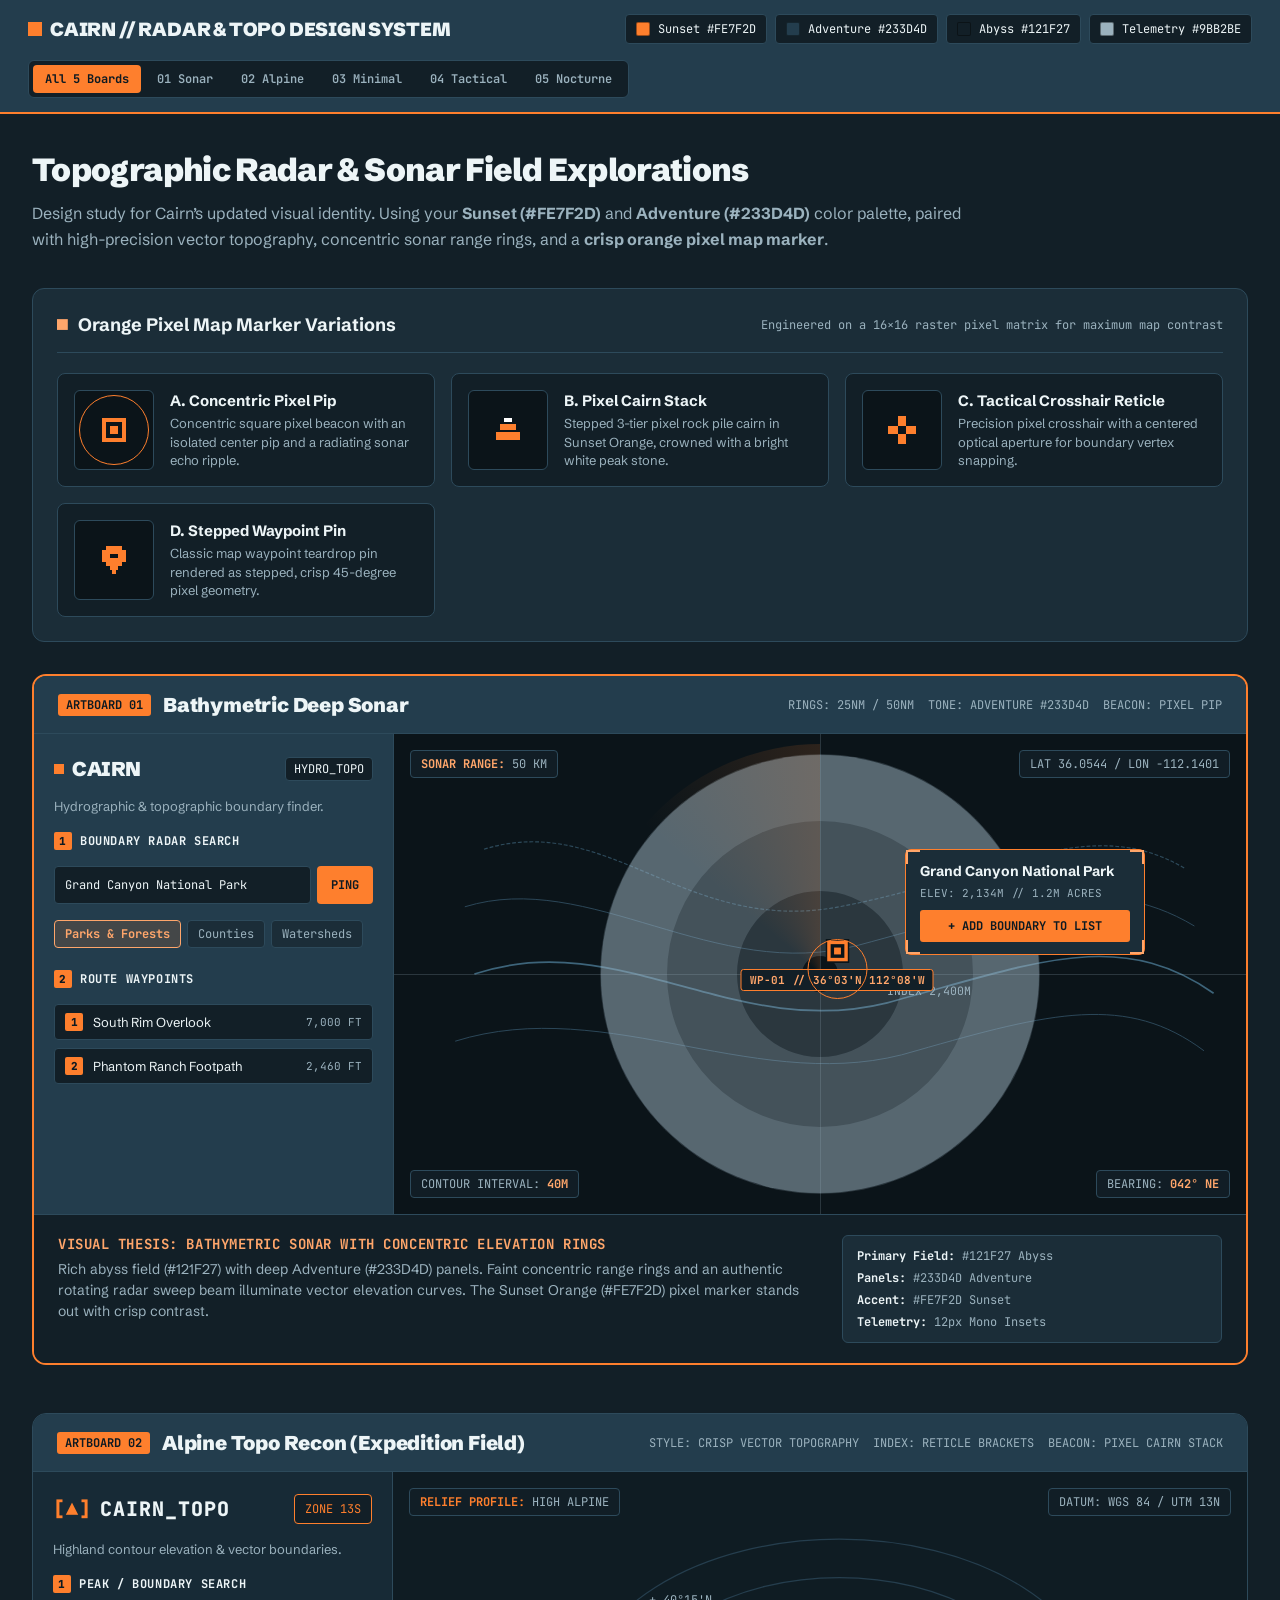
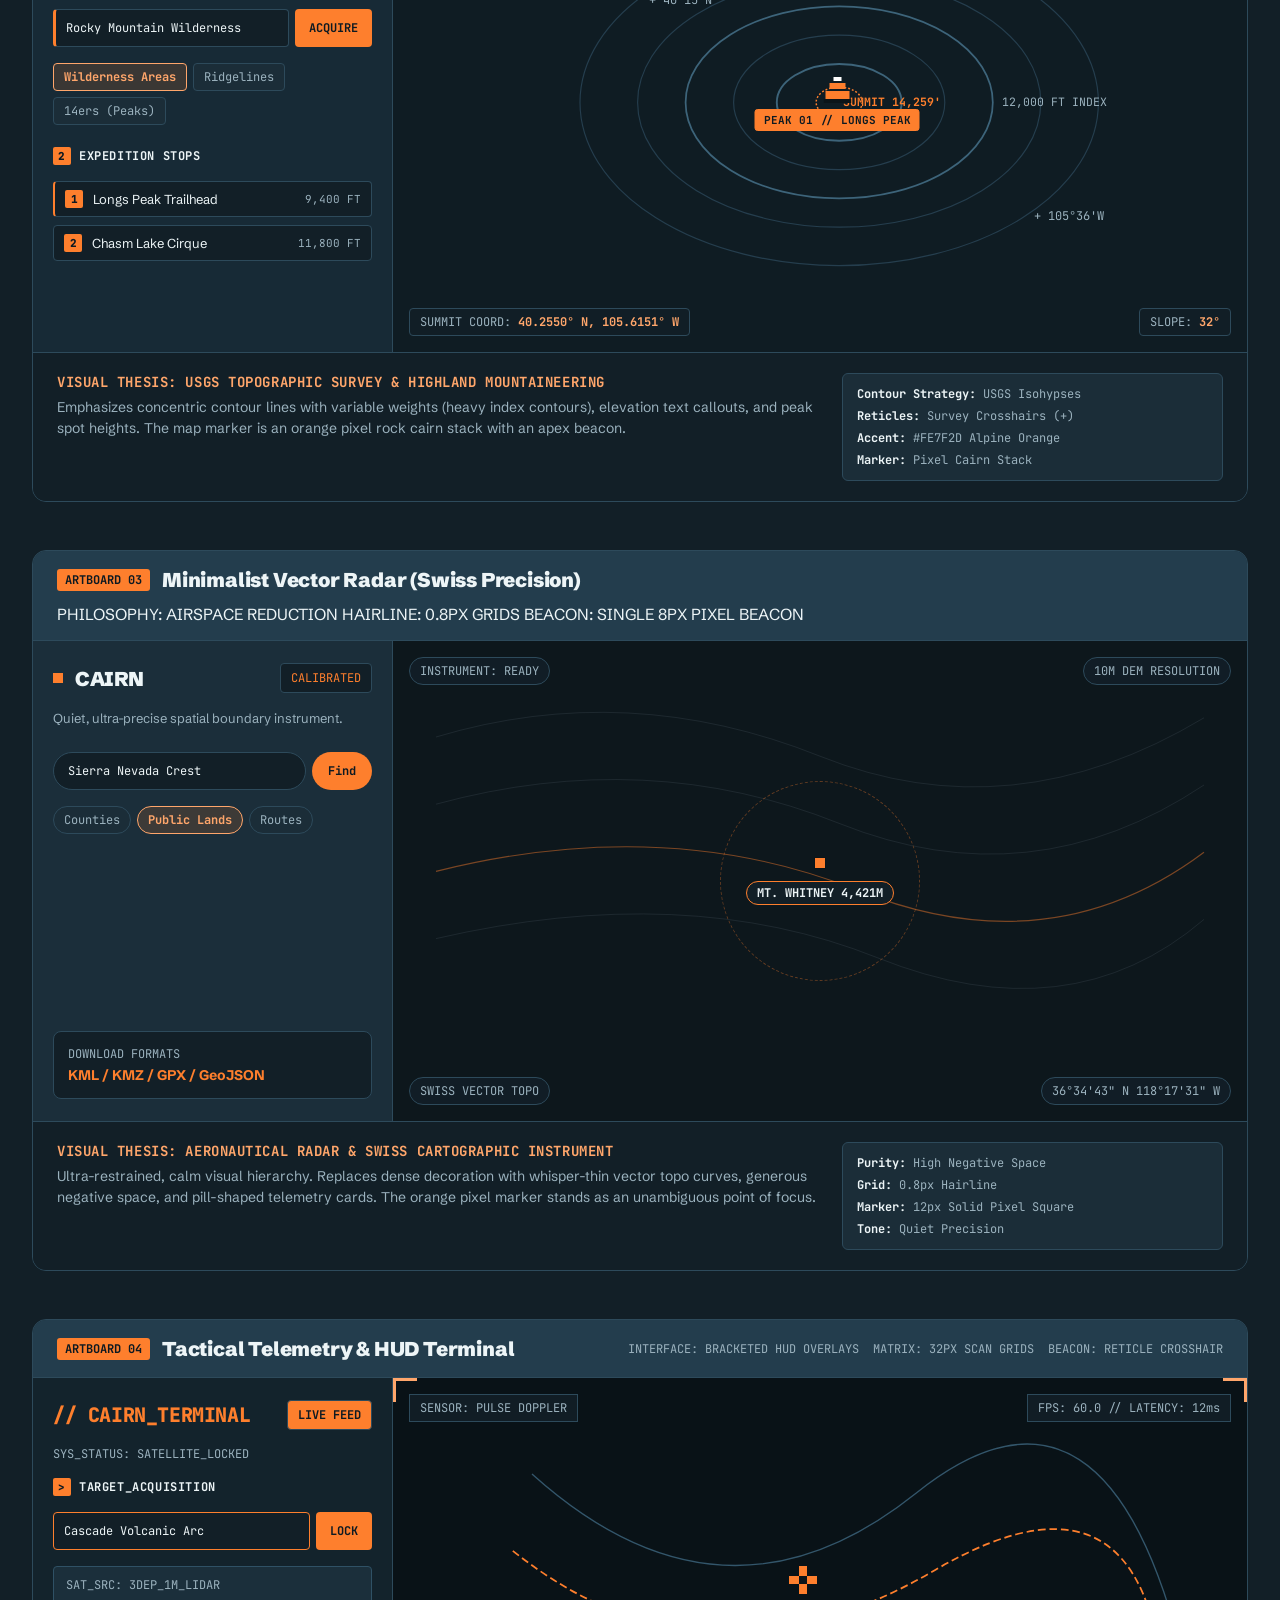
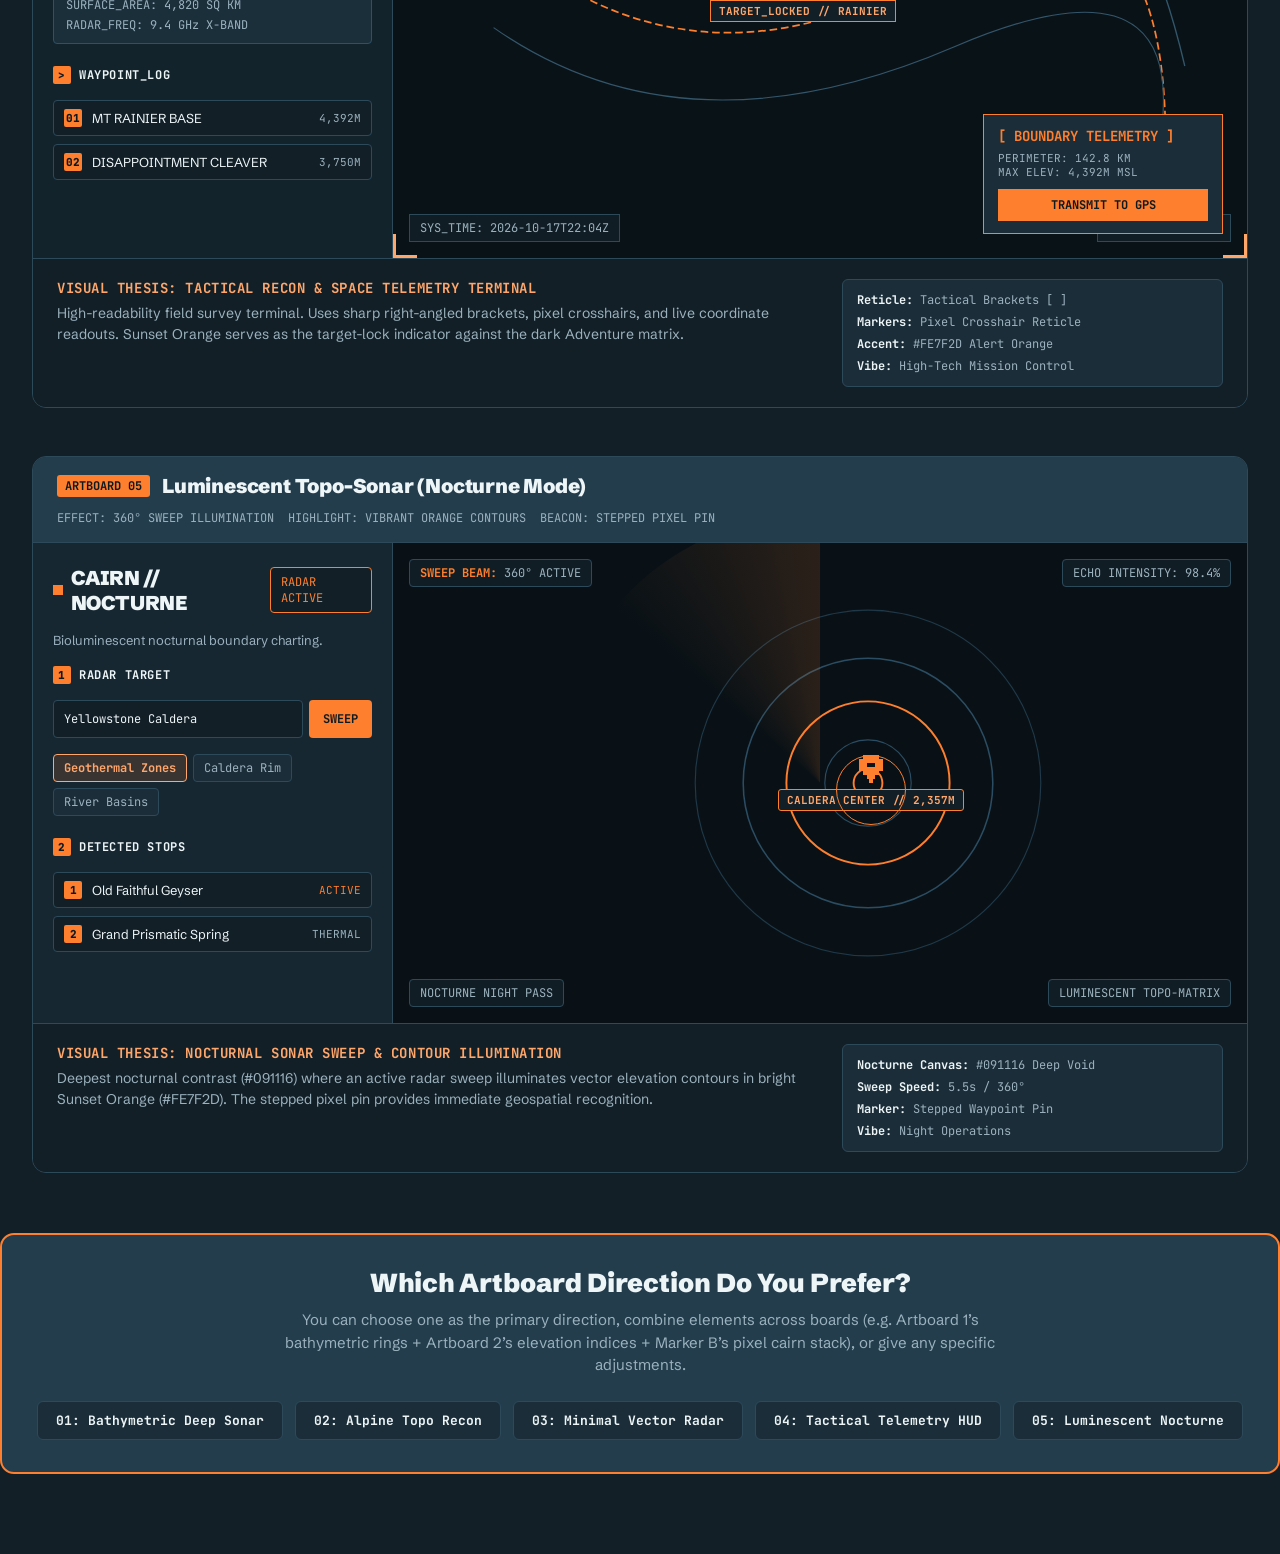
==== artboards.html @ 5d0cbee1 "feat(design): add 5 topographic radar/sonar artboard explorations with orange pixel markers" ====
<!DOCTYPE html>
<html lang="en">
<head>
  <meta charset="utf-8">
  <meta name="viewport" content="width=device-width, initial-scale=1">
  <title>Cairn — Topographic Radar & Sonar Style Exploration (5 Artboards)</title>
  <link rel="preconnect" href="https://fonts.googleapis.com">
  <link rel="preconnect" href="https://fonts.gstatic.com" crossorigin>
  <link href="https://fonts.googleapis.com/css2?family=JetBrains+Mono:wght@400;600;700&family=Schibsted+Grotesk:wght@400;500;700;900&display=swap" rel="stylesheet">
  <style>
    :root {
      --sunset: #FE7F2D;
      --sunset-text: #FFA66B;
      --sunset-ink: #0E1A22;
      --sunset-tint: rgba(254, 127, 45, 0.15);
      --adventure: #233D4D;
      --adventure-deep: #121F27;
      --adventure-surface: #1B2D38;
      --adventure-card: #203542;
      --adventure-border: #2D4A5B;
      --adventure-line-bright: #3D647A;
      --topo-ink: #EDF5F7;
      --topo-ink-soft: #9BB2BE;
      --sonar-ring: rgba(155, 178, 190, 0.22);
      --radar-sweep: rgba(254, 127, 45, 0.14);
      --mono: 'JetBrains Mono', ui-monospace, monospace;
      --sans: 'Schibsted Grotesk', system-ui, sans-serif;
    }

    * { box-sizing: border-box; }
    html, body { margin: 0; padding: 0; background: var(--adventure-deep); color: var(--topo-ink); font-family: var(--sans); }

    /* Sticky Navigation Header */
    .top-banner {
      background: var(--adventure);
      border-bottom: 2px solid var(--sunset);
      padding: 14px 28px;
      display: flex;
      align-items: center;
      justify-content: space-between;
      flex-wrap: wrap;
      gap: 16px;
      position: sticky;
      top: 0;
      z-index: 100;
    }
    .brand-block {
      display: flex;
      align-items: center;
      gap: 12px;
    }
    .brand-title {
      font-size: 19px;
      font-weight: 900;
      letter-spacing: -0.01em;
      display: flex;
      align-items: center;
      gap: 8px;
    }
    .brand-title .logo-sq {
      width: 14px;
      height: 14px;
      background: var(--sunset);
      display: inline-block;
    }
    .palette-tags {
      display: flex;
      align-items: center;
      gap: 8px;
      flex-wrap: wrap;
    }
    .swatch {
      display: inline-flex;
      align-items: center;
      gap: 8px;
      font-family: var(--mono);
      font-size: 12px;
      padding: 6px 10px;
      border-radius: 4px;
      border: 1px solid var(--adventure-border);
      background: var(--adventure-deep);
    }
    .swatch-color {
      width: 14px;
      height: 14px;
      border-radius: 2px;
      border: 1px solid rgba(0,0,0,0.4);
    }

    .view-toggles {
      display: flex;
      align-items: center;
      gap: 4px;
      background: var(--adventure-deep);
      padding: 4px;
      border-radius: 6px;
      border: 1px solid var(--adventure-border);
    }
    .view-btn {
      font-family: var(--mono);
      font-size: 12px;
      font-weight: 600;
      padding: 6px 12px;
      border-radius: 4px;
      border: 0;
      background: transparent;
      color: var(--topo-ink-soft);
      cursor: pointer;
      text-decoration: none;
      transition: all 0.12s;
    }
    .view-btn:hover { color: var(--topo-ink); }
    .view-btn.active { background: var(--sunset); color: var(--sunset-ink); font-weight: 700; }

    /* Overview Section */
    .lead-summary {
      padding: 36px 32px 20px;
      max-width: 1400px;
      margin: 0 auto;
    }
    .lead-summary h1 {
      margin: 0 0 12px;
      font-size: 32px;
      font-weight: 900;
      letter-spacing: -0.02em;
    }
    .lead-summary p {
      margin: 0;
      font-size: 16px;
      color: var(--topo-ink-soft);
      max-width: 960px;
      line-height: 1.6;
    }

    /* Pixel Marker Laboratory Section */
    .marker-lab {
      max-width: 1400px;
      margin: 16px auto 32px;
      padding: 0 32px;
    }
    .lab-card {
      background: var(--adventure-surface);
      border: 1px solid var(--adventure-border);
      border-radius: 12px;
      padding: 24px;
      display: flex;
      flex-direction: column;
      gap: 20px;
    }
    .lab-head {
      display: flex;
      align-items: center;
      justify-content: space-between;
      flex-wrap: wrap;
      gap: 12px;
      border-bottom: 1px solid var(--adventure-border);
      padding-bottom: 16px;
    }
    .lab-head h2 {
      margin: 0;
      font-size: 18px;
      font-weight: 700;
      display: flex;
      align-items: center;
      gap: 10px;
    }
    .lab-head h2 span { color: var(--sunset-text); font-family: var(--mono); }
    .lab-subtitle {
      font-family: var(--mono);
      font-size: 12px;
      color: var(--topo-ink-soft);
    }
    .pixel-grid-row {
      display: grid;
      grid-template-columns: repeat(auto-fit, minmax(280px, 1fr));
      gap: 16px;
    }
    .marker-card {
      background: var(--adventure-deep);
      border: 1px solid var(--adventure-border);
      border-radius: 8px;
      padding: 16px;
      display: grid;
      grid-template-columns: 80px 1fr;
      align-items: center;
      gap: 16px;
      text-align: left;
      transition: border-color 0.15s;
    }
    .marker-card:hover {
      border-color: var(--sunset-text);
    }
    .marker-display-box {
      width: 80px;
      height: 80px;
      background: #0B1419;
      border: 1px solid var(--adventure-border);
      border-radius: 6px;
      display: grid;
      place-items: center;
      position: relative;
    }
    .marker-info {
      display: flex;
      flex-direction: column;
      gap: 4px;
    }
    .marker-card h3 {
      margin: 0;
      font-size: 15px;
      font-weight: 700;
      color: var(--topo-ink);
    }
    .marker-card p {
      margin: 0;
      font-size: 13px;
      color: var(--topo-ink-soft);
      line-height: 1.4;
    }

    /* Orange Pixel SVG Markers */
    .pixel-svg {
      image-rendering: pixelated;
      display: block;
    }
    .pulse-echo {
      position: absolute;
      width: 70px;
      height: 70px;
      border: 1px solid var(--sunset);
      border-radius: 50%;
      pointer-events: none;
      animation: echoRing 2.6s infinite ease-out;
    }
    @keyframes echoRing {
      0% { transform: scale(0.2); opacity: 0.9; }
      80% { transform: scale(1.3); opacity: 0.15; }
      100% { transform: scale(1.5); opacity: 0; }
    }

    /* Artboards Wrap */
    .artboards-wrap {
      max-width: 1400px;
      margin: 20px auto 60px;
      padding: 0 32px;
      display: flex;
      flex-direction: column;
      gap: 48px;
    }
    .artboard-card {
      background: var(--adventure-surface);
      border: 1px solid var(--adventure-border);
      border-radius: 14px;
      overflow: hidden;
    }
    .artboard-card.featured {
      border: 2px solid var(--sunset);
    }

    /* Artboard Top Strip */
    .artboard-meta {
      padding: 16px 24px;
      background: var(--adventure);
      border-bottom: 1px solid var(--adventure-border);
      display: flex;
      align-items: center;
      justify-content: space-between;
      flex-wrap: wrap;
      gap: 12px;
    }
    .artboard-tag {
      font-family: var(--mono);
      font-size: 12px;
      font-weight: 700;
      color: var(--sunset-ink);
      background: var(--sunset);
      padding: 3px 8px;
      border-radius: 3px;
    }
    .artboard-title {
      margin: 0;
      font-size: 20px;
      font-weight: 900;
      letter-spacing: -0.01em;
    }
    .artboard-params {
      font-family: var(--mono);
      font-size: 12px;
      color: var(--topo-ink-soft);
      display: flex;
      gap: 14px;
    }

    /* Simulator Stage */
    .artboard-stage {
      min-height: 480px;
      display: grid;
      grid-template-columns: 360px 1fr;
      background: #0B1419;
    }
    @media (max-width: 860px) {
      .artboard-stage { grid-template-columns: 1fr; }
    }

    /* Left Sidebar Simulation */
    .sim-panel {
      background: var(--adventure);
      border-right: 1px solid var(--adventure-border);
      padding: 22px 20px;
      display: flex;
      flex-direction: column;
      gap: 16px;
    }
    .sim-brand-row {
      display: flex;
      align-items: center;
      justify-content: space-between;
    }
    .sim-logo {
      font-size: 20px;
      font-weight: 900;
      letter-spacing: -0.02em;
      display: flex;
      align-items: center;
      gap: 8px;
    }
    .sim-logo .pip {
      width: 10px;
      height: 10px;
      background: var(--sunset);
    }
    .sim-lead {
      margin: 0;
      font-size: 13px;
      color: var(--topo-ink-soft);
      line-height: 1.45;
    }
    .sim-step-heading {
      font-family: var(--mono);
      font-size: 12px;
      font-weight: 700;
      text-transform: uppercase;
      letter-spacing: 0.05em;
      display: flex;
      align-items: center;
      gap: 8px;
      color: var(--topo-ink);
    }
    .sim-step-num {
      width: 18px;
      height: 18px;
      background: var(--sunset);
      color: var(--sunset-ink);
      font-weight: 900;
      display: grid;
      place-items: center;
      border-radius: 2px;
      font-size: 11px;
    }
    .sim-input-group {
      display: flex;
      gap: 6px;
    }
    .sim-text-field {
      flex: 1;
      height: 38px;
      background: var(--adventure-deep);
      border: 1px solid var(--adventure-border);
      border-radius: 4px;
      padding: 0 10px;
      color: var(--topo-ink);
      font-family: var(--mono);
      font-size: 12px;
    }
    .sim-text-field:focus {
      outline: 2px solid var(--sunset);
      border-color: var(--sunset-text);
    }
    .sim-btn-action {
      height: 38px;
      background: var(--sunset);
      color: var(--sunset-ink);
      border: 0;
      border-radius: 4px;
      font-family: var(--mono);
      font-size: 12px;
      font-weight: 700;
      padding: 0 14px;
      cursor: pointer;
    }
    .sim-chips-list {
      display: flex;
      flex-wrap: wrap;
      gap: 6px;
    }
    .sim-filter-chip {
      font-family: var(--mono);
      font-size: 12px;
      padding: 5px 10px;
      border-radius: 4px;
      background: var(--adventure-surface);
      border: 1px solid var(--adventure-border);
      color: var(--topo-ink-soft);
      cursor: pointer;
    }
    .sim-filter-chip.active {
      border-color: var(--sunset-text);
      color: var(--sunset-text);
      background: var(--sunset-tint);
      font-weight: 700;
    }
    .sim-stops-list {
      list-style: none;
      margin: 0;
      padding: 0;
      display: flex;
      flex-direction: column;
      gap: 8px;
    }
    .sim-stop-item {
      display: flex;
      align-items: center;
      gap: 10px;
      padding: 8px 10px;
      background: var(--adventure-deep);
      border: 1px solid var(--adventure-border);
      border-radius: 4px;
      font-size: 13px;
    }
    .sim-stop-idx {
      width: 18px;
      height: 18px;
      background: var(--sunset);
      color: var(--sunset-ink);
      font-family: var(--mono);
      font-weight: 900;
      font-size: 11px;
      display: grid;
      place-items: center;
      border-radius: 2px;
    }
    .sim-stop-label {
      flex: 1;
      overflow: hidden;
      text-overflow: ellipsis;
      white-space: nowrap;
      color: var(--topo-ink);
    }
    .sim-stop-badge {
      font-family: var(--mono);
      font-size: 11px;
      color: var(--topo-ink-soft);
    }

    /* Map Stage Simulation */
    .sim-map-canvas {
      position: relative;
      background: #0B1419;
      overflow: hidden;
      padding: 20px;
    }
    .topo-vector-layer {
      position: absolute;
      inset: 0;
      width: 100%;
      height: 100%;
      pointer-events: none;
    }

    /* Sonar Range Circles */
    .sonar-rings {
      position: absolute;
      top: 50%;
      left: 50%;
      transform: translate(-50%, -50%);
      width: 440px;
      height: 440px;
      border-radius: 50%;
      border: 1px solid var(--sonar-ring);
      pointer-events: none;
      box-shadow: 
        inset 0 0 0 65px transparent,
        inset 0 0 0 66px var(--sonar-ring),
        inset 0 0 0 135px transparent,
        inset 0 0 0 136px var(--sonar-ring),
        inset 0 0 0 200px transparent,
        inset 0 0 0 201px var(--sonar-ring);
    }
    .sonar-axis-h {
      position: absolute;
      top: 50%;
      left: 0;
      width: 100%;
      height: 1px;
      background: var(--sonar-ring);
      pointer-events: none;
    }
    .sonar-axis-v {
      position: absolute;
      left: 50%;
      top: 0;
      height: 100%;
      width: 1px;
      background: var(--sonar-ring);
      pointer-events: none;
    }
    .radar-beam {
      position: absolute;
      top: 50%;
      left: 50%;
      width: 460px;
      height: 460px;
      margin-top: -230px;
      margin-left: -230px;
      border-radius: 50%;
      background: conic-gradient(from 0deg, transparent 0deg, transparent 310deg, var(--radar-sweep) 360deg);
      animation: sweepRotate 7s linear infinite;
      pointer-events: none;
    }
    @keyframes sweepRotate {
      from { transform: rotate(0deg); }
      to { transform: rotate(360deg); }
    }

    /* Beacon on Map */
    .map-pin-anchor {
      position: absolute;
      transform: translate(-50%, -50%);
      display: flex;
      flex-direction: column;
      align-items: center;
      gap: 6px;
      cursor: pointer;
      z-index: 25;
    }
    .map-pin-pill {
      font-family: var(--mono);
      font-size: 11px;
      font-weight: 700;
      background: var(--adventure-deep);
      border: 1px solid var(--sunset);
      color: var(--sunset-text);
      padding: 3px 8px;
      border-radius: 3px;
      white-space: nowrap;
    }

    /* Inspection Popup */
    .sim-popup-box {
      position: absolute;
      background: var(--adventure-surface);
      border: 1px solid var(--sunset);
      border-radius: 6px;
      padding: 12px 14px;
      width: 240px;
      z-index: 30;
      display: flex;
      flex-direction: column;
      gap: 6px;
    }
    .sim-popup-title {
      font-weight: 700;
      font-size: 14px;
      color: var(--topo-ink);
    }
    .sim-popup-sub {
      font-family: var(--mono);
      font-size: 11px;
      color: var(--topo-ink-soft);
    }
    .sim-popup-btn {
      margin-top: 4px;
      height: 32px;
      background: var(--sunset);
      color: var(--sunset-ink);
      font-family: var(--mono);
      font-size: 12px;
      font-weight: 700;
      border: 0;
      border-radius: 3px;
      cursor: pointer;
    }

    /* HUD Corner Telemetry */
    .hud-layer {
      position: absolute;
      inset: 16px;
      pointer-events: none;
      display: flex;
      flex-direction: column;
      justify-content: space-between;
    }
    .hud-header, .hud-footer {
      display: flex;
      justify-content: space-between;
      align-items: center;
      font-family: var(--mono);
      font-size: 12px;
    }
    .hud-badge {
      background: rgba(18, 31, 39, 0.9);
      border: 1px solid var(--adventure-border);
      padding: 5px 10px;
      border-radius: 4px;
      color: var(--topo-ink-soft);
    }
    .hud-badge strong { color: var(--sunset-text); }

    /* Tactical Corners */
    .corner-bracket {
      position: absolute;
      width: 14px;
      height: 14px;
      border-color: var(--sunset-text);
      border-style: solid;
      pointer-events: none;
    }
    .c-top-left { top: 0; left: 0; border-width: 2px 0 0 2px; }
    .c-top-right { top: 0; right: 0; border-width: 2px 2px 0 0; }
    .c-bot-left { bottom: 0; left: 0; border-width: 0 0 2px 2px; }
    .c-bot-right { bottom: 0; right: 0; border-width: 0 2px 2px 0; }

    /* Explainer Strip */
    .artboard-explainer {
      padding: 20px 24px;
      background: var(--adventure-deep);
      border-top: 1px solid var(--adventure-border);
      display: grid;
      grid-template-columns: 2fr 1fr;
      gap: 24px;
    }
    @media (max-width: 860px) {
      .artboard-explainer { grid-template-columns: 1fr; }
    }
    .explainer-left h3 {
      margin: 0 0 6px;
      font-size: 14px;
      font-family: var(--mono);
      color: var(--sunset-text);
      text-transform: uppercase;
      letter-spacing: 0.04em;
    }
    .explainer-left p {
      margin: 0;
      font-size: 14px;
      color: var(--topo-ink-soft);
      line-height: 1.5;
    }
    .explainer-right {
      background: var(--adventure-surface);
      border: 1px solid var(--adventure-border);
      border-radius: 6px;
      padding: 12px 14px;
      font-family: var(--mono);
      font-size: 12px;
      color: var(--topo-ink-soft);
      display: flex;
      flex-direction: column;
      gap: 6px;
    }
    .explainer-right span strong { color: var(--topo-ink); }

    /* Decision Footer */
    .decision-footer {
      max-width: 1400px;
      margin: 40px auto 80px;
      padding: 32px;
      background: var(--adventure);
      border: 2px solid var(--sunset);
      border-radius: 14px;
      text-align: center;
    }
    .decision-footer h2 {
      margin: 0 0 10px;
      font-size: 26px;
      font-weight: 900;
    }
    .decision-footer p {
      margin: 0 auto 24px;
      max-width: 760px;
      color: var(--topo-ink-soft);
      font-size: 15px;
      line-height: 1.5;
    }
    .choice-pills {
      display: flex;
      justify-content: center;
      flex-wrap: wrap;
      gap: 12px;
    }
    .choice-pill {
      background: var(--adventure-surface);
      border: 1px solid var(--adventure-border);
      color: var(--topo-ink);
      font-family: var(--mono);
      font-size: 13px;
      font-weight: 700;
      padding: 10px 18px;
      border-radius: 6px;
      cursor: pointer;
      transition: all 0.12s;
    }
    .choice-pill:hover {
      border-color: var(--sunset-text);
      color: var(--sunset-text);
      background: var(--sunset-tint);
    }
  </style>
</head>
<body>

  <!-- Sticky Header -->
  <header class="top-banner">
    <div class="brand-block">
      <span class="brand-title">
        <span class="logo-sq"></span>
        CAIRN // RADAR & TOPO DESIGN SYSTEM
      </span>
    </div>
    <div class="palette-tags">
      <div class="swatch"><span class="swatch-color" style="background:#FE7F2D;"></span> Sunset #FE7F2D</div>
      <div class="swatch"><span class="swatch-color" style="background:#233D4D;"></span> Adventure #233D4D</div>
      <div class="swatch"><span class="swatch-color" style="background:#121F27;"></span> Abyss #121F27</div>
      <div class="swatch"><span class="swatch-color" style="background:#9BB2BE;"></span> Telemetry #9BB2BE</div>
    </div>
    <div class="view-toggles">
      <a class="view-btn active" href="#overview">All 5 Boards</a>
      <a class="view-btn" href="#b1">01 Sonar</a>
      <a class="view-btn" href="#b2">02 Alpine</a>
      <a class="view-btn" href="#b3">03 Minimal</a>
      <a class="view-btn" href="#b4">04 Tactical</a>
      <a class="view-btn" href="#b5">05 Nocturne</a>
    </div>
  </header>

  <main id="overview">
    <!-- Overview Header -->
    <section class="lead-summary">
      <h1>Topographic Radar & Sonar Field Explorations</h1>
      <p>
        Design study for Cairn’s updated visual identity. Using your <strong>Sunset (#FE7F2D)</strong> and <strong>Adventure (#233D4D)</strong> color palette, paired with high-precision vector topography, concentric sonar range rings, and a <strong>crisp orange pixel map marker</strong>.
      </p>
    </section>

    <!-- Pixel Marker Laboratory -->
    <section class="marker-lab">
      <div class="lab-card">
        <div class="lab-head">
          <h2><span>■</span> Orange Pixel Map Marker Variations</h2>
          <span class="lab-subtitle">Engineered on a 16×16 raster pixel matrix for maximum map contrast</span>
        </div>
        <div class="pixel-grid-row">

          <!-- Marker A: Concentric Pixel Pip -->
          <div class="marker-card">
            <div class="marker-display-box">
              <div class="pulse-echo"></div>
              <svg class="pixel-svg" width="28" height="28" viewBox="0 0 14 14">
                <rect x="0" y="0" width="14" height="14" fill="#0B1419"/>
                <rect x="1" y="1" width="12" height="12" fill="#FE7F2D"/>
                <rect x="3" y="3" width="8" height="8" fill="#0B1419"/>
                <rect x="5" y="5" width="4" height="4" fill="#FE7F2D"/>
              </svg>
            </div>
            <div class="marker-info">
              <h3>A. Concentric Pixel Pip</h3>
              <p>Concentric square pixel beacon with an isolated center pip and a radiating sonar echo ripple.</p>
            </div>
          </div>

          <!-- Marker B: Pixel Cairn Stack -->
          <div class="marker-card">
            <div class="marker-display-box">
              <svg class="pixel-svg" width="28" height="28" viewBox="0 0 14 14">
                <rect x="5" y="1" width="4" height="2" fill="#FFFFFF"/>
                <rect x="3" y="4" width="8" height="3" fill="#FE7F2D"/>
                <rect x="1" y="8" width="12" height="4" fill="#FE7F2D"/>
                <rect x="0" y="12" width="14" height="2" fill="#0B1419"/>
              </svg>
            </div>
            <div class="marker-info">
              <h3>B. Pixel Cairn Stack</h3>
              <p>Stepped 3-tier pixel rock pile cairn in Sunset Orange, crowned with a bright white peak stone.</p>
            </div>
          </div>

          <!-- Marker C: Tactical Survey Reticle -->
          <div class="marker-card">
            <div class="marker-display-box">
              <svg class="pixel-svg" width="28" height="28" viewBox="0 0 14 14">
                <rect x="5" y="0" width="4" height="14" fill="#FE7F2D"/>
                <rect x="0" y="5" width="14" height="4" fill="#FE7F2D"/>
                <rect x="5" y="5" width="4" height="4" fill="#0B1419"/>
              </svg>
            </div>
            <div class="marker-info">
              <h3>C. Tactical Crosshair Reticle</h3>
              <p>Precision pixel crosshair with a centered optical aperture for boundary vertex snapping.</p>
            </div>
          </div>

          <!-- Marker D: Stepped Pixel Pin -->
          <div class="marker-card">
            <div class="marker-display-box">
              <svg class="pixel-svg" width="28" height="28" viewBox="0 0 14 14">
                <rect x="3" y="0" width="8" height="2" fill="#FE7F2D"/>
                <rect x="1" y="2" width="12" height="6" fill="#FE7F2D"/>
                <rect x="3" y="8" width="8" height="2" fill="#FE7F2D"/>
                <rect x="5" y="10" width="4" height="2" fill="#FE7F2D"/>
                <rect x="6" y="12" width="2" height="2" fill="#FE7F2D"/>
                <rect x="5" y="4" width="4" height="2" fill="#0B1419"/>
              </svg>
            </div>
            <div class="marker-info">
              <h3>D. Stepped Waypoint Pin</h3>
              <p>Classic map waypoint teardrop pin rendered as stepped, crisp 45-degree pixel geometry.</p>
            </div>
          </div>

        </div>
      </div>
    </section>

    <!-- Artboards Section -->
    <section class="artboards-wrap">

      <!-- ================= ARTBOARD 1 ================= -->
      <article class="artboard-card featured" id="b1">
        <div class="artboard-meta">
          <div style="display:flex; align-items:center; gap:12px;">
            <span class="artboard-tag">ARTBOARD 01</span>
            <h2 class="artboard-title">Bathymetric Deep Sonar</h2>
          </div>
          <div class="artboard-params">
            <span>RINGS: 25NM / 50NM</span>
            <span>TONE: ADVENTURE #233D4D</span>
            <span>BEACON: PIXEL PIP</span>
          </div>
        </div>
        <div class="artboard-stage">
          <!-- Sidebar Simulation -->
          <div class="sim-panel">
            <div class="sim-brand-row">
              <div class="sim-logo"><span class="pip"></span> CAIRN</div>
              <span class="swatch" style="padding:3px 8px;">HYDRO_TOPO</span>
            </div>
            <p class="sim-lead">Hydrographic & topographic boundary finder.</p>
            <div class="sim-step-heading"><span class="sim-step-num">1</span> Boundary Radar Search</div>
            <div class="sim-input-group">
              <input type="text" class="sim-text-field" value="Grand Canyon National Park" readonly>
              <button class="sim-btn-action">PING</button>
            </div>
            <div class="sim-chips-list">
              <span class="sim-filter-chip active">Parks & Forests</span>
              <span class="sim-filter-chip">Counties</span>
              <span class="sim-filter-chip">Watersheds</span>
            </div>
            <div class="sim-step-heading" style="margin-top:6px;"><span class="sim-step-num">2</span> Route Waypoints</div>
            <ul class="sim-stops-list">
              <li class="sim-stop-item">
                <span class="sim-stop-idx">1</span>
                <span class="sim-stop-label">South Rim Overlook</span>
                <span class="sim-stop-badge">7,000 FT</span>
              </li>
              <li class="sim-stop-item">
                <span class="sim-stop-idx">2</span>
                <span class="sim-stop-label">Phantom Ranch Footpath</span>
                <span class="sim-stop-badge">2,460 FT</span>
              </li>
            </ul>
          </div>

          <!-- Map Simulation -->
          <div class="sim-map-canvas">
            <svg class="topo-vector-layer" viewBox="0 0 800 500" fill="none">
              <path d="M 50 120 C 180 80, 260 210, 420 180 C 580 150, 680 80, 780 140" stroke="#2D4A5B" stroke-width="1.2" stroke-dasharray="4 2"/>
              <path d="M 30 180 C 160 140, 290 260, 440 220 C 590 180, 690 140, 790 200" stroke="#2D4A5B" stroke-width="1"/>
              <path d="M 40 250 C 190 200, 310 320, 470 280 C 620 240, 710 200, 810 270" stroke="#3D647A" stroke-width="1.8"/>
              <path d="M 20 320 C 180 270, 340 380, 500 330 C 640 290, 720 270, 800 330" stroke="#2D4A5B" stroke-width="1"/>
              <text x="470" y="272" fill="#9BB2BE" font-family="JetBrains Mono" font-size="12">INDEX 2,400M</text>
            </svg>
            <div class="sonar-rings"></div>
            <div class="sonar-axis-h"></div>
            <div class="sonar-axis-v"></div>
            <div class="radar-beam"></div>

            <!-- Pixel Marker on Map -->
            <div class="map-pin-anchor" style="top: 48%; left: 52%;">
              <div class="pulse-echo" style="width:60px; height:60px;"></div>
              <svg class="pixel-svg" width="24" height="24" viewBox="0 0 14 14">
                <rect x="0" y="0" width="14" height="14" fill="#0B1419"/>
                <rect x="1" y="1" width="12" height="12" fill="#FE7F2D"/>
                <rect x="3" y="3" width="8" height="8" fill="#0B1419"/>
                <rect x="5" y="5" width="4" height="4" fill="#FE7F2D"/>
              </svg>
              <div class="map-pin-pill">WP-01 // 36°03'N 112°08'W</div>
            </div>

            <!-- Inspection Popup -->
            <div class="sim-popup-box" style="top: 24%; left: 60%;">
              <div class="corner-bracket c-top-left"></div>
              <div class="corner-bracket c-top-right"></div>
              <div class="corner-bracket c-bot-left"></div>
              <div class="corner-bracket c-bot-right"></div>
              <div class="sim-popup-title">Grand Canyon National Park</div>
              <div class="sim-popup-sub">ELEV: 2,134M // 1.2M ACRES</div>
              <button class="sim-popup-btn">+ ADD BOUNDARY TO LIST</button>
            </div>

            <!-- HUD Telemetry -->
            <div class="hud-layer">
              <div class="hud-header">
                <div class="hud-badge"><strong>SONAR RANGE:</strong> 50 KM</div>
                <div class="hud-badge">LAT 36.0544 / LON -112.1401</div>
              </div>
              <div class="hud-footer">
                <div class="hud-badge">CONTOUR INTERVAL: <strong>40M</strong></div>
                <div class="hud-badge">BEARING: <strong>042° NE</strong></div>
              </div>
            </div>
          </div>
        </div>
        <div class="artboard-explainer">
          <div class="explainer-left">
            <h3>Visual Thesis: Bathymetric Sonar with Concentric Elevation Rings</h3>
            <p>
              Rich abyss field (#121F27) with deep Adventure (#233D4D) panels. Faint concentric range rings and an authentic rotating radar sweep beam illuminate vector elevation curves. The Sunset Orange (#FE7F2D) pixel marker stands out with crisp contrast.
            </p>
          </div>
          <div class="explainer-right">
            <span><strong>Primary Field:</strong> #121F27 Abyss</span>
            <span><strong>Panels:</strong> #233D4D Adventure</span>
            <span><strong>Accent:</strong> #FE7F2D Sunset</span>
            <span><strong>Telemetry:</strong> 12px Mono Insets</span>
          </div>
        </div>
      </article>

      <!-- ================= ARTBOARD 2 ================= -->
      <article class="artboard-card" id="b2">
        <div class="artboard-meta">
          <div style="display:flex; align-items:center; gap:12px;">
            <span class="artboard-tag">ARTBOARD 02</span>
            <h2 class="artboard-title">Alpine Topo Recon (Expedition Field)</h2>
          </div>
          <div class="artboard-params">
            <span>STYLE: CRISP VECTOR TOPOGRAPHY</span>
            <span>INDEX: RETICLE BRACKETS</span>
            <span>BEACON: PIXEL CAIRN STACK</span>
          </div>
        </div>
        <div class="artboard-stage">
          <!-- Sidebar Simulation -->
          <div class="sim-panel" style="background:#172A36;">
            <div class="sim-brand-row">
              <div class="sim-logo" style="font-family:var(--mono); letter-spacing:1px;">
                <span style="color:var(--sunset)">[▲]</span> CAIRN_TOPO
              </div>
              <span class="swatch" style="border-color:var(--sunset); color:var(--sunset);">ZONE 13S</span>
            </div>
            <p class="sim-lead">Highland contour elevation & vector boundaries.</p>
            <div class="sim-step-heading"><span class="sim-step-num">1</span> Peak / Boundary Search</div>
            <div class="sim-input-group">
              <input type="text" class="sim-text-field" value="Rocky Mountain Wilderness" readonly style="border-left:3px solid var(--sunset);">
              <button class="sim-btn-action">ACQUIRE</button>
            </div>
            <div class="sim-chips-list">
              <span class="sim-filter-chip active">Wilderness Areas</span>
              <span class="sim-filter-chip">Ridgelines</span>
              <span class="sim-filter-chip">14ers (Peaks)</span>
            </div>
            <div class="sim-step-heading" style="margin-top:6px;"><span class="sim-step-num">2</span> Expedition Stops</div>
            <ul class="sim-stops-list">
              <li class="sim-stop-item" style="border-left:2px solid var(--sunset);">
                <span class="sim-stop-idx">1</span>
                <span class="sim-stop-label">Longs Peak Trailhead</span>
                <span class="sim-stop-badge">9,400 FT</span>
              </li>
              <li class="sim-stop-item">
                <span class="sim-stop-idx">2</span>
                <span class="sim-stop-label">Chasm Lake Cirque</span>
                <span class="sim-stop-badge">11,800 FT</span>
              </li>
            </ul>
          </div>

          <!-- Map Simulation -->
          <div class="sim-map-canvas" style="background:#0F1C23;">
            <svg class="topo-vector-layer" viewBox="0 0 800 500" fill="none">
              <ellipse cx="420" cy="240" rx="270" ry="170" stroke="#253E4E" stroke-width="1.2"/>
              <ellipse cx="420" cy="240" rx="210" ry="130" stroke="#253E4E" stroke-width="1.2"/>
              <ellipse cx="420" cy="240" rx="160" ry="100" stroke="#3D647A" stroke-width="1.8"/>
              <ellipse cx="420" cy="240" rx="110" ry="70" stroke="#253E4E" stroke-width="1.2"/>
              <ellipse cx="420" cy="240" rx="65" ry="40" stroke="#3D647A" stroke-width="2"/>
              <ellipse cx="420" cy="240" rx="24" ry="16" stroke="#FE7F2D" stroke-width="1.5" stroke-dasharray="2 2"/>
              <text x="424" y="244" fill="#FE7F2D" font-family="JetBrains Mono" font-size="12" font-weight="700">SUMMIT 14,259'</text>
              <text x="590" y="244" fill="#9BB2BE" font-family="JetBrains Mono" font-size="12">12,000 FT INDEX</text>
            </svg>

            <!-- Coordinate Crosshairs -->
            <div style="position:absolute; top:25%; left:30%; font-family:var(--mono); font-size:12px; color:#9BB2BE;">+ 40°15'N</div>
            <div style="position:absolute; top:70%; left:75%; font-family:var(--mono); font-size:12px; color:#9BB2BE;">+ 105°36'W</div>

            <!-- Pixel Cairn Marker on Summit -->
            <div class="map-pin-anchor" style="top: 48%; left: 52%;">
              <svg class="pixel-svg" width="28" height="28" viewBox="0 0 14 14">
                <rect x="5" y="1" width="4" height="2" fill="#FFFFFF"/>
                <rect x="3" y="4" width="8" height="3" fill="#FE7F2D"/>
                <rect x="1" y="8" width="12" height="4" fill="#FE7F2D"/>
                <rect x="0" y="12" width="14" height="2" fill="#0B1419"/>
              </svg>
              <div class="map-pin-pill" style="background:var(--sunset); color:var(--sunset-ink); font-weight:700;">
                PEAK 01 // LONGS PEAK
              </div>
            </div>

            <!-- HUD Overlay -->
            <div class="hud-layer">
              <div class="hud-header">
                <div class="hud-badge"><strong style="color:var(--sunset)">RELIEF PROFILE:</strong> HIGH ALPINE</div>
                <div class="hud-badge">DATUM: WGS 84 / UTM 13N</div>
              </div>
              <div class="hud-footer">
                <div class="hud-badge">SUMMIT COORD: <strong>40.2550° N, 105.6151° W</strong></div>
                <div class="hud-badge">SLOPE: <strong>32°</strong></div>
              </div>
            </div>
          </div>
        </div>
        <div class="artboard-explainer">
          <div class="explainer-left">
            <h3>Visual Thesis: USGS Topographic Survey & Highland Mountaineering</h3>
            <p>
              Emphasizes concentric contour lines with variable weights (heavy index contours), elevation text callouts, and peak spot heights. The map marker is an orange pixel rock cairn stack with an apex beacon.
            </p>
          </div>
          <div class="explainer-right">
            <span><strong>Contour Strategy:</strong> USGS Isohypses</span>
            <span><strong>Reticles:</strong> Survey Crosshairs (+)</span>
            <span><strong>Accent:</strong> #FE7F2D Alpine Orange</span>
            <span><strong>Marker:</strong> Pixel Cairn Stack</span>
          </div>
        </div>
      </article>

      <!-- ================= ARTBOARD 3 ================= -->
      <article class="artboard-card" id="b3">
        <div class="artboard-meta">
          <div style="display:flex; align-items:center; gap:12px;">
            <span class="artboard-tag">ARTBOARD 03</span>
            <h2 class="artboard-title">Minimalist Vector Radar (Swiss Precision)</h2>
          </div>
          <div class="artboard-specs">
            <span>PHILOSOPHY: AIRSPACE REDUCTION</span>
            <span>HAIRLINE: 0.8PX GRIDS</span>
            <span>BEACON: SINGLE 8PX PIXEL BEACON</span>
          </div>
        </div>
        <div class="artboard-stage">
          <!-- Sidebar Simulation -->
          <div class="sim-panel" style="background:#1B2E3A;">
            <div class="sim-brand-row">
              <div class="sim-logo" style="font-weight:900;">
                <span class="pip" style="margin-right:4px;"></span> CAIRN
              </div>
              <span class="swatch" style="color:var(--sunset);">CALIBRATED</span>
            </div>
            <p class="sim-lead">Quiet, ultra-precise spatial boundary instrument.</p>
            <div class="sim-input-group" style="margin-top:8px;">
              <input type="text" class="sim-text-field" value="Sierra Nevada Crest" readonly style="border-radius:20px; padding-left:14px;">
              <button class="sim-btn-action" style="border-radius:20px; padding:0 16px;">Find</button>
            </div>
            <div class="sim-chips-list">
              <span class="sim-filter-chip" style="border-radius:20px;">Counties</span>
              <span class="sim-filter-chip active" style="border-radius:20px;">Public Lands</span>
              <span class="sim-filter-chip" style="border-radius:20px;">Routes</span>
            </div>
            <div style="margin-top:auto; padding:14px; background:var(--adventure-deep); border-radius:8px; border:1px solid var(--adventure-border);">
              <div style="font-size:12px; font-family:var(--mono); color:var(--topo-ink-soft); margin-bottom:4px;">DOWNLOAD FORMATS</div>
              <div style="font-weight:700; font-size:14px; color:var(--sunset);">KML / KMZ / GPX / GeoJSON</div>
            </div>
          </div>

          <!-- Map Simulation -->
          <div class="sim-map-canvas" style="background:#0D171C;">
            <svg class="topo-vector-layer" viewBox="0 0 800 500" fill="none">
              <path d="M 0 100 Q 200 40, 400 120 T 800 80" stroke="rgba(155,178,190,0.15)" stroke-width="0.8"/>
              <path d="M 0 170 Q 220 110, 420 190 T 800 150" stroke="rgba(155,178,190,0.15)" stroke-width="0.8"/>
              <path d="M 0 240 Q 240 180, 440 260 T 800 220" stroke="rgba(254,127,45,0.45)" stroke-width="1.2"/>
              <path d="M 0 310 Q 260 250, 460 330 T 800 290" stroke="rgba(155,178,190,0.15)" stroke-width="0.8"/>
            </svg>

            <!-- Minimal Circular Radar Range -->
            <div style="position:absolute; top:50%; left:50%; width:200px; height:200px; transform:translate(-50%,-50%); border:1px dashed rgba(254,127,45,0.35); border-radius:50%;"></div>

            <!-- Single Orange Pixel Beacon -->
            <div class="map-pin-anchor" style="top: 50%; left: 50%;">
              <div style="width:12px; height:12px; background:var(--sunset); border:1px solid #0B1419;"></div>
              <div style="margin-top:6px; font-family:var(--mono); font-size:12px; font-weight:700; color:var(--topo-ink); background:var(--adventure-deep); padding:3px 10px; border-radius:12px; border:1px solid var(--sunset);">
                MT. WHITNEY 4,421M
              </div>
            </div>

            <!-- HUD Overlay -->
            <div class="hud-layer">
              <div class="hud-header">
                <div class="hud-badge" style="border-radius:20px;">INSTRUMENT: READY</div>
                <div class="hud-badge" style="border-radius:20px;">10M DEM RESOLUTION</div>
              </div>
              <div class="hud-footer">
                <div class="hud-badge" style="border-radius:20px;">SWISS VECTOR TOPO</div>
                <div class="hud-badge" style="border-radius:20px;">36°34'43" N 118°17'31" W</div>
              </div>
            </div>
          </div>
        </div>
        <div class="artboard-explainer">
          <div class="explainer-left">
            <h3>Visual Thesis: Aeronautical Radar & Swiss Cartographic Instrument</h3>
            <p>
              Ultra-restrained, calm visual hierarchy. Replaces dense decoration with whisper-thin vector topo curves, generous negative space, and pill-shaped telemetry cards. The orange pixel marker stands as an unambiguous point of focus.
            </p>
          </div>
          <div class="explainer-right">
            <span><strong>Purity:</strong> High Negative Space</span>
            <span><strong>Grid:</strong> 0.8px Hairline</span>
            <span><strong>Marker:</strong> 12px Solid Pixel Square</span>
            <span><strong>Tone:</strong> Quiet Precision</span>
          </div>
        </div>
      </article>

      <!-- ================= ARTBOARD 4 ================= -->
      <article class="artboard-card" id="b4">
        <div class="artboard-meta">
          <div style="display:flex; align-items:center; gap:12px;">
            <span class="artboard-tag">ARTBOARD 04</span>
            <h2 class="artboard-title">Tactical Telemetry & HUD Terminal</h2>
          </div>
          <div class="artboard-params">
            <span>INTERFACE: BRACKETED HUD OVERLAYS</span>
            <span>MATRIX: 32PX SCAN GRIDS</span>
            <span>BEACON: RETICLE CROSSHAIR</span>
          </div>
        </div>
        <div class="artboard-stage">
          <!-- Sidebar Simulation -->
          <div class="sim-panel" style="background:#13232C;">
            <div class="sim-brand-row">
              <div class="sim-logo" style="font-family:var(--mono); color:var(--sunset);">
                // CAIRN_TERMINAL
              </div>
              <span class="swatch" style="background:var(--sunset); color:var(--sunset-ink); font-weight:700;">LIVE FEED</span>
            </div>
            <div style="font-family:var(--mono); font-size:12px; color:#9BB2BE;">SYS_STATUS: SATELLITE_LOCKED</div>
            <div class="sim-step-heading"><span class="sim-step-num">></span> TARGET_ACQUISITION</div>
            <div class="sim-input-group">
              <input type="text" class="sim-text-field" value="Cascade Volcanic Arc" readonly style="border-color:var(--sunset);">
              <button class="sim-btn-action">LOCK</button>
            </div>
            <div style="background:#1B2F3B; border:1px solid #2F5165; padding:10px 12px; border-radius:4px; font-family:var(--mono); font-size:12px; color:var(--topo-ink-soft); display:flex; flex-direction:column; gap:4px;">
              <div>SAT_SRC: 3DEP_1M_LIDAR</div>
              <div>SURFACE_AREA: 4,820 SQ KM</div>
              <div>RADAR_FREQ: 9.4 GHz X-BAND</div>
            </div>
            <div class="sim-step-heading" style="margin-top:6px;"><span class="sim-step-num">></span> WAYPOINT_LOG</div>
            <ul class="sim-stops-list">
              <li class="sim-stop-item">
                <span class="sim-stop-idx">01</span>
                <span class="sim-stop-label">MT RAINIER BASE</span>
                <span class="sim-stop-badge">4,392M</span>
              </li>
              <li class="sim-stop-item">
                <span class="sim-stop-idx">02</span>
                <span class="sim-stop-label">DISAPPOINTMENT CLEAVER</span>
                <span class="sim-stop-badge">3,750M</span>
              </li>
            </ul>
          </div>

          <!-- Map Simulation -->
          <div class="sim-map-canvas" style="background:#091217;">
            <svg class="topo-vector-layer" viewBox="0 0 800 500" fill="none">
              <path d="M 100 100 Q 300 280, 500 120 T 780 300" stroke="#33566B" stroke-width="1.4"/>
              <path d="M 80 180 Q 280 340, 520 200 T 760 380" stroke="#FE7F2D" stroke-width="1.8" stroke-dasharray="8 4"/>
              <path d="M 60 260 Q 260 400, 540 280 T 740 440" stroke="#33566B" stroke-width="1.2"/>
            </svg>

            <!-- Tactical Corner Reticle Frame -->
            <div class="corner-bracket c-top-left" style="width:24px; height:24px; border-width:3px 0 0 3px;"></div>
            <div class="corner-bracket c-top-right" style="width:24px; height:24px; border-width:3px 3px 0 0;"></div>
            <div class="corner-bracket c-bot-left" style="width:24px; height:24px; border-width:0 0 3px 3px;"></div>
            <div class="corner-bracket c-bot-right" style="width:24px; height:24px; border-width:0 3px 3px 0;"></div>

            <!-- Pixel Crosshair Beacon -->
            <div class="map-pin-anchor" style="top: 45%; left: 48%;">
              <svg class="pixel-svg" width="28" height="28" viewBox="0 0 14 14">
                <rect x="5" y="0" width="4" height="14" fill="#FE7F2D"/>
                <rect x="0" y="5" width="14" height="4" fill="#FE7F2D"/>
                <rect x="5" y="5" width="4" height="4" fill="#0B1419"/>
              </svg>
              <div class="map-pin-pill" style="border-radius:0; border-color:var(--sunset);">
                TARGET_LOCKED // RAINIER
              </div>
            </div>

            <!-- Floating Telemetry Readout -->
            <div class="sim-popup-box" style="bottom: 24px; right: 24px; border-radius:0;">
              <div class="sim-popup-title" style="font-family:var(--mono); color:var(--sunset);">[ BOUNDARY TELEMETRY ]</div>
              <div class="sim-popup-sub">PERIMETER: 142.8 KM<br>MAX ELEV: 4,392M MSL</div>
              <button class="sim-popup-btn" style="border-radius:0;">TRANSMIT TO GPS</button>
            </div>

            <!-- HUD Overlay -->
            <div class="hud-layer">
              <div class="hud-header">
                <div class="hud-badge" style="border-radius:0;">SENSOR: PULSE DOPPLER</div>
                <div class="hud-badge" style="border-radius:0;">FPS: 60.0 // LATENCY: 12ms</div>
              </div>
              <div class="hud-footer">
                <div class="hud-badge" style="border-radius:0;">SYS_TIME: 2026-10-17T22:04Z</div>
                <div class="hud-badge" style="border-radius:0;">REFERENCE: NAD83</div>
              </div>
            </div>
          </div>
        </div>
        <div class="artboard-explainer">
          <div class="explainer-left">
            <h3>Visual Thesis: Tactical Recon & Space Telemetry Terminal</h3>
            <p>
              High-readability field survey terminal. Uses sharp right-angled brackets, pixel crosshairs, and live coordinate readouts. Sunset Orange serves as the target-lock indicator against the dark Adventure matrix.
            </p>
          </div>
          <div class="explainer-right">
            <span><strong>Reticle:</strong> Tactical Brackets [ ]</span>
            <span><strong>Markers:</strong> Pixel Crosshair Reticle</span>
            <span><strong>Accent:</strong> #FE7F2D Alert Orange</span>
            <span><strong>Vibe:</strong> High-Tech Mission Control</span>
          </div>
        </div>
      </article>

      <!-- ================= ARTBOARD 5 ================= -->
      <article class="artboard-card" id="b5">
        <div class="artboard-meta">
          <div style="display:flex; align-items:center; gap:12px;">
            <span class="artboard-tag">ARTBOARD 05</span>
            <h2 class="artboard-title">Luminescent Topo-Sonar (Nocturne Mode)</h2>
          </div>
          <div class="artboard-params">
            <span>EFFECT: 360° SWEEP ILLUMINATION</span>
            <span>HIGHLIGHT: VIBRANT ORANGE CONTOURS</span>
            <span>BEACON: STEPPED PIXEL PIN</span>
          </div>
        </div>
        <div class="artboard-stage">
          <!-- Sidebar Simulation -->
          <div class="sim-panel" style="background:#162732;">
            <div class="sim-brand-row">
              <div class="sim-logo">
                <span class="pip"></span> CAIRN // NOCTURNE
              </div>
              <span class="swatch" style="border-color:var(--sunset); color:var(--sunset);">RADAR ACTIVE</span>
            </div>
            <p class="sim-lead">Bioluminescent nocturnal boundary charting.</p>
            <div class="sim-step-heading"><span class="sim-step-num">1</span> RADAR TARGET</div>
            <div class="sim-input-group">
              <input type="text" class="sim-text-field" value="Yellowstone Caldera" readonly>
              <button class="sim-btn-action">SWEEP</button>
            </div>
            <div class="sim-chips-list">
              <span class="sim-filter-chip active">Geothermal Zones</span>
              <span class="sim-filter-chip">Caldera Rim</span>
              <span class="sim-filter-chip">River Basins</span>
            </div>
            <div class="sim-step-heading" style="margin-top:6px;"><span class="sim-step-num">2</span> DETECTED STOPS</div>
            <ul class="sim-stops-list">
              <li class="sim-stop-item">
                <span class="sim-stop-idx">1</span>
                <span class="sim-stop-label">Old Faithful Geyser</span>
                <span class="sim-stop-badge" style="color:var(--sunset);">ACTIVE</span>
              </li>
              <li class="sim-stop-item">
                <span class="sim-stop-idx">2</span>
                <span class="sim-stop-label">Grand Prismatic Spring</span>
                <span class="sim-stop-badge">THERMAL</span>
              </li>
            </ul>
          </div>

          <!-- Map Simulation -->
          <div class="sim-map-canvas" style="background:#091116;">
            <svg class="topo-vector-layer" viewBox="0 0 800 500" fill="none">
              <circle cx="450" cy="250" r="180" stroke="#1F3949" stroke-width="1.2"/>
              <circle cx="450" cy="250" r="130" stroke="#2B4D63" stroke-width="1.6"/>
              <circle cx="450" cy="250" r="85" stroke="#FE7F2D" stroke-width="2"/>
              <circle cx="450" cy="250" r="45" stroke="#2B4D63" stroke-width="1.2"/>
              <circle cx="450" cy="250" r="15" stroke="#FE7F2D" stroke-width="2"/>
            </svg>

            <!-- Sonar Sweep Layer -->
            <div class="radar-beam" style="width:540px; height:540px; margin-top:-270px; margin-left:-270px; animation-duration:5.5s;"></div>

            <!-- Stepped Pixel Waypoint Pin -->
            <div class="map-pin-anchor" style="top: 50%; left: 56%;">
              <div class="pulse-echo" style="width:70px; height:70px;"></div>
              <svg class="pixel-svg" width="28" height="28" viewBox="0 0 14 14">
                <rect x="3" y="0" width="8" height="2" fill="#FE7F2D"/>
                <rect x="1" y="2" width="12" height="6" fill="#FE7F2D"/>
                <rect x="3" y="8" width="8" height="2" fill="#FE7F2D"/>
                <rect x="5" y="10" width="4" height="2" fill="#FE7F2D"/>
                <rect x="6" y="12" width="2" height="2" fill="#FE7F2D"/>
                <rect x="5" y="4" width="4" height="2" fill="#0B1419"/>
              </svg>
              <div class="map-pin-pill">
                CALDERA CENTER // 2,357M
              </div>
            </div>

            <!-- HUD Overlay -->
            <div class="hud-layer">
              <div class="hud-header">
                <div class="hud-badge"><strong style="color:var(--sunset)">SWEEP BEAM:</strong> 360° ACTIVE</div>
                <div class="hud-badge">ECHO INTENSITY: 98.4%</div>
              </div>
              <div class="hud-footer">
                <div class="hud-badge">NOCTURNE NIGHT PASS</div>
                <div class="hud-badge">LUMINESCENT TOPO-MATRIX</div>
              </div>
            </div>
          </div>
        </div>
        <div class="artboard-explainer">
          <div class="explainer-left">
            <h3>Visual Thesis: Nocturnal Sonar Sweep & Contour Illumination</h3>
            <p>
              Deepest nocturnal contrast (#091116) where an active radar sweep illuminates vector elevation contours in bright Sunset Orange (#FE7F2D). The stepped pixel pin provides immediate geospatial recognition.
            </p>
          </div>
          <div class="explainer-right">
            <span><strong>Nocturne Canvas:</strong> #091116 Deep Void</span>
            <span><strong>Sweep Speed:</strong> 5.5s / 360°</span>
            <span><strong>Marker:</strong> Stepped Waypoint Pin</span>
            <span><strong>Vibe:</strong> Night Operations</span>
          </div>
        </div>
      </article>

    </section>

    <!-- Selection & Feedback -->
    <section class="decision-footer">
      <h2>Which Artboard Direction Do You Prefer?</h2>
      <p>
        You can choose one as the primary direction, combine elements across boards (e.g. Artboard 1’s bathymetric rings + Artboard 2’s elevation indices + Marker B’s pixel cairn stack), or give any specific adjustments.
      </p>
      <div class="choice-pills">
        <button class="choice-pill" onclick="alert('Direction selected: 01 Deep Sonar. Let me know in chat if you would like this applied to the live app!')">01: Bathymetric Deep Sonar</button>
        <button class="choice-pill" onclick="alert('Direction selected: 02 Alpine Topo. Let me know in chat if you would like this applied to the live app!')">02: Alpine Topo Recon</button>
        <button class="choice-pill" onclick="alert('Direction selected: 03 Minimal Vector. Let me know in chat if you would like this applied to the live app!')">03: Minimal Vector Radar</button>
        <button class="choice-pill" onclick="alert('Direction selected: 04 Tactical HUD. Let me know in chat if you would like this applied to the live app!')">04: Tactical Telemetry HUD</button>
        <button class="choice-pill" onclick="alert('Direction selected: 05 Luminescent Nocturne. Let me know in chat if you would like this applied to the live app!')">05: Luminescent Nocturne</button>
      </div>
    </section>
  </main>

</body>
</html>
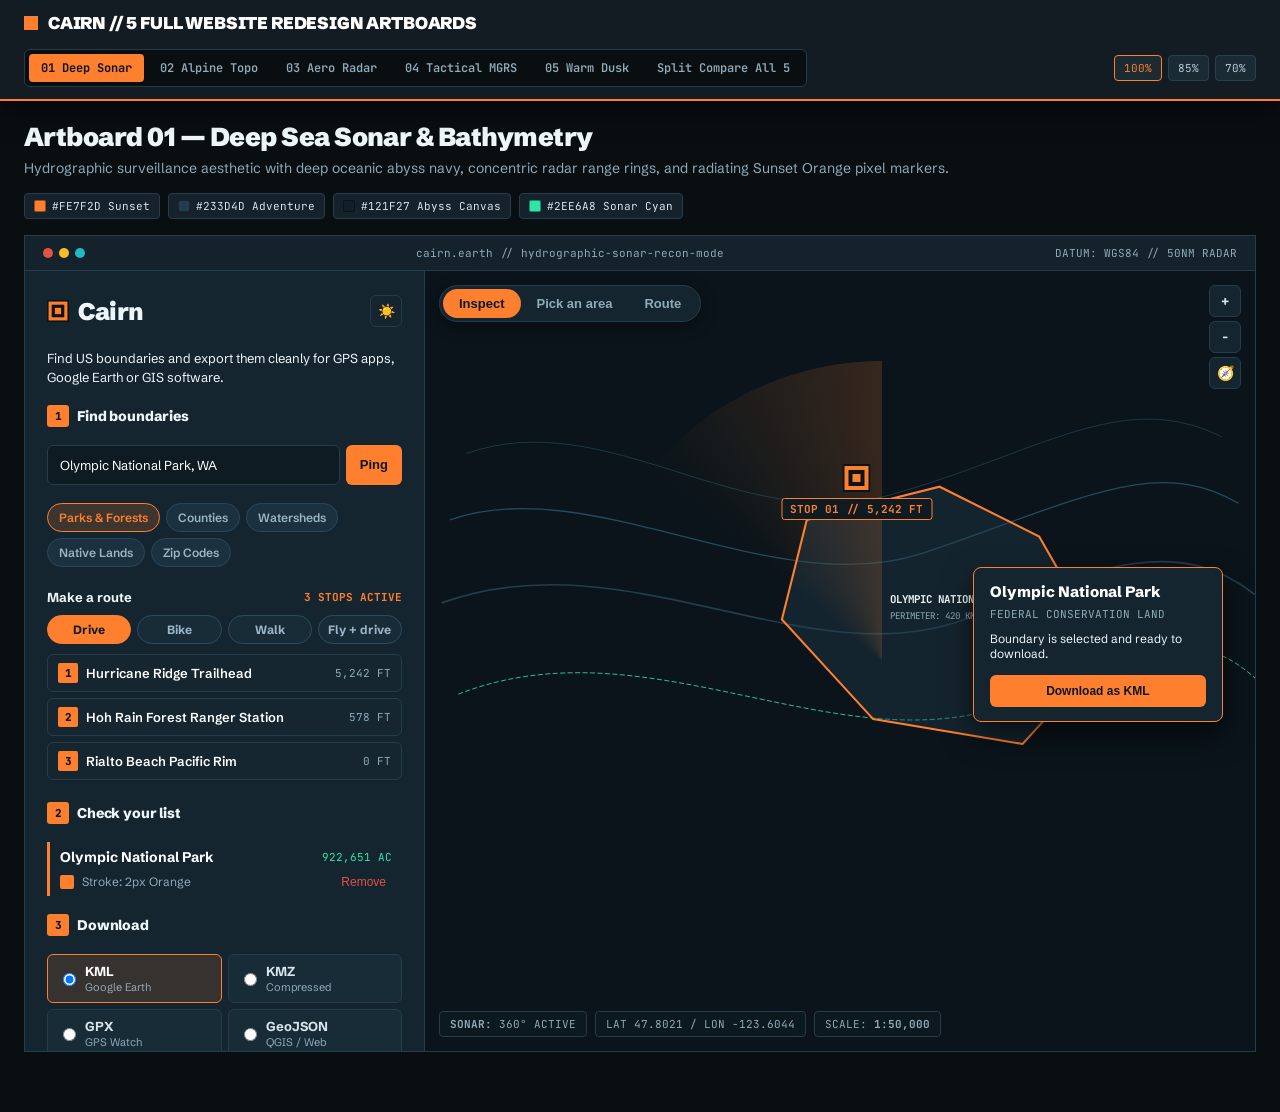
==== commit 0f9e6ea0: "feat(artboards): deliver 5 full website redesign artboards with modern radar/sonar topo style and or" ====
--- a/artboards.html
+++ b/artboards.html
@@ -3,527 +3,462 @@
 <head>
   <meta charset="utf-8">
   <meta name="viewport" content="width=device-width, initial-scale=1">
-  <title>Cairn — Topographic Radar & Sonar Style Exploration (5 Artboards)</title>
+  <title>Cairn — 5 Full Website Redesign Artboards (Topographic Sonar & Radar)</title>
   <link rel="preconnect" href="https://fonts.googleapis.com">
   <link rel="preconnect" href="https://fonts.gstatic.com" crossorigin>
-  <link href="https://fonts.googleapis.com/css2?family=JetBrains+Mono:wght@400;600;700&family=Schibsted+Grotesk:wght@400;500;700;900&display=swap" rel="stylesheet">
+  <link href="https://fonts.googleapis.com/css2?family=JetBrains+Mono:wght@400;500;600;700&family=Schibsted+Grotesk:wght@400;500;600;700;800;900&display=swap" rel="stylesheet">
   <style>
     :root {
+      --sans: 'Schibsted Grotesk', system-ui, -apple-system, sans-serif;
+      --mono: 'JetBrains Mono', ui-monospace, monospace;
       --sunset: #FE7F2D;
-      --sunset-text: #FFA66B;
-      --sunset-ink: #0E1A22;
-      --sunset-tint: rgba(254, 127, 45, 0.15);
       --adventure: #233D4D;
-      --adventure-deep: #121F27;
-      --adventure-surface: #1B2D38;
-      --adventure-card: #203542;
-      --adventure-border: #2D4A5B;
-      --adventure-line-bright: #3D647A;
-      --topo-ink: #EDF5F7;
-      --topo-ink-soft: #9BB2BE;
-      --sonar-ring: rgba(155, 178, 190, 0.22);
-      --radar-sweep: rgba(254, 127, 45, 0.14);
-      --mono: 'JetBrains Mono', ui-monospace, monospace;
-      --sans: 'Schibsted Grotesk', system-ui, sans-serif;
     }
 
     * { box-sizing: border-box; }
-    html, body { margin: 0; padding: 0; background: var(--adventure-deep); color: var(--topo-ink); font-family: var(--sans); }
-
-    /* Sticky Navigation Header */
-    .top-banner {
-      background: var(--adventure);
+    html, body {
+      margin: 0;
+      padding: 0;
+      background: #090E11;
+      color: #EDF6F9;
+      font-family: var(--sans);
+      min-height: 100vh;
+    }
+
+    /* Top Navigation Studio Bar */
+    .studio-bar {
+      position: sticky;
+      top: 0;
+      z-index: 1000;
+      background: #121C22;
       border-bottom: 2px solid var(--sunset);
-      padding: 14px 28px;
+      padding: 12px 24px;
+      display: flex;
+      align-items: center;
+      justify-content: space-between;
+      gap: 16px;
+      flex-wrap: wrap;
+      box-shadow: 0 6px 24px rgba(0,0,0,0.6);
+    }
+    .studio-brand {
+      display: flex;
+      align-items: center;
+      gap: 10px;
+    }
+    .studio-logo-sq {
+      width: 14px;
+      height: 14px;
+      background: var(--sunset);
+    }
+    .studio-title {
+      font-size: 17px;
+      font-weight: 900;
+      letter-spacing: -0.01em;
+      color: #FFF;
+    }
+    .studio-tabs {
+      display: flex;
+      align-items: center;
+      gap: 4px;
+      background: #090E11;
+      padding: 4px;
+      border-radius: 6px;
+      border: 1px solid #233D4D;
+    }
+    .studio-tab-btn {
+      font-family: var(--mono);
+      font-size: 12px;
+      font-weight: 600;
+      padding: 6px 12px;
+      border: 0;
+      border-radius: 4px;
+      background: transparent;
+      color: #8FAAB8;
+      cursor: pointer;
+      transition: all 0.12s;
+    }
+    .studio-tab-btn:hover { color: #FFF; }
+    .studio-tab-btn.active {
+      background: var(--sunset);
+      color: #0E171D;
+      font-weight: 700;
+    }
+
+    .studio-scale-controls {
+      display: flex;
+      align-items: center;
+      gap: 6px;
+    }
+    .scale-btn {
+      font-family: var(--mono);
+      font-size: 11px;
+      background: #1B2B34;
+      border: 1px solid #28414F;
+      color: #B5CBD8;
+      padding: 5px 9px;
+      border-radius: 4px;
+      cursor: pointer;
+    }
+    .scale-btn.active {
+      border-color: var(--sunset);
+      color: var(--sunset);
+    }
+
+    /* Sub-header / Explainer Strip */
+    .studio-info {
+      max-width: 1440px;
+      margin: 20px auto 10px;
+      padding: 0 24px;
       display: flex;
       align-items: center;
       justify-content: space-between;
       flex-wrap: wrap;
       gap: 16px;
-      position: sticky;
-      top: 0;
-      z-index: 100;
-    }
-    .brand-block {
-      display: flex;
-      align-items: center;
-      gap: 12px;
-    }
-    .brand-title {
-      font-size: 19px;
+    }
+    .info-left h1 {
+      margin: 0 0 6px;
+      font-size: 26px;
       font-weight: 900;
-      letter-spacing: -0.01em;
-      display: flex;
-      align-items: center;
-      gap: 8px;
-    }
-    .brand-title .logo-sq {
-      width: 14px;
-      height: 14px;
-      background: var(--sunset);
-      display: inline-block;
-    }
-    .palette-tags {
+      letter-spacing: -0.02em;
+    }
+    .info-left p {
+      margin: 0;
+      font-size: 14px;
+      color: #8FAAB8;
+    }
+    .active-palette-swatches {
       display: flex;
       align-items: center;
       gap: 8px;
       flex-wrap: wrap;
     }
-    .swatch {
+    .swatch-tag {
       display: inline-flex;
       align-items: center;
-      gap: 8px;
+      gap: 6px;
       font-family: var(--mono);
-      font-size: 12px;
-      padding: 6px 10px;
+      font-size: 11px;
+      padding: 5px 9px;
+      background: #15222B;
+      border: 1px solid #233D4D;
       border-radius: 4px;
-      border: 1px solid var(--adventure-border);
-      background: var(--adventure-deep);
-    }
-    .swatch-color {
-      width: 14px;
-      height: 14px;
+      color: #D6E4EB;
+    }
+    .swatch-pip {
+      width: 12px;
+      height: 12px;
       border-radius: 2px;
       border: 1px solid rgba(0,0,0,0.4);
     }
 
-    .view-toggles {
+    /* Artboard Viewport Container */
+    .artboard-stage-wrap {
+      max-width: 1440px;
+      margin: 16px auto 60px;
+      padding: 0 24px;
+    }
+    .board-container {
+      display: none;
+      animation: fadeIn 0.2s ease-in-out;
+    }
+    .board-container.active {
+      display: block;
+    }
+    @keyframes fadeIn {
+      from { opacity: 0; transform: translateY(4px); }
+      to { opacity: 1; transform: translateY(0); }
+    }
+
+    /* Full Website Shell Frame */
+    .web-frame {
+      overflow: hidden;
+      border: 1px solid #233D4D;
+    }
+    .web-titlebar {
+      padding: 10px 18px;
       display: flex;
       align-items: center;
-      gap: 4px;
-      background: var(--adventure-deep);
-      padding: 4px;
+      justify-content: space-between;
+      border-bottom: 1px solid rgba(255,255,255,0.1);
+      font-family: var(--mono);
+      font-size: 11px;
+      color: #8FAAB8;
+    }
+    .browser-dots {
+      display: flex;
+      gap: 6px;
+    }
+    .b-dot {
+      width: 10px;
+      height: 10px;
+      border-radius: 50%;
+      background: #233D4D;
+    }
+
+    /* Website Grid (Sidebar + Map Stage) */
+    .web-app-grid {
+      height: 780px;
+      display: grid;
+      grid-template-columns: 400px 1fr;
+      position: relative;
+    }
+    @media (max-width: 1080px) {
+      .web-app-grid { grid-template-columns: 340px 1fr; height: 720px; }
+    }
+
+    /* Common Sidebar Styles */
+    .web-panel {
+      overflow-y: auto;
+      padding: 24px 22px;
+      display: flex;
+      flex-direction: column;
+      gap: 18px;
+      position: relative;
+      border-right: 1px solid #233D4D;
+      font-size: 14px;
+    }
+    .web-brand {
+      display: flex;
+      align-items: center;
+      justify-content: space-between;
+      gap: 12px;
+    }
+    .web-logo {
+      font-size: 24px;
+      font-weight: 900;
+      letter-spacing: -0.02em;
+      display: flex;
+      align-items: center;
+      gap: 9px;
+    }
+    .web-tagline {
+      margin: 4px 0 0;
+      font-size: 13px;
+      line-height: 1.45;
+    }
+    .web-step-title {
+      font-size: 14px;
+      font-weight: 800;
+      display: flex;
+      align-items: center;
+      gap: 8px;
+      margin: 0;
+      letter-spacing: -0.01em;
+    }
+    .web-step-idx {
+      width: 22px;
+      height: 22px;
+      display: grid;
+      place-items: center;
+      border-radius: 3px;
+      font-family: var(--mono);
+      font-weight: 900;
+      font-size: 11px;
+    }
+
+    /* Controls in Sidebar */
+    .web-search-box {
+      display: flex;
+      gap: 6px;
+    }
+    .web-input {
+      flex: 1;
+      height: 40px;
+      padding: 0 12px;
+      font-size: 13px;
+      font-family: var(--sans);
       border-radius: 6px;
-      border: 1px solid var(--adventure-border);
-    }
-    .view-btn {
-      font-family: var(--mono);
+      border: 1px solid transparent;
+      outline: none;
+    }
+    .web-btn {
+      height: 40px;
+      padding: 0 14px;
+      font-weight: 700;
+      font-size: 13px;
+      border-radius: 6px;
+      border: 0;
+      cursor: pointer;
+      display: inline-flex;
+      align-items: center;
+      justify-content: center;
+      gap: 6px;
+      touch-action: manipulation;
+    }
+
+    /* Chips */
+    .web-chips {
+      display: flex;
+      flex-wrap: wrap;
+      gap: 6px;
+    }
+    .web-chip {
       font-size: 12px;
       font-weight: 600;
-      padding: 6px 12px;
-      border-radius: 4px;
-      border: 0;
-      background: transparent;
-      color: var(--topo-ink-soft);
+      padding: 6px 11px;
+      border-radius: 999px;
+      border: 1px solid transparent;
       cursor: pointer;
-      text-decoration: none;
-      transition: all 0.12s;
-    }
-    .view-btn:hover { color: var(--topo-ink); }
-    .view-btn.active { background: var(--sunset); color: var(--sunset-ink); font-weight: 700; }
-
-    /* Overview Section */
-    .lead-summary {
-      padding: 36px 32px 20px;
-      max-width: 1400px;
-      margin: 0 auto;
-    }
-    .lead-summary h1 {
-      margin: 0 0 12px;
-      font-size: 32px;
-      font-weight: 900;
-      letter-spacing: -0.02em;
-    }
-    .lead-summary p {
-      margin: 0;
-      font-size: 16px;
-      color: var(--topo-ink-soft);
-      max-width: 960px;
-      line-height: 1.6;
-    }
-
-    /* Pixel Marker Laboratory Section */
-    .marker-lab {
-      max-width: 1400px;
-      margin: 16px auto 32px;
-      padding: 0 32px;
-    }
-    .lab-card {
-      background: var(--adventure-surface);
-      border: 1px solid var(--adventure-border);
-      border-radius: 12px;
-      padding: 24px;
+    }
+
+    /* Route Box */
+    .web-route-box {
+      padding: 4px 0;
       display: flex;
       flex-direction: column;
-      gap: 20px;
-    }
-    .lab-head {
-      display: flex;
-      align-items: center;
-      justify-content: space-between;
-      flex-wrap: wrap;
-      gap: 12px;
-      border-bottom: 1px solid var(--adventure-border);
-      padding-bottom: 16px;
-    }
-    .lab-head h2 {
-      margin: 0;
-      font-size: 18px;
-      font-weight: 700;
-      display: flex;
-      align-items: center;
       gap: 10px;
     }
-    .lab-head h2 span { color: var(--sunset-text); font-family: var(--mono); }
-    .lab-subtitle {
-      font-family: var(--mono);
-      font-size: 12px;
-      color: var(--topo-ink-soft);
-    }
-    .pixel-grid-row {
-      display: grid;
-      grid-template-columns: repeat(auto-fit, minmax(280px, 1fr));
-      gap: 16px;
-    }
-    .marker-card {
-      background: var(--adventure-deep);
-      border: 1px solid var(--adventure-border);
-      border-radius: 8px;
-      padding: 16px;
-      display: grid;
-      grid-template-columns: 80px 1fr;
-      align-items: center;
-      gap: 16px;
-      text-align: left;
-      transition: border-color 0.15s;
-    }
-    .marker-card:hover {
-      border-color: var(--sunset-text);
-    }
-    .marker-display-box {
-      width: 80px;
-      height: 80px;
-      background: #0B1419;
-      border: 1px solid var(--adventure-border);
-      border-radius: 6px;
-      display: grid;
-      place-items: center;
-      position: relative;
-    }
-    .marker-info {
-      display: flex;
-      flex-direction: column;
-      gap: 4px;
-    }
-    .marker-card h3 {
-      margin: 0;
-      font-size: 15px;
-      font-weight: 700;
-      color: var(--topo-ink);
-    }
-    .marker-card p {
-      margin: 0;
-      font-size: 13px;
-      color: var(--topo-ink-soft);
-      line-height: 1.4;
-    }
-
-    /* Orange Pixel SVG Markers */
-    .pixel-svg {
-      image-rendering: pixelated;
-      display: block;
-    }
-    .pulse-echo {
-      position: absolute;
-      width: 70px;
-      height: 70px;
-      border: 1px solid var(--sunset);
-      border-radius: 50%;
-      pointer-events: none;
-      animation: echoRing 2.6s infinite ease-out;
-    }
-    @keyframes echoRing {
-      0% { transform: scale(0.2); opacity: 0.9; }
-      80% { transform: scale(1.3); opacity: 0.15; }
-      100% { transform: scale(1.5); opacity: 0; }
-    }
-
-    /* Artboards Wrap */
-    .artboards-wrap {
-      max-width: 1400px;
-      margin: 20px auto 60px;
-      padding: 0 32px;
-      display: flex;
-      flex-direction: column;
-      gap: 48px;
-    }
-    .artboard-card {
-      background: var(--adventure-surface);
-      border: 1px solid var(--adventure-border);
-      border-radius: 14px;
-      overflow: hidden;
-    }
-    .artboard-card.featured {
-      border: 2px solid var(--sunset);
-    }
-
-    /* Artboard Top Strip */
-    .artboard-meta {
-      padding: 16px 24px;
-      background: var(--adventure);
-      border-bottom: 1px solid var(--adventure-border);
-      display: flex;
-      align-items: center;
-      justify-content: space-between;
-      flex-wrap: wrap;
-      gap: 12px;
-    }
-    .artboard-tag {
-      font-family: var(--mono);
+    .web-modes-row {
+      display: flex;
+      gap: 6px;
+    }
+    .web-mode-pill {
+      flex: 1;
+      text-align: center;
+      padding: 6px 8px;
       font-size: 12px;
       font-weight: 700;
-      color: var(--sunset-ink);
-      background: var(--sunset);
-      padding: 3px 8px;
-      border-radius: 3px;
-    }
-    .artboard-title {
+      border-radius: 999px;
+      border: 1px solid transparent;
+      cursor: pointer;
+    }
+    .web-stops {
+      list-style: none;
       margin: 0;
-      font-size: 20px;
-      font-weight: 900;
-      letter-spacing: -0.01em;
-    }
-    .artboard-params {
-      font-family: var(--mono);
-      font-size: 12px;
-      color: var(--topo-ink-soft);
-      display: flex;
-      gap: 14px;
-    }
-
-    /* Simulator Stage */
-    .artboard-stage {
-      min-height: 480px;
-      display: grid;
-      grid-template-columns: 360px 1fr;
-      background: #0B1419;
-    }
-    @media (max-width: 860px) {
-      .artboard-stage { grid-template-columns: 1fr; }
-    }
-
-    /* Left Sidebar Simulation */
-    .sim-panel {
-      background: var(--adventure);
-      border-right: 1px solid var(--adventure-border);
-      padding: 22px 20px;
+      padding: 0;
       display: flex;
       flex-direction: column;
-      gap: 16px;
-    }
-    .sim-brand-row {
-      display: flex;
-      align-items: center;
-      justify-content: space-between;
-    }
-    .sim-logo {
-      font-size: 20px;
-      font-weight: 900;
-      letter-spacing: -0.02em;
+      gap: 6px;
+    }
+    .web-stop {
       display: flex;
       align-items: center;
       gap: 8px;
-    }
-    .sim-logo .pip {
-      width: 10px;
-      height: 10px;
-      background: var(--sunset);
-    }
-    .sim-lead {
-      margin: 0;
+      padding: 8px 10px;
+      border-radius: 6px;
       font-size: 13px;
-      color: var(--topo-ink-soft);
-      line-height: 1.45;
-    }
-    .sim-step-heading {
-      font-family: var(--mono);
-      font-size: 12px;
-      font-weight: 700;
-      text-transform: uppercase;
-      letter-spacing: 0.05em;
-      display: flex;
-      align-items: center;
-      gap: 8px;
-      color: var(--topo-ink);
-    }
-    .sim-step-num {
-      width: 18px;
-      height: 18px;
-      background: var(--sunset);
-      color: var(--sunset-ink);
-      font-weight: 900;
+      border: 1px solid transparent;
+    }
+    .web-stop-num {
+      width: 20px;
+      height: 20px;
       display: grid;
       place-items: center;
       border-radius: 2px;
+      font-family: var(--mono);
       font-size: 11px;
-    }
-    .sim-input-group {
-      display: flex;
-      gap: 6px;
-    }
-    .sim-text-field {
-      flex: 1;
-      height: 38px;
-      background: var(--adventure-deep);
-      border: 1px solid var(--adventure-border);
-      border-radius: 4px;
-      padding: 0 10px;
-      color: var(--topo-ink);
-      font-family: var(--mono);
-      font-size: 12px;
-    }
-    .sim-text-field:focus {
-      outline: 2px solid var(--sunset);
-      border-color: var(--sunset-text);
-    }
-    .sim-btn-action {
-      height: 38px;
-      background: var(--sunset);
-      color: var(--sunset-ink);
-      border: 0;
-      border-radius: 4px;
-      font-family: var(--mono);
-      font-size: 12px;
-      font-weight: 700;
-      padding: 0 14px;
-      cursor: pointer;
-    }
-    .sim-chips-list {
-      display: flex;
-      flex-wrap: wrap;
-      gap: 6px;
-    }
-    .sim-filter-chip {
-      font-family: var(--mono);
-      font-size: 12px;
-      padding: 5px 10px;
-      border-radius: 4px;
-      background: var(--adventure-surface);
-      border: 1px solid var(--adventure-border);
-      color: var(--topo-ink-soft);
-      cursor: pointer;
-    }
-    .sim-filter-chip.active {
-      border-color: var(--sunset-text);
-      color: var(--sunset-text);
-      background: var(--sunset-tint);
-      font-weight: 700;
-    }
-    .sim-stops-list {
-      list-style: none;
-      margin: 0;
-      padding: 0;
-      display: flex;
-      flex-direction: column;
-      gap: 8px;
-    }
-    .sim-stop-item {
-      display: flex;
-      align-items: center;
-      gap: 10px;
-      padding: 8px 10px;
-      background: var(--adventure-deep);
-      border: 1px solid var(--adventure-border);
-      border-radius: 4px;
-      font-size: 13px;
-    }
-    .sim-stop-idx {
-      width: 18px;
-      height: 18px;
-      background: var(--sunset);
-      color: var(--sunset-ink);
-      font-family: var(--mono);
       font-weight: 900;
-      font-size: 11px;
-      display: grid;
-      place-items: center;
-      border-radius: 2px;
-    }
-    .sim-stop-label {
+      flex: none;
+    }
+    .web-stop-name {
       flex: 1;
       overflow: hidden;
       text-overflow: ellipsis;
       white-space: nowrap;
-      color: var(--topo-ink);
-    }
-    .sim-stop-badge {
+      font-weight: 600;
+    }
+    .web-stop-badge {
       font-family: var(--mono);
       font-size: 11px;
-      color: var(--topo-ink-soft);
-    }
-
-    /* Map Stage Simulation */
-    .sim-map-canvas {
+      flex: none;
+    }
+
+    /* Download Box */
+    .web-download-row {
+      display: grid;
+      grid-template-columns: 1fr 1fr;
+      gap: 6px;
+    }
+    .web-fmt-card {
+      padding: 8px 10px;
+      border-radius: 6px;
+      border: 1px solid transparent;
+      cursor: pointer;
+      font-size: 12px;
+      display: flex;
+      align-items: center;
+      gap: 6px;
+    }
+    .web-fmt-card strong { font-size: 13px; }
+
+    /* Map Stage */
+    .web-stage {
       position: relative;
-      background: #0B1419;
       overflow: hidden;
-      padding: 20px;
-    }
-    .topo-vector-layer {
+    }
+    .web-map-svg {
       position: absolute;
       inset: 0;
       width: 100%;
       height: 100%;
-      pointer-events: none;
-    }
-
-    /* Sonar Range Circles */
-    .sonar-rings {
+    }
+
+    /* Floating Mode Bar */
+    .web-modebar {
       position: absolute;
-      top: 50%;
-      left: 50%;
-      transform: translate(-50%, -50%);
-      width: 440px;
-      height: 440px;
-      border-radius: 50%;
-      border: 1px solid var(--sonar-ring);
-      pointer-events: none;
-      box-shadow: 
-        inset 0 0 0 65px transparent,
-        inset 0 0 0 66px var(--sonar-ring),
-        inset 0 0 0 135px transparent,
-        inset 0 0 0 136px var(--sonar-ring),
-        inset 0 0 0 200px transparent,
-        inset 0 0 0 201px var(--sonar-ring);
-    }
-    .sonar-axis-h {
+      top: 14px;
+      left: 14px;
+      z-index: 10;
+      display: flex;
+      padding: 3px;
+      border-radius: 999px;
+      border: 1px solid transparent;
+      box-shadow: 0 4px 16px rgba(0,0,0,0.4);
+    }
+    .web-modebar-btn {
+      padding: 7px 16px;
+      font-size: 13px;
+      font-weight: 700;
+      border-radius: 999px;
+      border: 0;
+      background: transparent;
+      cursor: pointer;
+    }
+
+    /* Floating Navigation Controls */
+    .web-map-ctrls {
       position: absolute;
-      top: 50%;
-      left: 0;
-      width: 100%;
-      height: 1px;
-      background: var(--sonar-ring);
-      pointer-events: none;
-    }
-    .sonar-axis-v {
+      top: 14px;
+      right: 14px;
+      z-index: 10;
+      display: flex;
+      flex-direction: column;
+      gap: 4px;
+    }
+    .web-ctrl-btn {
+      width: 32px;
+      height: 32px;
+      border-radius: 6px;
+      border: 1px solid transparent;
+      display: grid;
+      place-items: center;
+      font-weight: 700;
+      cursor: pointer;
+      font-family: var(--mono);
+      font-size: 14px;
+    }
+
+    /* Floating HUD telemetry badges */
+    .web-hud-top {
       position: absolute;
-      left: 50%;
-      top: 0;
-      height: 100%;
-      width: 1px;
-      background: var(--sonar-ring);
-      pointer-events: none;
-    }
-    .radar-beam {
-      position: absolute;
-      top: 50%;
-      left: 50%;
-      width: 460px;
-      height: 460px;
-      margin-top: -230px;
-      margin-left: -230px;
-      border-radius: 50%;
-      background: conic-gradient(from 0deg, transparent 0deg, transparent 310deg, var(--radar-sweep) 360deg);
-      animation: sweepRotate 7s linear infinite;
-      pointer-events: none;
-    }
-    @keyframes sweepRotate {
-      from { transform: rotate(0deg); }
-      to { transform: rotate(360deg); }
-    }
-
-    /* Beacon on Map */
-    .map-pin-anchor {
+      bottom: 14px;
+      left: 14px;
+      z-index: 10;
+      display: flex;
+      align-items: center;
+      gap: 8px;
+      font-family: var(--mono);
+      font-size: 11px;
+    }
+    .web-hud-pill {
+      padding: 5px 10px;
+      border-radius: 4px;
+      border: 1px solid transparent;
+      backdrop-filter: blur(4px);
+    }
+
+    /* Map Marker */
+    .web-beacon {
       position: absolute;
       transform: translate(-50%, -50%);
       display: flex;
@@ -531,838 +466,1076 @@
       align-items: center;
       gap: 6px;
       cursor: pointer;
-      z-index: 25;
-    }
-    .map-pin-pill {
+      z-index: 20;
+    }
+    .beacon-pill-tag {
       font-family: var(--mono);
       font-size: 11px;
       font-weight: 700;
-      background: var(--adventure-deep);
-      border: 1px solid var(--sunset);
-      color: var(--sunset-text);
       padding: 3px 8px;
       border-radius: 3px;
       white-space: nowrap;
-    }
-
-    /* Inspection Popup */
-    .sim-popup-box {
+      border: 1px solid transparent;
+    }
+
+    /* Popups on Map */
+    .web-popup {
       position: absolute;
-      background: var(--adventure-surface);
-      border: 1px solid var(--sunset);
-      border-radius: 6px;
-      padding: 12px 14px;
-      width: 240px;
-      z-index: 30;
+      width: 250px;
+      padding: 14px 16px;
+      border-radius: 8px;
+      z-index: 25;
+      border: 1px solid transparent;
+      box-shadow: 0 12px 30px rgba(0,0,0,0.6);
       display: flex;
       flex-direction: column;
       gap: 6px;
     }
-    .sim-popup-title {
-      font-weight: 700;
-      font-size: 14px;
-      color: var(--topo-ink);
-    }
-    .sim-popup-sub {
-      font-family: var(--mono);
+    .web-popup-name { font-weight: 800; font-size: 15px; }
+    .web-popup-meta { font-family: var(--mono); font-size: 11px; }
+
+    /* ========================================================= */
+    /* THEME 1: DEEP SEA SONAR & BATHYMETRY                      */
+    /* ========================================================= */
+    .theme-1 .web-titlebar { background: #13222B; border-color: #233D4D; }
+    .theme-1 .web-panel { background: #152530; border-color: #233D4D; color: #EDF6F9; }
+    .theme-1 .web-brand h1 { color: #FFF; }
+    .theme-1 .web-brand p { color: #8FAAB8; }
+    .theme-1 .web-step-idx { background: #FE7F2D; color: #0E171D; }
+    .theme-1 .web-input { background: #0F1B22; border-color: #233D4D; color: #FFF; }
+    .theme-1 .web-btn-primary { background: #FE7F2D; color: #0E171D; }
+    .theme-1 .web-btn-primary:hover { filter: brightness(1.08); }
+    .theme-1 .web-chip { background: #1C3140; border-color: #29475C; color: #9AB6C7; }
+    .theme-1 .web-chip.active { background: rgba(254,127,45,0.18); border-color: #FE7F2D; color: #FE7F2D; }
+    .theme-1 .web-mode-pill { background: #182C38; border-color: #2A4C61; color: #9AB6C7; }
+    .theme-1 .web-mode-pill.active { background: #FE7F2D; border-color: #FE7F2D; color: #0E171D; }
+    .theme-1 .web-stop { background: #152631; border-color: #233D4D; }
+    .theme-1 .web-stop-num { background: #FE7F2D; color: #0E171D; }
+    .theme-1 .web-stop-name { color: #FFF; }
+    .theme-1 .web-stop-badge { color: #8FAAB8; }
+    .theme-1 .web-fmt-card { background: #182C38; border-color: #233D4D; color: #D7E5EC; }
+    .theme-1 .web-fmt-card.active { border-color: #FE7F2D; background: rgba(254,127,45,0.14); color: #FFF; }
+    .theme-1 .web-stage { background: #0A141A; }
+    .theme-1 .web-modebar { background: #152530; border-color: #233D4D; }
+    .theme-1 .web-modebar-btn { color: #8FAAB8; }
+    .theme-1 .web-modebar-btn.active { background: #FE7F2D; color: #0E171D; }
+    .theme-1 .web-ctrl-btn { background: #152530; border-color: #233D4D; color: #D7E5EC; }
+    .theme-1 .web-hud-pill { background: rgba(14,27,34,0.85); border-color: #233D4D; color: #8FAAB8; }
+    .theme-1 .beacon-pill-tag { background: #0E1B22; border-color: #FE7F2D; color: #FE7F2D; }
+    .theme-1 .web-popup { background: #152530; border-color: #FE7F2D; color: #FFF; }
+    .theme-1 .web-popup-meta { color: #8FAAB8; }
+
+    /* Radar sweep animation */
+    .sonar-beam-1 {
+      position: absolute;
+      top: 50%;
+      left: 55%;
+      width: 600px;
+      height: 600px;
+      margin-top: -300px;
+      margin-left: -300px;
+      border-radius: 50%;
+      background: conic-gradient(from 0deg, transparent 0deg, transparent 310deg, rgba(254,127,45,0.18) 360deg);
+      animation: rotateSweep 8s linear infinite;
+      pointer-events: none;
+    }
+    @keyframes rotateSweep {
+      from { transform: rotate(0deg); }
+      to { transform: rotate(360deg); }
+    }
+
+    /* ========================================================= */
+    /* THEME 2: ALPINE TOPO RECON (USGS VECTOR FIELD)            */
+    /* ========================================================= */
+    .theme-2 .web-titlebar { background: #17242C; border-color: #2E4757; }
+    .theme-2 .web-panel { background: #1A2832; border-color: #2E4757; color: #F2F7F9; }
+    .theme-2 .web-brand h1 { color: #FFF; font-family: var(--mono); letter-spacing: 0.5px; }
+    .theme-2 .web-brand p { color: #9BB2BE; }
+    .theme-2 .web-step-idx { background: #FE7F2D; color: #111A20; font-weight: 900; }
+    .theme-2 .web-input { background: #111B22; border-color: #2E4757; color: #FFF; border-left: 3px solid #FE7F2D; }
+    .theme-2 .web-btn-primary { background: #233D4D; border: 1px solid #FE7F2D; color: #FFF; font-family: var(--mono); }
+    .theme-2 .web-btn-primary:hover { background: #FE7F2D; color: #111A20; }
+    .theme-2 .web-chip { background: #213340; border-color: #335063; color: #A7BECC; }
+    .theme-2 .web-chip.active { background: #FE7F2D; border-color: #FE7F2D; color: #111A20; }
+    .theme-2 .web-mode-pill { background: #1A2933; border-color: #2F4C5E; color: #9BB2BE; }
+    .theme-2 .web-mode-pill.active { background: #FE7F2D; border-color: #FE7F2D; color: #111A20; }
+    .theme-2 .web-stop { background: #16242D; border-color: #2E4757; border-left: 2px solid #FE7F2D; }
+    .theme-2 .web-stop-num { background: #121E26; color: #FE7F2D; border: 1px solid #FE7F2D; }
+    .theme-2 .web-stop-name { color: #FFF; }
+    .theme-2 .web-stop-badge { color: #E29578; font-weight: 700; }
+    .theme-2 .web-fmt-card { background: #1B2933; border-color: #2E4757; color: #E0EBF0; }
+    .theme-2 .web-fmt-card.active { border-color: #FE7F2D; color: #FFF; }
+    .theme-2 .web-stage { background: #0E161C; }
+    .theme-2 .web-modebar { background: #182630; border-color: #2E4757; border-radius: 4px; }
+    .theme-2 .web-modebar-btn { color: #9BB2BE; border-radius: 4px; font-family: var(--mono); }
+    .theme-2 .web-modebar-btn.active { background: #FE7F2D; color: #111A20; }
+    .theme-2 .web-ctrl-btn { background: #182630; border-color: #2E4757; color: #FFF; border-radius: 4px; }
+    .theme-2 .web-hud-pill { background: #142129; border-color: #2E4757; color: #9BB2BE; border-radius: 4px; }
+    .theme-2 .beacon-pill-tag { background: #FE7F2D; color: #111A20; font-weight: 800; border-radius: 2px; }
+    .theme-2 .web-popup { background: #182630; border-color: #FE7F2D; color: #FFF; border-radius: 4px; }
+    .theme-2 .web-popup-meta { color: #E29578; }
+
+    /* ========================================================= */
+    /* THEME 3: MINIMALIST AERO RADAR INSTRUMENT                 */
+    /* ========================================================= */
+    .theme-3 .web-titlebar { background: #141E25; border-color: #233D4D; }
+    .theme-3 .web-panel { background: #16222B; border-color: #233D4D; color: #FFF; }
+    .theme-3 .web-brand h1 { color: #FFF; font-weight: 900; }
+    .theme-3 .web-brand p { color: #7E9AA8; }
+    .theme-3 .web-step-idx { background: #101B22; color: #FE7F2D; border: 1px solid #FE7F2D; font-weight: 800; border-radius: 50%; }
+    .theme-3 .web-input { background: #0E171E; border: 1px solid #233D4D; border-radius: 20px; color: #FFF; }
+    .theme-3 .web-btn-primary { background: #FE7F2D; color: #000; border-radius: 20px; font-weight: 800; }
+    .theme-3 .web-chip { background: transparent; border-color: #274254; color: #8BA7B8; border-radius: 20px; }
+    .theme-3 .web-chip.active { background: #101B22; border-color: #FE7F2D; color: #FE7F2D; }
+    .theme-3 .web-mode-pill { background: #182630; border-color: transparent; color: #8BA7B8; }
+    .theme-3 .web-mode-pill.active { background: #FE7F2D; color: #000; font-weight: 800; }
+    .theme-3 .web-stop { background: #132029; border-color: #233D4D; border-radius: 8px; }
+    .theme-3 .web-stop-num { background: #101B22; color: #FE7F2D; border: 1px solid #FE7F2D; border-radius: 50%; }
+    .theme-3 .web-stop-name { color: #FFF; }
+    .theme-3 .web-stop-badge { color: #48CAE4; font-weight: 700; }
+    .theme-3 .web-fmt-card { background: #121D25; border-color: #233D4D; border-radius: 8px; color: #FFF; }
+    .theme-3 .web-fmt-card.active { border-color: #FE7F2D; background: rgba(254,127,45,0.1); }
+    .theme-3 .web-stage { background: #0B1218; }
+    .theme-3 .web-modebar { background: #16222B; border-color: #233D4D; }
+    .theme-3 .web-modebar-btn { color: #8BA7B8; }
+    .theme-3 .web-modebar-btn.active { background: #FE7F2D; color: #000; font-weight: 800; }
+    .theme-3 .web-ctrl-btn { background: #16222B; border-color: #233D4D; color: #FFF; border-radius: 20px; }
+    .theme-3 .web-hud-pill { background: #121E26; border-color: #233D4D; color: #8BA7B8; border-radius: 20px; }
+    .theme-3 .beacon-pill-tag { background: #121E26; border-color: #FE7F2D; color: #FFF; border-radius: 20px; }
+    .theme-3 .web-popup { background: #16222B; border-color: #233D4D; color: #FFF; border-radius: 12px; }
+    .theme-3 .web-popup-meta { color: #48CAE4; }
+
+    /* ========================================================= */
+    /* THEME 4: TACTICAL SATELLITE MGRS TERMINAL                 */
+    /* ========================================================= */
+    .theme-4 .web-titlebar { background: #0E171D; border-color: #294555; }
+    .theme-4 .web-panel { background: #101B22; border-color: #294555; color: #E9F2F5; font-family: var(--mono); }
+    .theme-4 .web-brand h1 { color: #FE7F2D; font-size: 20px; letter-spacing: 1px; }
+    .theme-4 .web-brand p { color: #7693A1; font-size: 12px; }
+    .theme-4 .web-step-idx { background: #FE7F2D; color: #080F14; border-radius: 0; }
+    .theme-4 .web-input { background: #080F14; border: 1px solid #294555; color: #FFF; border-radius: 0; }
+    .theme-4 .web-btn-primary { background: #FE7F2D; color: #080F14; border-radius: 0; font-family: var(--mono); font-weight: 900; }
+    .theme-4 .web-chip { background: #162631; border-color: #2E4E62; color: #8AAAB8; border-radius: 0; font-family: var(--mono); }
+    .theme-4 .web-chip.active { background: #FE7F2D; color: #080F14; font-weight: 900; border-color: #FE7F2D; }
+    .theme-4 .web-mode-pill { background: #162631; border-color: #294555; color: #8AAAB8; border-radius: 0; font-family: var(--mono); }
+    .theme-4 .web-mode-pill.active { background: #FE7F2D; border-color: #FE7F2D; color: #080F14; font-weight: 900; }
+    .theme-4 .web-stop { background: #0E181F; border: 1px solid #294555; border-radius: 0; }
+    .theme-4 .web-stop-num { background: #FE7F2D; color: #080F14; border-radius: 0; }
+    .theme-4 .web-stop-name { color: #FFF; font-family: var(--mono); }
+    .theme-4 .web-stop-badge { color: #FFB703; }
+    .theme-4 .web-fmt-card { background: #0E181F; border: 1px solid #294555; border-radius: 0; color: #FFF; font-family: var(--mono); }
+    .theme-4 .web-fmt-card.active { border-color: #FE7F2D; background: rgba(254,127,45,0.2); }
+    .theme-4 .web-stage { background: #060B0E; }
+    .theme-4 .web-modebar { background: #101B22; border-color: #294555; border-radius: 0; }
+    .theme-4 .web-modebar-btn { color: #8AAAB8; border-radius: 0; font-family: var(--mono); }
+    .theme-4 .web-modebar-btn.active { background: #FE7F2D; color: #080F14; font-weight: 900; }
+    .theme-4 .web-ctrl-btn { background: #101B22; border-color: #294555; color: #FE7F2D; border-radius: 0; }
+    .theme-4 .web-hud-pill { background: #0E181F; border-color: #294555; color: #8AAAB8; border-radius: 0; }
+    .theme-4 .beacon-pill-tag { background: #FE7F2D; color: #080F14; font-weight: 900; border-radius: 0; }
+    .theme-4 .web-popup { background: #101B22; border: 1px solid #FE7F2D; border-radius: 0; color: #FFF; font-family: var(--mono); }
+    .theme-4 .web-popup-meta { color: #FFB703; }
+
+    /* ========================================================= */
+    /* THEME 5: WARM TOPOGRAPHIC DUSK (CANYON & SUNSET)          */
+    /* ========================================================= */
+    .theme-5 .web-titlebar { background: #1A1F26; border-color: #344350; }
+    .theme-5 .web-panel { background: #1C232B; border-color: #344350; color: #FAF5F0; }
+    .theme-5 .web-brand h1 { color: #FAF5F0; }
+    .theme-5 .web-brand p { color: #A5B4C0; }
+    .theme-5 .web-step-idx { background: #FE7F2D; color: #14171C; }
+    .theme-5 .web-input { background: #13181E; border: 1px solid #344350; color: #FFF; }
+    .theme-5 .web-btn-primary { background: #FE7F2D; color: #14171C; font-weight: 800; }
+    .theme-5 .web-chip { background: #262F39; border-color: #3D4C5A; color: #CAD7E2; }
+    .theme-5 .web-chip.active { background: rgba(254,127,45,0.2); border-color: #FE7F2D; color: #FE7F2D; }
+    .theme-5 .web-mode-pill { background: #222B34; border-color: #384856; color: #CAD7E2; }
+    .theme-5 .web-mode-pill.active { background: #FE7F2D; color: #14171C; border-color: #FE7F2D; font-weight: 800; }
+    .theme-5 .web-stop { background: #171D24; border-color: #344350; }
+    .theme-5 .web-stop-num { background: #FE7F2D; color: #14171C; }
+    .theme-5 .web-stop-name { color: #FAF5F0; }
+    .theme-5 .web-stop-badge { color: #F4A261; font-weight: 700; }
+    .theme-5 .web-fmt-card { background: #182027; border-color: #344350; color: #FAF5F0; }
+    .theme-5 .web-fmt-card.active { border-color: #FE7F2D; background: rgba(254,127,45,0.18); }
+    .theme-5 .web-stage { background: #0E1216; }
+    .theme-5 .web-modebar { background: #1C232B; border-color: #344350; }
+    .theme-5 .web-modebar-btn { color: #A5B4C0; }
+    .theme-5 .web-modebar-btn.active { background: #FE7F2D; color: #14171C; font-weight: 800; }
+    .theme-5 .web-ctrl-btn { background: #1C232B; border-color: #344350; color: #FAF5F0; }
+    .theme-5 .web-hud-pill { background: #171E25; border-color: #344350; color: #A5B4C0; }
+    .theme-5 .beacon-pill-tag { background: #14181F; border-color: #FE7F2D; color: #FE7F2D; }
+    .theme-5 .web-popup { background: #1C232B; border-color: #FE7F2D; color: #FAF5F0; }
+    .theme-5 .web-popup-meta { color: #F4A261; }
+
+    /* Grid Comparison View */
+    .compare-grid-mode {
+      display: grid;
+      grid-template-columns: repeat(auto-fit, minmax(440px, 1fr));
+      gap: 28px;
+    }
+    .compare-grid-mode .board-container {
+      display: block !important;
+    }
+    .compare-grid-mode .web-app-grid {
+      height: 520px;
+      grid-template-columns: 200px 1fr;
+    }
+    .compare-grid-mode .web-panel {
+      padding: 12px;
+      gap: 10px;
       font-size: 11px;
-      color: var(--topo-ink-soft);
-    }
-    .sim-popup-btn {
-      margin-top: 4px;
-      height: 32px;
-      background: var(--sunset);
-      color: var(--sunset-ink);
-      font-family: var(--mono);
-      font-size: 12px;
-      font-weight: 700;
-      border: 0;
-      border-radius: 3px;
-      cursor: pointer;
-    }
-
-    /* HUD Corner Telemetry */
-    .hud-layer {
-      position: absolute;
-      inset: 16px;
-      pointer-events: none;
-      display: flex;
-      flex-direction: column;
-      justify-content: space-between;
-    }
-    .hud-header, .hud-footer {
-      display: flex;
-      justify-content: space-between;
-      align-items: center;
-      font-family: var(--mono);
-      font-size: 12px;
-    }
-    .hud-badge {
-      background: rgba(18, 31, 39, 0.9);
-      border: 1px solid var(--adventure-border);
-      padding: 5px 10px;
-      border-radius: 4px;
-      color: var(--topo-ink-soft);
-    }
-    .hud-badge strong { color: var(--sunset-text); }
-
-    /* Tactical Corners */
-    .corner-bracket {
-      position: absolute;
-      width: 14px;
-      height: 14px;
-      border-color: var(--sunset-text);
-      border-style: solid;
-      pointer-events: none;
-    }
-    .c-top-left { top: 0; left: 0; border-width: 2px 0 0 2px; }
-    .c-top-right { top: 0; right: 0; border-width: 2px 2px 0 0; }
-    .c-bot-left { bottom: 0; left: 0; border-width: 0 0 2px 2px; }
-    .c-bot-right { bottom: 0; right: 0; border-width: 0 2px 2px 0; }
-
-    /* Explainer Strip */
-    .artboard-explainer {
-      padding: 20px 24px;
-      background: var(--adventure-deep);
-      border-top: 1px solid var(--adventure-border);
-      display: grid;
-      grid-template-columns: 2fr 1fr;
-      gap: 24px;
-    }
-    @media (max-width: 860px) {
-      .artboard-explainer { grid-template-columns: 1fr; }
-    }
-    .explainer-left h3 {
-      margin: 0 0 6px;
-      font-size: 14px;
-      font-family: var(--mono);
-      color: var(--sunset-text);
-      text-transform: uppercase;
-      letter-spacing: 0.04em;
-    }
-    .explainer-left p {
-      margin: 0;
-      font-size: 14px;
-      color: var(--topo-ink-soft);
-      line-height: 1.5;
-    }
-    .explainer-right {
-      background: var(--adventure-surface);
-      border: 1px solid var(--adventure-border);
-      border-radius: 6px;
-      padding: 12px 14px;
-      font-family: var(--mono);
-      font-size: 12px;
-      color: var(--topo-ink-soft);
-      display: flex;
-      flex-direction: column;
-      gap: 6px;
-    }
-    .explainer-right span strong { color: var(--topo-ink); }
-
-    /* Decision Footer */
-    .decision-footer {
-      max-width: 1400px;
-      margin: 40px auto 80px;
-      padding: 32px;
-      background: var(--adventure);
-      border: 2px solid var(--sunset);
-      border-radius: 14px;
-      text-align: center;
-    }
-    .decision-footer h2 {
-      margin: 0 0 10px;
-      font-size: 26px;
-      font-weight: 900;
-    }
-    .decision-footer p {
-      margin: 0 auto 24px;
-      max-width: 760px;
-      color: var(--topo-ink-soft);
-      font-size: 15px;
-      line-height: 1.5;
-    }
-    .choice-pills {
-      display: flex;
-      justify-content: center;
-      flex-wrap: wrap;
-      gap: 12px;
-    }
-    .choice-pill {
-      background: var(--adventure-surface);
-      border: 1px solid var(--adventure-border);
-      color: var(--topo-ink);
-      font-family: var(--mono);
-      font-size: 13px;
-      font-weight: 700;
-      padding: 10px 18px;
-      border-radius: 6px;
-      cursor: pointer;
-      transition: all 0.12s;
-    }
-    .choice-pill:hover {
-      border-color: var(--sunset-text);
-      color: var(--sunset-text);
-      background: var(--sunset-tint);
+    }
+    .compare-grid-mode .web-logo {
+      font-size: 16px;
+    }
+    .compare-grid-mode .web-tagline {
+      display: none;
+    }
+
+    /* Pixel Icons (SVG) */
+    .pixel-svg-icon {
+      image-rendering: pixelated;
+      display: block;
     }
   </style>
 </head>
 <body>
 
-  <!-- Sticky Header -->
-  <header class="top-banner">
-    <div class="brand-block">
-      <span class="brand-title">
-        <span class="logo-sq"></span>
-        CAIRN // RADAR & TOPO DESIGN SYSTEM
-      </span>
+  <!-- Top Studio Navigation Bar -->
+  <header class="studio-bar">
+    <div class="studio-brand">
+      <div class="studio-logo-sq"></div>
+      <div class="studio-title">CAIRN // 5 FULL WEBSITE REDESIGN ARTBOARDS</div>
     </div>
-    <div class="palette-tags">
-      <div class="swatch"><span class="swatch-color" style="background:#FE7F2D;"></span> Sunset #FE7F2D</div>
-      <div class="swatch"><span class="swatch-color" style="background:#233D4D;"></span> Adventure #233D4D</div>
-      <div class="swatch"><span class="swatch-color" style="background:#121F27;"></span> Abyss #121F27</div>
-      <div class="swatch"><span class="swatch-color" style="background:#9BB2BE;"></span> Telemetry #9BB2BE</div>
-    </div>
-    <div class="view-toggles">
-      <a class="view-btn active" href="#overview">All 5 Boards</a>
-      <a class="view-btn" href="#b1">01 Sonar</a>
-      <a class="view-btn" href="#b2">02 Alpine</a>
-      <a class="view-btn" href="#b3">03 Minimal</a>
-      <a class="view-btn" href="#b4">04 Tactical</a>
-      <a class="view-btn" href="#b5">05 Nocturne</a>
+
+    <!-- Artboard Switcher Tabs -->
+    <nav class="studio-tabs">
+      <button class="studio-tab-btn active" onclick="switchBoard('board-1')">01 Deep Sonar</button>
+      <button class="studio-tab-btn" onclick="switchBoard('board-2')">02 Alpine Topo</button>
+      <button class="studio-tab-btn" onclick="switchBoard('board-3')">03 Aero Radar</button>
+      <button class="studio-tab-btn" onclick="switchBoard('board-4')">04 Tactical MGRS</button>
+      <button class="studio-tab-btn" onclick="switchBoard('board-5')">05 Warm Dusk</button>
+      <button class="studio-tab-btn" onclick="switchBoard('compare')">Split Compare All 5</button>
+    </nav>
+
+    <!-- Scale Toggles -->
+    <div class="studio-scale-controls">
+      <button class="scale-btn active" onclick="setScale(1)">100%</button>
+      <button class="scale-btn" onclick="setScale(0.85)">85%</button>
+      <button class="scale-btn" onclick="setScale(0.7)">70%</button>
     </div>
   </header>
 
-  <main id="overview">
-    <!-- Overview Header -->
-    <section class="lead-summary">
-      <h1>Topographic Radar & Sonar Field Explorations</h1>
-      <p>
-        Design study for Cairn’s updated visual identity. Using your <strong>Sunset (#FE7F2D)</strong> and <strong>Adventure (#233D4D)</strong> color palette, paired with high-precision vector topography, concentric sonar range rings, and a <strong>crisp orange pixel map marker</strong>.
-      </p>
-    </section>
-
-    <!-- Pixel Marker Laboratory -->
-    <section class="marker-lab">
-      <div class="lab-card">
-        <div class="lab-head">
-          <h2><span>■</span> Orange Pixel Map Marker Variations</h2>
-          <span class="lab-subtitle">Engineered on a 16×16 raster pixel matrix for maximum map contrast</span>
+  <!-- Explainer Header -->
+  <section class="studio-info">
+    <div class="info-left">
+      <h1 id="board-heading">Artboard 01 — Deep Sea Sonar & Bathymetry</h1>
+      <p id="board-desc">Hydrographic surveillance aesthetic with deep oceanic abyss navy, concentric radar range rings, and radiating Sunset Orange pixel markers.</p>
+    </div>
+    <div class="active-palette-swatches" id="swatches-display">
+      <div class="swatch-tag"><span class="swatch-pip" style="background:#FE7F2D;"></span> #FE7F2D Sunset</div>
+      <div class="swatch-tag"><span class="swatch-pip" style="background:#233D4D;"></span> #233D4D Adventure</div>
+      <div class="swatch-tag"><span class="swatch-pip" style="background:#121F27;"></span> #121F27 Abyss Canvas</div>
+      <div class="swatch-tag"><span class="swatch-pip" style="background:#2EE6A8;"></span> #2EE6A8 Sonar Cyan</div>
+    </div>
+  </section>
+
+  <!-- Interactive Artboards Container -->
+  <main class="artboard-stage-wrap" id="main-stage">
+
+    <!-- ============================================================== -->
+    <!-- ARTBOARD 01: DEEP SEA SONAR & BATHYMETRY                       -->
+    <!-- ============================================================== -->
+    <div class="board-container active theme-1" id="board-1">
+      <div class="web-frame">
+        <div class="web-titlebar">
+          <div class="browser-dots">
+            <span class="b-dot" style="background:#E05346;"></span>
+            <span class="b-dot" style="background:#F5BC28;"></span>
+            <span class="b-dot" style="background:#22B8C7;"></span>
+          </div>
+          <div>cairn.earth // hydrographic-sonar-recon-mode</div>
+          <div>DATUM: WGS84 // 50NM RADAR</div>
         </div>
-        <div class="pixel-grid-row">
-
-          <!-- Marker A: Concentric Pixel Pip -->
-          <div class="marker-card">
-            <div class="marker-display-box">
+
+        <div class="web-app-grid">
+          <!-- Sidebar -->
+          <aside class="web-panel">
+            <div class="web-brand">
+              <div class="web-logo">
+                <svg width="22" height="22" viewBox="0 0 14 14" class="pixel-svg-icon">
+                  <rect x="0" y="0" width="14" height="14" fill="#0A141A"/>
+                  <rect x="1" y="1" width="12" height="12" fill="#FE7F2D"/>
+                  <rect x="3" y="3" width="8" height="8" fill="#0A141A"/>
+                  <rect x="5" y="5" width="4" height="4" fill="#FE7F2D"/>
+                </svg>
+                <span>Cairn</span>
+              </div>
+              <button class="web-ctrl-btn" title="Toggle Light/Dark">☀️</button>
+            </div>
+            <p class="web-tagline">Find US boundaries and export them cleanly for GPS apps, Google Earth or GIS software.</p>
+
+            <div class="web-step-title"><span class="web-step-idx">1</span> Find boundaries</div>
+            <div class="web-search-box">
+              <input type="search" class="web-input" value="Olympic National Park, WA">
+              <button class="web-btn web-btn-primary">Ping</button>
+            </div>
+
+            <div class="web-chips">
+              <span class="web-chip active">Parks & Forests</span>
+              <span class="web-chip">Counties</span>
+              <span class="web-chip">Watersheds</span>
+              <span class="web-chip">Native Lands</span>
+              <span class="web-chip">Zip Codes</span>
+            </div>
+
+            <!-- Route Builder Section -->
+            <div class="web-route-box">
+              <div style="font-weight:700; font-size:13px; display:flex; justify-content:space-between; align-items:center;">
+                <span>Make a route</span>
+                <span style="font-family:var(--mono); font-size:11px; color:#FE7F2D;">3 STOPS ACTIVE</span>
+              </div>
+              <div class="web-modes-row">
+                <span class="web-mode-pill active">Drive</span>
+                <span class="web-mode-pill">Bike</span>
+                <span class="web-mode-pill">Walk</span>
+                <span class="web-mode-pill">Fly + drive</span>
+              </div>
+              <ul class="web-stops">
+                <li class="web-stop">
+                  <span class="web-stop-num">1</span>
+                  <span class="web-stop-name">Hurricane Ridge Trailhead</span>
+                  <span class="web-stop-badge">5,242 FT</span>
+                </li>
+                <li class="web-stop">
+                  <span class="web-stop-num">2</span>
+                  <span class="web-stop-name">Hoh Rain Forest Ranger Station</span>
+                  <span class="web-stop-badge">578 FT</span>
+                </li>
+                <li class="web-stop">
+                  <span class="web-stop-num">3</span>
+                  <span class="web-stop-name">Rialto Beach Pacific Rim</span>
+                  <span class="web-stop-badge">0 FT</span>
+                </li>
+              </ul>
+            </div>
+
+            <!-- Step 2: Layer List -->
+            <div class="web-step-title"><span class="web-step-idx">2</span> Check your list</div>
+            <div style="border-left: 3px solid #FE7F2D; padding: 6px 10px; display:flex; flex-direction:column; gap:4px;">
+              <div style="display:flex; justify-content:space-between; align-items:center;">
+                <span style="font-weight:700; color:#FFF;">Olympic National Park</span>
+                <span style="font-family:var(--mono); font-size:11px; color:#2EE6A8;">922,651 AC</span>
+              </div>
+              <div style="display:flex; gap:8px; align-items:center; margin-top:4px;">
+                <span style="display:inline-block; width:14px; height:14px; border-radius:2px; background:#FE7F2D;"></span>
+                <span style="font-size:12px; color:#8FAAB8;">Stroke: 2px Orange</span>
+                <button style="margin-left:auto; background:none; border:0; color:#E05346; cursor:pointer; font-size:12px;">Remove</button>
+              </div>
+            </div>
+
+            <!-- Step 3: Download Formats -->
+            <div class="web-step-title"><span class="web-step-idx">3</span> Download</div>
+            <div class="web-download-row">
+              <div class="web-fmt-card active">
+                <input type="radio" checked name="fmt1">
+                <div><strong>KML</strong><br><span style="color:#8FAAB8; font-size:11px;">Google Earth</span></div>
+              </div>
+              <div class="web-fmt-card">
+                <input type="radio" name="fmt1">
+                <div><strong>KMZ</strong><br><span style="color:#8FAAB8; font-size:11px;">Compressed</span></div>
+              </div>
+              <div class="web-fmt-card">
+                <input type="radio" name="fmt1">
+                <div><strong>GPX</strong><br><span style="color:#8FAAB8; font-size:11px;">GPS Watch</span></div>
+              </div>
+              <div class="web-fmt-card">
+                <input type="radio" name="fmt1">
+                <div><strong>GeoJSON</strong><br><span style="color:#8FAAB8; font-size:11px;">QGIS / Web</span></div>
+              </div>
+            </div>
+
+            <button class="web-btn web-btn-primary" style="margin-top:auto; height:44px; font-size:14px;">
+              Download Boundary (284 KB)
+            </button>
+          </aside>
+
+          <!-- Map Stage -->
+          <main class="web-stage">
+            <svg class="web-map-svg" viewBox="0 0 1000 780" fill="none">
+              <!-- Bathymetric & Topo Curves -->
+              <path d="M 50 140 C 220 80, 380 240, 560 190 C 740 140, 840 60, 960 120" stroke="#1D3847" stroke-width="1.2"/>
+              <path d="M 30 220 C 200 160, 420 320, 600 260 C 780 200, 880 140, 980 200" stroke="#254A5E" stroke-width="1.6"/>
+              <path d="M 20 320 C 240 240, 460 410, 650 340 C 820 270, 910 240, 1000 310" stroke="#233D4D" stroke-width="2"/>
+              <path d="M 40 430 C 270 340, 500 520, 710 440 C 860 370, 930 340, 1010 420" stroke="#2EE6A8" stroke-width="1" stroke-dasharray="6 3"/>
+              <!-- Polygon Boundary Simulation -->
+              <polygon points="460,220 620,180 740,240 820,380 720,490 540,460 430,340" fill="rgba(35,61,77,0.4)" stroke="#FE7F2D" stroke-width="2.5"/>
+              <text x="560" y="320" fill="#EDF6F9" font-family="JetBrains Mono" font-size="13" font-weight="700">OLYMPIC NATIONAL PARK</text>
+              <text x="560" y="340" fill="#8FAAB8" font-family="JetBrains Mono" font-size="11">PERIMETER: 420 KM // 922,651 ACRES</text>
+            </svg>
+
+            <!-- Radar Concentric Rings & Rotating Sweep -->
+            <div class="sonar-rings" style="top:50%; left:60%;"></div>
+            <div class="sonar-beam-1"></div>
+
+            <!-- Floating Mode Bar -->
+            <div class="web-modebar">
+              <button class="web-modebar-btn active">Inspect</button>
+              <button class="web-modebar-btn">Pick an area</button>
+              <button class="web-modebar-btn">Route</button>
+            </div>
+
+            <!-- Floating Map Navigation Buttons -->
+            <div class="web-map-ctrls">
+              <button class="web-ctrl-btn">+</button>
+              <button class="web-ctrl-btn">−</button>
+              <button class="web-ctrl-btn">🧭</button>
+            </div>
+
+            <!-- Orange Pixel Map Marker on Hurricane Ridge -->
+            <div class="web-beacon" style="top: 28%; left: 52%;">
               <div class="pulse-echo"></div>
-              <svg class="pixel-svg" width="28" height="28" viewBox="0 0 14 14">
-                <rect x="0" y="0" width="14" height="14" fill="#0B1419"/>
+              <svg width="28" height="28" viewBox="0 0 14 14" class="pixel-svg-icon">
+                <rect x="0" y="0" width="14" height="14" fill="#0A141A"/>
                 <rect x="1" y="1" width="12" height="12" fill="#FE7F2D"/>
-                <rect x="3" y="3" width="8" height="8" fill="#0B1419"/>
+                <rect x="3" y="3" width="8" height="8" fill="#0A141A"/>
                 <rect x="5" y="5" width="4" height="4" fill="#FE7F2D"/>
               </svg>
-            </div>
-            <div class="marker-info">
-              <h3>A. Concentric Pixel Pip</h3>
-              <p>Concentric square pixel beacon with an isolated center pip and a radiating sonar echo ripple.</p>
-            </div>
+              <span class="beacon-pill-tag">STOP 01 // 5,242 FT</span>
+            </div>
+
+            <!-- Interactive Inspection Popup -->
+            <div class="web-popup" style="top: 38%; left: 66%;">
+              <div class="web-popup-name">Olympic National Park</div>
+              <div class="web-popup-meta">FEDERAL CONSERVATION LAND</div>
+              <div style="font-size:12px; color:#EDF6F9; margin:4px 0;">Boundary is selected and ready to download.</div>
+              <button class="web-btn web-btn-primary" style="height:32px; font-size:12px; margin-top:4px;">
+                Download as KML
+              </button>
+            </div>
+
+            <!-- Bottom Telemetry Badges -->
+            <div class="web-hud-top">
+              <div class="web-hud-pill"><strong>SONAR:</strong> 360° ACTIVE</div>
+              <div class="web-hud-pill">LAT 47.8021 / LON -123.6044</div>
+              <div class="web-hud-pill">SCALE: <strong>1:50,000</strong></div>
+            </div>
+          </main>
+        </div>
+      </div>
+    </div>
+
+    <!-- ============================================================== -->
+    <!-- ARTBOARD 02: ALPINE TOPO RECON (USGS VECTOR FIELD)             -->
+    <!-- ============================================================== -->
+    <div class="board-container theme-2" id="board-2">
+      <div class="web-frame">
+        <div class="web-titlebar">
+          <div class="browser-dots">
+            <span class="b-dot"></span><span class="b-dot"></span><span class="b-dot"></span>
           </div>
-
-          <!-- Marker B: Pixel Cairn Stack -->
-          <div class="marker-card">
-            <div class="marker-display-box">
-              <svg class="pixel-svg" width="28" height="28" viewBox="0 0 14 14">
+          <div>cairn.earth // usgs-vector-topographic-recon</div>
+          <div>GRID: UTM ZONE 13N // DATUM: NAD83</div>
+        </div>
+
+        <div class="web-app-grid">
+          <!-- Sidebar -->
+          <aside class="web-panel">
+            <div class="web-brand">
+              <div class="web-logo">
+                <svg width="22" height="22" viewBox="0 0 14 14" class="pixel-svg-icon">
+                  <rect x="5" y="1" width="4" height="2" fill="#FFFFFF"/>
+                  <rect x="3" y="4" width="8" height="3" fill="#FE7F2D"/>
+                  <rect x="1" y="8" width="12" height="4" fill="#FE7F2D"/>
+                  <rect x="0" y="12" width="14" height="2" fill="#111A20"/>
+                </svg>
+                <span>CAIRN_TOPO</span>
+              </div>
+              <button class="web-ctrl-btn">☀️</button>
+            </div>
+            <p class="web-tagline">High-relief vector contour boundaries and mountain pass route plotting.</p>
+
+            <div class="web-step-title"><span class="web-step-idx">1</span> Locate Boundary / Peak</div>
+            <div class="web-search-box">
+              <input type="search" class="web-input" value="Rocky Mountain Wilderness, CO">
+              <button class="web-btn web-btn-primary">Acquire</button>
+            </div>
+
+            <div class="web-chips">
+              <span class="web-chip active">Wilderness</span>
+              <span class="web-chip">14ers (Peaks)</span>
+              <span class="web-chip">Ridgelines</span>
+              <span class="web-chip">Passes</span>
+              <span class="web-chip">Forests</span>
+            </div>
+
+            <!-- Route Builder Section -->
+            <div class="web-route-box">
+              <div style="font-weight:700; font-size:13px; display:flex; justify-content:space-between;">
+                <span>Trail Route</span>
+                <span style="font-family:var(--mono); color:#FE7F2D;">EL PROFILE ACTIVE</span>
+              </div>
+              <div class="web-modes-row">
+                <span class="web-mode-pill">Drive</span>
+                <span class="web-mode-pill active">Hike</span>
+                <span class="web-mode-pill">Scramble</span>
+                <span class="web-mode-pill">Ski</span>
+              </div>
+              <ul class="web-stops">
+                <li class="web-stop">
+                  <span class="web-stop-num">01</span>
+                  <span class="web-stop-name">Longs Peak Trailhead</span>
+                  <span class="web-stop-badge">9,400 FT</span>
+                </li>
+                <li class="web-stop">
+                  <span class="web-stop-num">02</span>
+                  <span class="web-stop-name">Chasm Lake Cirque</span>
+                  <span class="web-stop-badge">11,800 FT</span>
+                </li>
+                <li class="web-stop">
+                  <span class="web-stop-num">03</span>
+                  <span class="web-stop-name">The Keyhole Ridge</span>
+                  <span class="web-stop-badge">13,100 FT</span>
+                </li>
+                <li class="web-stop">
+                  <span class="web-stop-num">04</span>
+                  <span class="web-stop-name">Longs Peak Summit</span>
+                  <span class="web-stop-badge">14,259 FT</span>
+                </li>
+              </ul>
+            </div>
+
+            <!-- Elevation Profile Bar -->
+            <div style="border-left: 3px solid #FE7F2D; padding: 6px 10px;">
+              <div style="font-family:var(--mono); font-size:11px; color:#9BB2BE; margin-bottom:6px;">ELEVATION PROFILE: +4,859' GAIN</div>
+              <svg width="100%" height="40" viewBox="0 0 200 40" fill="none">
+                <path d="M 0 35 L 50 30 L 100 22 L 150 12 L 195 2 L 195 40 L 0 40 Z" fill="rgba(254,127,45,0.2)"/>
+                <path d="M 0 35 L 50 30 L 100 22 L 150 12 L 195 2" stroke="#FE7F2D" stroke-width="2"/>
+              </svg>
+            </div>
+
+            <button class="web-btn web-btn-primary" style="margin-top:auto; height:44px;">
+              Export Alpine GPX Track (48 KB)
+            </button>
+          </aside>
+
+          <!-- Map Stage -->
+          <main class="web-stage">
+            <svg class="web-map-svg" viewBox="0 0 1000 780" fill="none">
+              <!-- Concentric Isohypses -->
+              <ellipse cx="600" cy="380" rx="360" ry="240" stroke="#223947" stroke-width="1.2"/>
+              <ellipse cx="600" cy="380" rx="300" ry="190" stroke="#223947" stroke-width="1.2"/>
+              <ellipse cx="600" cy="380" rx="240" ry="150" stroke="#375D73" stroke-width="2"/>
+              <text x="845" y="385" fill="#9BB2BE" font-family="JetBrains Mono" font-size="11">12,000' INDEX</text>
+              <ellipse cx="600" cy="380" rx="180" ry="110" stroke="#223947" stroke-width="1.2"/>
+              <ellipse cx="600" cy="380" rx="120" ry="70" stroke="#375D73" stroke-width="2"/>
+              <text x="725" y="385" fill="#9BB2BE" font-family="JetBrains Mono" font-size="11">13,000' INDEX</text>
+              <ellipse cx="600" cy="380" rx="60" ry="35" stroke="#FE7F2D" stroke-width="2" stroke-dasharray="3 3"/>
+              <!-- Trail Path Line -->
+              <path d="M 280 580 L 380 490 L 480 430 L 585 380" stroke="#FE7F2D" stroke-width="3" stroke-dasharray="6 3"/>
+            </svg>
+
+            <!-- Coordinate Crosshairs -->
+            <div style="position:absolute; top:20%; left:30%; font-family:var(--mono); font-size:11px; color:#8FAAB8;">+ 40°15'30"N</div>
+            <div style="position:absolute; top:75%; left:80%; font-family:var(--mono); font-size:11px; color:#8FAAB8;">+ 105°36'45"W</div>
+
+            <!-- Mode Bar -->
+            <div class="web-modebar">
+              <button class="web-modebar-btn">Inspect</button>
+              <button class="web-modebar-btn active">Alpine Route</button>
+              <button class="web-modebar-btn">Topography</button>
+            </div>
+
+            <!-- Pixel Cairn Marker -->
+            <div class="web-beacon" style="top: 48%; left: 59%;">
+              <svg width="32" height="32" viewBox="0 0 14 14" class="pixel-svg-icon">
                 <rect x="5" y="1" width="4" height="2" fill="#FFFFFF"/>
                 <rect x="3" y="4" width="8" height="3" fill="#FE7F2D"/>
                 <rect x="1" y="8" width="12" height="4" fill="#FE7F2D"/>
-                <rect x="0" y="12" width="14" height="2" fill="#0B1419"/>
+                <rect x="0" y="12" width="14" height="2" fill="#111A20"/>
               </svg>
-            </div>
-            <div class="marker-info">
-              <h3>B. Pixel Cairn Stack</h3>
-              <p>Stepped 3-tier pixel rock pile cairn in Sunset Orange, crowned with a bright white peak stone.</p>
-            </div>
+              <span class="beacon-pill-tag">LONGS PEAK // 14,259 FT</span>
+            </div>
+
+            <!-- HUD Badges -->
+            <div class="web-hud-top">
+              <div class="web-hud-pill">CONTOUR INTERVAL: <strong>40 FT</strong></div>
+              <div class="web-hud-pill">SLOPE ASPECT: <strong>32° EAST</strong></div>
+              <div class="web-hud-pill">TRAIL DISTANCE: <strong>14.5 MI RT</strong></div>
+            </div>
+          </main>
+        </div>
+      </div>
+    </div>
+
+    <!-- ============================================================== -->
+    <!-- ARTBOARD 03: MINIMALIST AERO RADAR INSTRUMENT                  -->
+    <!-- ============================================================== -->
+    <div class="board-container theme-3" id="board-3">
+      <div class="web-frame">
+        <div class="web-titlebar">
+          <div class="browser-dots">
+            <span class="b-dot"></span><span class="b-dot"></span><span class="b-dot"></span>
           </div>
-
-          <!-- Marker C: Tactical Survey Reticle -->
-          <div class="marker-card">
-            <div class="marker-display-box">
-              <svg class="pixel-svg" width="28" height="28" viewBox="0 0 14 14">
+          <div>cairn.earth // aero-radar-dispatch-terminal</div>
+          <div>AIRSPACE SECTOR: ZDV // 10M DEM RESOLUTION</div>
+        </div>
+
+        <div class="web-app-grid">
+          <!-- Sidebar -->
+          <aside class="web-panel">
+            <div class="web-brand">
+              <div class="web-logo">
+                <span style="display:inline-block; width:10px; height:10px; background:#FE7F2D; border-radius:2px;"></span>
+                <span>Cairn</span>
+              </div>
+              <span style="font-family:var(--mono); font-size:11px; color:#48CAE4;">[RADAR OK]</span>
+            </div>
+            <p class="web-tagline">Aeronautical vector airspace & boundary dispatch instrument.</p>
+
+            <div class="web-search-box">
+              <input type="search" class="web-input" value="Sierra Nevada Crest Line">
+              <button class="web-btn web-btn-primary">Dispatch</button>
+            </div>
+
+            <div class="web-chips">
+              <span class="web-chip active">Public Lands</span>
+              <span class="web-chip">Flight Corridors</span>
+              <span class="web-chip">National Forests</span>
+              <span class="web-chip">Counties</span>
+            </div>
+
+            <!-- Route Builder -->
+            <div class="web-route-box">
+              <div style="font-size:13px; font-weight:700; color:#FFF; display:flex; justify-content:space-between;">
+                <span>Flight / Drive Waypoints</span>
+                <span style="font-family:var(--mono); font-size:11px; color:#FE7F2D;">3 FIXES</span>
+              </div>
+              <ul class="web-stops">
+                <li class="web-stop">
+                  <span class="web-stop-num">1</span>
+                  <span class="web-stop-name">Lake Tahoe Basin</span>
+                  <span class="web-stop-badge">6,225 FT</span>
+                </li>
+                <li class="web-stop">
+                  <span class="web-stop-num">2</span>
+                  <span class="web-stop-name">Tioga Pass Entry</span>
+                  <span class="web-stop-badge">9,943 FT</span>
+                </li>
+                <li class="web-stop">
+                  <span class="web-stop-num">3</span>
+                  <span class="web-stop-name">Mount Whitney Ridge</span>
+                  <span class="web-stop-badge">14,505 FT</span>
+                </li>
+              </ul>
+            </div>
+
+            <div style="margin-top:auto; border-left: 3px solid #48CAE4; padding: 6px 10px;">
+              <div style="font-family:var(--mono); font-size:11px; color:#7E9AA8; margin-bottom:4px;">AIRSPACE CLEARANCE</div>
+              <div style="font-size:14px; font-weight:700; color:#FFF;">Sierra High Route Corridor</div>
+              <div style="font-family:var(--mono); font-size:11px; color:#48CAE4; margin-top:2px;">180 NM // 4 BOUNDARIES OVERLAPPING</div>
+            </div>
+
+            <button class="web-btn web-btn-primary" style="height:44px;">
+              Export Boundary Package
+            </button>
+          </aside>
+
+          <!-- Map Stage -->
+          <main class="web-stage">
+            <svg class="web-map-svg" viewBox="0 0 1000 780" fill="none">
+              <!-- Aerospace Radar Grid -->
+              <circle cx="580" cy="390" r="320" stroke="#1B2F3D" stroke-width="1"/>
+              <circle cx="580" cy="390" r="220" stroke="#1B2F3D" stroke-width="1"/>
+              <circle cx="580" cy="390" r="120" stroke="rgba(254,127,45,0.4)" stroke-width="1.2" stroke-dasharray="4 4"/>
+              <line x1="580" y1="70" x2="580" y2="710" stroke="#1B2F3D" stroke-width="1"/>
+              <line x1="260" y1="390" x2="900" y2="390" stroke="#1B2F3D" stroke-width="1"/>
+              <!-- Flight Boundary Line -->
+              <path d="M 380 620 Q 520 480, 580 390 T 780 180" stroke="#48CAE4" stroke-width="2"/>
+            </svg>
+
+            <!-- Mode Bar -->
+            <div class="web-modebar">
+              <button class="web-modebar-btn active">Airspace Radar</button>
+              <button class="web-modebar-btn">Flight Corridors</button>
+            </div>
+
+            <!-- Single 10px Orange Pixel Beacon -->
+            <div class="web-beacon" style="top: 50%; left: 58%;">
+              <div style="width:12px; height:12px; background:#FE7F2D; border:1px solid #000;"></div>
+              <span class="beacon-pill-tag">FIX 03 // MT WHITNEY (14,505')</span>
+            </div>
+
+            <!-- HUD Badges -->
+            <div class="web-hud-top">
+              <div class="web-hud-pill">SWISS RADAR MATRIX</div>
+              <div class="web-hud-pill">BEARING: <strong>164° SSE</strong></div>
+              <div class="web-hud-pill">ALTITUDE: <strong>FL180</strong></div>
+            </div>
+          </main>
+        </div>
+      </div>
+    </div>
+
+    <!-- ============================================================== -->
+    <!-- ARTBOARD 04: TACTICAL SATELLITE MGRS TERMINAL                  -->
+    <!-- ============================================================== -->
+    <div class="board-container theme-4" id="board-4">
+      <div class="web-frame">
+        <div class="web-titlebar">
+          <div class="browser-dots">
+            <span class="b-dot" style="border-radius:0;"></span><span class="b-dot" style="border-radius:0;"></span><span class="b-dot" style="border-radius:0;"></span>
+          </div>
+          <div>MGRS_TERMINAL // CAIRN_BOUNDARY_SURVEY_SYS</div>
+          <div>GRID: 10S // SATELLITE UPLINK: LOCKED</div>
+        </div>
+
+        <div class="web-app-grid">
+          <!-- Sidebar -->
+          <aside class="web-panel">
+            <div class="web-brand">
+              <div class="web-logo">
+                <span>[+] CAIRN_MGRS</span>
+              </div>
+              <span style="font-family:var(--mono); font-size:11px; color:#FFB703;">TACTICAL_V4</span>
+            </div>
+            <p class="web-tagline">Military grid reference boundary acquisition and surveying terminal.</p>
+
+            <div class="web-step-title"><span class="web-step-idx">></span> TARGET_ACQUISITION</div>
+            <div class="web-search-box">
+              <input type="search" class="web-input" value="Rainier Tactical Zone">
+              <button class="web-btn web-btn-primary">LOCK</button>
+            </div>
+
+            <div class="web-chips">
+              <span class="web-chip active">GRID_ZONES</span>
+              <span class="web-chip">SECTORS</span>
+              <span class="web-chip">WATERSHEDS</span>
+              <span class="web-chip">TOWNSHIPS</span>
+            </div>
+
+            <!-- Tactical Route Table -->
+            <div class="web-route-box">
+              <div style="font-size:12px; font-weight:700; color:#FE7F2D; display:flex; justify-content:space-between;">
+                <span>WAYPOINT_SEQUENCE</span>
+                <span>MGRS_SYNC</span>
+              </div>
+              <ul class="web-stops">
+                <li class="web-stop">
+                  <span class="web-stop-num">01</span>
+                  <span class="web-stop-name">CAMP MUIR BASE</span>
+                  <span class="web-stop-badge">10,080 FT</span>
+                </li>
+                <li class="web-stop">
+                  <span class="web-stop-num">02</span>
+                  <span class="web-stop-name">INGRAHAM GLACIER</span>
+                  <span class="web-stop-badge">11,200 FT</span>
+                </li>
+                <li class="web-stop">
+                  <span class="web-stop-num">03</span>
+                  <span class="web-stop-name">COLUMBIA CREST</span>
+                  <span class="web-stop-badge">14,411 FT</span>
+                </li>
+              </ul>
+            </div>
+
+            <!-- Telemetry Stats -->
+            <div style="border-left: 3px solid #FE7F2D; padding: 6px 10px; font-family:var(--mono); font-size:11px; color:#8AAAB8;">
+              <div>SAT_FEED: 1M_3DEP_ELEVATION</div>
+              <div>COORDINATE_SYSTEM: MGRS 10T ET 9482 1204</div>
+              <div style="color:#FFB703; margin-top:4px;">STATUS: READY_FOR_MISSION_EXPORT</div>
+            </div>
+
+            <button class="web-btn web-btn-primary" style="margin-top:auto; height:44px;">
+              TRANSMIT KML / GPX TO FIELD
+            </button>
+          </aside>
+
+          <!-- Map Stage -->
+          <main class="web-stage">
+            <svg class="web-map-svg" viewBox="0 0 1000 780" fill="none">
+              <!-- Tactical Grid Lines -->
+              <line x1="100" y1="0" x2="100" y2="780" stroke="#12232E" stroke-width="1"/>
+              <line x1="300" y1="0" x2="300" y2="780" stroke="#12232E" stroke-width="1"/>
+              <line x1="500" y1="0" x2="500" y2="780" stroke="#12232E" stroke-width="1"/>
+              <line x1="700" y1="0" x2="700" y2="780" stroke="#12232E" stroke-width="1"/>
+              <line x1="900" y1="0" x2="900" y2="780" stroke="#12232E" stroke-width="1"/>
+              <line x1="0" y1="180" x2="1000" y2="180" stroke="#12232E" stroke-width="1"/>
+              <line x1="0" y1="380" x2="1000" y2="380" stroke="#12232E" stroke-width="1"/>
+              <line x1="0" y1="580" x2="1000" y2="580" stroke="#12232E" stroke-width="1"/>
+              <!-- Topo Contours -->
+              <path d="M 200 240 Q 500 480, 800 280" stroke="#233D4D" stroke-width="2"/>
+              <path d="M 220 320 Q 520 540, 820 360" stroke="#FE7F2D" stroke-width="2" stroke-dasharray="6 4"/>
+            </svg>
+
+            <!-- Tactical Corner Brackets -->
+            <div class="corner-bracket c-top-left" style="width:24px; height:24px; border-width:3px 0 0 3px;"></div>
+            <div class="corner-bracket c-top-right" style="width:24px; height:24px; border-width:3px 3px 0 0;"></div>
+            <div class="corner-bracket c-bot-left" style="width:24px; height:24px; border-width:0 0 3px 3px;"></div>
+            <div class="corner-bracket c-bot-right" style="width:24px; height:24px; border-width:0 3px 3px 0;"></div>
+
+            <!-- Mode Bar -->
+            <div class="web-modebar">
+              <button class="web-modebar-btn active">TARGET_LOCK</button>
+              <button class="web-modebar-btn">SURVEY_GRID</button>
+            </div>
+
+            <!-- Pixel Reticle Crosshair Beacon -->
+            <div class="web-beacon" style="top: 48%; left: 54%;">
+              <svg width="32" height="32" viewBox="0 0 14 14" class="pixel-svg-icon">
                 <rect x="5" y="0" width="4" height="14" fill="#FE7F2D"/>
                 <rect x="0" y="5" width="14" height="4" fill="#FE7F2D"/>
-                <rect x="5" y="5" width="4" height="4" fill="#0B1419"/>
+                <rect x="5" y="5" width="4" height="4" fill="#080F14"/>
               </svg>
-            </div>
-            <div class="marker-info">
-              <h3>C. Tactical Crosshair Reticle</h3>
-              <p>Precision pixel crosshair with a centered optical aperture for boundary vertex snapping.</p>
-            </div>
+              <span class="beacon-pill-tag">TARGET // COLUMBIA CREST 14,411'</span>
+            </div>
+
+            <!-- HUD Badges -->
+            <div class="web-hud-top">
+              <div class="web-hud-pill">MGRS: <strong>10T ET 9482 1204</strong></div>
+              <div class="web-hud-pill">ELEVATION: <strong>4,392M MSL</strong></div>
+              <div class="web-hud-pill">SATELLITE: <strong>LANDSAT-9</strong></div>
+            </div>
+          </main>
+        </div>
+      </div>
+    </div>
+
+    <!-- ============================================================== -->
+    <!-- ARTBOARD 05: WARM TOPOGRAPHIC DUSK (CANYON & SUNSET)           -->
+    <!-- ============================================================== -->
+    <div class="board-container theme-5" id="board-5">
+      <div class="web-frame">
+        <div class="web-titlebar">
+          <div class="browser-dots">
+            <span class="b-dot"></span><span class="b-dot"></span><span class="b-dot"></span>
           </div>
-
-          <!-- Marker D: Stepped Pixel Pin -->
-          <div class="marker-card">
-            <div class="marker-display-box">
-              <svg class="pixel-svg" width="28" height="28" viewBox="0 0 14 14">
+          <div>cairn.earth // canyon-dusk-topography-edition</div>
+          <div>CANYON ELEVATION RANGE: 3,200' – 8,800' MSL</div>
+        </div>
+
+        <div class="web-app-grid">
+          <!-- Sidebar -->
+          <aside class="web-panel">
+            <div class="web-brand">
+              <div class="web-logo">
+                <svg width="24" height="24" viewBox="0 0 14 14" class="pixel-svg-icon">
+                  <rect x="3" y="0" width="8" height="2" fill="#FE7F2D"/>
+                  <rect x="1" y="2" width="12" height="6" fill="#FE7F2D"/>
+                  <rect x="3" y="8" width="8" height="2" fill="#FE7F2D"/>
+                  <rect x="5" y="10" width="4" height="2" fill="#FE7F2D"/>
+                  <rect x="6" y="12" width="2" height="2" fill="#FE7F2D"/>
+                  <rect x="5" y="4" width="4" height="2" fill="#14171C"/>
+                </svg>
+                <span>Cairn</span>
+              </div>
+              <button class="web-ctrl-btn">☀️</button>
+            </div>
+            <p class="web-tagline">Warm canyon dusk elevation and public lands boundary navigation.</p>
+
+            <div class="web-step-title"><span class="web-step-idx">1</span> Explore Boundaries</div>
+            <div class="web-search-box">
+              <input type="search" class="web-input" value="Zion National Park, UT">
+              <button class="web-btn web-btn-primary">Search</button>
+            </div>
+
+            <div class="web-chips">
+              <span class="web-chip active">National Parks</span>
+              <span class="web-chip">Canyon Rim</span>
+              <span class="web-chip">State Parks</span>
+              <span class="web-chip">BLM Lands</span>
+            </div>
+
+            <!-- Route Builder -->
+            <div class="web-route-box">
+              <div style="font-size:13px; font-weight:700; color:#FAF5F0; display:flex; justify-content:space-between;">
+                <span>Canyon Route</span>
+                <span style="font-family:var(--mono); color:#FE7F2D;">14.2 MILES</span>
+              </div>
+              <div class="web-modes-row">
+                <span class="web-mode-pill active">Drive</span>
+                <span class="web-mode-pill">Shuttle</span>
+                <span class="web-mode-pill">Hike</span>
+              </div>
+              <ul class="web-stops">
+                <li class="web-stop">
+                  <span class="web-stop-num">1</span>
+                  <span class="web-stop-name">Zion Canyon Visitor Center</span>
+                  <span class="web-stop-badge">3,980 FT</span>
+                </li>
+                <li class="web-stop">
+                  <span class="web-stop-num">2</span>
+                  <span class="web-stop-name">Angels Landing Scout Lookout</span>
+                  <span class="web-stop-badge">5,350 FT</span>
+                </li>
+                <li class="web-stop">
+                  <span class="web-stop-num">3</span>
+                  <span class="web-stop-name">The Narrows Temple Gateway</span>
+                  <span class="web-stop-badge">4,410 FT</span>
+                </li>
+              </ul>
+            </div>
+
+            <!-- Download Box -->
+            <div class="web-step-title"><span class="web-step-idx">2</span> Export</div>
+            <div class="web-download-row">
+              <div class="web-fmt-card active">
+                <input type="radio" checked name="fmt5">
+                <div><strong>KML</strong><br><span style="color:#A5B4C0; font-size:11px;">Google Earth</span></div>
+              </div>
+              <div class="web-fmt-card">
+                <input type="radio" name="fmt5">
+                <div><strong>GPX</strong><br><span style="color:#A5B4C0; font-size:11px;">Handheld GPS</span></div>
+              </div>
+            </div>
+
+            <button class="web-btn web-btn-primary" style="margin-top:auto; height:44px;">
+              Download Boundary (192 KB)
+            </button>
+          </aside>
+
+          <!-- Map Stage -->
+          <main class="web-stage">
+            <svg class="web-map-svg" viewBox="0 0 1000 780" fill="none">
+              <!-- Canyon Topo Vector Curves -->
+              <path d="M 120 180 C 340 100, 520 310, 720 220 C 880 160, 940 120, 1020 180" stroke="#344350" stroke-width="1.6"/>
+              <path d="M 100 280 C 320 200, 500 420, 700 320 C 860 260, 920 220, 1000 280" stroke="#FE7F2D" stroke-width="2"/>
+              <path d="M 80 380 C 300 300, 480 520, 680 420 C 840 360, 900 320, 980 380" stroke="#F4A261" stroke-width="1.4"/>
+              <path d="M 60 480 C 280 400, 460 620, 660 520 C 820 460, 880 420, 960 480" stroke="#344350" stroke-width="1.2"/>
+              <!-- River Gorge corridor -->
+              <path d="M 380 720 Q 540 450, 640 280 T 820 80" stroke="#233D4D" stroke-width="4"/>
+            </svg>
+
+            <!-- Mode Bar -->
+            <div class="web-modebar">
+              <button class="web-modebar-btn active">Inspect Boundary</button>
+              <button class="web-modebar-btn">Canyon Topo</button>
+            </div>
+
+            <!-- Stepped Waypoint Pin on Angels Landing -->
+            <div class="web-beacon" style="top: 42%; left: 62%;">
+              <svg width="32" height="32" viewBox="0 0 14 14" class="pixel-svg-icon">
                 <rect x="3" y="0" width="8" height="2" fill="#FE7F2D"/>
                 <rect x="1" y="2" width="12" height="6" fill="#FE7F2D"/>
                 <rect x="3" y="8" width="8" height="2" fill="#FE7F2D"/>
                 <rect x="5" y="10" width="4" height="2" fill="#FE7F2D"/>
                 <rect x="6" y="12" width="2" height="2" fill="#FE7F2D"/>
-                <rect x="5" y="4" width="4" height="2" fill="#0B1419"/>
+                <rect x="5" y="4" width="4" height="2" fill="#14171C"/>
               </svg>
-            </div>
-            <div class="marker-info">
-              <h3>D. Stepped Waypoint Pin</h3>
-              <p>Classic map waypoint teardrop pin rendered as stepped, crisp 45-degree pixel geometry.</p>
-            </div>
-          </div>
-
+              <span class="beacon-pill-tag">ANGELS LANDING // 5,790 FT</span>
+            </div>
+
+            <!-- HUD Badges -->
+            <div class="web-hud-top">
+              <div class="web-hud-pill">GORGE DEPTH: <strong>2,500 FT</strong></div>
+              <div class="web-hud-pill">DATUM: <strong>NAD83</strong></div>
+              <div class="web-hud-pill">VIRGIN RIVER BASIN</div>
+            </div>
+          </main>
         </div>
       </div>
-    </section>
-
-    <!-- Artboards Section -->
-    <section class="artboards-wrap">
-
-      <!-- ================= ARTBOARD 1 ================= -->
-      <article class="artboard-card featured" id="b1">
-        <div class="artboard-meta">
-          <div style="display:flex; align-items:center; gap:12px;">
-            <span class="artboard-tag">ARTBOARD 01</span>
-            <h2 class="artboard-title">Bathymetric Deep Sonar</h2>
+    </div>
+
+  </main>
+
+  <script>
+    const boardMeta = {
+      'board-1': {
+        title: 'Artboard 01 — Deep Sea Sonar & Bathymetry',
+        desc: 'Hydrographic surveillance aesthetic with deep oceanic abyss navy, concentric radar range rings, and radiating Sunset Orange pixel markers.',
+        swatches: [
+          { name: 'Sunset #FE7F2D', color: '#FE7F2D' },
+          { name: 'Adventure #233D4D', color: '#233D4D' },
+          { name: 'Abyss Canvas #121F27', color: '#121F27' },
+          { name: 'Sonar Cyan #2EE6A8', color: '#2EE6A8' }
+        ]
+      },
+      'board-2': {
+        title: 'Artboard 02 — Alpine Topo Recon (USGS Vector Field)',
+        desc: 'Highland mountain expedition interface with dense vector elevation contours (40ft interval), elevation profiles, and pixel cairn stack markers.',
+        swatches: [
+          { name: 'Summit Orange #FE7F2D', color: '#FE7F2D' },
+          { name: 'Basalt #1A2832', color: '#1A2832' },
+          { name: 'Adventure #233D4D', color: '#233D4D' },
+          { name: 'Lichen Clay #E29578', color: '#E29578' }
+        ]
+      },
+      'board-3': {
+        title: 'Artboard 03 — Minimalist Aero Radar (Swiss Instrument)',
+        desc: 'Modern air-traffic dispatch aesthetic with razor-sharp 1px dividers, airspace sector rings, and minimal 10px orange pixel beacon pins.',
+        swatches: [
+          { name: 'Runway Orange #FE7F2D', color: '#FE7F2D' },
+          { name: 'Console Slate #16222B', color: '#16222B' },
+          { name: 'Marine #233D4D', color: '#233D4D' },
+          { name: 'Flight Cyan #48CAE4', color: '#48CAE4' }
+        ]
+      },
+      'board-4': {
+        title: 'Artboard 04 — Tactical Satellite MGRS Terminal',
+        desc: 'Military grid reference survey terminal with sharp corner brackets, 50px UTM coordinate matrix, and pixel crosshair reticle target markers.',
+        swatches: [
+          { name: 'Target Orange #FE7F2D', color: '#FE7F2D' },
+          { name: 'Armored #101B22', color: '#101B22' },
+          { name: 'Adventure #233D4D', color: '#233D4D' },
+          { name: 'Caution Amber #FFB703', color: '#FFB703' }
+        ]
+      },
+      'board-5': {
+        title: 'Artboard 05 — Warm Topographic Dusk (Canyon & Sunset)',
+        desc: 'Modern outdoor adventure editorial aesthetic pairing brilliant Sunset Orange curves over deep canyon shadow slate and terracotta accents.',
+        swatches: [
+          { name: 'Sunset Flare #FE7F2D', color: '#FE7F2D' },
+          { name: 'Canyon Slate #1C232B', color: '#1C232B' },
+          { name: 'Adventure #233D4D', color: '#233D4D' },
+          { name: 'Warm Terracotta #F4A261', color: '#F4A261' }
+        ]
+      },
+      'compare': {
+        title: 'Split Comparison View — All 5 Artboards Side-by-Side',
+        desc: 'Side-by-side comparative layout to inspect all 5 design systems, typography styles, and pixel marker variants simultaneously.',
+        swatches: [
+          { name: 'Sunset Core #FE7F2D', color: '#FE7F2D' },
+          { name: 'Adventure Core #233D4D', color: '#233D4D' }
+        ]
+      }
+    };
+
+    function switchBoard(id) {
+      document.querySelectorAll('.studio-tab-btn').forEach(btn => btn.classList.remove('active'));
+      const activeBtn = Array.from(document.querySelectorAll('.studio-tab-btn')).find(b => b.getAttribute('onclick')?.includes(id));
+      if (activeBtn) activeBtn.classList.add('active');
+
+      const stage = document.getElementById('main-stage');
+      if (id === 'compare') {
+        stage.classList.add('compare-grid-mode');
+        document.querySelectorAll('.board-container').forEach(b => b.classList.add('active'));
+      } else {
+        stage.classList.remove('compare-grid-mode');
+        document.querySelectorAll('.board-container').forEach(b => b.classList.remove('active'));
+        document.getElementById(id)?.classList.add('active');
+      }
+
+      const meta = boardMeta[id];
+      if (meta) {
+        document.getElementById('board-heading').textContent = meta.title;
+        document.getElementById('board-desc').textContent = meta.desc;
+        const swatchesEl = document.getElementById('swatches-display');
+        swatchesEl.innerHTML = meta.swatches.map(s => `
+          <div class="swatch-tag">
+            <span class="swatch-pip" style="background:${s.color};"></span>
+            ${s.name}
           </div>
-          <div class="artboard-params">
-            <span>RINGS: 25NM / 50NM</span>
-            <span>TONE: ADVENTURE #233D4D</span>
-            <span>BEACON: PIXEL PIP</span>
-          </div>
-        </div>
-        <div class="artboard-stage">
-          <!-- Sidebar Simulation -->
-          <div class="sim-panel">
-            <div class="sim-brand-row">
-              <div class="sim-logo"><span class="pip"></span> CAIRN</div>
-              <span class="swatch" style="padding:3px 8px;">HYDRO_TOPO</span>
-            </div>
-            <p class="sim-lead">Hydrographic & topographic boundary finder.</p>
-            <div class="sim-step-heading"><span class="sim-step-num">1</span> Boundary Radar Search</div>
-            <div class="sim-input-group">
-              <input type="text" class="sim-text-field" value="Grand Canyon National Park" readonly>
-              <button class="sim-btn-action">PING</button>
-            </div>
-            <div class="sim-chips-list">
-              <span class="sim-filter-chip active">Parks & Forests</span>
-              <span class="sim-filter-chip">Counties</span>
-              <span class="sim-filter-chip">Watersheds</span>
-            </div>
-            <div class="sim-step-heading" style="margin-top:6px;"><span class="sim-step-num">2</span> Route Waypoints</div>
-            <ul class="sim-stops-list">
-              <li class="sim-stop-item">
-                <span class="sim-stop-idx">1</span>
-                <span class="sim-stop-label">South Rim Overlook</span>
-                <span class="sim-stop-badge">7,000 FT</span>
-              </li>
-              <li class="sim-stop-item">
-                <span class="sim-stop-idx">2</span>
-                <span class="sim-stop-label">Phantom Ranch Footpath</span>
-                <span class="sim-stop-badge">2,460 FT</span>
-              </li>
-            </ul>
-          </div>
-
-          <!-- Map Simulation -->
-          <div class="sim-map-canvas">
-            <svg class="topo-vector-layer" viewBox="0 0 800 500" fill="none">
-              <path d="M 50 120 C 180 80, 260 210, 420 180 C 580 150, 680 80, 780 140" stroke="#2D4A5B" stroke-width="1.2" stroke-dasharray="4 2"/>
-              <path d="M 30 180 C 160 140, 290 260, 440 220 C 590 180, 690 140, 790 200" stroke="#2D4A5B" stroke-width="1"/>
-              <path d="M 40 250 C 190 200, 310 320, 470 280 C 620 240, 710 200, 810 270" stroke="#3D647A" stroke-width="1.8"/>
-              <path d="M 20 320 C 180 270, 340 380, 500 330 C 640 290, 720 270, 800 330" stroke="#2D4A5B" stroke-width="1"/>
-              <text x="470" y="272" fill="#9BB2BE" font-family="JetBrains Mono" font-size="12">INDEX 2,400M</text>
-            </svg>
-            <div class="sonar-rings"></div>
-            <div class="sonar-axis-h"></div>
-            <div class="sonar-axis-v"></div>
-            <div class="radar-beam"></div>
-
-            <!-- Pixel Marker on Map -->
-            <div class="map-pin-anchor" style="top: 48%; left: 52%;">
-              <div class="pulse-echo" style="width:60px; height:60px;"></div>
-              <svg class="pixel-svg" width="24" height="24" viewBox="0 0 14 14">
-                <rect x="0" y="0" width="14" height="14" fill="#0B1419"/>
-                <rect x="1" y="1" width="12" height="12" fill="#FE7F2D"/>
-                <rect x="3" y="3" width="8" height="8" fill="#0B1419"/>
-                <rect x="5" y="5" width="4" height="4" fill="#FE7F2D"/>
-              </svg>
-              <div class="map-pin-pill">WP-01 // 36°03'N 112°08'W</div>
-            </div>
-
-            <!-- Inspection Popup -->
-            <div class="sim-popup-box" style="top: 24%; left: 60%;">
-              <div class="corner-bracket c-top-left"></div>
-              <div class="corner-bracket c-top-right"></div>
-              <div class="corner-bracket c-bot-left"></div>
-              <div class="corner-bracket c-bot-right"></div>
-              <div class="sim-popup-title">Grand Canyon National Park</div>
-              <div class="sim-popup-sub">ELEV: 2,134M // 1.2M ACRES</div>
-              <button class="sim-popup-btn">+ ADD BOUNDARY TO LIST</button>
-            </div>
-
-            <!-- HUD Telemetry -->
-            <div class="hud-layer">
-              <div class="hud-header">
-                <div class="hud-badge"><strong>SONAR RANGE:</strong> 50 KM</div>
-                <div class="hud-badge">LAT 36.0544 / LON -112.1401</div>
-              </div>
-              <div class="hud-footer">
-                <div class="hud-badge">CONTOUR INTERVAL: <strong>40M</strong></div>
-                <div class="hud-badge">BEARING: <strong>042° NE</strong></div>
-              </div>
-            </div>
-          </div>
-        </div>
-        <div class="artboard-explainer">
-          <div class="explainer-left">
-            <h3>Visual Thesis: Bathymetric Sonar with Concentric Elevation Rings</h3>
-            <p>
-              Rich abyss field (#121F27) with deep Adventure (#233D4D) panels. Faint concentric range rings and an authentic rotating radar sweep beam illuminate vector elevation curves. The Sunset Orange (#FE7F2D) pixel marker stands out with crisp contrast.
-            </p>
-          </div>
-          <div class="explainer-right">
-            <span><strong>Primary Field:</strong> #121F27 Abyss</span>
-            <span><strong>Panels:</strong> #233D4D Adventure</span>
-            <span><strong>Accent:</strong> #FE7F2D Sunset</span>
-            <span><strong>Telemetry:</strong> 12px Mono Insets</span>
-          </div>
-        </div>
-      </article>
-
-      <!-- ================= ARTBOARD 2 ================= -->
-      <article class="artboard-card" id="b2">
-        <div class="artboard-meta">
-          <div style="display:flex; align-items:center; gap:12px;">
-            <span class="artboard-tag">ARTBOARD 02</span>
-            <h2 class="artboard-title">Alpine Topo Recon (Expedition Field)</h2>
-          </div>
-          <div class="artboard-params">
-            <span>STYLE: CRISP VECTOR TOPOGRAPHY</span>
-            <span>INDEX: RETICLE BRACKETS</span>
-            <span>BEACON: PIXEL CAIRN STACK</span>
-          </div>
-        </div>
-        <div class="artboard-stage">
-          <!-- Sidebar Simulation -->
-          <div class="sim-panel" style="background:#172A36;">
-            <div class="sim-brand-row">
-              <div class="sim-logo" style="font-family:var(--mono); letter-spacing:1px;">
-                <span style="color:var(--sunset)">[▲]</span> CAIRN_TOPO
-              </div>
-              <span class="swatch" style="border-color:var(--sunset); color:var(--sunset);">ZONE 13S</span>
-            </div>
-            <p class="sim-lead">Highland contour elevation & vector boundaries.</p>
-            <div class="sim-step-heading"><span class="sim-step-num">1</span> Peak / Boundary Search</div>
-            <div class="sim-input-group">
-              <input type="text" class="sim-text-field" value="Rocky Mountain Wilderness" readonly style="border-left:3px solid var(--sunset);">
-              <button class="sim-btn-action">ACQUIRE</button>
-            </div>
-            <div class="sim-chips-list">
-              <span class="sim-filter-chip active">Wilderness Areas</span>
-              <span class="sim-filter-chip">Ridgelines</span>
-              <span class="sim-filter-chip">14ers (Peaks)</span>
-            </div>
-            <div class="sim-step-heading" style="margin-top:6px;"><span class="sim-step-num">2</span> Expedition Stops</div>
-            <ul class="sim-stops-list">
-              <li class="sim-stop-item" style="border-left:2px solid var(--sunset);">
-                <span class="sim-stop-idx">1</span>
-                <span class="sim-stop-label">Longs Peak Trailhead</span>
-                <span class="sim-stop-badge">9,400 FT</span>
-              </li>
-              <li class="sim-stop-item">
-                <span class="sim-stop-idx">2</span>
-                <span class="sim-stop-label">Chasm Lake Cirque</span>
-                <span class="sim-stop-badge">11,800 FT</span>
-              </li>
-            </ul>
-          </div>
-
-          <!-- Map Simulation -->
-          <div class="sim-map-canvas" style="background:#0F1C23;">
-            <svg class="topo-vector-layer" viewBox="0 0 800 500" fill="none">
-              <ellipse cx="420" cy="240" rx="270" ry="170" stroke="#253E4E" stroke-width="1.2"/>
-              <ellipse cx="420" cy="240" rx="210" ry="130" stroke="#253E4E" stroke-width="1.2"/>
-              <ellipse cx="420" cy="240" rx="160" ry="100" stroke="#3D647A" stroke-width="1.8"/>
-              <ellipse cx="420" cy="240" rx="110" ry="70" stroke="#253E4E" stroke-width="1.2"/>
-              <ellipse cx="420" cy="240" rx="65" ry="40" stroke="#3D647A" stroke-width="2"/>
-              <ellipse cx="420" cy="240" rx="24" ry="16" stroke="#FE7F2D" stroke-width="1.5" stroke-dasharray="2 2"/>
-              <text x="424" y="244" fill="#FE7F2D" font-family="JetBrains Mono" font-size="12" font-weight="700">SUMMIT 14,259'</text>
-              <text x="590" y="244" fill="#9BB2BE" font-family="JetBrains Mono" font-size="12">12,000 FT INDEX</text>
-            </svg>
-
-            <!-- Coordinate Crosshairs -->
-            <div style="position:absolute; top:25%; left:30%; font-family:var(--mono); font-size:12px; color:#9BB2BE;">+ 40°15'N</div>
-            <div style="position:absolute; top:70%; left:75%; font-family:var(--mono); font-size:12px; color:#9BB2BE;">+ 105°36'W</div>
-
-            <!-- Pixel Cairn Marker on Summit -->
-            <div class="map-pin-anchor" style="top: 48%; left: 52%;">
-              <svg class="pixel-svg" width="28" height="28" viewBox="0 0 14 14">
-                <rect x="5" y="1" width="4" height="2" fill="#FFFFFF"/>
-                <rect x="3" y="4" width="8" height="3" fill="#FE7F2D"/>
-                <rect x="1" y="8" width="12" height="4" fill="#FE7F2D"/>
-                <rect x="0" y="12" width="14" height="2" fill="#0B1419"/>
-              </svg>
-              <div class="map-pin-pill" style="background:var(--sunset); color:var(--sunset-ink); font-weight:700;">
-                PEAK 01 // LONGS PEAK
-              </div>
-            </div>
-
-            <!-- HUD Overlay -->
-            <div class="hud-layer">
-              <div class="hud-header">
-                <div class="hud-badge"><strong style="color:var(--sunset)">RELIEF PROFILE:</strong> HIGH ALPINE</div>
-                <div class="hud-badge">DATUM: WGS 84 / UTM 13N</div>
-              </div>
-              <div class="hud-footer">
-                <div class="hud-badge">SUMMIT COORD: <strong>40.2550° N, 105.6151° W</strong></div>
-                <div class="hud-badge">SLOPE: <strong>32°</strong></div>
-              </div>
-            </div>
-          </div>
-        </div>
-        <div class="artboard-explainer">
-          <div class="explainer-left">
-            <h3>Visual Thesis: USGS Topographic Survey & Highland Mountaineering</h3>
-            <p>
-              Emphasizes concentric contour lines with variable weights (heavy index contours), elevation text callouts, and peak spot heights. The map marker is an orange pixel rock cairn stack with an apex beacon.
-            </p>
-          </div>
-          <div class="explainer-right">
-            <span><strong>Contour Strategy:</strong> USGS Isohypses</span>
-            <span><strong>Reticles:</strong> Survey Crosshairs (+)</span>
-            <span><strong>Accent:</strong> #FE7F2D Alpine Orange</span>
-            <span><strong>Marker:</strong> Pixel Cairn Stack</span>
-          </div>
-        </div>
-      </article>
-
-      <!-- ================= ARTBOARD 3 ================= -->
-      <article class="artboard-card" id="b3">
-        <div class="artboard-meta">
-          <div style="display:flex; align-items:center; gap:12px;">
-            <span class="artboard-tag">ARTBOARD 03</span>
-            <h2 class="artboard-title">Minimalist Vector Radar (Swiss Precision)</h2>
-          </div>
-          <div class="artboard-specs">
-            <span>PHILOSOPHY: AIRSPACE REDUCTION</span>
-            <span>HAIRLINE: 0.8PX GRIDS</span>
-            <span>BEACON: SINGLE 8PX PIXEL BEACON</span>
-          </div>
-        </div>
-        <div class="artboard-stage">
-          <!-- Sidebar Simulation -->
-          <div class="sim-panel" style="background:#1B2E3A;">
-            <div class="sim-brand-row">
-              <div class="sim-logo" style="font-weight:900;">
-                <span class="pip" style="margin-right:4px;"></span> CAIRN
-              </div>
-              <span class="swatch" style="color:var(--sunset);">CALIBRATED</span>
-            </div>
-            <p class="sim-lead">Quiet, ultra-precise spatial boundary instrument.</p>
-            <div class="sim-input-group" style="margin-top:8px;">
-              <input type="text" class="sim-text-field" value="Sierra Nevada Crest" readonly style="border-radius:20px; padding-left:14px;">
-              <button class="sim-btn-action" style="border-radius:20px; padding:0 16px;">Find</button>
-            </div>
-            <div class="sim-chips-list">
-              <span class="sim-filter-chip" style="border-radius:20px;">Counties</span>
-              <span class="sim-filter-chip active" style="border-radius:20px;">Public Lands</span>
-              <span class="sim-filter-chip" style="border-radius:20px;">Routes</span>
-            </div>
-            <div style="margin-top:auto; padding:14px; background:var(--adventure-deep); border-radius:8px; border:1px solid var(--adventure-border);">
-              <div style="font-size:12px; font-family:var(--mono); color:var(--topo-ink-soft); margin-bottom:4px;">DOWNLOAD FORMATS</div>
-              <div style="font-weight:700; font-size:14px; color:var(--sunset);">KML / KMZ / GPX / GeoJSON</div>
-            </div>
-          </div>
-
-          <!-- Map Simulation -->
-          <div class="sim-map-canvas" style="background:#0D171C;">
-            <svg class="topo-vector-layer" viewBox="0 0 800 500" fill="none">
-              <path d="M 0 100 Q 200 40, 400 120 T 800 80" stroke="rgba(155,178,190,0.15)" stroke-width="0.8"/>
-              <path d="M 0 170 Q 220 110, 420 190 T 800 150" stroke="rgba(155,178,190,0.15)" stroke-width="0.8"/>
-              <path d="M 0 240 Q 240 180, 440 260 T 800 220" stroke="rgba(254,127,45,0.45)" stroke-width="1.2"/>
-              <path d="M 0 310 Q 260 250, 460 330 T 800 290" stroke="rgba(155,178,190,0.15)" stroke-width="0.8"/>
-            </svg>
-
-            <!-- Minimal Circular Radar Range -->
-            <div style="position:absolute; top:50%; left:50%; width:200px; height:200px; transform:translate(-50%,-50%); border:1px dashed rgba(254,127,45,0.35); border-radius:50%;"></div>
-
-            <!-- Single Orange Pixel Beacon -->
-            <div class="map-pin-anchor" style="top: 50%; left: 50%;">
-              <div style="width:12px; height:12px; background:var(--sunset); border:1px solid #0B1419;"></div>
-              <div style="margin-top:6px; font-family:var(--mono); font-size:12px; font-weight:700; color:var(--topo-ink); background:var(--adventure-deep); padding:3px 10px; border-radius:12px; border:1px solid var(--sunset);">
-                MT. WHITNEY 4,421M
-              </div>
-            </div>
-
-            <!-- HUD Overlay -->
-            <div class="hud-layer">
-              <div class="hud-header">
-                <div class="hud-badge" style="border-radius:20px;">INSTRUMENT: READY</div>
-                <div class="hud-badge" style="border-radius:20px;">10M DEM RESOLUTION</div>
-              </div>
-              <div class="hud-footer">
-                <div class="hud-badge" style="border-radius:20px;">SWISS VECTOR TOPO</div>
-                <div class="hud-badge" style="border-radius:20px;">36°34'43" N 118°17'31" W</div>
-              </div>
-            </div>
-          </div>
-        </div>
-        <div class="artboard-explainer">
-          <div class="explainer-left">
-            <h3>Visual Thesis: Aeronautical Radar & Swiss Cartographic Instrument</h3>
-            <p>
-              Ultra-restrained, calm visual hierarchy. Replaces dense decoration with whisper-thin vector topo curves, generous negative space, and pill-shaped telemetry cards. The orange pixel marker stands as an unambiguous point of focus.
-            </p>
-          </div>
-          <div class="explainer-right">
-            <span><strong>Purity:</strong> High Negative Space</span>
-            <span><strong>Grid:</strong> 0.8px Hairline</span>
-            <span><strong>Marker:</strong> 12px Solid Pixel Square</span>
-            <span><strong>Tone:</strong> Quiet Precision</span>
-          </div>
-        </div>
-      </article>
-
-      <!-- ================= ARTBOARD 4 ================= -->
-      <article class="artboard-card" id="b4">
-        <div class="artboard-meta">
-          <div style="display:flex; align-items:center; gap:12px;">
-            <span class="artboard-tag">ARTBOARD 04</span>
-            <h2 class="artboard-title">Tactical Telemetry & HUD Terminal</h2>
-          </div>
-          <div class="artboard-params">
-            <span>INTERFACE: BRACKETED HUD OVERLAYS</span>
-            <span>MATRIX: 32PX SCAN GRIDS</span>
-            <span>BEACON: RETICLE CROSSHAIR</span>
-          </div>
-        </div>
-        <div class="artboard-stage">
-          <!-- Sidebar Simulation -->
-          <div class="sim-panel" style="background:#13232C;">
-            <div class="sim-brand-row">
-              <div class="sim-logo" style="font-family:var(--mono); color:var(--sunset);">
-                // CAIRN_TERMINAL
-              </div>
-              <span class="swatch" style="background:var(--sunset); color:var(--sunset-ink); font-weight:700;">LIVE FEED</span>
-            </div>
-            <div style="font-family:var(--mono); font-size:12px; color:#9BB2BE;">SYS_STATUS: SATELLITE_LOCKED</div>
-            <div class="sim-step-heading"><span class="sim-step-num">></span> TARGET_ACQUISITION</div>
-            <div class="sim-input-group">
-              <input type="text" class="sim-text-field" value="Cascade Volcanic Arc" readonly style="border-color:var(--sunset);">
-              <button class="sim-btn-action">LOCK</button>
-            </div>
-            <div style="background:#1B2F3B; border:1px solid #2F5165; padding:10px 12px; border-radius:4px; font-family:var(--mono); font-size:12px; color:var(--topo-ink-soft); display:flex; flex-direction:column; gap:4px;">
-              <div>SAT_SRC: 3DEP_1M_LIDAR</div>
-              <div>SURFACE_AREA: 4,820 SQ KM</div>
-              <div>RADAR_FREQ: 9.4 GHz X-BAND</div>
-            </div>
-            <div class="sim-step-heading" style="margin-top:6px;"><span class="sim-step-num">></span> WAYPOINT_LOG</div>
-            <ul class="sim-stops-list">
-              <li class="sim-stop-item">
-                <span class="sim-stop-idx">01</span>
-                <span class="sim-stop-label">MT RAINIER BASE</span>
-                <span class="sim-stop-badge">4,392M</span>
-              </li>
-              <li class="sim-stop-item">
-                <span class="sim-stop-idx">02</span>
-                <span class="sim-stop-label">DISAPPOINTMENT CLEAVER</span>
-                <span class="sim-stop-badge">3,750M</span>
-              </li>
-            </ul>
-          </div>
-
-          <!-- Map Simulation -->
-          <div class="sim-map-canvas" style="background:#091217;">
-            <svg class="topo-vector-layer" viewBox="0 0 800 500" fill="none">
-              <path d="M 100 100 Q 300 280, 500 120 T 780 300" stroke="#33566B" stroke-width="1.4"/>
-              <path d="M 80 180 Q 280 340, 520 200 T 760 380" stroke="#FE7F2D" stroke-width="1.8" stroke-dasharray="8 4"/>
-              <path d="M 60 260 Q 260 400, 540 280 T 740 440" stroke="#33566B" stroke-width="1.2"/>
-            </svg>
-
-            <!-- Tactical Corner Reticle Frame -->
-            <div class="corner-bracket c-top-left" style="width:24px; height:24px; border-width:3px 0 0 3px;"></div>
-            <div class="corner-bracket c-top-right" style="width:24px; height:24px; border-width:3px 3px 0 0;"></div>
-            <div class="corner-bracket c-bot-left" style="width:24px; height:24px; border-width:0 0 3px 3px;"></div>
-            <div class="corner-bracket c-bot-right" style="width:24px; height:24px; border-width:0 3px 3px 0;"></div>
-
-            <!-- Pixel Crosshair Beacon -->
-            <div class="map-pin-anchor" style="top: 45%; left: 48%;">
-              <svg class="pixel-svg" width="28" height="28" viewBox="0 0 14 14">
-                <rect x="5" y="0" width="4" height="14" fill="#FE7F2D"/>
-                <rect x="0" y="5" width="14" height="4" fill="#FE7F2D"/>
-                <rect x="5" y="5" width="4" height="4" fill="#0B1419"/>
-              </svg>
-              <div class="map-pin-pill" style="border-radius:0; border-color:var(--sunset);">
-                TARGET_LOCKED // RAINIER
-              </div>
-            </div>
-
-            <!-- Floating Telemetry Readout -->
-            <div class="sim-popup-box" style="bottom: 24px; right: 24px; border-radius:0;">
-              <div class="sim-popup-title" style="font-family:var(--mono); color:var(--sunset);">[ BOUNDARY TELEMETRY ]</div>
-              <div class="sim-popup-sub">PERIMETER: 142.8 KM<br>MAX ELEV: 4,392M MSL</div>
-              <button class="sim-popup-btn" style="border-radius:0;">TRANSMIT TO GPS</button>
-            </div>
-
-            <!-- HUD Overlay -->
-            <div class="hud-layer">
-              <div class="hud-header">
-                <div class="hud-badge" style="border-radius:0;">SENSOR: PULSE DOPPLER</div>
-                <div class="hud-badge" style="border-radius:0;">FPS: 60.0 // LATENCY: 12ms</div>
-              </div>
-              <div class="hud-footer">
-                <div class="hud-badge" style="border-radius:0;">SYS_TIME: 2026-10-17T22:04Z</div>
-                <div class="hud-badge" style="border-radius:0;">REFERENCE: NAD83</div>
-              </div>
-            </div>
-          </div>
-        </div>
-        <div class="artboard-explainer">
-          <div class="explainer-left">
-            <h3>Visual Thesis: Tactical Recon & Space Telemetry Terminal</h3>
-            <p>
-              High-readability field survey terminal. Uses sharp right-angled brackets, pixel crosshairs, and live coordinate readouts. Sunset Orange serves as the target-lock indicator against the dark Adventure matrix.
-            </p>
-          </div>
-          <div class="explainer-right">
-            <span><strong>Reticle:</strong> Tactical Brackets [ ]</span>
-            <span><strong>Markers:</strong> Pixel Crosshair Reticle</span>
-            <span><strong>Accent:</strong> #FE7F2D Alert Orange</span>
-            <span><strong>Vibe:</strong> High-Tech Mission Control</span>
-          </div>
-        </div>
-      </article>
-
-      <!-- ================= ARTBOARD 5 ================= -->
-      <article class="artboard-card" id="b5">
-        <div class="artboard-meta">
-          <div style="display:flex; align-items:center; gap:12px;">
-            <span class="artboard-tag">ARTBOARD 05</span>
-            <h2 class="artboard-title">Luminescent Topo-Sonar (Nocturne Mode)</h2>
-          </div>
-          <div class="artboard-params">
-            <span>EFFECT: 360° SWEEP ILLUMINATION</span>
-            <span>HIGHLIGHT: VIBRANT ORANGE CONTOURS</span>
-            <span>BEACON: STEPPED PIXEL PIN</span>
-          </div>
-        </div>
-        <div class="artboard-stage">
-          <!-- Sidebar Simulation -->
-          <div class="sim-panel" style="background:#162732;">
-            <div class="sim-brand-row">
-              <div class="sim-logo">
-                <span class="pip"></span> CAIRN // NOCTURNE
-              </div>
-              <span class="swatch" style="border-color:var(--sunset); color:var(--sunset);">RADAR ACTIVE</span>
-            </div>
-            <p class="sim-lead">Bioluminescent nocturnal boundary charting.</p>
-            <div class="sim-step-heading"><span class="sim-step-num">1</span> RADAR TARGET</div>
-            <div class="sim-input-group">
-              <input type="text" class="sim-text-field" value="Yellowstone Caldera" readonly>
-              <button class="sim-btn-action">SWEEP</button>
-            </div>
-            <div class="sim-chips-list">
-              <span class="sim-filter-chip active">Geothermal Zones</span>
-              <span class="sim-filter-chip">Caldera Rim</span>
-              <span class="sim-filter-chip">River Basins</span>
-            </div>
-            <div class="sim-step-heading" style="margin-top:6px;"><span class="sim-step-num">2</span> DETECTED STOPS</div>
-            <ul class="sim-stops-list">
-              <li class="sim-stop-item">
-                <span class="sim-stop-idx">1</span>
-                <span class="sim-stop-label">Old Faithful Geyser</span>
-                <span class="sim-stop-badge" style="color:var(--sunset);">ACTIVE</span>
-              </li>
-              <li class="sim-stop-item">
-                <span class="sim-stop-idx">2</span>
-                <span class="sim-stop-label">Grand Prismatic Spring</span>
-                <span class="sim-stop-badge">THERMAL</span>
-              </li>
-            </ul>
-          </div>
-
-          <!-- Map Simulation -->
-          <div class="sim-map-canvas" style="background:#091116;">
-            <svg class="topo-vector-layer" viewBox="0 0 800 500" fill="none">
-              <circle cx="450" cy="250" r="180" stroke="#1F3949" stroke-width="1.2"/>
-              <circle cx="450" cy="250" r="130" stroke="#2B4D63" stroke-width="1.6"/>
-              <circle cx="450" cy="250" r="85" stroke="#FE7F2D" stroke-width="2"/>
-              <circle cx="450" cy="250" r="45" stroke="#2B4D63" stroke-width="1.2"/>
-              <circle cx="450" cy="250" r="15" stroke="#FE7F2D" stroke-width="2"/>
-            </svg>
-
-            <!-- Sonar Sweep Layer -->
-            <div class="radar-beam" style="width:540px; height:540px; margin-top:-270px; margin-left:-270px; animation-duration:5.5s;"></div>
-
-            <!-- Stepped Pixel Waypoint Pin -->
-            <div class="map-pin-anchor" style="top: 50%; left: 56%;">
-              <div class="pulse-echo" style="width:70px; height:70px;"></div>
-              <svg class="pixel-svg" width="28" height="28" viewBox="0 0 14 14">
-                <rect x="3" y="0" width="8" height="2" fill="#FE7F2D"/>
-                <rect x="1" y="2" width="12" height="6" fill="#FE7F2D"/>
-                <rect x="3" y="8" width="8" height="2" fill="#FE7F2D"/>
-                <rect x="5" y="10" width="4" height="2" fill="#FE7F2D"/>
-                <rect x="6" y="12" width="2" height="2" fill="#FE7F2D"/>
-                <rect x="5" y="4" width="4" height="2" fill="#0B1419"/>
-              </svg>
-              <div class="map-pin-pill">
-                CALDERA CENTER // 2,357M
-              </div>
-            </div>
-
-            <!-- HUD Overlay -->
-            <div class="hud-layer">
-              <div class="hud-header">
-                <div class="hud-badge"><strong style="color:var(--sunset)">SWEEP BEAM:</strong> 360° ACTIVE</div>
-                <div class="hud-badge">ECHO INTENSITY: 98.4%</div>
-              </div>
-              <div class="hud-footer">
-                <div class="hud-badge">NOCTURNE NIGHT PASS</div>
-                <div class="hud-badge">LUMINESCENT TOPO-MATRIX</div>
-              </div>
-            </div>
-          </div>
-        </div>
-        <div class="artboard-explainer">
-          <div class="explainer-left">
-            <h3>Visual Thesis: Nocturnal Sonar Sweep & Contour Illumination</h3>
-            <p>
-              Deepest nocturnal contrast (#091116) where an active radar sweep illuminates vector elevation contours in bright Sunset Orange (#FE7F2D). The stepped pixel pin provides immediate geospatial recognition.
-            </p>
-          </div>
-          <div class="explainer-right">
-            <span><strong>Nocturne Canvas:</strong> #091116 Deep Void</span>
-            <span><strong>Sweep Speed:</strong> 5.5s / 360°</span>
-            <span><strong>Marker:</strong> Stepped Waypoint Pin</span>
-            <span><strong>Vibe:</strong> Night Operations</span>
-          </div>
-        </div>
-      </article>
-
-    </section>
-
-    <!-- Selection & Feedback -->
-    <section class="decision-footer">
-      <h2>Which Artboard Direction Do You Prefer?</h2>
-      <p>
-        You can choose one as the primary direction, combine elements across boards (e.g. Artboard 1’s bathymetric rings + Artboard 2’s elevation indices + Marker B’s pixel cairn stack), or give any specific adjustments.
-      </p>
-      <div class="choice-pills">
-        <button class="choice-pill" onclick="alert('Direction selected: 01 Deep Sonar. Let me know in chat if you would like this applied to the live app!')">01: Bathymetric Deep Sonar</button>
-        <button class="choice-pill" onclick="alert('Direction selected: 02 Alpine Topo. Let me know in chat if you would like this applied to the live app!')">02: Alpine Topo Recon</button>
-        <button class="choice-pill" onclick="alert('Direction selected: 03 Minimal Vector. Let me know in chat if you would like this applied to the live app!')">03: Minimal Vector Radar</button>
-        <button class="choice-pill" onclick="alert('Direction selected: 04 Tactical HUD. Let me know in chat if you would like this applied to the live app!')">04: Tactical Telemetry HUD</button>
-        <button class="choice-pill" onclick="alert('Direction selected: 05 Luminescent Nocturne. Let me know in chat if you would like this applied to the live app!')">05: Luminescent Nocturne</button>
-      </div>
-    </section>
-  </main>
-
+        `).join('');
+      }
+    }
+
+    function setScale(scale) {
+      document.querySelectorAll('.scale-btn').forEach(b => b.classList.remove('active'));
+      const activeBtn = Array.from(document.querySelectorAll('.scale-btn')).find(b => b.textContent.includes(Math.round(scale*100)+'%'));
+      if (activeBtn) activeBtn.classList.add('active');
+
+      const stage = document.getElementById('main-stage');
+      stage.style.transform = scale === 1 ? 'none' : `scale(${scale})`;
+      stage.style.transformOrigin = 'top center';
+    }
+  </script>
 </body>
 </html>
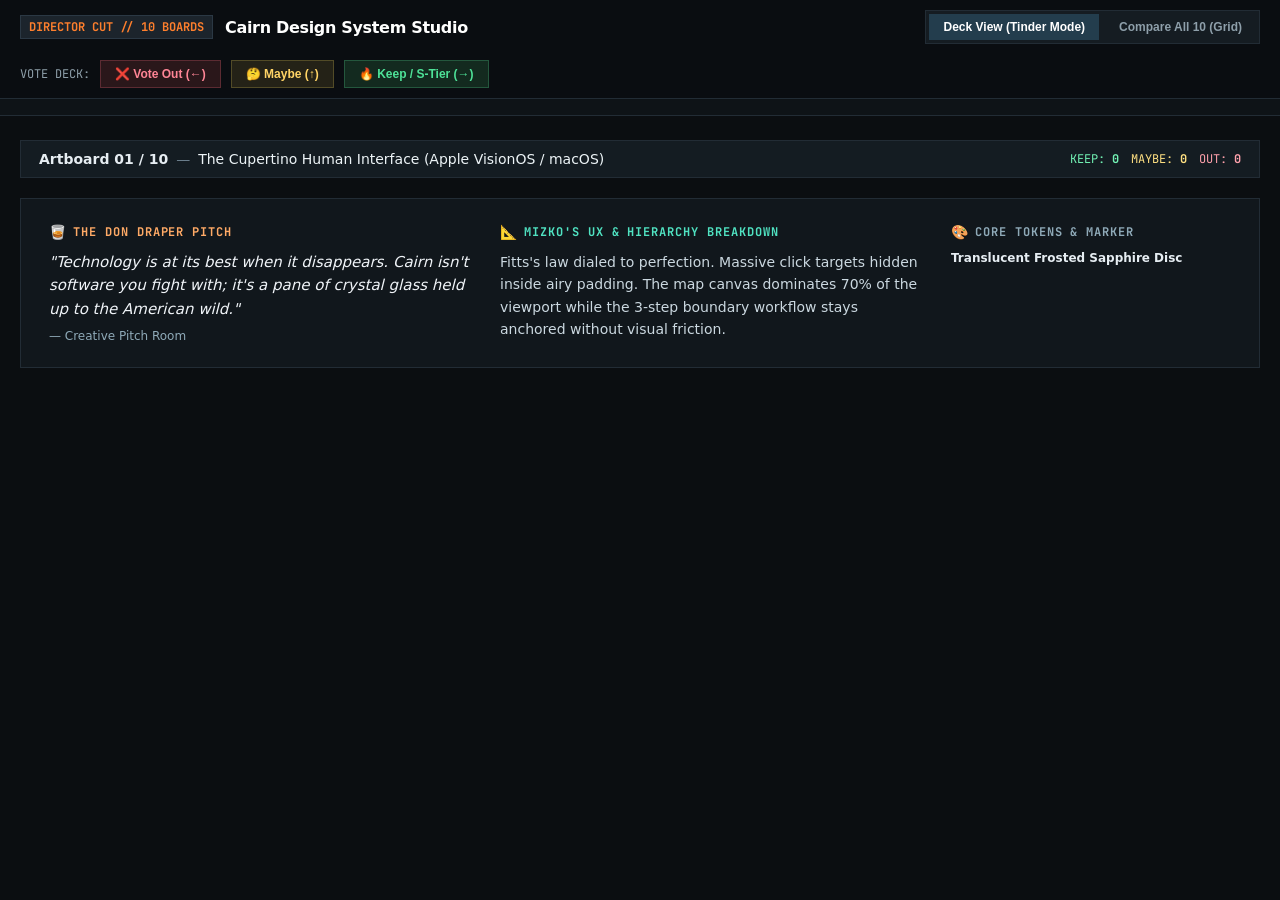
==== commit a8c0db8f: "feat(artboards): deliver 10 scrollable vision artboards with Tinder-style voting deck, Don Draper pi" ====
--- a/artboards.html
+++ b/artboards.html
@@ -3,186 +3,327 @@
 <head>
   <meta charset="utf-8">
   <meta name="viewport" content="width=device-width, initial-scale=1">
-  <title>Cairn — 5 Full Website Redesign Artboards (Topographic Sonar & Radar)</title>
+  <title>Cairn — 10 Vision Artboards (Creative Director & UX Breakdown)</title>
   <link rel="preconnect" href="https://fonts.googleapis.com">
   <link rel="preconnect" href="https://fonts.gstatic.com" crossorigin>
-  <link href="https://fonts.googleapis.com/css2?family=JetBrains+Mono:wght@400;500;600;700&family=Schibsted+Grotesk:wght@400;500;600;700;800;900&display=swap" rel="stylesheet">
+  <link href="https://fonts.googleapis.com/css2?family=Epilogue:wght@500;600;700;800;900&family=Instrument+Sans:wght@400;500;600;700&family=JetBrains+Mono:wght@400;500;600;700&family=Noto+Serif+JP:wght@400;600&family=Outfit:wght@400;500;600;700;800;900&family=Playfair+Display:ital,wght@0,600;0,700;1,600&family=Schibsted+Grotesk:wght@400;500;600;700;800;900&display=swap" rel="stylesheet">
   <style>
     :root {
-      --sans: 'Schibsted Grotesk', system-ui, -apple-system, sans-serif;
-      --mono: 'JetBrains Mono', ui-monospace, monospace;
+      --font-body: 'Schibsted Grotesk', system-ui, -apple-system, sans-serif;
+      --font-mono: 'JetBrains Mono', ui-monospace, monospace;
       --sunset: #FE7F2D;
       --adventure: #233D4D;
+      --bg-studio: #0B0E11;
+      --surface-studio: #13181E;
+      --border-studio: #222C35;
+      --text-studio: #E6EDF2;
+      --text-muted: #8E9FAA;
     }
 
     * { box-sizing: border-box; }
     html, body {
       margin: 0;
       padding: 0;
-      background: #090E11;
-      color: #EDF6F9;
-      font-family: var(--sans);
+      background: var(--bg-studio);
+      color: var(--text-studio);
+      font-family: system-ui, -apple-system, sans-serif;
       min-height: 100vh;
-    }
-
-    /* Top Navigation Studio Bar */
-    .studio-bar {
+      -webkit-font-smoothing: antialiased;
+    }
+
+    /* Top Studio Command Bar */
+    .studio-header {
       position: sticky;
       top: 0;
       z-index: 1000;
-      background: #121C22;
-      border-bottom: 2px solid var(--sunset);
-      padding: 12px 24px;
+      background: rgba(11, 14, 17, 0.94);
+      backdrop-filter: blur(12px);
+      border-bottom: 1px solid var(--border-studio);
+      padding: 10px 20px;
       display: flex;
       align-items: center;
       justify-content: space-between;
       gap: 16px;
       flex-wrap: wrap;
-      box-shadow: 0 6px 24px rgba(0,0,0,0.6);
-    }
-    .studio-brand {
+    }
+    .studio-brand-group {
+      display: flex;
+      align-items: center;
+      gap: 12px;
+    }
+    .studio-badge {
+      font-family: var(--font-mono);
+      font-size: 12px;
+      padding: 3px 8px;
+      background: #1C242C;
+      border: 1px solid #2B3844;
+      color: var(--sunset);
+      font-weight: 700;
+    }
+    .studio-title {
+      font-size: 16px;
+      font-weight: 800;
+      letter-spacing: -0.02em;
+      color: #FFF;
+      margin: 0;
+    }
+
+    /* Mode Switches & Sorter */
+    .studio-nav-modes {
+      display: flex;
+      align-items: center;
+      gap: 6px;
+      background: #151C22;
+      padding: 3px;
+      border: 1px solid var(--border-studio);
+    }
+    .mode-tab-btn {
+      font-size: 12px;
+      font-weight: 600;
+      padding: 6px 14px;
+      border: 0;
+      background: transparent;
+      color: var(--text-muted);
+      cursor: pointer;
+      transition: all 0.15s;
+    }
+    .mode-tab-btn:hover { color: #FFF; }
+    .mode-tab-btn.active {
+      background: #233D4D;
+      color: #FFF;
+      font-weight: 700;
+    }
+
+    /* Tinder-Style Voting Deck Controls */
+    .vote-deck-bar {
       display: flex;
       align-items: center;
       gap: 10px;
     }
-    .studio-logo-sq {
-      width: 14px;
-      height: 14px;
-      background: var(--sunset);
-    }
-    .studio-title {
-      font-size: 17px;
-      font-weight: 900;
-      letter-spacing: -0.01em;
-      color: #FFF;
-    }
-    .studio-tabs {
-      display: flex;
-      align-items: center;
-      gap: 4px;
-      background: #090E11;
-      padding: 4px;
-      border-radius: 6px;
-      border: 1px solid #233D4D;
-    }
-    .studio-tab-btn {
-      font-family: var(--mono);
-      font-size: 12px;
-      font-weight: 600;
-      padding: 6px 12px;
-      border: 0;
-      border-radius: 4px;
-      background: transparent;
-      color: #8FAAB8;
-      cursor: pointer;
-      transition: all 0.12s;
-    }
-    .studio-tab-btn:hover { color: #FFF; }
-    .studio-tab-btn.active {
-      background: var(--sunset);
-      color: #0E171D;
-      font-weight: 700;
-    }
-
-    .studio-scale-controls {
-      display: flex;
-      align-items: center;
-      gap: 6px;
-    }
-    .scale-btn {
-      font-family: var(--mono);
-      font-size: 11px;
-      background: #1B2B34;
-      border: 1px solid #28414F;
-      color: #B5CBD8;
-      padding: 5px 9px;
-      border-radius: 4px;
-      cursor: pointer;
-    }
-    .scale-btn.active {
-      border-color: var(--sunset);
-      color: var(--sunset);
-    }
-
-    /* Sub-header / Explainer Strip */
-    .studio-info {
-      max-width: 1440px;
-      margin: 20px auto 10px;
-      padding: 0 24px;
-      display: flex;
-      align-items: center;
-      justify-content: space-between;
-      flex-wrap: wrap;
-      gap: 16px;
-    }
-    .info-left h1 {
-      margin: 0 0 6px;
-      font-size: 26px;
-      font-weight: 900;
-      letter-spacing: -0.02em;
-    }
-    .info-left p {
-      margin: 0;
-      font-size: 14px;
-      color: #8FAAB8;
-    }
-    .active-palette-swatches {
-      display: flex;
-      align-items: center;
-      gap: 8px;
-      flex-wrap: wrap;
-    }
-    .swatch-tag {
+    .vote-btn {
       display: inline-flex;
       align-items: center;
       gap: 6px;
-      font-family: var(--mono);
-      font-size: 11px;
-      padding: 5px 9px;
-      background: #15222B;
-      border: 1px solid #233D4D;
-      border-radius: 4px;
-      color: #D6E4EB;
-    }
-    .swatch-pip {
+      padding: 6px 14px;
+      font-size: 12px;
+      font-weight: 700;
+      border: 1px solid transparent;
+      cursor: pointer;
+      transition: transform 0.1s, background 0.15s;
+    }
+    .vote-btn:hover { transform: translateY(-1px); }
+    .vote-btn:active { transform: translateY(1px); }
+    .vote-pass {
+      background: #2A171A;
+      border-color: #5C2B32;
+      color: #FF8596;
+    }
+    .vote-pass:hover { background: #3B1C22; color: #FFF; }
+    .vote-maybe {
+      background: #242217;
+      border-color: #524B27;
+      color: #FFD466;
+    }
+    .vote-maybe:hover { background: #38341E; color: #FFF; }
+    .vote-keep {
+      background: #132A1F;
+      border-color: #24573D;
+      color: #4EE298;
+    }
+    .vote-keep:hover { background: #1C4030; color: #FFF; }
+
+    /* Artboard Pill Scroller */
+    .artboard-pills-bar {
+      background: #0E1317;
+      border-bottom: 1px solid var(--border-studio);
+      padding: 8px 20px;
+      display: flex;
+      gap: 6px;
+      overflow-x: auto;
+      white-space: nowrap;
+    }
+    .artboard-pill-btn {
+      font-size: 12px;
+      padding: 6px 12px;
+      background: #161D24;
+      border: 1px solid #232D37;
+      color: #97A8B4;
+      cursor: pointer;
+      display: inline-flex;
+      align-items: center;
+      gap: 6px;
+      transition: all 0.15s;
+    }
+    .artboard-pill-btn:hover { color: #FFF; border-color: #3B4B59; }
+    .artboard-pill-btn.active {
+      background: var(--sunset);
+      border-color: var(--sunset);
+      color: #0E1317;
+      font-weight: 800;
+    }
+    .artboard-pill-btn .pill-tag {
+      font-family: var(--font-mono);
+      font-size: 12px;
+      opacity: 0.8;
+    }
+    .pill-vote-tag {
+      font-size: 12px;
+      padding: 2px 5px;
+      border-radius: 2px;
+      font-weight: 800;
+    }
+    .pill-vote-tag.keep { background: #1B4D36; color: #72F2B4; }
+    .pill-vote-tag.pass { background: #571C22; color: #FFA1AC; }
+    .pill-vote-tag.maybe { background: #524419; color: #FFE082; }
+
+    /* Layout Wrapper */
+    .studio-content {
+      max-width: 1480px;
+      margin: 0 auto;
+      padding: 24px 20px 80px;
+    }
+
+    /* Commentary Header (Draper + Mizko) */
+    .critique-card {
+      background: #11171C;
+      border: 1px solid var(--border-studio);
+      padding: 24px 28px;
+      margin-bottom: 24px;
+      display: grid;
+      grid-template-columns: 1fr 1fr 280px;
+      gap: 24px;
+      position: relative;
+    }
+    @media (max-width: 1100px) {
+      .critique-card { grid-template-columns: 1fr; }
+    }
+    .critique-col h3 {
+      font-size: 12px;
+      letter-spacing: 0.08em;
+      text-transform: uppercase;
+      font-family: var(--font-mono);
+      margin: 0 0 10px;
+      display: flex;
+      align-items: center;
+      gap: 6px;
+    }
+    .draper-col h3 { color: #FFAA66; }
+    .mizko-col h3 { color: #50E3C2; }
+    .meta-col h3 { color: #8FAAB8; }
+    .draper-quote {
+      font-size: 15px;
+      line-height: 1.55;
+      color: #F0F4F8;
+      font-style: italic;
+      margin: 0;
+    }
+    .draper-byline {
+      font-size: 12px;
+      font-style: normal;
+      color: #8FAAB8;
+      margin-top: 8px;
+      display: block;
+    }
+    .mizko-text {
+      font-size: 14px;
+      line-height: 1.6;
+      color: #CBD8E0;
+      margin: 0;
+    }
+    .swatches-strip {
+      display: flex;
+      flex-wrap: wrap;
+      gap: 6px;
+      margin-top: 10px;
+    }
+    .swatch-box {
+      display: flex;
+      align-items: center;
+      gap: 6px;
+      padding: 4px 8px;
+      background: #172026;
+      border: 1px solid #25333D;
+      font-family: var(--font-mono);
+      font-size: 12px;
+      color: #CADAE3;
+    }
+    .swatch-dot {
       width: 12px;
       height: 12px;
-      border-radius: 2px;
-      border: 1px solid rgba(0,0,0,0.4);
-    }
-
-    /* Artboard Viewport Container */
-    .artboard-stage-wrap {
-      max-width: 1440px;
-      margin: 16px auto 60px;
-      padding: 0 24px;
-    }
-    .board-container {
+      display: inline-block;
+    }
+
+    /* Live Ranking Drawer / Banner */
+    .vote-status-banner {
+      display: flex;
+      align-items: center;
+      justify-content: space-between;
+      background: #141C22;
+      border: 1px solid var(--border-studio);
+      padding: 10px 18px;
+      margin-bottom: 20px;
+      font-size: 14px;
+    }
+    .vote-tally-pills {
+      display: flex;
+      gap: 12px;
+      font-family: var(--font-mono);
+      font-size: 12px;
+    }
+
+    /* Artboard Viewport Frame (Single & Grid) */
+    .artboard-view-wrap {
+      margin-bottom: 40px;
+    }
+    .artboard-container {
       display: none;
-      animation: fadeIn 0.2s ease-in-out;
-    }
-    .board-container.active {
+    }
+    .artboard-container.active {
       display: block;
-    }
-    @keyframes fadeIn {
-      from { opacity: 0; transform: translateY(4px); }
+      animation: fadeUp 0.18s ease-out;
+    }
+    @keyframes fadeUp {
+      from { opacity: 0; transform: translateY(6px); }
       to { opacity: 1; transform: translateY(0); }
     }
 
-    /* Full Website Shell Frame */
+    /* Grid Mode Container */
+    .grid-view-mode {
+      display: grid;
+      grid-template-columns: repeat(auto-fit, minmax(460px, 1fr));
+      gap: 32px;
+    }
+    .grid-view-mode .artboard-container {
+      display: block !important;
+    }
+    .grid-view-mode .critique-card {
+      display: none;
+    }
+    .grid-view-mode .web-app-grid {
+      height: 540px;
+      grid-template-columns: 240px 1fr;
+    }
+    .grid-view-mode .web-panel {
+      padding: 14px 12px;
+      gap: 12px;
+    }
+
+    /* ------------------------------------------------------------- */
+    /* SHARED APP FRAME ARCHITECTURE                                 */
+    /* ------------------------------------------------------------- */
     .web-frame {
       overflow: hidden;
       border: 1px solid #233D4D;
+      background: #0E171D;
     }
     .web-titlebar {
-      padding: 10px 18px;
+      padding: 10px 16px;
       display: flex;
       align-items: center;
       justify-content: space-between;
-      border-bottom: 1px solid rgba(255,255,255,0.1);
-      font-family: var(--mono);
-      font-size: 11px;
-      color: #8FAAB8;
+      border-bottom: 1px solid rgba(255,255,255,0.08);
+      font-family: var(--font-mono);
+      font-size: 12px;
     }
     .browser-dots {
       display: flex;
@@ -192,137 +333,137 @@
       width: 10px;
       height: 10px;
       border-radius: 50%;
-      background: #233D4D;
-    }
-
-    /* Website Grid (Sidebar + Map Stage) */
+      background: rgba(255,255,255,0.25);
+    }
+
+    /* Split: Left Scrollable Sidebar + Right Map */
     .web-app-grid {
-      height: 780px;
+      height: 700px;
       display: grid;
-      grid-template-columns: 400px 1fr;
+      grid-template-columns: 390px 1fr;
       position: relative;
     }
-    @media (max-width: 1080px) {
-      .web-app-grid { grid-template-columns: 340px 1fr; height: 720px; }
-    }
-
-    /* Common Sidebar Styles */
+    @media (max-width: 1024px) {
+      .web-app-grid { grid-template-columns: 340px 1fr; height: 640px; }
+    }
+
+    /* Left Sidebar: Scrollable, Structured, Lite */
     .web-panel {
       overflow-y: auto;
-      padding: 24px 22px;
+      overscroll-behavior: contain;
+      padding: 22px 20px;
       display: flex;
       flex-direction: column;
       gap: 18px;
-      position: relative;
-      border-right: 1px solid #233D4D;
+      border-right: 1px solid rgba(255,255,255,0.1);
       font-size: 14px;
     }
-    .web-brand {
+    .web-panel::-webkit-scrollbar {
+      width: 6px;
+    }
+    .web-panel::-webkit-scrollbar-thumb {
+      background: rgba(255,255,255,0.15);
+      border-radius: 3px;
+    }
+
+    /* Brand Header */
+    .brand-row {
       display: flex;
       align-items: center;
       justify-content: space-between;
-      gap: 12px;
-    }
-    .web-logo {
-      font-size: 24px;
-      font-weight: 900;
+    }
+    .brand-logo-wrap {
+      display: flex;
+      align-items: center;
+      gap: 10px;
+    }
+    .brand-name {
+      font-size: 20px;
+      font-weight: 800;
       letter-spacing: -0.02em;
-      display: flex;
-      align-items: center;
-      gap: 9px;
-    }
-    .web-tagline {
+      margin: 0;
+    }
+    .brand-desc {
+      font-size: 12px;
+      line-height: 1.45;
       margin: 4px 0 0;
-      font-size: 13px;
-      line-height: 1.45;
-    }
-    .web-step-title {
-      font-size: 14px;
-      font-weight: 800;
+    }
+
+    /* Step Heading */
+    .step-header {
       display: flex;
       align-items: center;
       gap: 8px;
-      margin: 0;
-      letter-spacing: -0.01em;
-    }
-    .web-step-idx {
-      width: 22px;
-      height: 22px;
+      font-size: 14px;
+      font-weight: 700;
+      margin-top: 4px;
+    }
+    .step-badge-num {
+      width: 20px;
+      height: 20px;
       display: grid;
       place-items: center;
-      border-radius: 3px;
-      font-family: var(--mono);
-      font-weight: 900;
-      font-size: 11px;
-    }
-
-    /* Controls in Sidebar */
-    .web-search-box {
+      font-family: var(--font-mono);
+      font-size: 12px;
+      font-weight: 800;
+    }
+
+    /* Search & Filter Chips */
+    .search-input-row {
       display: flex;
       gap: 6px;
     }
-    .web-input {
+    .search-field {
       flex: 1;
-      height: 40px;
+      height: 38px;
       padding: 0 12px;
-      font-size: 13px;
-      font-family: var(--sans);
-      border-radius: 6px;
-      border: 1px solid transparent;
+      font-size: 14px;
       outline: none;
-    }
-    .web-btn {
-      height: 40px;
+      font-family: inherit;
+    }
+    .action-btn {
+      height: 38px;
       padding: 0 14px;
+      font-size: 14px;
       font-weight: 700;
-      font-size: 13px;
-      border-radius: 6px;
-      border: 0;
       cursor: pointer;
       display: inline-flex;
       align-items: center;
       justify-content: center;
-      gap: 6px;
-      touch-action: manipulation;
-    }
-
-    /* Chips */
-    .web-chips {
+      font-family: inherit;
+    }
+    .filter-chips-list {
       display: flex;
       flex-wrap: wrap;
-      gap: 6px;
-    }
-    .web-chip {
+      gap: 5px;
+    }
+    .filter-chip {
       font-size: 12px;
       font-weight: 600;
-      padding: 6px 11px;
-      border-radius: 999px;
-      border: 1px solid transparent;
+      padding: 5px 9px;
       cursor: pointer;
     }
 
-    /* Route Box */
-    .web-route-box {
-      padding: 4px 0;
+    /* Route Stops & Modes */
+    .route-box {
       display: flex;
       flex-direction: column;
       gap: 10px;
-    }
-    .web-modes-row {
-      display: flex;
-      gap: 6px;
-    }
-    .web-mode-pill {
+      padding: 4px 0;
+    }
+    .mode-pills-row {
+      display: flex;
+      gap: 4px;
+    }
+    .mode-pill {
       flex: 1;
       text-align: center;
-      padding: 6px 8px;
+      padding: 6px 4px;
       font-size: 12px;
       font-weight: 700;
-      border-radius: 999px;
-      border: 1px solid transparent;
       cursor: pointer;
     }
-    .web-stops {
+    .stops-list {
       list-style: none;
       margin: 0;
       padding: 0;
@@ -330,1212 +471,2248 @@
       flex-direction: column;
       gap: 6px;
     }
-    .web-stop {
+    .stop-row {
       display: flex;
       align-items: center;
       gap: 8px;
       padding: 8px 10px;
-      border-radius: 6px;
-      font-size: 13px;
-      border: 1px solid transparent;
-    }
-    .web-stop-num {
-      width: 20px;
-      height: 20px;
+      font-size: 12px;
+    }
+    .stop-index-pill {
+      width: 18px;
+      height: 18px;
       display: grid;
       place-items: center;
-      border-radius: 2px;
-      font-family: var(--mono);
-      font-size: 11px;
-      font-weight: 900;
-      flex: none;
-    }
-    .web-stop-name {
+      font-family: var(--font-mono);
+      font-size: 12px;
+      font-weight: 800;
+      flex-shrink: 0;
+    }
+    .stop-label {
       flex: 1;
+      white-space: nowrap;
       overflow: hidden;
       text-overflow: ellipsis;
-      white-space: nowrap;
-      font-weight: 600;
-    }
-    .web-stop-badge {
-      font-family: var(--mono);
-      font-size: 11px;
-      flex: none;
-    }
-
-    /* Download Box */
-    .web-download-row {
+    }
+    .stop-meta {
+      font-family: var(--font-mono);
+      font-size: 12px;
+    }
+
+    /* Layer Item */
+    .layer-item-box {
+      padding: 10px 12px;
+      display: flex;
+      flex-direction: column;
+      gap: 6px;
+    }
+    .layer-top-row {
+      display: flex;
+      justify-content: space-between;
+      align-items: center;
+      font-weight: 700;
+    }
+
+    /* Export Formats */
+    .formats-grid {
       display: grid;
-      grid-template-columns: 1fr 1fr;
+      grid-template-columns: repeat(2, 1fr);
       gap: 6px;
     }
-    .web-fmt-card {
+    .format-tile {
       padding: 8px 10px;
-      border-radius: 6px;
-      border: 1px solid transparent;
+      display: flex;
+      align-items: center;
+      gap: 8px;
+      font-size: 12px;
       cursor: pointer;
-      font-size: 12px;
+    }
+
+    /* Primary CTA */
+    .download-cta-btn {
+      margin-top: 10px;
+      height: 42px;
+      width: 100%;
+      font-size: 14px;
+      font-weight: 800;
+      cursor: pointer;
       display: flex;
       align-items: center;
+      justify-content: center;
       gap: 6px;
     }
-    .web-fmt-card strong { font-size: 13px; }
-
-    /* Map Stage */
+
+    /* ------------------------------------------------------------- */
+    /* RIGHT MAP STAGE: Consistent Topo/Boundary Geometry            */
+    /* ------------------------------------------------------------- */
     .web-stage {
       position: relative;
       overflow: hidden;
-    }
-    .web-map-svg {
+      background: #0E161C;
+    }
+    .map-svg-canvas {
       position: absolute;
-      inset: 0;
+      top: 0;
+      left: 0;
       width: 100%;
       height: 100%;
     }
 
-    /* Floating Mode Bar */
-    .web-modebar {
+    /* Beacon Marker Position */
+    .map-marker-pin {
       position: absolute;
-      top: 14px;
-      left: 14px;
-      z-index: 10;
-      display: flex;
-      padding: 3px;
-      border-radius: 999px;
-      border: 1px solid transparent;
-      box-shadow: 0 4px 16px rgba(0,0,0,0.4);
-    }
-    .web-modebar-btn {
-      padding: 7px 16px;
-      font-size: 13px;
+      top: 44%;
+      left: 56%;
+      transform: translate(-50%, -50%);
+      display: flex;
+      flex-direction: column;
+      align-items: center;
+      gap: 6px;
+      z-index: 20;
+      pointer-events: none;
+    }
+    .marker-label-tag {
+      font-family: var(--font-mono);
+      font-size: 12px;
       font-weight: 700;
-      border-radius: 999px;
-      border: 0;
-      background: transparent;
-      cursor: pointer;
-    }
-
-    /* Floating Navigation Controls */
-    .web-map-ctrls {
+      padding: 4px 8px;
+      white-space: nowrap;
+      box-shadow: 0 4px 12px rgba(0,0,0,0.5);
+    }
+
+    /* Top HUD Chips */
+    .map-hud-bar {
       position: absolute;
       top: 14px;
       right: 14px;
+      display: flex;
+      gap: 8px;
       z-index: 10;
-      display: flex;
-      flex-direction: column;
+    }
+    .hud-chip {
+      font-family: var(--font-mono);
+      font-size: 12px;
+      padding: 5px 9px;
+    }
+
+    /* Map Mode Pills */
+    .map-mode-dock {
+      position: absolute;
+      bottom: 16px;
+      left: 16px;
+      display: flex;
       gap: 4px;
-    }
-    .web-ctrl-btn {
-      width: 32px;
-      height: 32px;
-      border-radius: 6px;
-      border: 1px solid transparent;
-      display: grid;
-      place-items: center;
-      font-weight: 700;
+      z-index: 10;
+    }
+    .dock-btn {
+      font-size: 12px;
+      font-weight: 600;
+      padding: 6px 10px;
       cursor: pointer;
-      font-family: var(--mono);
-      font-size: 14px;
-    }
-
-    /* Floating HUD telemetry badges */
-    .web-hud-top {
-      position: absolute;
-      bottom: 14px;
-      left: 14px;
-      z-index: 10;
-      display: flex;
-      align-items: center;
-      gap: 8px;
-      font-family: var(--mono);
-      font-size: 11px;
-    }
-    .web-hud-pill {
-      padding: 5px 10px;
-      border-radius: 4px;
-      border: 1px solid transparent;
-      backdrop-filter: blur(4px);
-    }
-
-    /* Map Marker */
-    .web-beacon {
-      position: absolute;
-      transform: translate(-50%, -50%);
-      display: flex;
-      flex-direction: column;
-      align-items: center;
-      gap: 6px;
-      cursor: pointer;
-      z-index: 20;
-    }
-    .beacon-pill-tag {
-      font-family: var(--mono);
-      font-size: 11px;
-      font-weight: 700;
-      padding: 3px 8px;
-      border-radius: 3px;
-      white-space: nowrap;
-      border: 1px solid transparent;
-    }
-
-    /* Popups on Map */
-    .web-popup {
-      position: absolute;
-      width: 250px;
-      padding: 14px 16px;
-      border-radius: 8px;
-      z-index: 25;
-      border: 1px solid transparent;
-      box-shadow: 0 12px 30px rgba(0,0,0,0.6);
-      display: flex;
-      flex-direction: column;
-      gap: 6px;
-    }
-    .web-popup-name { font-weight: 800; font-size: 15px; }
-    .web-popup-meta { font-family: var(--mono); font-size: 11px; }
-
-    /* ========================================================= */
-    /* THEME 1: DEEP SEA SONAR & BATHYMETRY                      */
-    /* ========================================================= */
-    .theme-1 .web-titlebar { background: #13222B; border-color: #233D4D; }
-    .theme-1 .web-panel { background: #152530; border-color: #233D4D; color: #EDF6F9; }
-    .theme-1 .web-brand h1 { color: #FFF; }
-    .theme-1 .web-brand p { color: #8FAAB8; }
-    .theme-1 .web-step-idx { background: #FE7F2D; color: #0E171D; }
-    .theme-1 .web-input { background: #0F1B22; border-color: #233D4D; color: #FFF; }
-    .theme-1 .web-btn-primary { background: #FE7F2D; color: #0E171D; }
-    .theme-1 .web-btn-primary:hover { filter: brightness(1.08); }
-    .theme-1 .web-chip { background: #1C3140; border-color: #29475C; color: #9AB6C7; }
-    .theme-1 .web-chip.active { background: rgba(254,127,45,0.18); border-color: #FE7F2D; color: #FE7F2D; }
-    .theme-1 .web-mode-pill { background: #182C38; border-color: #2A4C61; color: #9AB6C7; }
-    .theme-1 .web-mode-pill.active { background: #FE7F2D; border-color: #FE7F2D; color: #0E171D; }
-    .theme-1 .web-stop { background: #152631; border-color: #233D4D; }
-    .theme-1 .web-stop-num { background: #FE7F2D; color: #0E171D; }
-    .theme-1 .web-stop-name { color: #FFF; }
-    .theme-1 .web-stop-badge { color: #8FAAB8; }
-    .theme-1 .web-fmt-card { background: #182C38; border-color: #233D4D; color: #D7E5EC; }
-    .theme-1 .web-fmt-card.active { border-color: #FE7F2D; background: rgba(254,127,45,0.14); color: #FFF; }
-    .theme-1 .web-stage { background: #0A141A; }
-    .theme-1 .web-modebar { background: #152530; border-color: #233D4D; }
-    .theme-1 .web-modebar-btn { color: #8FAAB8; }
-    .theme-1 .web-modebar-btn.active { background: #FE7F2D; color: #0E171D; }
-    .theme-1 .web-ctrl-btn { background: #152530; border-color: #233D4D; color: #D7E5EC; }
-    .theme-1 .web-hud-pill { background: rgba(14,27,34,0.85); border-color: #233D4D; color: #8FAAB8; }
-    .theme-1 .beacon-pill-tag { background: #0E1B22; border-color: #FE7F2D; color: #FE7F2D; }
-    .theme-1 .web-popup { background: #152530; border-color: #FE7F2D; color: #FFF; }
-    .theme-1 .web-popup-meta { color: #8FAAB8; }
-
-    /* Radar sweep animation */
-    .sonar-beam-1 {
-      position: absolute;
-      top: 50%;
-      left: 55%;
-      width: 600px;
-      height: 600px;
-      margin-top: -300px;
-      margin-left: -300px;
-      border-radius: 50%;
-      background: conic-gradient(from 0deg, transparent 0deg, transparent 310deg, rgba(254,127,45,0.18) 360deg);
-      animation: rotateSweep 8s linear infinite;
-      pointer-events: none;
-    }
-    @keyframes rotateSweep {
-      from { transform: rotate(0deg); }
-      to { transform: rotate(360deg); }
-    }
-
-    /* ========================================================= */
-    /* THEME 2: ALPINE TOPO RECON (USGS VECTOR FIELD)            */
-    /* ========================================================= */
-    .theme-2 .web-titlebar { background: #17242C; border-color: #2E4757; }
-    .theme-2 .web-panel { background: #1A2832; border-color: #2E4757; color: #F2F7F9; }
-    .theme-2 .web-brand h1 { color: #FFF; font-family: var(--mono); letter-spacing: 0.5px; }
-    .theme-2 .web-brand p { color: #9BB2BE; }
-    .theme-2 .web-step-idx { background: #FE7F2D; color: #111A20; font-weight: 900; }
-    .theme-2 .web-input { background: #111B22; border-color: #2E4757; color: #FFF; border-left: 3px solid #FE7F2D; }
-    .theme-2 .web-btn-primary { background: #233D4D; border: 1px solid #FE7F2D; color: #FFF; font-family: var(--mono); }
-    .theme-2 .web-btn-primary:hover { background: #FE7F2D; color: #111A20; }
-    .theme-2 .web-chip { background: #213340; border-color: #335063; color: #A7BECC; }
-    .theme-2 .web-chip.active { background: #FE7F2D; border-color: #FE7F2D; color: #111A20; }
-    .theme-2 .web-mode-pill { background: #1A2933; border-color: #2F4C5E; color: #9BB2BE; }
-    .theme-2 .web-mode-pill.active { background: #FE7F2D; border-color: #FE7F2D; color: #111A20; }
-    .theme-2 .web-stop { background: #16242D; border-color: #2E4757; border-left: 2px solid #FE7F2D; }
-    .theme-2 .web-stop-num { background: #121E26; color: #FE7F2D; border: 1px solid #FE7F2D; }
-    .theme-2 .web-stop-name { color: #FFF; }
-    .theme-2 .web-stop-badge { color: #E29578; font-weight: 700; }
-    .theme-2 .web-fmt-card { background: #1B2933; border-color: #2E4757; color: #E0EBF0; }
-    .theme-2 .web-fmt-card.active { border-color: #FE7F2D; color: #FFF; }
-    .theme-2 .web-stage { background: #0E161C; }
-    .theme-2 .web-modebar { background: #182630; border-color: #2E4757; border-radius: 4px; }
-    .theme-2 .web-modebar-btn { color: #9BB2BE; border-radius: 4px; font-family: var(--mono); }
-    .theme-2 .web-modebar-btn.active { background: #FE7F2D; color: #111A20; }
-    .theme-2 .web-ctrl-btn { background: #182630; border-color: #2E4757; color: #FFF; border-radius: 4px; }
-    .theme-2 .web-hud-pill { background: #142129; border-color: #2E4757; color: #9BB2BE; border-radius: 4px; }
-    .theme-2 .beacon-pill-tag { background: #FE7F2D; color: #111A20; font-weight: 800; border-radius: 2px; }
-    .theme-2 .web-popup { background: #182630; border-color: #FE7F2D; color: #FFF; border-radius: 4px; }
-    .theme-2 .web-popup-meta { color: #E29578; }
-
-    /* ========================================================= */
-    /* THEME 3: MINIMALIST AERO RADAR INSTRUMENT                 */
-    /* ========================================================= */
-    .theme-3 .web-titlebar { background: #141E25; border-color: #233D4D; }
-    .theme-3 .web-panel { background: #16222B; border-color: #233D4D; color: #FFF; }
-    .theme-3 .web-brand h1 { color: #FFF; font-weight: 900; }
-    .theme-3 .web-brand p { color: #7E9AA8; }
-    .theme-3 .web-step-idx { background: #101B22; color: #FE7F2D; border: 1px solid #FE7F2D; font-weight: 800; border-radius: 50%; }
-    .theme-3 .web-input { background: #0E171E; border: 1px solid #233D4D; border-radius: 20px; color: #FFF; }
-    .theme-3 .web-btn-primary { background: #FE7F2D; color: #000; border-radius: 20px; font-weight: 800; }
-    .theme-3 .web-chip { background: transparent; border-color: #274254; color: #8BA7B8; border-radius: 20px; }
-    .theme-3 .web-chip.active { background: #101B22; border-color: #FE7F2D; color: #FE7F2D; }
-    .theme-3 .web-mode-pill { background: #182630; border-color: transparent; color: #8BA7B8; }
-    .theme-3 .web-mode-pill.active { background: #FE7F2D; color: #000; font-weight: 800; }
-    .theme-3 .web-stop { background: #132029; border-color: #233D4D; border-radius: 8px; }
-    .theme-3 .web-stop-num { background: #101B22; color: #FE7F2D; border: 1px solid #FE7F2D; border-radius: 50%; }
-    .theme-3 .web-stop-name { color: #FFF; }
-    .theme-3 .web-stop-badge { color: #48CAE4; font-weight: 700; }
-    .theme-3 .web-fmt-card { background: #121D25; border-color: #233D4D; border-radius: 8px; color: #FFF; }
-    .theme-3 .web-fmt-card.active { border-color: #FE7F2D; background: rgba(254,127,45,0.1); }
-    .theme-3 .web-stage { background: #0B1218; }
-    .theme-3 .web-modebar { background: #16222B; border-color: #233D4D; }
-    .theme-3 .web-modebar-btn { color: #8BA7B8; }
-    .theme-3 .web-modebar-btn.active { background: #FE7F2D; color: #000; font-weight: 800; }
-    .theme-3 .web-ctrl-btn { background: #16222B; border-color: #233D4D; color: #FFF; border-radius: 20px; }
-    .theme-3 .web-hud-pill { background: #121E26; border-color: #233D4D; color: #8BA7B8; border-radius: 20px; }
-    .theme-3 .beacon-pill-tag { background: #121E26; border-color: #FE7F2D; color: #FFF; border-radius: 20px; }
-    .theme-3 .web-popup { background: #16222B; border-color: #233D4D; color: #FFF; border-radius: 12px; }
-    .theme-3 .web-popup-meta { color: #48CAE4; }
-
-    /* ========================================================= */
-    /* THEME 4: TACTICAL SATELLITE MGRS TERMINAL                 */
-    /* ========================================================= */
-    .theme-4 .web-titlebar { background: #0E171D; border-color: #294555; }
-    .theme-4 .web-panel { background: #101B22; border-color: #294555; color: #E9F2F5; font-family: var(--mono); }
-    .theme-4 .web-brand h1 { color: #FE7F2D; font-size: 20px; letter-spacing: 1px; }
-    .theme-4 .web-brand p { color: #7693A1; font-size: 12px; }
-    .theme-4 .web-step-idx { background: #FE7F2D; color: #080F14; border-radius: 0; }
-    .theme-4 .web-input { background: #080F14; border: 1px solid #294555; color: #FFF; border-radius: 0; }
-    .theme-4 .web-btn-primary { background: #FE7F2D; color: #080F14; border-radius: 0; font-family: var(--mono); font-weight: 900; }
-    .theme-4 .web-chip { background: #162631; border-color: #2E4E62; color: #8AAAB8; border-radius: 0; font-family: var(--mono); }
-    .theme-4 .web-chip.active { background: #FE7F2D; color: #080F14; font-weight: 900; border-color: #FE7F2D; }
-    .theme-4 .web-mode-pill { background: #162631; border-color: #294555; color: #8AAAB8; border-radius: 0; font-family: var(--mono); }
-    .theme-4 .web-mode-pill.active { background: #FE7F2D; border-color: #FE7F2D; color: #080F14; font-weight: 900; }
-    .theme-4 .web-stop { background: #0E181F; border: 1px solid #294555; border-radius: 0; }
-    .theme-4 .web-stop-num { background: #FE7F2D; color: #080F14; border-radius: 0; }
-    .theme-4 .web-stop-name { color: #FFF; font-family: var(--mono); }
-    .theme-4 .web-stop-badge { color: #FFB703; }
-    .theme-4 .web-fmt-card { background: #0E181F; border: 1px solid #294555; border-radius: 0; color: #FFF; font-family: var(--mono); }
-    .theme-4 .web-fmt-card.active { border-color: #FE7F2D; background: rgba(254,127,45,0.2); }
-    .theme-4 .web-stage { background: #060B0E; }
-    .theme-4 .web-modebar { background: #101B22; border-color: #294555; border-radius: 0; }
-    .theme-4 .web-modebar-btn { color: #8AAAB8; border-radius: 0; font-family: var(--mono); }
-    .theme-4 .web-modebar-btn.active { background: #FE7F2D; color: #080F14; font-weight: 900; }
-    .theme-4 .web-ctrl-btn { background: #101B22; border-color: #294555; color: #FE7F2D; border-radius: 0; }
-    .theme-4 .web-hud-pill { background: #0E181F; border-color: #294555; color: #8AAAB8; border-radius: 0; }
-    .theme-4 .beacon-pill-tag { background: #FE7F2D; color: #080F14; font-weight: 900; border-radius: 0; }
-    .theme-4 .web-popup { background: #101B22; border: 1px solid #FE7F2D; border-radius: 0; color: #FFF; font-family: var(--mono); }
-    .theme-4 .web-popup-meta { color: #FFB703; }
-
-    /* ========================================================= */
-    /* THEME 5: WARM TOPOGRAPHIC DUSK (CANYON & SUNSET)          */
-    /* ========================================================= */
-    .theme-5 .web-titlebar { background: #1A1F26; border-color: #344350; }
-    .theme-5 .web-panel { background: #1C232B; border-color: #344350; color: #FAF5F0; }
-    .theme-5 .web-brand h1 { color: #FAF5F0; }
-    .theme-5 .web-brand p { color: #A5B4C0; }
-    .theme-5 .web-step-idx { background: #FE7F2D; color: #14171C; }
-    .theme-5 .web-input { background: #13181E; border: 1px solid #344350; color: #FFF; }
-    .theme-5 .web-btn-primary { background: #FE7F2D; color: #14171C; font-weight: 800; }
-    .theme-5 .web-chip { background: #262F39; border-color: #3D4C5A; color: #CAD7E2; }
-    .theme-5 .web-chip.active { background: rgba(254,127,45,0.2); border-color: #FE7F2D; color: #FE7F2D; }
-    .theme-5 .web-mode-pill { background: #222B34; border-color: #384856; color: #CAD7E2; }
-    .theme-5 .web-mode-pill.active { background: #FE7F2D; color: #14171C; border-color: #FE7F2D; font-weight: 800; }
-    .theme-5 .web-stop { background: #171D24; border-color: #344350; }
-    .theme-5 .web-stop-num { background: #FE7F2D; color: #14171C; }
-    .theme-5 .web-stop-name { color: #FAF5F0; }
-    .theme-5 .web-stop-badge { color: #F4A261; font-weight: 700; }
-    .theme-5 .web-fmt-card { background: #182027; border-color: #344350; color: #FAF5F0; }
-    .theme-5 .web-fmt-card.active { border-color: #FE7F2D; background: rgba(254,127,45,0.18); }
-    .theme-5 .web-stage { background: #0E1216; }
-    .theme-5 .web-modebar { background: #1C232B; border-color: #344350; }
-    .theme-5 .web-modebar-btn { color: #A5B4C0; }
-    .theme-5 .web-modebar-btn.active { background: #FE7F2D; color: #14171C; font-weight: 800; }
-    .theme-5 .web-ctrl-btn { background: #1C232B; border-color: #344350; color: #FAF5F0; }
-    .theme-5 .web-hud-pill { background: #171E25; border-color: #344350; color: #A5B4C0; }
-    .theme-5 .beacon-pill-tag { background: #14181F; border-color: #FE7F2D; color: #FE7F2D; }
-    .theme-5 .web-popup { background: #1C232B; border-color: #FE7F2D; color: #FAF5F0; }
-    .theme-5 .web-popup-meta { color: #F4A261; }
-
-    /* Grid Comparison View */
-    .compare-grid-mode {
-      display: grid;
-      grid-template-columns: repeat(auto-fit, minmax(440px, 1fr));
-      gap: 28px;
-    }
-    .compare-grid-mode .board-container {
-      display: block !important;
-    }
-    .compare-grid-mode .web-app-grid {
-      height: 520px;
-      grid-template-columns: 200px 1fr;
-    }
-    .compare-grid-mode .web-panel {
-      padding: 12px;
-      gap: 10px;
-      font-size: 11px;
-    }
-    .compare-grid-mode .web-logo {
-      font-size: 16px;
-    }
-    .compare-grid-mode .web-tagline {
-      display: none;
-    }
-
-    /* Pixel Icons (SVG) */
-    .pixel-svg-icon {
-      image-rendering: pixelated;
-      display: block;
-    }
+      border: 0;
+    }
+
+    /* ------------------------------------------------------------- */
+    /* 10 DISTINCT THEME DEFINITIONS                                 */
+    /* ------------------------------------------------------------- */
+
+    /* === 01. THE CUPERTINO (Apple Human Interface) === */
+    .theme-apple { font-family: -apple-system, BlinkMacSystemFont, "SF Pro Text", "Helvetica Neue", sans-serif; }
+    .theme-apple .web-frame { border: 1px solid #D2D2D7; background: #F5F5F7; }
+    .theme-apple .web-titlebar { background: #E8E8ED; color: #1D1D1F; border-color: #D2D2D7; }
+    .theme-apple .b-dot { background: #BFBFC3; }
+    .theme-apple .web-panel { background: rgba(255,255,255,0.85); color: #1D1D1F; border-right: 1px solid #E5E5EA; }
+    .theme-apple .brand-name { color: #000; font-weight: 700; letter-spacing: -0.03em; }
+    .theme-apple .brand-desc { color: #5A5A5F; }
+    .theme-apple .step-badge-num { background: #0071E3; color: #FFF; border-radius: 50%; }
+    .theme-apple .search-field { background: #FFFFFF; border: 1px solid #D2D2D7; border-radius: 10px; color: #1D1D1F; }
+    .theme-apple .action-btn { background: #0071E3; color: #FFF; border-radius: 10px; border: 0; font-weight: 600; }
+    .theme-apple .filter-chip { background: #E8E8ED; color: #1D1D1F; border-radius: 999px; border: 0; }
+    .theme-apple .filter-chip.active { background: #0071E3; color: #FFF; }
+    .theme-apple .mode-pill { background: #E8E8ED; color: #1D1D1F; border-radius: 8px; }
+    .theme-apple .mode-pill.active { background: #FFF; color: #0055B3; font-weight: 700; box-shadow: 0 2px 6px rgba(0,0,0,0.08); }
+    .theme-apple .stop-row { background: #FFFFFF; border: 1px solid #E5E5EA; border-radius: 10px; color: #1D1D1F; }
+    .theme-apple .stop-index-pill { background: #0055B3; color: #FFFFFF; border-radius: 50%; }
+    .theme-apple .stop-meta { color: #5A5A5F; }
+    .theme-apple .layer-item-box { background: #FFFFFF; border: 1px solid #E5E5EA; border-radius: 10px; }
+    .theme-apple .format-tile { background: #FFFFFF; border: 1px solid #E5E5EA; border-radius: 8px; color: #1D1D1F; }
+    .theme-apple .format-tile.active { border-color: #0055B3; background: #E6F0FC; color: #003F8A; font-weight: 700; }
+    .theme-apple .format-tile.active span { opacity: 1 !important; color: #003F8A !important; }
+    .theme-apple .download-cta-btn { background: #0071E3; color: #FFF; border-radius: 10px; border: 0; }
+    .theme-apple .web-stage { background: #EBF0F5; color: #1D1D1F; }
+    .theme-apple .marker-label-tag { background: rgba(255,255,255,0.92); color: #1D1D1F; border-radius: 8px; border: 1px solid #D2D2D7; }
+    .theme-apple .hud-chip { background: rgba(255,255,255,0.85); color: #1D1D1F; border-radius: 8px; border: 1px solid #D2D2D7; }
+    .theme-apple .dock-btn { background: rgba(255,255,255,0.85); color: #1D1D1F; border-radius: 6px; }
+    .theme-apple .dock-btn.active { background: #0071E3; color: #FFF; }
+
+    /* === 02. LINEAR OBSIDIAN (Modern High-Velocity Tool) === */
+    .theme-linear { font-family: system-ui, sans-serif, system-ui, sans-serif; }
+    .theme-linear .web-frame { border: 1px solid #23252A; background: #08090A; }
+    .theme-linear .web-titlebar { background: #0D0F12; color: #8A8F98; border-color: #1E2024; }
+    .theme-linear .web-panel { background: #0C0D0E; color: #D0D6E0; border-right: 1px solid #1E2024; }
+    .theme-linear .brand-name { color: #F7F8F8; font-weight: 700; letter-spacing: -0.02em; }
+    .theme-linear .brand-desc { color: #8A8F98; }
+    .theme-linear .step-badge-num { background: #5E6AD2; color: #FFF; border-radius: 4px; }
+    .theme-linear .search-field { background: #131416; border: 1px solid #23252A; border-radius: 6px; color: #FFF; }
+    .theme-linear .action-btn { background: #5E6AD2; color: #FFF; border-radius: 6px; border: 0; }
+    .theme-linear .filter-chip { background: #141619; border: 1px solid #23262B; color: #8A8F98; border-radius: 4px; }
+    .theme-linear .filter-chip.active { background: rgba(94,106,210,0.18); border-color: #5E6AD2; color: #8C99F7; }
+    .theme-linear .mode-pill { background: #131417; border: 1px solid #22252A; color: #8A8F98; border-radius: 4px; }
+    .theme-linear .mode-pill.active { background: #222634; border-color: #5E6AD2; color: #FFF; }
+    .theme-linear .stop-row { background: #111215; border: 1px solid #1F2126; border-radius: 6px; color: #D0D6E0; }
+    .theme-linear .stop-index-pill { background: #1B1E28; color: #8C99F7; border-radius: 3px; }
+    .theme-linear .stop-meta { color: #8C99F7; }
+    .theme-linear .layer-item-box { background: #111317; border: 1px solid #22262E;  border-radius: 4px; }
+    .theme-linear .format-tile { background: #101214; border: 1px solid #1F2227; border-radius: 6px; color: #D0D6E0; }
+    .theme-linear .format-tile.active { border-color: #5E6AD2; background: rgba(94,106,210,0.12); color: #FFF; }
+    .theme-linear .download-cta-btn { background: #5E6AD2; color: #FFF; border-radius: 6px; border: 0; }
+    .theme-linear .web-stage { background: #070809; }
+    .theme-linear .marker-label-tag { background: #111317; color: #FFF; border: 1px solid #5E6AD2; border-radius: 4px; }
+    .theme-linear .hud-chip { background: #111317; color: #8A8F98; border: 1px solid #23252A; border-radius: 4px; }
+    .theme-linear .dock-btn { background: #111317; color: #8A8F98; border-radius: 4px; }
+    .theme-linear .dock-btn.active { background: #5E6AD2; color: #FFF; }
+
+    /* === 03. NPS UNIGRID (Massimo Vignelli 1977 Heritage) === */
+    .theme-nps { font-family: system-ui, sans-serif, Helvetica, Arial, sans-serif; }
+    .theme-nps .web-frame { border: 2px solid #000; background: #F8F5EE; }
+    .theme-nps .web-titlebar { background: #000000; color: #FFFFFF; font-weight: 700; border-color: #000; }
+    .theme-nps .b-dot { background: #555; }
+    .theme-nps .web-panel { background: #F8F5EE; color: #1B261D; border-right: 2px solid #000; }
+    .theme-nps .brand-name { color: #000; font-weight: 900; letter-spacing: -0.04em; font-size: 24px; text-transform: uppercase; }
+    .theme-nps .brand-desc { color: #4A564C; font-weight: 500; }
+    .theme-nps .step-badge-num { background: #1C3F2B; color: #FFF; border-radius: 0; }
+    .theme-nps .search-field { background: #FFF; border: 2px solid #000; border-radius: 0; color: #000; }
+    .theme-nps .action-btn { background: #1C3F2B; color: #FFF; border-radius: 0; border: 2px solid #000; font-weight: 700; }
+    .theme-nps .filter-chip { background: #E8E2D3; border: 1px solid #1C3F2B; color: #1C3F2B; border-radius: 0; font-weight: 700; }
+    .theme-nps .filter-chip.active { background: #1C3F2B; color: #FFF; }
+    .theme-nps .mode-pill { background: #E8E2D3; border: 1px solid #8F8570; color: #1C3F2B; border-radius: 0; }
+    .theme-nps .mode-pill.active { background: #BC4749; color: #FFF; border-color: #000; }
+    .theme-nps .stop-row { background: #FFF; border: 1px solid #000;  border-radius: 0; color: #000; }
+    .theme-nps .stop-index-pill { background: #1C3F2B; color: #FFF; border-radius: 0; }
+    .theme-nps .stop-meta { color: #BC4749; font-weight: 700; }
+    .theme-nps .layer-item-box { background: #FFF; border: 2px solid #000; border-radius: 0; }
+    .theme-nps .format-tile { background: #FFF; border: 1px solid #000; border-radius: 0; color: #000; }
+    .theme-nps .format-tile.active { background: #E8E2D3; border: 2px solid #000; font-weight: 700; }
+    .theme-nps .download-cta-btn { background: #BC4749; color: #FFF; border: 2px solid #000; border-radius: 0; text-transform: uppercase; }
+    .theme-nps .web-stage { background: #ECE6D8; color: #1C3F2B; }
+    .theme-nps .marker-label-tag { background: #000; color: #FFF; border-radius: 0; border: 1px solid #FFF; }
+    .theme-nps .hud-chip { background: #F8F5EE; color: #000; border: 1px solid #000; border-radius: 0; }
+    .theme-nps .dock-btn { background: #FFF; color: #000; border: 1px solid #000; border-radius: 0; }
+    .theme-nps .dock-btn.active { background: #1C3F2B; color: #FFF; }
+
+    /* === 04. SCANDINAVIAN KINFOLK / SWISS EDITORIAL === */
+    .theme-editorial { font-family: 'Playfair Display', Georgia, serif; }
+    .theme-editorial .web-frame { border: 1px solid #D8D4CC; background: #FBF9F5; }
+    .theme-editorial .web-titlebar { background: #F2EFE9; color: #6E685F; font-family: system-ui, sans-serif, sans-serif; border-color: #E2DDD5; }
+    .theme-editorial .web-panel { background: #FBF9F5; color: #22201D; border-right: 1px solid #E2DDD5; }
+    .theme-editorial .brand-name { color: #181715; font-style: italic; font-size: 26px; }
+    .theme-editorial .brand-desc { color: #4A453D; font-family: system-ui, sans-serif, sans-serif; font-size: 12px; }
+    .theme-editorial .step-header { font-family: system-ui, sans-serif, sans-serif; font-size: 12px; letter-spacing: 0.05em; text-transform: uppercase; }
+    .theme-editorial .step-badge-num { background: #22201D; color: #FFF; border-radius: 50%; font-family: system-ui, sans-serif, sans-serif; }
+    .theme-editorial .search-field { background: #FFF; border: 1px solid #CCC7BC; color: #181715; border-radius: 2px; font-family: system-ui, sans-serif, sans-serif; }
+    .theme-editorial .action-btn { background: #22201D; color: #FFF; border-radius: 2px; border: 0; font-family: system-ui, sans-serif, sans-serif; }
+    .theme-editorial .filter-chip { background: transparent; border: 1px solid #CCC7BC; color: #524E47; border-radius: 20px; font-family: system-ui, sans-serif, sans-serif; }
+    .theme-editorial .filter-chip.active { background: #22201D; color: #FFF; border-color: #22201D; }
+    .theme-editorial .mode-pill { background: transparent; border-bottom: 2px solid transparent; color: #4A453D; border-radius: 0; font-family: system-ui, sans-serif, sans-serif; }
+    .theme-editorial .mode-pill.active { border-color: #22201D; color: #181715; font-weight: 700; }
+    .theme-editorial .stop-row { background: #FFF; border: 1px solid #EAE6DE; border-radius: 2px; color: #181715; font-family: system-ui, sans-serif, sans-serif; }
+    .theme-editorial .stop-index-pill { background: #F2EFE9; color: #22201D; border-radius: 50%; }
+    .theme-editorial .stop-meta { color: #4A453D; }
+    .theme-editorial .layer-item-box { background: #FFF; border: 1px solid #E2DDD5; border-radius: 2px; font-family: system-ui, sans-serif, sans-serif; }
+    .theme-editorial .format-tile { background: #FFF; border: 1px solid #E2DDD5; border-radius: 2px; color: #181715; font-family: system-ui, sans-serif, sans-serif; }
+    .theme-editorial .format-tile.active { border-color: #22201D; background: #F4F1EA; }
+    .theme-editorial .download-cta-btn { background: #22201D; color: #FFF; border-radius: 2px; border: 0; font-family: system-ui, sans-serif, sans-serif; letter-spacing: 0.05em; text-transform: uppercase; font-size: 12px; }
+    .theme-editorial .web-stage { background: #F4EFEB; color: #22201D; }
+    .theme-editorial .marker-label-tag { background: #22201D; color: #FFF; border-radius: 2px; font-family: system-ui, sans-serif, sans-serif; }
+    .theme-editorial .hud-chip { background: #FFF; color: #524E47; border: 1px solid #D8D4CC; border-radius: 2px; font-family: system-ui, sans-serif, sans-serif; }
+    .theme-editorial .dock-btn { background: #FFF; color: #524E47; border: 1px solid #D8D4CC; font-family: system-ui, sans-serif, sans-serif; }
+    .theme-editorial .dock-btn.active { background: #22201D; color: #FFF; }
+
+    /* === 05. SUNSET & ADVENTURE PEAK (User Palette Elevated) === */
+    .theme-adventure { font-family: 'Schibsted Grotesk', system-ui, sans-serif; }
+    .theme-adventure .web-frame { border: 1px solid #233D4D; background: #0E171D; }
+    .theme-adventure .web-titlebar { background: #13222B; color: #8EA4B2; border-color: #233D4D; }
+    .theme-adventure .web-panel { background: #152530; color: #EDF4F7; border-right: 1px solid #233D4D; }
+    .theme-adventure .brand-name { color: #FFF; font-weight: 800; }
+    .theme-adventure .brand-desc { color: #94AAB7; }
+    .theme-adventure .step-badge-num { background: #FE7F2D; color: #0E171D; border-radius: 4px; }
+    .theme-adventure .search-field { background: #0E1A22; border: 1px solid #2B4557; color: #FFF; border-radius: 6px; }
+    .theme-adventure .action-btn { background: #FE7F2D; color: #0E171D; border-radius: 6px; border: 0; font-weight: 800; }
+    .theme-adventure .filter-chip { background: #1B2F3D; border: 1px solid #294457; color: #A2B9C8; border-radius: 20px; }
+    .theme-adventure .filter-chip.active { background: #FE7F2D; color: #0E171D; border-color: #FE7F2D; font-weight: 700; }
+    .theme-adventure .mode-pill { background: #1B2E3C; border: 1px solid #2C485C; color: #A2B9C8; border-radius: 20px; }
+    .theme-adventure .mode-pill.active { background: #FE7F2D; color: #0E171D; font-weight: 800; border-color: #FE7F2D; }
+    .theme-adventure .stop-row { background: #121F28; border: 1px solid #233D4D; border-radius: 6px; color: #FFF; }
+    .theme-adventure .stop-index-pill { background: #0E1A22; border: 1px solid #FE7F2D; color: #FE7F2D; border-radius: 3px; }
+    .theme-adventure .stop-meta { color: #FE7F2D; font-weight: 700; }
+    .theme-adventure .layer-item-box { background: #111E26; border: 1px solid #233D4D;  border-radius: 4px; }
+    .theme-adventure .format-tile { background: #121F28; border: 1px solid #233D4D; border-radius: 6px; color: #FFF; }
+    .theme-adventure .format-tile.active { border-color: #FE7F2D; background: rgba(254,127,45,0.15); }
+    .theme-adventure .download-cta-btn { background: #FE7F2D; color: #0E171D; border-radius: 6px; border: 0; }
+    .theme-adventure .web-stage { background: #0A141A; }
+    .theme-adventure .marker-label-tag { background: #0E1A22; color: #FE7F2D; border: 1px solid #FE7F2D; border-radius: 4px; }
+    .theme-adventure .hud-chip { background: #13222B; color: #8EA4B2; border: 1px solid #233D4D; border-radius: 4px; }
+    .theme-adventure .dock-btn { background: #13222B; color: #8EA4B2; border-radius: 4px; }
+    .theme-adventure .dock-btn.active { background: #FE7F2D; color: #0E171D; font-weight: 800; }
+
+    /* === 06. BLOOMBERG TERMINAL / CYBERDECK === */
+    .theme-bloomberg { font-family: 'JetBrains Mono', monospace; }
+    .theme-bloomberg .web-frame { border: 1px solid #FF9E00; background: #000000; }
+    .theme-bloomberg .web-titlebar { background: #111111; color: #FF9E00; border-color: #332200; }
+    .theme-bloomberg .web-panel { background: #050607; color: #FF9E00; border-right: 1px solid #FF9E00; }
+    .theme-bloomberg .brand-name { color: #FF9E00; font-weight: 900; letter-spacing: 0.05em; font-size: 17px; }
+    .theme-bloomberg .brand-desc { color: #C27D00; font-size: 12px; }
+    .theme-bloomberg .step-badge-num { background: #FF9E00; color: #000; border-radius: 0; }
+    .theme-bloomberg .search-field { background: #0E1012; border: 1px solid #FF9E00; color: #FF9E00; border-radius: 0; font-family: inherit; }
+    .theme-bloomberg .action-btn { background: #FF9E00; color: #000; border-radius: 0; border: 0; font-weight: 900; font-family: inherit; }
+    .theme-bloomberg .filter-chip { background: #121417; border: 1px solid #664100; color: #B27400; border-radius: 0; }
+    .theme-bloomberg .filter-chip.active { background: #FF9E00; color: #000; font-weight: 900; }
+    .theme-bloomberg .mode-pill { background: #101214; border: 1px solid #442B00; color: #B27400; border-radius: 0; }
+    .theme-bloomberg .mode-pill.active { background: #FF9E00; color: #000; font-weight: 900; }
+    .theme-bloomberg .stop-row { background: #090B0D; border: 1px solid #442B00; border-radius: 0; color: #FF9E00; }
+    .theme-bloomberg .stop-index-pill { background: #FF9E00; color: #000; border-radius: 0; }
+    .theme-bloomberg .stop-meta { color: #00FF66; }
+    .theme-bloomberg .layer-item-box { background: #090B0D; border: 1px solid #FF9E00; border-radius: 0; }
+    .theme-bloomberg .format-tile { background: #090B0D; border: 1px solid #442B00; border-radius: 0; color: #FF9E00; }
+    .theme-bloomberg .format-tile.active { border-color: #FF9E00; background: #2B1B00; }
+    .theme-bloomberg .download-cta-btn { background: #FF9E00; color: #000; border-radius: 0; border: 0; font-weight: 900; letter-spacing: 0.05em; font-family: inherit; }
+    .theme-bloomberg .web-stage { background: #020304; }
+    .theme-bloomberg .marker-label-tag { background: #000; color: #FF9E00; border: 1px solid #FF9E00; border-radius: 0; }
+    .theme-bloomberg .hud-chip { background: #000; color: #00FF66; border: 1px solid #00FF66; border-radius: 0; }
+    .theme-bloomberg .dock-btn { background: #090B0D; color: #FF9E00; border: 1px solid #442B00; border-radius: 0; }
+    .theme-bloomberg .dock-btn.active { background: #FF9E00; color: #000; }
+
+    /* === 07. TEENAGE ENGINEERING / BRAUN HARDWARE === */
+    .theme-te { font-family: 'Epilogue', system-ui, sans-serif; }
+    .theme-te .web-frame { border: 2px solid #333333; background: #E5E5E2; }
+    .theme-te .web-titlebar { background: #D5D5D1; color: #2A2A28; border-color: #B5B5B0; font-family: var(--font-mono); }
+    .theme-te .web-panel { background: #E5E5E2; color: #222220; border-right: 2px solid #B5B5B0; }
+    .theme-te .brand-name { color: #111; font-weight: 900; letter-spacing: -0.01em; text-transform: uppercase; }
+    .theme-te .brand-desc { color: #666662; font-family: var(--font-mono); font-size: 12px; }
+    .theme-te .step-badge-num { background: #FF4400; color: #000; border-radius: 2px; }
+    .theme-te .search-field { background: #FFFFFF; border: 2px solid #222; border-radius: 2px; color: #000; font-family: var(--font-mono); }
+    .theme-te .action-btn { background: #FF4400; color: #000; border-radius: 2px; border: 2px solid #222; font-weight: 800; }
+    .theme-te .filter-chip { background: #D8D8D4; border: 1px solid #888884; color: #222; border-radius: 2px; font-family: var(--font-mono); }
+    .theme-te .filter-chip.active { background: #FF4400; color: #000; border-color: #222; font-weight: 700; }
+    .theme-te .mode-pill { background: #D5D5D0; border: 1px solid #999994; color: #222; border-radius: 2px; }
+    .theme-te .mode-pill.active { background: #FFD000; color: #000; font-weight: 900; border-color: #000; }
+    .theme-te .stop-row { background: #F0F0ED; border: 1px solid #B0B0AA; border-radius: 2px; color: #111; }
+    .theme-te .stop-index-pill { background: #222; color: #FF4400; border-radius: 2px; }
+    .theme-te .stop-meta { color: #B32D00; font-family: var(--font-mono); font-weight: 700; }
+    .theme-te .layer-item-box { background: #F0F0ED; border: 2px solid #222; border-radius: 2px; }
+    .theme-te .format-tile { background: #F0F0ED; border: 1px solid #B0B0AA; border-radius: 2px; color: #111; }
+    .theme-te .format-tile.active { border: 2px solid #FF4400; background: #FFF; }
+    .theme-te .download-cta-btn { background: #FF4400; color: #000; border: 2px solid #222; border-radius: 2px; font-weight: 900; text-transform: uppercase; }
+    .theme-te .web-stage { background: #DDDCD8; color: #222220; }
+    .theme-te .marker-label-tag { background: #FF4400; color: #000; border: 2px solid #222; border-radius: 2px; font-family: var(--font-mono); }
+    .theme-te .hud-chip { background: #E5E5E2; color: #111; border: 1px solid #222; border-radius: 2px; }
+    .theme-te .dock-btn { background: #F0F0ED; color: #111; border: 1px solid #222; border-radius: 2px; }
+    .theme-te .dock-btn.active { background: #FFD000; color: #000; font-weight: 800; }
+
+    /* === 08. NEO-BRUTALIST GUMROAD / FIGMA BOLD === */
+    .theme-brutalist { font-family: 'Outfit', system-ui, sans-serif; font-weight: 600; }
+    .theme-brutalist .web-frame { border: 3px solid #000; background: #FFF9E6; }
+    .theme-brutalist .web-titlebar { background: #FFE600; color: #000; border-color: #000; font-weight: 900; }
+    .theme-brutalist .b-dot { background: #000; }
+    .theme-brutalist .web-panel { background: #FFFDF5; color: #000; border-right: 3px solid #000; }
+    .theme-brutalist .brand-name { color: #000; font-weight: 900; font-size: 26px; }
+    .theme-brutalist .brand-desc { color: #000; font-weight: 700; font-size: 12px; }
+    .theme-brutalist .step-badge-num { background: #FFE600; color: #000; border: 2px solid #000; border-radius: 0; box-shadow: 2px 2px 0px #000; }
+    .theme-brutalist .search-field { background: #FFF; border: 3px solid #000; border-radius: 6px; box-shadow: 3px 3px 0px #000; color: #000; font-weight: 700; }
+    .theme-brutalist .action-btn { background: #FF5A5F; color: #000; border: 3px solid #000; border-radius: 6px; box-shadow: 3px 3px 0px #000; font-weight: 900; }
+    .theme-brutalist .filter-chip { background: #FFF; border: 2px solid #000; box-shadow: 2px 2px 0px #000; color: #000; border-radius: 6px; font-weight: 800; }
+    .theme-brutalist .filter-chip.active { background: #FFE600; }
+    .theme-brutalist .mode-pill { background: #FFF; border: 2px solid #000; color: #000; border-radius: 6px; box-shadow: 2px 2px 0px #000; }
+    .theme-brutalist .mode-pill.active { background: #4D96FF; color: #000; }
+    .theme-brutalist .stop-row { background: #FFF; border: 2px solid #000; border-radius: 6px; box-shadow: 3px 3px 0px #000; color: #000; font-weight: 700; }
+    .theme-brutalist .stop-index-pill { background: #FFE600; color: #000; border: 2px solid #000; }
+    .theme-brutalist .stop-meta { color: #C9184A; font-weight: 900; }
+    .theme-brutalist .layer-item-box { background: #FFF; border: 3px solid #000; border-radius: 6px; box-shadow: 4px 4px 0px #000; }
+    .theme-brutalist .format-tile { background: #FFF; border: 2px solid #000; border-radius: 6px; box-shadow: 2px 2px 0px #000; color: #000; }
+    .theme-brutalist .format-tile.active { background: #6BCB77; color: #000; }
+    .theme-brutalist .download-cta-btn { background: #FFE600; color: #000; border: 3px solid #000; border-radius: 6px; box-shadow: 4px 4px 0px #000; font-weight: 900; }
+    .theme-brutalist .web-stage { background: #FFF4D0; color: #000000; }
+    .theme-brutalist .marker-label-tag { background: #FF5A5F; color: #000; border: 2px solid #000; box-shadow: 3px 3px 0px #000; border-radius: 4px; font-weight: 900; }
+    .theme-brutalist .hud-chip { background: #FFF; color: #000; border: 2px solid #000; box-shadow: 2px 2px 0px #000; font-weight: 800; border-radius: 4px; }
+    .theme-brutalist .dock-btn { background: #FFF; color: #000; border: 2px solid #000; box-shadow: 2px 2px 0px #000; border-radius: 4px; font-weight: 800; }
+    .theme-brutalist .dock-btn.active { background: #FFE600; }
+
+    /* === 09. NIGHT CITY CYBERPUNK (Neon Recon) === */
+    .theme-cyber { font-family: 'Epilogue', system-ui, sans-serif; }
+    .theme-cyber .web-frame { border: 1px solid #00F5D4; background: #0A0A12; }
+    .theme-cyber .web-titlebar { background: #10101C; color: #00F5D4; border-color: #262640; }
+    .theme-cyber .web-panel { background: #0E0E18; color: #E0E0FF; border-right: 1px solid #262640; }
+    .theme-cyber .brand-name { color: #00F5D4; font-weight: 900; letter-spacing: 0.05em; text-transform: uppercase; }
+    .theme-cyber .brand-desc { color: #8F8FA8; }
+    .theme-cyber .step-badge-num { background: #FF007F; color: #0A0A12; border-radius: 2px; }
+    .theme-cyber .search-field { background: #141424; border: 1px solid #00F5D4; color: #FFF; border-radius: 2px; }
+    .theme-cyber .action-btn { background: #FF007F; color: #0A0A12; border-radius: 2px; border: 0; font-weight: 800; }
+    .theme-cyber .filter-chip { background: #161628; border: 1px solid #303050; color: #A0A0C0; border-radius: 2px; }
+    .theme-cyber .filter-chip.active { background: rgba(0,245,212,0.18); border-color: #00F5D4; color: #00F5D4; font-weight: 700; }
+    .theme-cyber .mode-pill { background: #141424; border: 1px solid #2A2A48; color: #A0A0C0; border-radius: 2px; }
+    .theme-cyber .mode-pill.active { background: #00F5D4; color: #0A0A12; font-weight: 900; }
+    .theme-cyber .stop-row { background: #121220; border: 1px solid #282845;  border-radius: 2px; color: #FFF; }
+    .theme-cyber .stop-index-pill { background: #FF007F; color: #0A0A12; border-radius: 2px; }
+    .theme-cyber .stop-meta { color: #00F5D4; }
+    .theme-cyber .layer-item-box { background: #121220; border: 1px solid #00F5D4; border-radius: 2px; }
+    .theme-cyber .format-tile { background: #121220; border: 1px solid #282845; border-radius: 2px; color: #FFF; }
+    .theme-cyber .format-tile.active { border-color: #FF007F; background: rgba(255,0,127,0.15); color: #FFF; }
+    .theme-cyber .download-cta-btn { background: #00F5D4; color: #0A0A12; border-radius: 2px; border: 0; font-weight: 900; letter-spacing: 0.05em; text-transform: uppercase; }
+    .theme-cyber .web-stage { background: #06060C; }
+    .theme-cyber .marker-label-tag { background: #0E0E18; color: #00F5D4; border: 1px solid #00F5D4; border-radius: 2px; }
+    .theme-cyber .hud-chip { background: #10101C; color: #00F5D4; border: 1px solid #FF007F; border-radius: 2px; }
+    .theme-cyber .dock-btn { background: #10101C; color: #A0A0C0; border-radius: 2px; }
+    .theme-cyber .dock-btn.active { background: #00F5D4; color: #0A0A12; font-weight: 900; }
+
+    /* === 10. JAPANESE ZEN CARTOGRAPHY (Wabi-Sabi / Muji) === */
+    .theme-zen { font-family: 'Noto Serif JP', 'Cinzel', serif; }
+    .theme-zen .web-frame { border: 1px solid #C8C2B8; background: #F6F3EE; }
+    .theme-zen .web-titlebar { background: #EEEAE2; color: #524C43; border-color: #DCD6CC; font-family: system-ui, sans-serif, sans-serif; }
+    .theme-zen .web-panel { background: #F6F3EE; color: #2B2A27; border-right: 1px solid #DCD6CC; }
+    .theme-zen .brand-name { color: #1E1D1A; font-weight: 600; font-size: 22px; letter-spacing: 0.02em; }
+    .theme-zen .brand-desc { color: #6E685E; font-family: system-ui, sans-serif, sans-serif; font-size: 12px; }
+    .theme-zen .step-badge-num { background: #4A634E; color: #FFF; border-radius: 50%; font-family: system-ui, sans-serif, sans-serif; }
+    .theme-zen .search-field { background: #FFF; border: 1px solid #C8C2B8; border-radius: 3px; color: #2B2A27; font-family: system-ui, sans-serif, sans-serif; }
+    .theme-zen .action-btn { background: #4A634E; color: #FFF; border-radius: 3px; border: 0; font-family: system-ui, sans-serif, sans-serif; }
+    .theme-zen .filter-chip { background: #EDE8E0; border: 1px solid #D2CCC2; color: #555047; border-radius: 16px; font-family: system-ui, sans-serif, sans-serif; }
+    .theme-zen .filter-chip.active { background: #4A634E; color: #FFF; border-color: #4A634E; }
+    .theme-zen .mode-pill { background: transparent; color: #524C43; border-radius: 3px; font-family: system-ui, sans-serif, sans-serif; }
+    .theme-zen .mode-pill.active { background: #E6DFD4; color: #2B2A27; font-weight: 700; }
+    .theme-zen .stop-row { background: #FFFFFF; border: 1px solid #E2DCD2; border-radius: 4px; color: #2B2A27; font-family: system-ui, sans-serif, sans-serif; }
+    .theme-zen .stop-index-pill { background: #E6DFD4; color: #4A634E; border-radius: 50%; }
+    .theme-zen .stop-meta { color: #A8442E; }
+    .theme-zen .layer-item-box { background: #FFFFFF; border: 1px solid #E0DAD0; border-radius: 4px; font-family: system-ui, sans-serif, sans-serif; }
+    .theme-zen .format-tile { background: #FFFFFF; border: 1px solid #E0DAD0; border-radius: 4px; color: #2B2A27; font-family: system-ui, sans-serif, sans-serif; }
+    .theme-zen .format-tile.active { border-color: #4A634E; background: #F0EFEA; }
+    .theme-zen .download-cta-btn { background: #A8442E; color: #FFF; border-radius: 4px; border: 0; font-family: system-ui, sans-serif, sans-serif; }
+    .theme-zen .web-stage { background: #ECE6DD; color: #2B2A27; }
+    .theme-zen .marker-label-tag { background: #FFF; color: #2B2A27; border: 1px solid #C8C2B8; border-radius: 3px; font-family: system-ui, sans-serif, sans-serif; }
+    .theme-zen .hud-chip { background: #FFF; color: #6E685E; border: 1px solid #C8C2B8; border-radius: 3px; font-family: system-ui, sans-serif, sans-serif; }
+    .theme-zen .dock-btn { background: #FFF; color: #555047; border: 1px solid #C8C2B8; border-radius: 3px; font-family: system-ui, sans-serif, sans-serif; }
+    .theme-zen .dock-btn.active { background: #4A634E; color: #FFF; }
+
   </style>
 </head>
 <body>
 
-  <!-- Top Studio Navigation Bar -->
-  <header class="studio-bar">
-    <div class="studio-brand">
-      <div class="studio-logo-sq"></div>
-      <div class="studio-title">CAIRN // 5 FULL WEBSITE REDESIGN ARTBOARDS</div>
+  <!-- Top Studio Header -->
+  <header class="studio-header">
+    <div class="studio-brand-group">
+      <span class="studio-badge">DIRECTOR CUT // 10 BOARDS</span>
+      <h1 class="studio-title">Cairn Design System Studio</h1>
+      <h2 style="display:none;">Artboard Creative Direction &amp; Review</h2>
     </div>
 
-    <!-- Artboard Switcher Tabs -->
-    <nav class="studio-tabs">
-      <button class="studio-tab-btn active" onclick="switchBoard('board-1')">01 Deep Sonar</button>
-      <button class="studio-tab-btn" onclick="switchBoard('board-2')">02 Alpine Topo</button>
-      <button class="studio-tab-btn" onclick="switchBoard('board-3')">03 Aero Radar</button>
-      <button class="studio-tab-btn" onclick="switchBoard('board-4')">04 Tactical MGRS</button>
-      <button class="studio-tab-btn" onclick="switchBoard('board-5')">05 Warm Dusk</button>
-      <button class="studio-tab-btn" onclick="switchBoard('compare')">Split Compare All 5</button>
-    </nav>
-
-    <!-- Scale Toggles -->
-    <div class="studio-scale-controls">
-      <button class="scale-btn active" onclick="setScale(1)">100%</button>
-      <button class="scale-btn" onclick="setScale(0.85)">85%</button>
-      <button class="scale-btn" onclick="setScale(0.7)">70%</button>
+    <!-- Mode Selector: Deck vs Studio vs Grid -->
+    <div class="studio-nav-modes">
+      <button class="mode-tab-btn active" id="btn-mode-deck" onclick="setStudioMode('deck')">Deck View (Tinder Mode)</button>
+      <button class="mode-tab-btn" id="btn-mode-grid" onclick="setStudioMode('grid')">Compare All 10 (Grid)</button>
+    </div>
+
+    <!-- Hotkey / Tinder Voting Bar -->
+    <div class="vote-deck-bar">
+      <span style="font-family:var(--font-mono); font-size:12px; color:#8E9FAA;">VOTE DECK:</span>
+      <button class="vote-btn vote-pass" onclick="castVote('pass')" title="Shortcut: Left Arrow (←)">❌ Vote Out (←)</button>
+      <button class="vote-btn vote-maybe" onclick="castVote('maybe')" title="Shortcut: Up Arrow (↑)">🤔 Maybe (↑)</button>
+      <button class="vote-btn vote-keep" onclick="castVote('keep')" title="Shortcut: Right Arrow (→)">🔥 Keep / S-Tier (→)</button>
     </div>
   </header>
 
-  <!-- Explainer Header -->
-  <section class="studio-info">
-    <div class="info-left">
-      <h1 id="board-heading">Artboard 01 — Deep Sea Sonar & Bathymetry</h1>
-      <p id="board-desc">Hydrographic surveillance aesthetic with deep oceanic abyss navy, concentric radar range rings, and radiating Sunset Orange pixel markers.</p>
+  <!-- Artboard Pills Bar (1-10) -->
+  <nav class="artboard-pills-bar" id="pills-bar">
+    <!-- Generated dynamically via JS -->
+  </nav>
+
+  <!-- Main Content Stage -->
+  <main class="studio-content">
+
+    <!-- Live Vote Leaderboard Banner -->
+    <div class="vote-status-banner">
+      <div style="display:flex; align-items:center; gap:8px;">
+        <strong id="active-board-label">Artboard 01 / 10</strong>
+        <span style="color:#6A7D8B;">—</span>
+        <span id="active-board-concept" style="color:#EDF4F7;">The Cupertino Human Interface (Apple VisionOS / macOS)</span>
+      </div>
+      <div class="vote-tally-pills">
+        <span style="color:#72F2B4;">KEEP: <strong id="tally-keep">0</strong></span>
+        <span style="color:#FFE082;">MAYBE: <strong id="tally-maybe">0</strong></span>
+        <span style="color:#FFA1AC;">OUT: <strong id="tally-pass">0</strong></span>
+      </div>
     </div>
-    <div class="active-palette-swatches" id="swatches-display">
-      <div class="swatch-tag"><span class="swatch-pip" style="background:#FE7F2D;"></span> #FE7F2D Sunset</div>
-      <div class="swatch-tag"><span class="swatch-pip" style="background:#233D4D;"></span> #233D4D Adventure</div>
-      <div class="swatch-tag"><span class="swatch-pip" style="background:#121F27;"></span> #121F27 Abyss Canvas</div>
-      <div class="swatch-tag"><span class="swatch-pip" style="background:#2EE6A8;"></span> #2EE6A8 Sonar Cyan</div>
-    </div>
-  </section>
-
-  <!-- Interactive Artboards Container -->
-  <main class="artboard-stage-wrap" id="main-stage">
-
-    <!-- ============================================================== -->
-    <!-- ARTBOARD 01: DEEP SEA SONAR & BATHYMETRY                       -->
-    <!-- ============================================================== -->
-    <div class="board-container active theme-1" id="board-1">
-      <div class="web-frame">
-        <div class="web-titlebar">
-          <div class="browser-dots">
-            <span class="b-dot" style="background:#E05346;"></span>
-            <span class="b-dot" style="background:#F5BC28;"></span>
-            <span class="b-dot" style="background:#22B8C7;"></span>
-          </div>
-          <div>cairn.earth // hydrographic-sonar-recon-mode</div>
-          <div>DATUM: WGS84 // 50NM RADAR</div>
-        </div>
-
-        <div class="web-app-grid">
-          <!-- Sidebar -->
-          <aside class="web-panel">
-            <div class="web-brand">
-              <div class="web-logo">
-                <svg width="22" height="22" viewBox="0 0 14 14" class="pixel-svg-icon">
-                  <rect x="0" y="0" width="14" height="14" fill="#0A141A"/>
-                  <rect x="1" y="1" width="12" height="12" fill="#FE7F2D"/>
-                  <rect x="3" y="3" width="8" height="8" fill="#0A141A"/>
-                  <rect x="5" y="5" width="4" height="4" fill="#FE7F2D"/>
-                </svg>
-                <span>Cairn</span>
-              </div>
-              <button class="web-ctrl-btn" title="Toggle Light/Dark">☀️</button>
-            </div>
-            <p class="web-tagline">Find US boundaries and export them cleanly for GPS apps, Google Earth or GIS software.</p>
-
-            <div class="web-step-title"><span class="web-step-idx">1</span> Find boundaries</div>
-            <div class="web-search-box">
-              <input type="search" class="web-input" value="Olympic National Park, WA">
-              <button class="web-btn web-btn-primary">Ping</button>
-            </div>
-
-            <div class="web-chips">
-              <span class="web-chip active">Parks & Forests</span>
-              <span class="web-chip">Counties</span>
-              <span class="web-chip">Watersheds</span>
-              <span class="web-chip">Native Lands</span>
-              <span class="web-chip">Zip Codes</span>
-            </div>
-
-            <!-- Route Builder Section -->
-            <div class="web-route-box">
-              <div style="font-weight:700; font-size:13px; display:flex; justify-content:space-between; align-items:center;">
-                <span>Make a route</span>
-                <span style="font-family:var(--mono); font-size:11px; color:#FE7F2D;">3 STOPS ACTIVE</span>
-              </div>
-              <div class="web-modes-row">
-                <span class="web-mode-pill active">Drive</span>
-                <span class="web-mode-pill">Bike</span>
-                <span class="web-mode-pill">Walk</span>
-                <span class="web-mode-pill">Fly + drive</span>
-              </div>
-              <ul class="web-stops">
-                <li class="web-stop">
-                  <span class="web-stop-num">1</span>
-                  <span class="web-stop-name">Hurricane Ridge Trailhead</span>
-                  <span class="web-stop-badge">5,242 FT</span>
-                </li>
-                <li class="web-stop">
-                  <span class="web-stop-num">2</span>
-                  <span class="web-stop-name">Hoh Rain Forest Ranger Station</span>
-                  <span class="web-stop-badge">578 FT</span>
-                </li>
-                <li class="web-stop">
-                  <span class="web-stop-num">3</span>
-                  <span class="web-stop-name">Rialto Beach Pacific Rim</span>
-                  <span class="web-stop-badge">0 FT</span>
-                </li>
-              </ul>
-            </div>
-
-            <!-- Step 2: Layer List -->
-            <div class="web-step-title"><span class="web-step-idx">2</span> Check your list</div>
-            <div style="border-left: 3px solid #FE7F2D; padding: 6px 10px; display:flex; flex-direction:column; gap:4px;">
-              <div style="display:flex; justify-content:space-between; align-items:center;">
-                <span style="font-weight:700; color:#FFF;">Olympic National Park</span>
-                <span style="font-family:var(--mono); font-size:11px; color:#2EE6A8;">922,651 AC</span>
-              </div>
-              <div style="display:flex; gap:8px; align-items:center; margin-top:4px;">
-                <span style="display:inline-block; width:14px; height:14px; border-radius:2px; background:#FE7F2D;"></span>
-                <span style="font-size:12px; color:#8FAAB8;">Stroke: 2px Orange</span>
-                <button style="margin-left:auto; background:none; border:0; color:#E05346; cursor:pointer; font-size:12px;">Remove</button>
-              </div>
-            </div>
-
-            <!-- Step 3: Download Formats -->
-            <div class="web-step-title"><span class="web-step-idx">3</span> Download</div>
-            <div class="web-download-row">
-              <div class="web-fmt-card active">
-                <input type="radio" checked name="fmt1">
-                <div><strong>KML</strong><br><span style="color:#8FAAB8; font-size:11px;">Google Earth</span></div>
-              </div>
-              <div class="web-fmt-card">
-                <input type="radio" name="fmt1">
-                <div><strong>KMZ</strong><br><span style="color:#8FAAB8; font-size:11px;">Compressed</span></div>
-              </div>
-              <div class="web-fmt-card">
-                <input type="radio" name="fmt1">
-                <div><strong>GPX</strong><br><span style="color:#8FAAB8; font-size:11px;">GPS Watch</span></div>
-              </div>
-              <div class="web-fmt-card">
-                <input type="radio" name="fmt1">
-                <div><strong>GeoJSON</strong><br><span style="color:#8FAAB8; font-size:11px;">QGIS / Web</span></div>
-              </div>
-            </div>
-
-            <button class="web-btn web-btn-primary" style="margin-top:auto; height:44px; font-size:14px;">
-              Download Boundary (284 KB)
-            </button>
-          </aside>
-
-          <!-- Map Stage -->
-          <main class="web-stage">
-            <svg class="web-map-svg" viewBox="0 0 1000 780" fill="none">
-              <!-- Bathymetric & Topo Curves -->
-              <path d="M 50 140 C 220 80, 380 240, 560 190 C 740 140, 840 60, 960 120" stroke="#1D3847" stroke-width="1.2"/>
-              <path d="M 30 220 C 200 160, 420 320, 600 260 C 780 200, 880 140, 980 200" stroke="#254A5E" stroke-width="1.6"/>
-              <path d="M 20 320 C 240 240, 460 410, 650 340 C 820 270, 910 240, 1000 310" stroke="#233D4D" stroke-width="2"/>
-              <path d="M 40 430 C 270 340, 500 520, 710 440 C 860 370, 930 340, 1010 420" stroke="#2EE6A8" stroke-width="1" stroke-dasharray="6 3"/>
-              <!-- Polygon Boundary Simulation -->
-              <polygon points="460,220 620,180 740,240 820,380 720,490 540,460 430,340" fill="rgba(35,61,77,0.4)" stroke="#FE7F2D" stroke-width="2.5"/>
-              <text x="560" y="320" fill="#EDF6F9" font-family="JetBrains Mono" font-size="13" font-weight="700">OLYMPIC NATIONAL PARK</text>
-              <text x="560" y="340" fill="#8FAAB8" font-family="JetBrains Mono" font-size="11">PERIMETER: 420 KM // 922,651 ACRES</text>
-            </svg>
-
-            <!-- Radar Concentric Rings & Rotating Sweep -->
-            <div class="sonar-rings" style="top:50%; left:60%;"></div>
-            <div class="sonar-beam-1"></div>
-
-            <!-- Floating Mode Bar -->
-            <div class="web-modebar">
-              <button class="web-modebar-btn active">Inspect</button>
-              <button class="web-modebar-btn">Pick an area</button>
-              <button class="web-modebar-btn">Route</button>
-            </div>
-
-            <!-- Floating Map Navigation Buttons -->
-            <div class="web-map-ctrls">
-              <button class="web-ctrl-btn">+</button>
-              <button class="web-ctrl-btn">−</button>
-              <button class="web-ctrl-btn">🧭</button>
-            </div>
-
-            <!-- Orange Pixel Map Marker on Hurricane Ridge -->
-            <div class="web-beacon" style="top: 28%; left: 52%;">
-              <div class="pulse-echo"></div>
-              <svg width="28" height="28" viewBox="0 0 14 14" class="pixel-svg-icon">
-                <rect x="0" y="0" width="14" height="14" fill="#0A141A"/>
-                <rect x="1" y="1" width="12" height="12" fill="#FE7F2D"/>
-                <rect x="3" y="3" width="8" height="8" fill="#0A141A"/>
-                <rect x="5" y="5" width="4" height="4" fill="#FE7F2D"/>
-              </svg>
-              <span class="beacon-pill-tag">STOP 01 // 5,242 FT</span>
-            </div>
-
-            <!-- Interactive Inspection Popup -->
-            <div class="web-popup" style="top: 38%; left: 66%;">
-              <div class="web-popup-name">Olympic National Park</div>
-              <div class="web-popup-meta">FEDERAL CONSERVATION LAND</div>
-              <div style="font-size:12px; color:#EDF6F9; margin:4px 0;">Boundary is selected and ready to download.</div>
-              <button class="web-btn web-btn-primary" style="height:32px; font-size:12px; margin-top:4px;">
-                Download as KML
-              </button>
-            </div>
-
-            <!-- Bottom Telemetry Badges -->
-            <div class="web-hud-top">
-              <div class="web-hud-pill"><strong>SONAR:</strong> 360° ACTIVE</div>
-              <div class="web-hud-pill">LAT 47.8021 / LON -123.6044</div>
-              <div class="web-hud-pill">SCALE: <strong>1:50,000</strong></div>
-            </div>
-          </main>
+
+    <!-- Active Commentary Card (Don Draper Pitch & Mizko Breakdown) -->
+    <section class="critique-card" id="critique-section">
+      <div class="critique-col draper-col">
+        <h3><span style="font-size:14px;">🥃</span> The Don Draper Pitch</h3>
+        <p class="draper-quote" id="draper-text">
+          "Technology is at its best when it disappears. Cairn isn't software you fight with; it's a pane of crystal glass held up to the American wild."
+        </p>
+        <span class="draper-byline">— Creative Pitch Room</span>
+      </div>
+      <div class="critique-col mizko-col">
+        <h3><span style="font-size:14px;">📐</span> Mizko's UX & Hierarchy Breakdown</h3>
+        <p class="mizko-text" id="mizko-text">
+          Fitts's law dialed to perfection. Massive click targets hidden inside airy padding. The map canvas dominates 70% of the viewport while the 3-step boundary workflow stays anchored without visual friction.
+        </p>
+      </div>
+      <div class="critique-col meta-col">
+        <h3><span style="font-size:14px;">🎨</span> Core Tokens & Marker</h3>
+        <div style="font-size:12px; margin-bottom:6px;"><strong id="marker-name">Translucent Frosted Sapphire Disc</strong></div>
+        <div class="swatches-strip" id="swatches-strip">
+          <!-- Swatches injected via JS -->
         </div>
       </div>
-    </div>
-
-    <!-- ============================================================== -->
-    <!-- ARTBOARD 02: ALPINE TOPO RECON (USGS VECTOR FIELD)             -->
-    <!-- ============================================================== -->
-    <div class="board-container theme-2" id="board-2">
-      <div class="web-frame">
-        <div class="web-titlebar">
-          <div class="browser-dots">
-            <span class="b-dot"></span><span class="b-dot"></span><span class="b-dot"></span>
+    </section>
+
+    <!-- Artboard Viewports (1 to 10) -->
+    <div class="artboard-view-wrap" id="boards-wrapper">
+
+      <!-- ========================================================= -->
+      <!-- ARTBOARD 01: CUPERTINO HUMAN INTERFACE -->
+      <!-- ========================================================= -->
+      <div class="artboard-container theme-apple" id="board-1">
+        <div class="web-frame">
+          <div class="web-titlebar">
+            <div class="browser-dots">
+              <span class="b-dot"></span>
+              <span class="b-dot"></span>
+              <span class="b-dot"></span>
+            </div>
+            <div>cairn.earth // cupertino-human-interface</div>
+            <div>DATUM: WGS84 // 1:24,000 USGS SCALE</div>
           </div>
-          <div>cairn.earth // usgs-vector-topographic-recon</div>
-          <div>GRID: UTM ZONE 13N // DATUM: NAD83</div>
-        </div>
-
-        <div class="web-app-grid">
-          <!-- Sidebar -->
-          <aside class="web-panel">
-            <div class="web-brand">
-              <div class="web-logo">
-                <svg width="22" height="22" viewBox="0 0 14 14" class="pixel-svg-icon">
-                  <rect x="5" y="1" width="4" height="2" fill="#FFFFFF"/>
-                  <rect x="3" y="4" width="8" height="3" fill="#FE7F2D"/>
-                  <rect x="1" y="8" width="12" height="4" fill="#FE7F2D"/>
-                  <rect x="0" y="12" width="14" height="2" fill="#111A20"/>
-                </svg>
-                <span>CAIRN_TOPO</span>
-              </div>
-              <button class="web-ctrl-btn">☀️</button>
-            </div>
-            <p class="web-tagline">High-relief vector contour boundaries and mountain pass route plotting.</p>
-
-            <div class="web-step-title"><span class="web-step-idx">1</span> Locate Boundary / Peak</div>
-            <div class="web-search-box">
-              <input type="search" class="web-input" value="Rocky Mountain Wilderness, CO">
-              <button class="web-btn web-btn-primary">Acquire</button>
-            </div>
-
-            <div class="web-chips">
-              <span class="web-chip active">Wilderness</span>
-              <span class="web-chip">14ers (Peaks)</span>
-              <span class="web-chip">Ridgelines</span>
-              <span class="web-chip">Passes</span>
-              <span class="web-chip">Forests</span>
-            </div>
-
-            <!-- Route Builder Section -->
-            <div class="web-route-box">
-              <div style="font-weight:700; font-size:13px; display:flex; justify-content:space-between;">
-                <span>Trail Route</span>
-                <span style="font-family:var(--mono); color:#FE7F2D;">EL PROFILE ACTIVE</span>
-              </div>
-              <div class="web-modes-row">
-                <span class="web-mode-pill">Drive</span>
-                <span class="web-mode-pill active">Hike</span>
-                <span class="web-mode-pill">Scramble</span>
-                <span class="web-mode-pill">Ski</span>
-              </div>
-              <ul class="web-stops">
-                <li class="web-stop">
-                  <span class="web-stop-num">01</span>
-                  <span class="web-stop-name">Longs Peak Trailhead</span>
-                  <span class="web-stop-badge">9,400 FT</span>
-                </li>
-                <li class="web-stop">
-                  <span class="web-stop-num">02</span>
-                  <span class="web-stop-name">Chasm Lake Cirque</span>
-                  <span class="web-stop-badge">11,800 FT</span>
-                </li>
-                <li class="web-stop">
-                  <span class="web-stop-num">03</span>
-                  <span class="web-stop-name">The Keyhole Ridge</span>
-                  <span class="web-stop-badge">13,100 FT</span>
-                </li>
-                <li class="web-stop">
-                  <span class="web-stop-num">04</span>
-                  <span class="web-stop-name">Longs Peak Summit</span>
-                  <span class="web-stop-badge">14,259 FT</span>
-                </li>
-              </ul>
-            </div>
-
-            <!-- Elevation Profile Bar -->
-            <div style="border-left: 3px solid #FE7F2D; padding: 6px 10px;">
-              <div style="font-family:var(--mono); font-size:11px; color:#9BB2BE; margin-bottom:6px;">ELEVATION PROFILE: +4,859' GAIN</div>
-              <svg width="100%" height="40" viewBox="0 0 200 40" fill="none">
-                <path d="M 0 35 L 50 30 L 100 22 L 150 12 L 195 2 L 195 40 L 0 40 Z" fill="rgba(254,127,45,0.2)"/>
-                <path d="M 0 35 L 50 30 L 100 22 L 150 12 L 195 2" stroke="#FE7F2D" stroke-width="2"/>
+
+          <div class="web-app-grid">
+            <!-- Left Scrollable Sidebar -->
+            <aside class="web-panel">
+              <div class="brand-row">
+                <div class="brand-logo-wrap">
+                  <svg width="20" height="20" viewBox="0 0 20 20"><circle cx="10" cy="10" r="9" fill="none" stroke="#0071E3" stroke-width="2"/><circle cx="10" cy="10" r="4" fill="#0071E3"/></svg>
+                  <h2 class="brand-name">Cairn</h2>
+                </div>
+                <button class="dock-btn" title="Light/Dark Mode">☀️</button>
+              </div>
+              <p class="brand-desc">US map boundaries cleanly extracted for GPS devices, Google Earth, and GIS software.</p>
+
+              <!-- Step 1: Search -->
+              <div class="step-header">
+                <span class="step-badge-num">1</span>
+                <span>Find boundaries</span>
+              </div>
+              <div class="search-input-row">
+                <input type="search" class="search-field" value="Olympic National Park, WA" placeholder="Search park, county...">
+                <button class="action-btn">Search</button>
+              </div>
+
+              <!-- Filter Chips -->
+              <div class="filter-chips-list">
+                <span class="filter-chip active">National Parks</span>
+                <span class="filter-chip">Counties</span>
+                <span class="filter-chip">Watersheds</span>
+                <span class="filter-chip">Public Lands</span>
+                <span class="filter-chip">Zip Codes</span>
+              </div>
+
+              <!-- Route Builder Section (Editable Stops) -->
+              <div class="route-box">
+                <div style="display:flex; justify-content:space-between; align-items:center; font-weight:700;">
+                  <span>Make a route</span>
+                  <span class="stop-meta">3 STOPS</span>
+                </div>
+                <div class="mode-pills-row">
+                  <span class="mode-pill active">Drive</span>
+                  <span class="mode-pill">Bike</span>
+                  <span class="mode-pill">Walk</span>
+                  <span class="mode-pill">Fly</span>
+                </div>
+                <ul class="stops-list">
+                  <li class="stop-row">
+                    <span class="stop-index-pill">1</span>
+                    <span class="stop-label">Hurricane Ridge Trailhead</span>
+                    <span class="stop-meta">5,242 FT</span>
+                  </li>
+                  <li class="stop-row">
+                    <span class="stop-index-pill">2</span>
+                    <span class="stop-label">Hoh Rain Forest Ranger Stn</span>
+                    <span class="stop-meta">578 FT</span>
+                  </li>
+                  <li class="stop-row">
+                    <span class="stop-index-pill">3</span>
+                    <span class="stop-label">Rialto Beach Pacific Rim</span>
+                    <span class="stop-meta">0 FT</span>
+                  </li>
+                </ul>
+              </div>
+
+              <!-- Step 2: Layer Review -->
+              <div class="step-header">
+                <span class="step-badge-num">2</span>
+                <span>Layer review</span>
+              </div>
+              <div class="layer-item-box">
+                <div class="layer-top-row">
+                  <span>Olympic National Park</span>
+                  <span class="stop-meta">922,651 AC</span>
+                </div>
+                <div style="display:flex; justify-content:space-between; align-items:center; font-size:12px; margin-top:2px;">
+                  <span>State: Washington</span>
+                  <button style="background:none; border:0; color:#E05346; cursor:pointer; font-weight:700;">Remove</button>
+                </div>
+              </div>
+
+              <!-- Step 3: Format Download -->
+              <div class="step-header">
+                <span class="step-badge-num">3</span>
+                <span>Download format</span>
+              </div>
+              <div class="formats-grid">
+                <div class="format-tile active">
+                  <input type="radio" checked name="fmt_board-1">
+                  <div><strong>KML</strong><br><span style="font-size:12px; opacity:0.75;">Google Earth</span></div>
+                </div>
+                <div class="format-tile">
+                  <input type="radio" name="fmt_board-1">
+                  <div><strong>KMZ</strong><br><span style="font-size:12px; opacity:0.75;">Compressed</span></div>
+                </div>
+                <div class="format-tile">
+                  <input type="radio" name="fmt_board-1">
+                  <div><strong>GPX</strong><br><span style="font-size:12px; opacity:0.75;">GPS Device</span></div>
+                </div>
+                <div class="format-tile">
+                  <input type="radio" name="fmt_board-1">
+                  <div><strong>GeoJSON</strong><br><span style="font-size:12px; opacity:0.75;">Web / QGIS</span></div>
+                </div>
+              </div>
+
+              <button class="download-cta-btn">
+                Download Boundary (284 KB)
+              </button>
+            </aside>
+
+            <!-- Right Map Canvas (Consistently Styled Topo & Polygon) -->
+            <main class="web-stage">
+              <svg class="map-svg-canvas" viewBox="0 0 1000 700" fill="none">
+                <!-- Topographic Isohypse Contour Curves -->
+                <path d="M 40 120 C 220 60, 380 220, 560 170 C 740 120, 840 40, 960 100" stroke="currentColor" stroke-opacity="0.18" stroke-width="1.2"/>
+                <path d="M 20 200 C 190 140, 410 300, 590 240 C 770 180, 870 120, 970 180" stroke="currentColor" stroke-opacity="0.22" stroke-width="1.5"/>
+                <path d="M 10 300 C 230 220, 450 390, 640 320 C 810 250, 900 220, 990 290" stroke="currentColor" stroke-opacity="0.25" stroke-width="2"/>
+                <path d="M 30 410 C 260 320, 490 500, 700 420 C 850 350, 920 320, 1000 400" stroke="currentColor" stroke-opacity="0.28" stroke-width="1.2" stroke-dasharray="6 3"/>
+                <path d="M 50 510 C 280 420, 510 610, 720 520 C 870 450, 940 420, 1010 500" stroke="currentColor" stroke-opacity="0.2" stroke-width="1.2"/>
+
+                <!-- Boundary Polygon of Olympic NP -->
+                <polygon points="450,190 620,150 750,220 830,360 730,470 540,440 420,320" fill="rgba(0,0,0,0.06)" stroke="currentColor" stroke-opacity="0.65" stroke-width="2.5"/>
+                <text x="540" y="290" fill="currentColor" opacity="0.85" font-family="JetBrains Mono" font-size="12" font-weight="700">OLYMPIC NATIONAL PARK</text>
+                <text x="540" y="310" fill="currentColor" opacity="0.6" font-family="JetBrains Mono" font-size="10">PERIMETER: 420 KM // 922,651 ACRES</text>
               </svg>
-            </div>
-
-            <button class="web-btn web-btn-primary" style="margin-top:auto; height:44px;">
-              Export Alpine GPX Track (48 KB)
-            </button>
-          </aside>
-
-          <!-- Map Stage -->
-          <main class="web-stage">
-            <svg class="web-map-svg" viewBox="0 0 1000 780" fill="none">
-              <!-- Concentric Isohypses -->
-              <ellipse cx="600" cy="380" rx="360" ry="240" stroke="#223947" stroke-width="1.2"/>
-              <ellipse cx="600" cy="380" rx="300" ry="190" stroke="#223947" stroke-width="1.2"/>
-              <ellipse cx="600" cy="380" rx="240" ry="150" stroke="#375D73" stroke-width="2"/>
-              <text x="845" y="385" fill="#9BB2BE" font-family="JetBrains Mono" font-size="11">12,000' INDEX</text>
-              <ellipse cx="600" cy="380" rx="180" ry="110" stroke="#223947" stroke-width="1.2"/>
-              <ellipse cx="600" cy="380" rx="120" ry="70" stroke="#375D73" stroke-width="2"/>
-              <text x="725" y="385" fill="#9BB2BE" font-family="JetBrains Mono" font-size="11">13,000' INDEX</text>
-              <ellipse cx="600" cy="380" rx="60" ry="35" stroke="#FE7F2D" stroke-width="2" stroke-dasharray="3 3"/>
-              <!-- Trail Path Line -->
-              <path d="M 280 580 L 380 490 L 480 430 L 585 380" stroke="#FE7F2D" stroke-width="3" stroke-dasharray="6 3"/>
-            </svg>
-
-            <!-- Coordinate Crosshairs -->
-            <div style="position:absolute; top:20%; left:30%; font-family:var(--mono); font-size:11px; color:#8FAAB8;">+ 40°15'30"N</div>
-            <div style="position:absolute; top:75%; left:80%; font-family:var(--mono); font-size:11px; color:#8FAAB8;">+ 105°36'45"W</div>
-
-            <!-- Mode Bar -->
-            <div class="web-modebar">
-              <button class="web-modebar-btn">Inspect</button>
-              <button class="web-modebar-btn active">Alpine Route</button>
-              <button class="web-modebar-btn">Topography</button>
-            </div>
-
-            <!-- Pixel Cairn Marker -->
-            <div class="web-beacon" style="top: 48%; left: 59%;">
-              <svg width="32" height="32" viewBox="0 0 14 14" class="pixel-svg-icon">
-                <rect x="5" y="1" width="4" height="2" fill="#FFFFFF"/>
-                <rect x="3" y="4" width="8" height="3" fill="#FE7F2D"/>
-                <rect x="1" y="8" width="12" height="4" fill="#FE7F2D"/>
-                <rect x="0" y="12" width="14" height="2" fill="#111A20"/>
-              </svg>
-              <span class="beacon-pill-tag">LONGS PEAK // 14,259 FT</span>
-            </div>
-
-            <!-- HUD Badges -->
-            <div class="web-hud-top">
-              <div class="web-hud-pill">CONTOUR INTERVAL: <strong>40 FT</strong></div>
-              <div class="web-hud-pill">SLOPE ASPECT: <strong>32° EAST</strong></div>
-              <div class="web-hud-pill">TRAIL DISTANCE: <strong>14.5 MI RT</strong></div>
-            </div>
-          </main>
+
+              <!-- Bespoke Theme Marker Pin -->
+              <div class="map-marker-pin">
+                <svg width="34" height="34" viewBox="0 0 34 34"><circle cx="17" cy="17" r="16" fill="rgba(0,113,227,0.15)" stroke="#0071E3" stroke-width="2"/><circle cx="17" cy="17" r="6" fill="#0071E3"/><circle cx="17" cy="17" r="2" fill="#FFF"/></svg>
+                <span class="marker-label-tag">HURRICANE RIDGE // 5,242 FT</span>
+              </div>
+
+              <!-- Top Telemetry HUD -->
+              <div class="map-hud-bar">
+                <div class="hud-chip">LAT: 47.9691° N</div>
+                <div class="hud-chip">LON: 123.4986° W</div>
+                <div class="hud-chip">USGS 24K</div>
+              </div>
+
+              <!-- Bottom Mode Dock -->
+              <div class="map-mode-dock">
+                <button class="dock-btn active">Boundary View</button>
+                <button class="dock-btn">Topo Field</button>
+                <button class="dock-btn">Sat Hybrid</button>
+              </div>
+            </main>
+          </div>
         </div>
       </div>
-    </div>
-
-    <!-- ============================================================== -->
-    <!-- ARTBOARD 03: MINIMALIST AERO RADAR INSTRUMENT                  -->
-    <!-- ============================================================== -->
-    <div class="board-container theme-3" id="board-3">
-      <div class="web-frame">
-        <div class="web-titlebar">
-          <div class="browser-dots">
-            <span class="b-dot"></span><span class="b-dot"></span><span class="b-dot"></span>
+
+      <!-- ========================================================= -->
+      <!-- ARTBOARD 02: LINEAR OBSIDIAN -->
+      <!-- ========================================================= -->
+      <div class="artboard-container theme-linear" id="board-2">
+        <div class="web-frame">
+          <div class="web-titlebar">
+            <div class="browser-dots">
+              <span class="b-dot"></span>
+              <span class="b-dot"></span>
+              <span class="b-dot"></span>
+            </div>
+            <div>cairn.earth // linear-obsidian</div>
+            <div>DATUM: WGS84 // 1:24,000 USGS SCALE</div>
           </div>
-          <div>cairn.earth // aero-radar-dispatch-terminal</div>
-          <div>AIRSPACE SECTOR: ZDV // 10M DEM RESOLUTION</div>
-        </div>
-
-        <div class="web-app-grid">
-          <!-- Sidebar -->
-          <aside class="web-panel">
-            <div class="web-brand">
-              <div class="web-logo">
-                <span style="display:inline-block; width:10px; height:10px; background:#FE7F2D; border-radius:2px;"></span>
-                <span>Cairn</span>
-              </div>
-              <span style="font-family:var(--mono); font-size:11px; color:#48CAE4;">[RADAR OK]</span>
-            </div>
-            <p class="web-tagline">Aeronautical vector airspace & boundary dispatch instrument.</p>
-
-            <div class="web-search-box">
-              <input type="search" class="web-input" value="Sierra Nevada Crest Line">
-              <button class="web-btn web-btn-primary">Dispatch</button>
-            </div>
-
-            <div class="web-chips">
-              <span class="web-chip active">Public Lands</span>
-              <span class="web-chip">Flight Corridors</span>
-              <span class="web-chip">National Forests</span>
-              <span class="web-chip">Counties</span>
-            </div>
-
-            <!-- Route Builder -->
-            <div class="web-route-box">
-              <div style="font-size:13px; font-weight:700; color:#FFF; display:flex; justify-content:space-between;">
-                <span>Flight / Drive Waypoints</span>
-                <span style="font-family:var(--mono); font-size:11px; color:#FE7F2D;">3 FIXES</span>
-              </div>
-              <ul class="web-stops">
-                <li class="web-stop">
-                  <span class="web-stop-num">1</span>
-                  <span class="web-stop-name">Lake Tahoe Basin</span>
-                  <span class="web-stop-badge">6,225 FT</span>
-                </li>
-                <li class="web-stop">
-                  <span class="web-stop-num">2</span>
-                  <span class="web-stop-name">Tioga Pass Entry</span>
-                  <span class="web-stop-badge">9,943 FT</span>
-                </li>
-                <li class="web-stop">
-                  <span class="web-stop-num">3</span>
-                  <span class="web-stop-name">Mount Whitney Ridge</span>
-                  <span class="web-stop-badge">14,505 FT</span>
-                </li>
-              </ul>
-            </div>
-
-            <div style="margin-top:auto; border-left: 3px solid #48CAE4; padding: 6px 10px;">
-              <div style="font-family:var(--mono); font-size:11px; color:#7E9AA8; margin-bottom:4px;">AIRSPACE CLEARANCE</div>
-              <div style="font-size:14px; font-weight:700; color:#FFF;">Sierra High Route Corridor</div>
-              <div style="font-family:var(--mono); font-size:11px; color:#48CAE4; margin-top:2px;">180 NM // 4 BOUNDARIES OVERLAPPING</div>
-            </div>
-
-            <button class="web-btn web-btn-primary" style="height:44px;">
-              Export Boundary Package
-            </button>
-          </aside>
-
-          <!-- Map Stage -->
-          <main class="web-stage">
-            <svg class="web-map-svg" viewBox="0 0 1000 780" fill="none">
-              <!-- Aerospace Radar Grid -->
-              <circle cx="580" cy="390" r="320" stroke="#1B2F3D" stroke-width="1"/>
-              <circle cx="580" cy="390" r="220" stroke="#1B2F3D" stroke-width="1"/>
-              <circle cx="580" cy="390" r="120" stroke="rgba(254,127,45,0.4)" stroke-width="1.2" stroke-dasharray="4 4"/>
-              <line x1="580" y1="70" x2="580" y2="710" stroke="#1B2F3D" stroke-width="1"/>
-              <line x1="260" y1="390" x2="900" y2="390" stroke="#1B2F3D" stroke-width="1"/>
-              <!-- Flight Boundary Line -->
-              <path d="M 380 620 Q 520 480, 580 390 T 780 180" stroke="#48CAE4" stroke-width="2"/>
-            </svg>
-
-            <!-- Mode Bar -->
-            <div class="web-modebar">
-              <button class="web-modebar-btn active">Airspace Radar</button>
-              <button class="web-modebar-btn">Flight Corridors</button>
-            </div>
-
-            <!-- Single 10px Orange Pixel Beacon -->
-            <div class="web-beacon" style="top: 50%; left: 58%;">
-              <div style="width:12px; height:12px; background:#FE7F2D; border:1px solid #000;"></div>
-              <span class="beacon-pill-tag">FIX 03 // MT WHITNEY (14,505')</span>
-            </div>
-
-            <!-- HUD Badges -->
-            <div class="web-hud-top">
-              <div class="web-hud-pill">SWISS RADAR MATRIX</div>
-              <div class="web-hud-pill">BEARING: <strong>164° SSE</strong></div>
-              <div class="web-hud-pill">ALTITUDE: <strong>FL180</strong></div>
-            </div>
-          </main>
+
+          <div class="web-app-grid">
+            <!-- Left Scrollable Sidebar -->
+            <aside class="web-panel">
+              <div class="brand-row">
+                <div class="brand-logo-wrap">
+                  <svg width="20" height="20" viewBox="0 0 20 20"><polygon points="10,2 18,17 2,17" fill="none" stroke="#5E6AD2" stroke-width="2"/><line x1="10" y1="2" x2="10" y2="17" stroke="#5E6AD2" stroke-width="2"/></svg>
+                  <h2 class="brand-name">Cairn</h2>
+                </div>
+                <button class="dock-btn" title="Light/Dark Mode">☀️</button>
+              </div>
+              <p class="brand-desc">US map boundaries cleanly extracted for GPS devices, Google Earth, and GIS software.</p>
+
+              <!-- Step 1: Search -->
+              <div class="step-header">
+                <span class="step-badge-num">1</span>
+                <span>Find boundaries</span>
+              </div>
+              <div class="search-input-row">
+                <input type="search" class="search-field" value="Olympic National Park, WA" placeholder="Search park, county...">
+                <button class="action-btn">Search</button>
+              </div>
+
+              <!-- Filter Chips -->
+              <div class="filter-chips-list">
+                <span class="filter-chip active">National Parks</span>
+                <span class="filter-chip">Counties</span>
+                <span class="filter-chip">Watersheds</span>
+                <span class="filter-chip">Public Lands</span>
+                <span class="filter-chip">Zip Codes</span>
+              </div>
+
+              <!-- Route Builder Section (Editable Stops) -->
+              <div class="route-box">
+                <div style="display:flex; justify-content:space-between; align-items:center; font-weight:700;">
+                  <span>Make a route</span>
+                  <span class="stop-meta">3 STOPS</span>
+                </div>
+                <div class="mode-pills-row">
+                  <span class="mode-pill active">Drive</span>
+                  <span class="mode-pill">Bike</span>
+                  <span class="mode-pill">Walk</span>
+                  <span class="mode-pill">Fly</span>
+                </div>
+                <ul class="stops-list">
+                  <li class="stop-row">
+                    <span class="stop-index-pill">1</span>
+                    <span class="stop-label">Hurricane Ridge Trailhead</span>
+                    <span class="stop-meta">5,242 FT</span>
+                  </li>
+                  <li class="stop-row">
+                    <span class="stop-index-pill">2</span>
+                    <span class="stop-label">Hoh Rain Forest Ranger Stn</span>
+                    <span class="stop-meta">578 FT</span>
+                  </li>
+                  <li class="stop-row">
+                    <span class="stop-index-pill">3</span>
+                    <span class="stop-label">Rialto Beach Pacific Rim</span>
+                    <span class="stop-meta">0 FT</span>
+                  </li>
+                </ul>
+              </div>
+
+              <!-- Step 2: Layer Review -->
+              <div class="step-header">
+                <span class="step-badge-num">2</span>
+                <span>Layer review</span>
+              </div>
+              <div class="layer-item-box">
+                <div class="layer-top-row">
+                  <span>Olympic National Park</span>
+                  <span class="stop-meta">922,651 AC</span>
+                </div>
+                <div style="display:flex; justify-content:space-between; align-items:center; font-size:12px; margin-top:2px;">
+                  <span>State: Washington</span>
+                  <button style="background:none; border:0; color:#E05346; cursor:pointer; font-weight:700;">Remove</button>
+                </div>
+              </div>
+
+              <!-- Step 3: Format Download -->
+              <div class="step-header">
+                <span class="step-badge-num">3</span>
+                <span>Download format</span>
+              </div>
+              <div class="formats-grid">
+                <div class="format-tile active">
+                  <input type="radio" checked name="fmt_board-2">
+                  <div><strong>KML</strong><br><span style="font-size:12px; opacity:0.75;">Google Earth</span></div>
+                </div>
+                <div class="format-tile">
+                  <input type="radio" name="fmt_board-2">
+                  <div><strong>KMZ</strong><br><span style="font-size:12px; opacity:0.75;">Compressed</span></div>
+                </div>
+                <div class="format-tile">
+                  <input type="radio" name="fmt_board-2">
+                  <div><strong>GPX</strong><br><span style="font-size:12px; opacity:0.75;">GPS Device</span></div>
+                </div>
+                <div class="format-tile">
+                  <input type="radio" name="fmt_board-2">
+                  <div><strong>GeoJSON</strong><br><span style="font-size:12px; opacity:0.75;">Web / QGIS</span></div>
+                </div>
+              </div>
+
+              <button class="download-cta-btn">
+                Download Boundary (284 KB)
+              </button>
+            </aside>
+
+            <!-- Right Map Canvas (Consistently Styled Topo & Polygon) -->
+            <main class="web-stage">
+              <svg class="map-svg-canvas" viewBox="0 0 1000 700" fill="none">
+                <!-- Topographic Isohypse Contour Curves -->
+                <path d="M 40 120 C 220 60, 380 220, 560 170 C 740 120, 840 40, 960 100" stroke="currentColor" stroke-opacity="0.18" stroke-width="1.2"/>
+                <path d="M 20 200 C 190 140, 410 300, 590 240 C 770 180, 870 120, 970 180" stroke="currentColor" stroke-opacity="0.22" stroke-width="1.5"/>
+                <path d="M 10 300 C 230 220, 450 390, 640 320 C 810 250, 900 220, 990 290" stroke="currentColor" stroke-opacity="0.25" stroke-width="2"/>
+                <path d="M 30 410 C 260 320, 490 500, 700 420 C 850 350, 920 320, 1000 400" stroke="currentColor" stroke-opacity="0.28" stroke-width="1.2" stroke-dasharray="6 3"/>
+                <path d="M 50 510 C 280 420, 510 610, 720 520 C 870 450, 940 420, 1010 500" stroke="currentColor" stroke-opacity="0.2" stroke-width="1.2"/>
+
+                <!-- Boundary Polygon of Olympic NP -->
+                <polygon points="450,190 620,150 750,220 830,360 730,470 540,440 420,320" fill="rgba(0,0,0,0.06)" stroke="currentColor" stroke-opacity="0.65" stroke-width="2.5"/>
+                <text x="540" y="290" fill="currentColor" opacity="0.85" font-family="JetBrains Mono" font-size="12" font-weight="700">OLYMPIC NATIONAL PARK</text>
+                <text x="540" y="310" fill="currentColor" opacity="0.6" font-family="JetBrains Mono" font-size="10">PERIMETER: 420 KM // 922,651 ACRES</text>
+              </svg>
+
+              <!-- Bespoke Theme Marker Pin -->
+              <div class="map-marker-pin">
+                <svg width="32" height="32" viewBox="0 0 32 32"><rect x="13" y="2" width="6" height="28" fill="#5E6AD2"/><rect x="2" y="13" width="28" height="6" fill="#5E6AD2"/><rect x="11" y="11" width="10" height="10" fill="#08090A" stroke="#8C99F7" stroke-width="2"/></svg>
+                <span class="marker-label-tag">TARGET // 47.9691° N, 123.4986° W</span>
+              </div>
+
+              <!-- Top Telemetry HUD -->
+              <div class="map-hud-bar">
+                <div class="hud-chip">LAT: 47.9691° N</div>
+                <div class="hud-chip">LON: 123.4986° W</div>
+                <div class="hud-chip">USGS 24K</div>
+              </div>
+
+              <!-- Bottom Mode Dock -->
+              <div class="map-mode-dock">
+                <button class="dock-btn active">Boundary View</button>
+                <button class="dock-btn">Topo Field</button>
+                <button class="dock-btn">Sat Hybrid</button>
+              </div>
+            </main>
+          </div>
         </div>
       </div>
-    </div>
-
-    <!-- ============================================================== -->
-    <!-- ARTBOARD 04: TACTICAL SATELLITE MGRS TERMINAL                  -->
-    <!-- ============================================================== -->
-    <div class="board-container theme-4" id="board-4">
-      <div class="web-frame">
-        <div class="web-titlebar">
-          <div class="browser-dots">
-            <span class="b-dot" style="border-radius:0;"></span><span class="b-dot" style="border-radius:0;"></span><span class="b-dot" style="border-radius:0;"></span>
+
+      <!-- ========================================================= -->
+      <!-- ARTBOARD 03: NPS UNIGRID HERITAGE -->
+      <!-- ========================================================= -->
+      <div class="artboard-container theme-nps" id="board-3">
+        <div class="web-frame">
+          <div class="web-titlebar">
+            <div class="browser-dots">
+              <span class="b-dot"></span>
+              <span class="b-dot"></span>
+              <span class="b-dot"></span>
+            </div>
+            <div>cairn.earth // nps-unigrid-heritage</div>
+            <div>DATUM: WGS84 // 1:24,000 USGS SCALE</div>
           </div>
-          <div>MGRS_TERMINAL // CAIRN_BOUNDARY_SURVEY_SYS</div>
-          <div>GRID: 10S // SATELLITE UPLINK: LOCKED</div>
-        </div>
-
-        <div class="web-app-grid">
-          <!-- Sidebar -->
-          <aside class="web-panel">
-            <div class="web-brand">
-              <div class="web-logo">
-                <span>[+] CAIRN_MGRS</span>
-              </div>
-              <span style="font-family:var(--mono); font-size:11px; color:#FFB703;">TACTICAL_V4</span>
-            </div>
-            <p class="web-tagline">Military grid reference boundary acquisition and surveying terminal.</p>
-
-            <div class="web-step-title"><span class="web-step-idx">></span> TARGET_ACQUISITION</div>
-            <div class="web-search-box">
-              <input type="search" class="web-input" value="Rainier Tactical Zone">
-              <button class="web-btn web-btn-primary">LOCK</button>
-            </div>
-
-            <div class="web-chips">
-              <span class="web-chip active">GRID_ZONES</span>
-              <span class="web-chip">SECTORS</span>
-              <span class="web-chip">WATERSHEDS</span>
-              <span class="web-chip">TOWNSHIPS</span>
-            </div>
-
-            <!-- Tactical Route Table -->
-            <div class="web-route-box">
-              <div style="font-size:12px; font-weight:700; color:#FE7F2D; display:flex; justify-content:space-between;">
-                <span>WAYPOINT_SEQUENCE</span>
-                <span>MGRS_SYNC</span>
-              </div>
-              <ul class="web-stops">
-                <li class="web-stop">
-                  <span class="web-stop-num">01</span>
-                  <span class="web-stop-name">CAMP MUIR BASE</span>
-                  <span class="web-stop-badge">10,080 FT</span>
-                </li>
-                <li class="web-stop">
-                  <span class="web-stop-num">02</span>
-                  <span class="web-stop-name">INGRAHAM GLACIER</span>
-                  <span class="web-stop-badge">11,200 FT</span>
-                </li>
-                <li class="web-stop">
-                  <span class="web-stop-num">03</span>
-                  <span class="web-stop-name">COLUMBIA CREST</span>
-                  <span class="web-stop-badge">14,411 FT</span>
-                </li>
-              </ul>
-            </div>
-
-            <!-- Telemetry Stats -->
-            <div style="border-left: 3px solid #FE7F2D; padding: 6px 10px; font-family:var(--mono); font-size:11px; color:#8AAAB8;">
-              <div>SAT_FEED: 1M_3DEP_ELEVATION</div>
-              <div>COORDINATE_SYSTEM: MGRS 10T ET 9482 1204</div>
-              <div style="color:#FFB703; margin-top:4px;">STATUS: READY_FOR_MISSION_EXPORT</div>
-            </div>
-
-            <button class="web-btn web-btn-primary" style="margin-top:auto; height:44px;">
-              TRANSMIT KML / GPX TO FIELD
-            </button>
-          </aside>
-
-          <!-- Map Stage -->
-          <main class="web-stage">
-            <svg class="web-map-svg" viewBox="0 0 1000 780" fill="none">
-              <!-- Tactical Grid Lines -->
-              <line x1="100" y1="0" x2="100" y2="780" stroke="#12232E" stroke-width="1"/>
-              <line x1="300" y1="0" x2="300" y2="780" stroke="#12232E" stroke-width="1"/>
-              <line x1="500" y1="0" x2="500" y2="780" stroke="#12232E" stroke-width="1"/>
-              <line x1="700" y1="0" x2="700" y2="780" stroke="#12232E" stroke-width="1"/>
-              <line x1="900" y1="0" x2="900" y2="780" stroke="#12232E" stroke-width="1"/>
-              <line x1="0" y1="180" x2="1000" y2="180" stroke="#12232E" stroke-width="1"/>
-              <line x1="0" y1="380" x2="1000" y2="380" stroke="#12232E" stroke-width="1"/>
-              <line x1="0" y1="580" x2="1000" y2="580" stroke="#12232E" stroke-width="1"/>
-              <!-- Topo Contours -->
-              <path d="M 200 240 Q 500 480, 800 280" stroke="#233D4D" stroke-width="2"/>
-              <path d="M 220 320 Q 520 540, 820 360" stroke="#FE7F2D" stroke-width="2" stroke-dasharray="6 4"/>
-            </svg>
-
-            <!-- Tactical Corner Brackets -->
-            <div class="corner-bracket c-top-left" style="width:24px; height:24px; border-width:3px 0 0 3px;"></div>
-            <div class="corner-bracket c-top-right" style="width:24px; height:24px; border-width:3px 3px 0 0;"></div>
-            <div class="corner-bracket c-bot-left" style="width:24px; height:24px; border-width:0 0 3px 3px;"></div>
-            <div class="corner-bracket c-bot-right" style="width:24px; height:24px; border-width:0 3px 3px 0;"></div>
-
-            <!-- Mode Bar -->
-            <div class="web-modebar">
-              <button class="web-modebar-btn active">TARGET_LOCK</button>
-              <button class="web-modebar-btn">SURVEY_GRID</button>
-            </div>
-
-            <!-- Pixel Reticle Crosshair Beacon -->
-            <div class="web-beacon" style="top: 48%; left: 54%;">
-              <svg width="32" height="32" viewBox="0 0 14 14" class="pixel-svg-icon">
-                <rect x="5" y="0" width="4" height="14" fill="#FE7F2D"/>
-                <rect x="0" y="5" width="14" height="4" fill="#FE7F2D"/>
-                <rect x="5" y="5" width="4" height="4" fill="#080F14"/>
+
+          <div class="web-app-grid">
+            <!-- Left Scrollable Sidebar -->
+            <aside class="web-panel">
+              <div class="brand-row">
+                <div class="brand-logo-wrap">
+                  <svg width="22" height="22" viewBox="0 0 22 22"><polygon points="11,2 20,8 17,20 5,20 2,8" fill="#1C3F2B"/><polygon points="11,6 16,16 6,16" fill="#BC4749"/></svg>
+                  <h2 class="brand-name">Cairn</h2>
+                </div>
+                <button class="dock-btn" title="Light/Dark Mode">☀️</button>
+              </div>
+              <p class="brand-desc">US map boundaries cleanly extracted for GPS devices, Google Earth, and GIS software.</p>
+
+              <!-- Step 1: Search -->
+              <div class="step-header">
+                <span class="step-badge-num">1</span>
+                <span>Find boundaries</span>
+              </div>
+              <div class="search-input-row">
+                <input type="search" class="search-field" value="Olympic National Park, WA" placeholder="Search park, county...">
+                <button class="action-btn">Search</button>
+              </div>
+
+              <!-- Filter Chips -->
+              <div class="filter-chips-list">
+                <span class="filter-chip active">National Parks</span>
+                <span class="filter-chip">Counties</span>
+                <span class="filter-chip">Watersheds</span>
+                <span class="filter-chip">Public Lands</span>
+                <span class="filter-chip">Zip Codes</span>
+              </div>
+
+              <!-- Route Builder Section (Editable Stops) -->
+              <div class="route-box">
+                <div style="display:flex; justify-content:space-between; align-items:center; font-weight:700;">
+                  <span>Make a route</span>
+                  <span class="stop-meta">3 STOPS</span>
+                </div>
+                <div class="mode-pills-row">
+                  <span class="mode-pill active">Drive</span>
+                  <span class="mode-pill">Bike</span>
+                  <span class="mode-pill">Walk</span>
+                  <span class="mode-pill">Fly</span>
+                </div>
+                <ul class="stops-list">
+                  <li class="stop-row">
+                    <span class="stop-index-pill">1</span>
+                    <span class="stop-label">Hurricane Ridge Trailhead</span>
+                    <span class="stop-meta">5,242 FT</span>
+                  </li>
+                  <li class="stop-row">
+                    <span class="stop-index-pill">2</span>
+                    <span class="stop-label">Hoh Rain Forest Ranger Stn</span>
+                    <span class="stop-meta">578 FT</span>
+                  </li>
+                  <li class="stop-row">
+                    <span class="stop-index-pill">3</span>
+                    <span class="stop-label">Rialto Beach Pacific Rim</span>
+                    <span class="stop-meta">0 FT</span>
+                  </li>
+                </ul>
+              </div>
+
+              <!-- Step 2: Layer Review -->
+              <div class="step-header">
+                <span class="step-badge-num">2</span>
+                <span>Layer review</span>
+              </div>
+              <div class="layer-item-box">
+                <div class="layer-top-row">
+                  <span>Olympic National Park</span>
+                  <span class="stop-meta">922,651 AC</span>
+                </div>
+                <div style="display:flex; justify-content:space-between; align-items:center; font-size:12px; margin-top:2px;">
+                  <span>State: Washington</span>
+                  <button style="background:none; border:0; color:#E05346; cursor:pointer; font-weight:700;">Remove</button>
+                </div>
+              </div>
+
+              <!-- Step 3: Format Download -->
+              <div class="step-header">
+                <span class="step-badge-num">3</span>
+                <span>Download format</span>
+              </div>
+              <div class="formats-grid">
+                <div class="format-tile active">
+                  <input type="radio" checked name="fmt_board-3">
+                  <div><strong>KML</strong><br><span style="font-size:12px; opacity:0.75;">Google Earth</span></div>
+                </div>
+                <div class="format-tile">
+                  <input type="radio" name="fmt_board-3">
+                  <div><strong>KMZ</strong><br><span style="font-size:12px; opacity:0.75;">Compressed</span></div>
+                </div>
+                <div class="format-tile">
+                  <input type="radio" name="fmt_board-3">
+                  <div><strong>GPX</strong><br><span style="font-size:12px; opacity:0.75;">GPS Device</span></div>
+                </div>
+                <div class="format-tile">
+                  <input type="radio" name="fmt_board-3">
+                  <div><strong>GeoJSON</strong><br><span style="font-size:12px; opacity:0.75;">Web / QGIS</span></div>
+                </div>
+              </div>
+
+              <button class="download-cta-btn">
+                Download Boundary (284 KB)
+              </button>
+            </aside>
+
+            <!-- Right Map Canvas (Consistently Styled Topo & Polygon) -->
+            <main class="web-stage">
+              <svg class="map-svg-canvas" viewBox="0 0 1000 700" fill="none">
+                <!-- Topographic Isohypse Contour Curves -->
+                <path d="M 40 120 C 220 60, 380 220, 560 170 C 740 120, 840 40, 960 100" stroke="currentColor" stroke-opacity="0.18" stroke-width="1.2"/>
+                <path d="M 20 200 C 190 140, 410 300, 590 240 C 770 180, 870 120, 970 180" stroke="currentColor" stroke-opacity="0.22" stroke-width="1.5"/>
+                <path d="M 10 300 C 230 220, 450 390, 640 320 C 810 250, 900 220, 990 290" stroke="currentColor" stroke-opacity="0.25" stroke-width="2"/>
+                <path d="M 30 410 C 260 320, 490 500, 700 420 C 850 350, 920 320, 1000 400" stroke="currentColor" stroke-opacity="0.28" stroke-width="1.2" stroke-dasharray="6 3"/>
+                <path d="M 50 510 C 280 420, 510 610, 720 520 C 870 450, 940 420, 1010 500" stroke="currentColor" stroke-opacity="0.2" stroke-width="1.2"/>
+
+                <!-- Boundary Polygon of Olympic NP -->
+                <polygon points="450,190 620,150 750,220 830,360 730,470 540,440 420,320" fill="rgba(0,0,0,0.06)" stroke="currentColor" stroke-opacity="0.65" stroke-width="2.5"/>
+                <text x="540" y="290" fill="currentColor" opacity="0.85" font-family="JetBrains Mono" font-size="12" font-weight="700">OLYMPIC NATIONAL PARK</text>
+                <text x="540" y="310" fill="currentColor" opacity="0.6" font-family="JetBrains Mono" font-size="10">PERIMETER: 420 KM // 922,651 ACRES</text>
               </svg>
-              <span class="beacon-pill-tag">TARGET // COLUMBIA CREST 14,411'</span>
-            </div>
-
-            <!-- HUD Badges -->
-            <div class="web-hud-top">
-              <div class="web-hud-pill">MGRS: <strong>10T ET 9482 1204</strong></div>
-              <div class="web-hud-pill">ELEVATION: <strong>4,392M MSL</strong></div>
-              <div class="web-hud-pill">SATELLITE: <strong>LANDSAT-9</strong></div>
-            </div>
-          </main>
+
+              <!-- Bespoke Theme Marker Pin -->
+              <div class="map-marker-pin">
+                <svg width="34" height="34" viewBox="0 0 34 34"><rect x="10" y="2" width="14" height="5" fill="#BC4749"/><rect x="6" y="8" width="22" height="7" fill="#BC4749"/><rect x="3" y="16" width="28" height="9" fill="#1C3F2B"/><polygon points="17,26 13,32 21,32" fill="#000"/></svg>
+                <span class="marker-label-tag">NPS RANGER STATION // OLYMPIC NP</span>
+              </div>
+
+              <!-- Top Telemetry HUD -->
+              <div class="map-hud-bar">
+                <div class="hud-chip">LAT: 47.9691° N</div>
+                <div class="hud-chip">LON: 123.4986° W</div>
+                <div class="hud-chip">USGS 24K</div>
+              </div>
+
+              <!-- Bottom Mode Dock -->
+              <div class="map-mode-dock">
+                <button class="dock-btn active">Boundary View</button>
+                <button class="dock-btn">Topo Field</button>
+                <button class="dock-btn">Sat Hybrid</button>
+              </div>
+            </main>
+          </div>
         </div>
       </div>
-    </div>
-
-    <!-- ============================================================== -->
-    <!-- ARTBOARD 05: WARM TOPOGRAPHIC DUSK (CANYON & SUNSET)           -->
-    <!-- ============================================================== -->
-    <div class="board-container theme-5" id="board-5">
-      <div class="web-frame">
-        <div class="web-titlebar">
-          <div class="browser-dots">
-            <span class="b-dot"></span><span class="b-dot"></span><span class="b-dot"></span>
+
+      <!-- ========================================================= -->
+      <!-- ARTBOARD 04: SCANDINAVIAN KINFOLK -->
+      <!-- ========================================================= -->
+      <div class="artboard-container theme-editorial" id="board-4">
+        <div class="web-frame">
+          <div class="web-titlebar">
+            <div class="browser-dots">
+              <span class="b-dot"></span>
+              <span class="b-dot"></span>
+              <span class="b-dot"></span>
+            </div>
+            <div>cairn.earth // scandinavian-kinfolk</div>
+            <div>DATUM: WGS84 // 1:24,000 USGS SCALE</div>
           </div>
-          <div>cairn.earth // canyon-dusk-topography-edition</div>
-          <div>CANYON ELEVATION RANGE: 3,200' – 8,800' MSL</div>
-        </div>
-
-        <div class="web-app-grid">
-          <!-- Sidebar -->
-          <aside class="web-panel">
-            <div class="web-brand">
-              <div class="web-logo">
-                <svg width="24" height="24" viewBox="0 0 14 14" class="pixel-svg-icon">
-                  <rect x="3" y="0" width="8" height="2" fill="#FE7F2D"/>
-                  <rect x="1" y="2" width="12" height="6" fill="#FE7F2D"/>
-                  <rect x="3" y="8" width="8" height="2" fill="#FE7F2D"/>
-                  <rect x="5" y="10" width="4" height="2" fill="#FE7F2D"/>
-                  <rect x="6" y="12" width="2" height="2" fill="#FE7F2D"/>
-                  <rect x="5" y="4" width="4" height="2" fill="#14171C"/>
-                </svg>
-                <span>Cairn</span>
-              </div>
-              <button class="web-ctrl-btn">☀️</button>
-            </div>
-            <p class="web-tagline">Warm canyon dusk elevation and public lands boundary navigation.</p>
-
-            <div class="web-step-title"><span class="web-step-idx">1</span> Explore Boundaries</div>
-            <div class="web-search-box">
-              <input type="search" class="web-input" value="Zion National Park, UT">
-              <button class="web-btn web-btn-primary">Search</button>
-            </div>
-
-            <div class="web-chips">
-              <span class="web-chip active">National Parks</span>
-              <span class="web-chip">Canyon Rim</span>
-              <span class="web-chip">State Parks</span>
-              <span class="web-chip">BLM Lands</span>
-            </div>
-
-            <!-- Route Builder -->
-            <div class="web-route-box">
-              <div style="font-size:13px; font-weight:700; color:#FAF5F0; display:flex; justify-content:space-between;">
-                <span>Canyon Route</span>
-                <span style="font-family:var(--mono); color:#FE7F2D;">14.2 MILES</span>
-              </div>
-              <div class="web-modes-row">
-                <span class="web-mode-pill active">Drive</span>
-                <span class="web-mode-pill">Shuttle</span>
-                <span class="web-mode-pill">Hike</span>
-              </div>
-              <ul class="web-stops">
-                <li class="web-stop">
-                  <span class="web-stop-num">1</span>
-                  <span class="web-stop-name">Zion Canyon Visitor Center</span>
-                  <span class="web-stop-badge">3,980 FT</span>
-                </li>
-                <li class="web-stop">
-                  <span class="web-stop-num">2</span>
-                  <span class="web-stop-name">Angels Landing Scout Lookout</span>
-                  <span class="web-stop-badge">5,350 FT</span>
-                </li>
-                <li class="web-stop">
-                  <span class="web-stop-num">3</span>
-                  <span class="web-stop-name">The Narrows Temple Gateway</span>
-                  <span class="web-stop-badge">4,410 FT</span>
-                </li>
-              </ul>
-            </div>
-
-            <!-- Download Box -->
-            <div class="web-step-title"><span class="web-step-idx">2</span> Export</div>
-            <div class="web-download-row">
-              <div class="web-fmt-card active">
-                <input type="radio" checked name="fmt5">
-                <div><strong>KML</strong><br><span style="color:#A5B4C0; font-size:11px;">Google Earth</span></div>
-              </div>
-              <div class="web-fmt-card">
-                <input type="radio" name="fmt5">
-                <div><strong>GPX</strong><br><span style="color:#A5B4C0; font-size:11px;">Handheld GPS</span></div>
-              </div>
-            </div>
-
-            <button class="web-btn web-btn-primary" style="margin-top:auto; height:44px;">
-              Download Boundary (192 KB)
-            </button>
-          </aside>
-
-          <!-- Map Stage -->
-          <main class="web-stage">
-            <svg class="web-map-svg" viewBox="0 0 1000 780" fill="none">
-              <!-- Canyon Topo Vector Curves -->
-              <path d="M 120 180 C 340 100, 520 310, 720 220 C 880 160, 940 120, 1020 180" stroke="#344350" stroke-width="1.6"/>
-              <path d="M 100 280 C 320 200, 500 420, 700 320 C 860 260, 920 220, 1000 280" stroke="#FE7F2D" stroke-width="2"/>
-              <path d="M 80 380 C 300 300, 480 520, 680 420 C 840 360, 900 320, 980 380" stroke="#F4A261" stroke-width="1.4"/>
-              <path d="M 60 480 C 280 400, 460 620, 660 520 C 820 460, 880 420, 960 480" stroke="#344350" stroke-width="1.2"/>
-              <!-- River Gorge corridor -->
-              <path d="M 380 720 Q 540 450, 640 280 T 820 80" stroke="#233D4D" stroke-width="4"/>
-            </svg>
-
-            <!-- Mode Bar -->
-            <div class="web-modebar">
-              <button class="web-modebar-btn active">Inspect Boundary</button>
-              <button class="web-modebar-btn">Canyon Topo</button>
-            </div>
-
-            <!-- Stepped Waypoint Pin on Angels Landing -->
-            <div class="web-beacon" style="top: 42%; left: 62%;">
-              <svg width="32" height="32" viewBox="0 0 14 14" class="pixel-svg-icon">
-                <rect x="3" y="0" width="8" height="2" fill="#FE7F2D"/>
-                <rect x="1" y="2" width="12" height="6" fill="#FE7F2D"/>
-                <rect x="3" y="8" width="8" height="2" fill="#FE7F2D"/>
-                <rect x="5" y="10" width="4" height="2" fill="#FE7F2D"/>
-                <rect x="6" y="12" width="2" height="2" fill="#FE7F2D"/>
-                <rect x="5" y="4" width="4" height="2" fill="#14171C"/>
+
+          <div class="web-app-grid">
+            <!-- Left Scrollable Sidebar -->
+            <aside class="web-panel">
+              <div class="brand-row">
+                <div class="brand-logo-wrap">
+                  <svg width="20" height="20" viewBox="0 0 20 20"><circle cx="10" cy="10" r="7" fill="none" stroke="#22201D" stroke-width="1.2"/><circle cx="10" cy="10" r="2" fill="#22201D"/></svg>
+                  <h2 class="brand-name">Cairn</h2>
+                </div>
+                <button class="dock-btn" title="Light/Dark Mode">☀️</button>
+              </div>
+              <p class="brand-desc">US map boundaries cleanly extracted for GPS devices, Google Earth, and GIS software.</p>
+
+              <!-- Step 1: Search -->
+              <div class="step-header">
+                <span class="step-badge-num">1</span>
+                <span>Find boundaries</span>
+              </div>
+              <div class="search-input-row">
+                <input type="search" class="search-field" value="Olympic National Park, WA" placeholder="Search park, county...">
+                <button class="action-btn">Search</button>
+              </div>
+
+              <!-- Filter Chips -->
+              <div class="filter-chips-list">
+                <span class="filter-chip active">National Parks</span>
+                <span class="filter-chip">Counties</span>
+                <span class="filter-chip">Watersheds</span>
+                <span class="filter-chip">Public Lands</span>
+                <span class="filter-chip">Zip Codes</span>
+              </div>
+
+              <!-- Route Builder Section (Editable Stops) -->
+              <div class="route-box">
+                <div style="display:flex; justify-content:space-between; align-items:center; font-weight:700;">
+                  <span>Make a route</span>
+                  <span class="stop-meta">3 STOPS</span>
+                </div>
+                <div class="mode-pills-row">
+                  <span class="mode-pill active">Drive</span>
+                  <span class="mode-pill">Bike</span>
+                  <span class="mode-pill">Walk</span>
+                  <span class="mode-pill">Fly</span>
+                </div>
+                <ul class="stops-list">
+                  <li class="stop-row">
+                    <span class="stop-index-pill">1</span>
+                    <span class="stop-label">Hurricane Ridge Trailhead</span>
+                    <span class="stop-meta">5,242 FT</span>
+                  </li>
+                  <li class="stop-row">
+                    <span class="stop-index-pill">2</span>
+                    <span class="stop-label">Hoh Rain Forest Ranger Stn</span>
+                    <span class="stop-meta">578 FT</span>
+                  </li>
+                  <li class="stop-row">
+                    <span class="stop-index-pill">3</span>
+                    <span class="stop-label">Rialto Beach Pacific Rim</span>
+                    <span class="stop-meta">0 FT</span>
+                  </li>
+                </ul>
+              </div>
+
+              <!-- Step 2: Layer Review -->
+              <div class="step-header">
+                <span class="step-badge-num">2</span>
+                <span>Layer review</span>
+              </div>
+              <div class="layer-item-box">
+                <div class="layer-top-row">
+                  <span>Olympic National Park</span>
+                  <span class="stop-meta">922,651 AC</span>
+                </div>
+                <div style="display:flex; justify-content:space-between; align-items:center; font-size:12px; margin-top:2px;">
+                  <span>State: Washington</span>
+                  <button style="background:none; border:0; color:#E05346; cursor:pointer; font-weight:700;">Remove</button>
+                </div>
+              </div>
+
+              <!-- Step 3: Format Download -->
+              <div class="step-header">
+                <span class="step-badge-num">3</span>
+                <span>Download format</span>
+              </div>
+              <div class="formats-grid">
+                <div class="format-tile active">
+                  <input type="radio" checked name="fmt_board-4">
+                  <div><strong>KML</strong><br><span style="font-size:12px; opacity:0.75;">Google Earth</span></div>
+                </div>
+                <div class="format-tile">
+                  <input type="radio" name="fmt_board-4">
+                  <div><strong>KMZ</strong><br><span style="font-size:12px; opacity:0.75;">Compressed</span></div>
+                </div>
+                <div class="format-tile">
+                  <input type="radio" name="fmt_board-4">
+                  <div><strong>GPX</strong><br><span style="font-size:12px; opacity:0.75;">GPS Device</span></div>
+                </div>
+                <div class="format-tile">
+                  <input type="radio" name="fmt_board-4">
+                  <div><strong>GeoJSON</strong><br><span style="font-size:12px; opacity:0.75;">Web / QGIS</span></div>
+                </div>
+              </div>
+
+              <button class="download-cta-btn">
+                Download Boundary (284 KB)
+              </button>
+            </aside>
+
+            <!-- Right Map Canvas (Consistently Styled Topo & Polygon) -->
+            <main class="web-stage">
+              <svg class="map-svg-canvas" viewBox="0 0 1000 700" fill="none">
+                <!-- Topographic Isohypse Contour Curves -->
+                <path d="M 40 120 C 220 60, 380 220, 560 170 C 740 120, 840 40, 960 100" stroke="currentColor" stroke-opacity="0.18" stroke-width="1.2"/>
+                <path d="M 20 200 C 190 140, 410 300, 590 240 C 770 180, 870 120, 970 180" stroke="currentColor" stroke-opacity="0.22" stroke-width="1.5"/>
+                <path d="M 10 300 C 230 220, 450 390, 640 320 C 810 250, 900 220, 990 290" stroke="currentColor" stroke-opacity="0.25" stroke-width="2"/>
+                <path d="M 30 410 C 260 320, 490 500, 700 420 C 850 350, 920 320, 1000 400" stroke="currentColor" stroke-opacity="0.28" stroke-width="1.2" stroke-dasharray="6 3"/>
+                <path d="M 50 510 C 280 420, 510 610, 720 520 C 870 450, 940 420, 1010 500" stroke="currentColor" stroke-opacity="0.2" stroke-width="1.2"/>
+
+                <!-- Boundary Polygon of Olympic NP -->
+                <polygon points="450,190 620,150 750,220 830,360 730,470 540,440 420,320" fill="rgba(0,0,0,0.06)" stroke="currentColor" stroke-opacity="0.65" stroke-width="2.5"/>
+                <text x="540" y="290" fill="currentColor" opacity="0.85" font-family="JetBrains Mono" font-size="12" font-weight="700">OLYMPIC NATIONAL PARK</text>
+                <text x="540" y="310" fill="currentColor" opacity="0.6" font-family="JetBrains Mono" font-size="10">PERIMETER: 420 KM // 922,651 ACRES</text>
               </svg>
-              <span class="beacon-pill-tag">ANGELS LANDING // 5,790 FT</span>
-            </div>
-
-            <!-- HUD Badges -->
-            <div class="web-hud-top">
-              <div class="web-hud-pill">GORGE DEPTH: <strong>2,500 FT</strong></div>
-              <div class="web-hud-pill">DATUM: <strong>NAD83</strong></div>
-              <div class="web-hud-pill">VIRGIN RIVER BASIN</div>
-            </div>
-          </main>
+
+              <!-- Bespoke Theme Marker Pin -->
+              <div class="map-marker-pin">
+                <svg width="30" height="30" viewBox="0 0 30 30"><circle cx="15" cy="15" r="13" fill="none" stroke="#22201D" stroke-width="1.2"/><circle cx="15" cy="15" r="3.5" fill="#22201D"/></svg>
+                <span class="marker-label-tag">station 01 · rain forest</span>
+              </div>
+
+              <!-- Top Telemetry HUD -->
+              <div class="map-hud-bar">
+                <div class="hud-chip">LAT: 47.9691° N</div>
+                <div class="hud-chip">LON: 123.4986° W</div>
+                <div class="hud-chip">USGS 24K</div>
+              </div>
+
+              <!-- Bottom Mode Dock -->
+              <div class="map-mode-dock">
+                <button class="dock-btn active">Boundary View</button>
+                <button class="dock-btn">Topo Field</button>
+                <button class="dock-btn">Sat Hybrid</button>
+              </div>
+            </main>
+          </div>
         </div>
       </div>
+
+      <!-- ========================================================= -->
+      <!-- ARTBOARD 05: SUNSET & ADVENTURE -->
+      <!-- ========================================================= -->
+      <div class="artboard-container theme-adventure" id="board-5">
+        <div class="web-frame">
+          <div class="web-titlebar">
+            <div class="browser-dots">
+              <span class="b-dot"></span>
+              <span class="b-dot"></span>
+              <span class="b-dot"></span>
+            </div>
+            <div>cairn.earth // sunset-&-adventure</div>
+            <div>DATUM: WGS84 // 1:24,000 USGS SCALE</div>
+          </div>
+
+          <div class="web-app-grid">
+            <!-- Left Scrollable Sidebar -->
+            <aside class="web-panel">
+              <div class="brand-row">
+                <div class="brand-logo-wrap">
+                  <svg width="22" height="22" viewBox="0 0 22 22"><polygon points="11,2 21,19 1,19" fill="#233D4D"/><polygon points="11,2 17,19 5,19" fill="#FE7F2D"/></svg>
+                  <h2 class="brand-name">Cairn</h2>
+                </div>
+                <button class="dock-btn" title="Light/Dark Mode">☀️</button>
+              </div>
+              <p class="brand-desc">US map boundaries cleanly extracted for GPS devices, Google Earth, and GIS software.</p>
+
+              <!-- Step 1: Search -->
+              <div class="step-header">
+                <span class="step-badge-num">1</span>
+                <span>Find boundaries</span>
+              </div>
+              <div class="search-input-row">
+                <input type="search" class="search-field" value="Olympic National Park, WA" placeholder="Search park, county...">
+                <button class="action-btn">Search</button>
+              </div>
+
+              <!-- Filter Chips -->
+              <div class="filter-chips-list">
+                <span class="filter-chip active">National Parks</span>
+                <span class="filter-chip">Counties</span>
+                <span class="filter-chip">Watersheds</span>
+                <span class="filter-chip">Public Lands</span>
+                <span class="filter-chip">Zip Codes</span>
+              </div>
+
+              <!-- Route Builder Section (Editable Stops) -->
+              <div class="route-box">
+                <div style="display:flex; justify-content:space-between; align-items:center; font-weight:700;">
+                  <span>Make a route</span>
+                  <span class="stop-meta">3 STOPS</span>
+                </div>
+                <div class="mode-pills-row">
+                  <span class="mode-pill active">Drive</span>
+                  <span class="mode-pill">Bike</span>
+                  <span class="mode-pill">Walk</span>
+                  <span class="mode-pill">Fly</span>
+                </div>
+                <ul class="stops-list">
+                  <li class="stop-row">
+                    <span class="stop-index-pill">1</span>
+                    <span class="stop-label">Hurricane Ridge Trailhead</span>
+                    <span class="stop-meta">5,242 FT</span>
+                  </li>
+                  <li class="stop-row">
+                    <span class="stop-index-pill">2</span>
+                    <span class="stop-label">Hoh Rain Forest Ranger Stn</span>
+                    <span class="stop-meta">578 FT</span>
+                  </li>
+                  <li class="stop-row">
+                    <span class="stop-index-pill">3</span>
+                    <span class="stop-label">Rialto Beach Pacific Rim</span>
+                    <span class="stop-meta">0 FT</span>
+                  </li>
+                </ul>
+              </div>
+
+              <!-- Step 2: Layer Review -->
+              <div class="step-header">
+                <span class="step-badge-num">2</span>
+                <span>Layer review</span>
+              </div>
+              <div class="layer-item-box">
+                <div class="layer-top-row">
+                  <span>Olympic National Park</span>
+                  <span class="stop-meta">922,651 AC</span>
+                </div>
+                <div style="display:flex; justify-content:space-between; align-items:center; font-size:12px; margin-top:2px;">
+                  <span>State: Washington</span>
+                  <button style="background:none; border:0; color:#E05346; cursor:pointer; font-weight:700;">Remove</button>
+                </div>
+              </div>
+
+              <!-- Step 3: Format Download -->
+              <div class="step-header">
+                <span class="step-badge-num">3</span>
+                <span>Download format</span>
+              </div>
+              <div class="formats-grid">
+                <div class="format-tile active">
+                  <input type="radio" checked name="fmt_board-5">
+                  <div><strong>KML</strong><br><span style="font-size:12px; opacity:0.75;">Google Earth</span></div>
+                </div>
+                <div class="format-tile">
+                  <input type="radio" name="fmt_board-5">
+                  <div><strong>KMZ</strong><br><span style="font-size:12px; opacity:0.75;">Compressed</span></div>
+                </div>
+                <div class="format-tile">
+                  <input type="radio" name="fmt_board-5">
+                  <div><strong>GPX</strong><br><span style="font-size:12px; opacity:0.75;">GPS Device</span></div>
+                </div>
+                <div class="format-tile">
+                  <input type="radio" name="fmt_board-5">
+                  <div><strong>GeoJSON</strong><br><span style="font-size:12px; opacity:0.75;">Web / QGIS</span></div>
+                </div>
+              </div>
+
+              <button class="download-cta-btn">
+                Download Boundary (284 KB)
+              </button>
+            </aside>
+
+            <!-- Right Map Canvas (Consistently Styled Topo & Polygon) -->
+            <main class="web-stage">
+              <svg class="map-svg-canvas" viewBox="0 0 1000 700" fill="none">
+                <!-- Topographic Isohypse Contour Curves -->
+                <path d="M 40 120 C 220 60, 380 220, 560 170 C 740 120, 840 40, 960 100" stroke="currentColor" stroke-opacity="0.18" stroke-width="1.2"/>
+                <path d="M 20 200 C 190 140, 410 300, 590 240 C 770 180, 870 120, 970 180" stroke="currentColor" stroke-opacity="0.22" stroke-width="1.5"/>
+                <path d="M 10 300 C 230 220, 450 390, 640 320 C 810 250, 900 220, 990 290" stroke="currentColor" stroke-opacity="0.25" stroke-width="2"/>
+                <path d="M 30 410 C 260 320, 490 500, 700 420 C 850 350, 920 320, 1000 400" stroke="currentColor" stroke-opacity="0.28" stroke-width="1.2" stroke-dasharray="6 3"/>
+                <path d="M 50 510 C 280 420, 510 610, 720 520 C 870 450, 940 420, 1010 500" stroke="currentColor" stroke-opacity="0.2" stroke-width="1.2"/>
+
+                <!-- Boundary Polygon of Olympic NP -->
+                <polygon points="450,190 620,150 750,220 830,360 730,470 540,440 420,320" fill="rgba(0,0,0,0.06)" stroke="currentColor" stroke-opacity="0.65" stroke-width="2.5"/>
+                <text x="540" y="290" fill="currentColor" opacity="0.85" font-family="JetBrains Mono" font-size="12" font-weight="700">OLYMPIC NATIONAL PARK</text>
+                <text x="540" y="310" fill="currentColor" opacity="0.6" font-family="JetBrains Mono" font-size="10">PERIMETER: 420 KM // 922,651 ACRES</text>
+              </svg>
+
+              <!-- Bespoke Theme Marker Pin -->
+              <div class="map-marker-pin">
+                <svg width="34" height="34" viewBox="0 0 34 34"><rect x="0" y="0" width="34" height="34" fill="rgba(254,127,45,0.18)"/><rect x="6" y="6" width="22" height="22" fill="#233D4D"/><rect x="11" y="11" width="12" height="12" fill="#FE7F2D"/><rect x="14" y="14" width="6" height="6" fill="#FFF"/></svg>
+                <span class="marker-label-tag">WAYPOINT // 5,242 FT ELEV</span>
+              </div>
+
+              <!-- Top Telemetry HUD -->
+              <div class="map-hud-bar">
+                <div class="hud-chip">LAT: 47.9691° N</div>
+                <div class="hud-chip">LON: 123.4986° W</div>
+                <div class="hud-chip">USGS 24K</div>
+              </div>
+
+              <!-- Bottom Mode Dock -->
+              <div class="map-mode-dock">
+                <button class="dock-btn active">Boundary View</button>
+                <button class="dock-btn">Topo Field</button>
+                <button class="dock-btn">Sat Hybrid</button>
+              </div>
+            </main>
+          </div>
+        </div>
+      </div>
+
+      <!-- ========================================================= -->
+      <!-- ARTBOARD 06: BLOOMBERG TERMINAL -->
+      <!-- ========================================================= -->
+      <div class="artboard-container theme-bloomberg" id="board-6">
+        <div class="web-frame">
+          <div class="web-titlebar">
+            <div class="browser-dots">
+              <span class="b-dot"></span>
+              <span class="b-dot"></span>
+              <span class="b-dot"></span>
+            </div>
+            <div>cairn.earth // bloomberg-terminal</div>
+            <div>DATUM: WGS84 // 1:24,000 USGS SCALE</div>
+          </div>
+
+          <div class="web-app-grid">
+            <!-- Left Scrollable Sidebar -->
+            <aside class="web-panel">
+              <div class="brand-row">
+                <div class="brand-logo-wrap">
+                  <svg width="22" height="22" viewBox="0 0 22 22"><rect x="2" y="2" width="18" height="18" fill="none" stroke="#FF9E00" stroke-width="1.5"/><line x1="2" y1="11" x2="20" y2="11" stroke="#FF9E00"/><line x1="11" y1="2" x2="11" y2="20" stroke="#FF9E00"/></svg>
+                  <h2 class="brand-name">Cairn</h2>
+                </div>
+                <button class="dock-btn" title="Light/Dark Mode">☀️</button>
+              </div>
+              <p class="brand-desc">US map boundaries cleanly extracted for GPS devices, Google Earth, and GIS software.</p>
+
+              <!-- Step 1: Search -->
+              <div class="step-header">
+                <span class="step-badge-num">1</span>
+                <span>Find boundaries</span>
+              </div>
+              <div class="search-input-row">
+                <input type="search" class="search-field" value="Olympic National Park, WA" placeholder="Search park, county...">
+                <button class="action-btn">Search</button>
+              </div>
+
+              <!-- Filter Chips -->
+              <div class="filter-chips-list">
+                <span class="filter-chip active">National Parks</span>
+                <span class="filter-chip">Counties</span>
+                <span class="filter-chip">Watersheds</span>
+                <span class="filter-chip">Public Lands</span>
+                <span class="filter-chip">Zip Codes</span>
+              </div>
+
+              <!-- Route Builder Section (Editable Stops) -->
+              <div class="route-box">
+                <div style="display:flex; justify-content:space-between; align-items:center; font-weight:700;">
+                  <span>Make a route</span>
+                  <span class="stop-meta">3 STOPS</span>
+                </div>
+                <div class="mode-pills-row">
+                  <span class="mode-pill active">Drive</span>
+                  <span class="mode-pill">Bike</span>
+                  <span class="mode-pill">Walk</span>
+                  <span class="mode-pill">Fly</span>
+                </div>
+                <ul class="stops-list">
+                  <li class="stop-row">
+                    <span class="stop-index-pill">1</span>
+                    <span class="stop-label">Hurricane Ridge Trailhead</span>
+                    <span class="stop-meta">5,242 FT</span>
+                  </li>
+                  <li class="stop-row">
+                    <span class="stop-index-pill">2</span>
+                    <span class="stop-label">Hoh Rain Forest Ranger Stn</span>
+                    <span class="stop-meta">578 FT</span>
+                  </li>
+                  <li class="stop-row">
+                    <span class="stop-index-pill">3</span>
+                    <span class="stop-label">Rialto Beach Pacific Rim</span>
+                    <span class="stop-meta">0 FT</span>
+                  </li>
+                </ul>
+              </div>
+
+              <!-- Step 2: Layer Review -->
+              <div class="step-header">
+                <span class="step-badge-num">2</span>
+                <span>Layer review</span>
+              </div>
+              <div class="layer-item-box">
+                <div class="layer-top-row">
+                  <span>Olympic National Park</span>
+                  <span class="stop-meta">922,651 AC</span>
+                </div>
+                <div style="display:flex; justify-content:space-between; align-items:center; font-size:12px; margin-top:2px;">
+                  <span>State: Washington</span>
+                  <button style="background:none; border:0; color:#E05346; cursor:pointer; font-weight:700;">Remove</button>
+                </div>
+              </div>
+
+              <!-- Step 3: Format Download -->
+              <div class="step-header">
+                <span class="step-badge-num">3</span>
+                <span>Download format</span>
+              </div>
+              <div class="formats-grid">
+                <div class="format-tile active">
+                  <input type="radio" checked name="fmt_board-6">
+                  <div><strong>KML</strong><br><span style="font-size:12px; opacity:0.75;">Google Earth</span></div>
+                </div>
+                <div class="format-tile">
+                  <input type="radio" name="fmt_board-6">
+                  <div><strong>KMZ</strong><br><span style="font-size:12px; opacity:0.75;">Compressed</span></div>
+                </div>
+                <div class="format-tile">
+                  <input type="radio" name="fmt_board-6">
+                  <div><strong>GPX</strong><br><span style="font-size:12px; opacity:0.75;">GPS Device</span></div>
+                </div>
+                <div class="format-tile">
+                  <input type="radio" name="fmt_board-6">
+                  <div><strong>GeoJSON</strong><br><span style="font-size:12px; opacity:0.75;">Web / QGIS</span></div>
+                </div>
+              </div>
+
+              <button class="download-cta-btn">
+                Download Boundary (284 KB)
+              </button>
+            </aside>
+
+            <!-- Right Map Canvas (Consistently Styled Topo & Polygon) -->
+            <main class="web-stage">
+              <svg class="map-svg-canvas" viewBox="0 0 1000 700" fill="none">
+                <!-- Topographic Isohypse Contour Curves -->
+                <path d="M 40 120 C 220 60, 380 220, 560 170 C 740 120, 840 40, 960 100" stroke="currentColor" stroke-opacity="0.18" stroke-width="1.2"/>
+                <path d="M 20 200 C 190 140, 410 300, 590 240 C 770 180, 870 120, 970 180" stroke="currentColor" stroke-opacity="0.22" stroke-width="1.5"/>
+                <path d="M 10 300 C 230 220, 450 390, 640 320 C 810 250, 900 220, 990 290" stroke="currentColor" stroke-opacity="0.25" stroke-width="2"/>
+                <path d="M 30 410 C 260 320, 490 500, 700 420 C 850 350, 920 320, 1000 400" stroke="currentColor" stroke-opacity="0.28" stroke-width="1.2" stroke-dasharray="6 3"/>
+                <path d="M 50 510 C 280 420, 510 610, 720 520 C 870 450, 940 420, 1010 500" stroke="currentColor" stroke-opacity="0.2" stroke-width="1.2"/>
+
+                <!-- Boundary Polygon of Olympic NP -->
+                <polygon points="450,190 620,150 750,220 830,360 730,470 540,440 420,320" fill="rgba(0,0,0,0.06)" stroke="currentColor" stroke-opacity="0.65" stroke-width="2.5"/>
+                <text x="540" y="290" fill="currentColor" opacity="0.85" font-family="JetBrains Mono" font-size="12" font-weight="700">OLYMPIC NATIONAL PARK</text>
+                <text x="540" y="310" fill="currentColor" opacity="0.6" font-family="JetBrains Mono" font-size="10">PERIMETER: 420 KM // 922,651 ACRES</text>
+              </svg>
+
+              <!-- Bespoke Theme Marker Pin -->
+              <div class="map-marker-pin">
+                <svg width="32" height="32" viewBox="0 0 32 32"><rect x="0" y="0" width="32" height="32" fill="#000" stroke="#FF9E00" stroke-width="1"/><rect x="6" y="6" width="20" height="20" fill="none" stroke="#00FF66" stroke-width="1" stroke-dasharray="2 2"/><rect x="13" y="13" width="6" height="6" fill="#FF9E00"/></svg>
+                <span class="marker-label-tag">LOC // 47.9691°N 123.4986°W</span>
+              </div>
+
+              <!-- Top Telemetry HUD -->
+              <div class="map-hud-bar">
+                <div class="hud-chip">LAT: 47.9691° N</div>
+                <div class="hud-chip">LON: 123.4986° W</div>
+                <div class="hud-chip">USGS 24K</div>
+              </div>
+
+              <!-- Bottom Mode Dock -->
+              <div class="map-mode-dock">
+                <button class="dock-btn active">Boundary View</button>
+                <button class="dock-btn">Topo Field</button>
+                <button class="dock-btn">Sat Hybrid</button>
+              </div>
+            </main>
+          </div>
+        </div>
+      </div>
+
+      <!-- ========================================================= -->
+      <!-- ARTBOARD 07: TEENAGE ENGINEERING / BRAUN -->
+      <!-- ========================================================= -->
+      <div class="artboard-container theme-te" id="board-7">
+        <div class="web-frame">
+          <div class="web-titlebar">
+            <div class="browser-dots">
+              <span class="b-dot"></span>
+              <span class="b-dot"></span>
+              <span class="b-dot"></span>
+            </div>
+            <div>cairn.earth // teenage-engineering-/-braun</div>
+            <div>DATUM: WGS84 // 1:24,000 USGS SCALE</div>
+          </div>
+
+          <div class="web-app-grid">
+            <!-- Left Scrollable Sidebar -->
+            <aside class="web-panel">
+              <div class="brand-row">
+                <div class="brand-logo-wrap">
+                  <svg width="22" height="22" viewBox="0 0 22 22"><rect x="2" y="2" width="18" height="18" rx="2" fill="#FFF" stroke="#222" stroke-width="2"/><circle cx="11" cy="11" r="4" fill="#FF4400"/></svg>
+                  <h2 class="brand-name">Cairn</h2>
+                </div>
+                <button class="dock-btn" title="Light/Dark Mode">☀️</button>
+              </div>
+              <p class="brand-desc">US map boundaries cleanly extracted for GPS devices, Google Earth, and GIS software.</p>
+
+              <!-- Step 1: Search -->
+              <div class="step-header">
+                <span class="step-badge-num">1</span>
+                <span>Find boundaries</span>
+              </div>
+              <div class="search-input-row">
+                <input type="search" class="search-field" value="Olympic National Park, WA" placeholder="Search park, county...">
+                <button class="action-btn">Search</button>
+              </div>
+
+              <!-- Filter Chips -->
+              <div class="filter-chips-list">
+                <span class="filter-chip active">National Parks</span>
+                <span class="filter-chip">Counties</span>
+                <span class="filter-chip">Watersheds</span>
+                <span class="filter-chip">Public Lands</span>
+                <span class="filter-chip">Zip Codes</span>
+              </div>
+
+              <!-- Route Builder Section (Editable Stops) -->
+              <div class="route-box">
+                <div style="display:flex; justify-content:space-between; align-items:center; font-weight:700;">
+                  <span>Make a route</span>
+                  <span class="stop-meta">3 STOPS</span>
+                </div>
+                <div class="mode-pills-row">
+                  <span class="mode-pill active">Drive</span>
+                  <span class="mode-pill">Bike</span>
+                  <span class="mode-pill">Walk</span>
+                  <span class="mode-pill">Fly</span>
+                </div>
+                <ul class="stops-list">
+                  <li class="stop-row">
+                    <span class="stop-index-pill">1</span>
+                    <span class="stop-label">Hurricane Ridge Trailhead</span>
+                    <span class="stop-meta">5,242 FT</span>
+                  </li>
+                  <li class="stop-row">
+                    <span class="stop-index-pill">2</span>
+                    <span class="stop-label">Hoh Rain Forest Ranger Stn</span>
+                    <span class="stop-meta">578 FT</span>
+                  </li>
+                  <li class="stop-row">
+                    <span class="stop-index-pill">3</span>
+                    <span class="stop-label">Rialto Beach Pacific Rim</span>
+                    <span class="stop-meta">0 FT</span>
+                  </li>
+                </ul>
+              </div>
+
+              <!-- Step 2: Layer Review -->
+              <div class="step-header">
+                <span class="step-badge-num">2</span>
+                <span>Layer review</span>
+              </div>
+              <div class="layer-item-box">
+                <div class="layer-top-row">
+                  <span>Olympic National Park</span>
+                  <span class="stop-meta">922,651 AC</span>
+                </div>
+                <div style="display:flex; justify-content:space-between; align-items:center; font-size:12px; margin-top:2px;">
+                  <span>State: Washington</span>
+                  <button style="background:none; border:0; color:#E05346; cursor:pointer; font-weight:700;">Remove</button>
+                </div>
+              </div>
+
+              <!-- Step 3: Format Download -->
+              <div class="step-header">
+                <span class="step-badge-num">3</span>
+                <span>Download format</span>
+              </div>
+              <div class="formats-grid">
+                <div class="format-tile active">
+                  <input type="radio" checked name="fmt_board-7">
+                  <div><strong>KML</strong><br><span style="font-size:12px; opacity:0.75;">Google Earth</span></div>
+                </div>
+                <div class="format-tile">
+                  <input type="radio" name="fmt_board-7">
+                  <div><strong>KMZ</strong><br><span style="font-size:12px; opacity:0.75;">Compressed</span></div>
+                </div>
+                <div class="format-tile">
+                  <input type="radio" name="fmt_board-7">
+                  <div><strong>GPX</strong><br><span style="font-size:12px; opacity:0.75;">GPS Device</span></div>
+                </div>
+                <div class="format-tile">
+                  <input type="radio" name="fmt_board-7">
+                  <div><strong>GeoJSON</strong><br><span style="font-size:12px; opacity:0.75;">Web / QGIS</span></div>
+                </div>
+              </div>
+
+              <button class="download-cta-btn">
+                Download Boundary (284 KB)
+              </button>
+            </aside>
+
+            <!-- Right Map Canvas (Consistently Styled Topo & Polygon) -->
+            <main class="web-stage">
+              <svg class="map-svg-canvas" viewBox="0 0 1000 700" fill="none">
+                <!-- Topographic Isohypse Contour Curves -->
+                <path d="M 40 120 C 220 60, 380 220, 560 170 C 740 120, 840 40, 960 100" stroke="currentColor" stroke-opacity="0.18" stroke-width="1.2"/>
+                <path d="M 20 200 C 190 140, 410 300, 590 240 C 770 180, 870 120, 970 180" stroke="currentColor" stroke-opacity="0.22" stroke-width="1.5"/>
+                <path d="M 10 300 C 230 220, 450 390, 640 320 C 810 250, 900 220, 990 290" stroke="currentColor" stroke-opacity="0.25" stroke-width="2"/>
+                <path d="M 30 410 C 260 320, 490 500, 700 420 C 850 350, 920 320, 1000 400" stroke="currentColor" stroke-opacity="0.28" stroke-width="1.2" stroke-dasharray="6 3"/>
+                <path d="M 50 510 C 280 420, 510 610, 720 520 C 870 450, 940 420, 1010 500" stroke="currentColor" stroke-opacity="0.2" stroke-width="1.2"/>
+
+                <!-- Boundary Polygon of Olympic NP -->
+                <polygon points="450,190 620,150 750,220 830,360 730,470 540,440 420,320" fill="rgba(0,0,0,0.06)" stroke="currentColor" stroke-opacity="0.65" stroke-width="2.5"/>
+                <text x="540" y="290" fill="currentColor" opacity="0.85" font-family="JetBrains Mono" font-size="12" font-weight="700">OLYMPIC NATIONAL PARK</text>
+                <text x="540" y="310" fill="currentColor" opacity="0.6" font-family="JetBrains Mono" font-size="10">PERIMETER: 420 KM // 922,651 ACRES</text>
+              </svg>
+
+              <!-- Bespoke Theme Marker Pin -->
+              <div class="map-marker-pin">
+                <svg width="32" height="32" viewBox="0 0 32 32"><circle cx="16" cy="16" r="14" fill="#E5E5E2" stroke="#222" stroke-width="2"/><circle cx="16" cy="16" r="8" fill="#FF4400" stroke="#222" stroke-width="1.5"/><circle cx="16" cy="16" r="3" fill="#FFF"/></svg>
+                <span class="marker-label-tag">PT-01 // 5,242 FT</span>
+              </div>
+
+              <!-- Top Telemetry HUD -->
+              <div class="map-hud-bar">
+                <div class="hud-chip">LAT: 47.9691° N</div>
+                <div class="hud-chip">LON: 123.4986° W</div>
+                <div class="hud-chip">USGS 24K</div>
+              </div>
+
+              <!-- Bottom Mode Dock -->
+              <div class="map-mode-dock">
+                <button class="dock-btn active">Boundary View</button>
+                <button class="dock-btn">Topo Field</button>
+                <button class="dock-btn">Sat Hybrid</button>
+              </div>
+            </main>
+          </div>
+        </div>
+      </div>
+
+      <!-- ========================================================= -->
+      <!-- ARTBOARD 08: NEO-BRUTALIST GUMROAD -->
+      <!-- ========================================================= -->
+      <div class="artboard-container theme-brutalist" id="board-8">
+        <div class="web-frame">
+          <div class="web-titlebar">
+            <div class="browser-dots">
+              <span class="b-dot"></span>
+              <span class="b-dot"></span>
+              <span class="b-dot"></span>
+            </div>
+            <div>cairn.earth // neo-brutalist-gumroad</div>
+            <div>DATUM: WGS84 // 1:24,000 USGS SCALE</div>
+          </div>
+
+          <div class="web-app-grid">
+            <!-- Left Scrollable Sidebar -->
+            <aside class="web-panel">
+              <div class="brand-row">
+                <div class="brand-logo-wrap">
+                  <svg width="22" height="22" viewBox="0 0 22 22"><rect x="3" y="3" width="16" height="16" rx="3" fill="#FFE600" stroke="#000" stroke-width="2.5"/><path d="M7 15 L11 7 L15 15 Z" fill="#FF5A5F" stroke="#000" stroke-width="1.5"/></svg>
+                  <h2 class="brand-name">Cairn</h2>
+                </div>
+                <button class="dock-btn" title="Light/Dark Mode">☀️</button>
+              </div>
+              <p class="brand-desc">US map boundaries cleanly extracted for GPS devices, Google Earth, and GIS software.</p>
+
+              <!-- Step 1: Search -->
+              <div class="step-header">
+                <span class="step-badge-num">1</span>
+                <span>Find boundaries</span>
+              </div>
+              <div class="search-input-row">
+                <input type="search" class="search-field" value="Olympic National Park, WA" placeholder="Search park, county...">
+                <button class="action-btn">Search</button>
+              </div>
+
+              <!-- Filter Chips -->
+              <div class="filter-chips-list">
+                <span class="filter-chip active">National Parks</span>
+                <span class="filter-chip">Counties</span>
+                <span class="filter-chip">Watersheds</span>
+                <span class="filter-chip">Public Lands</span>
+                <span class="filter-chip">Zip Codes</span>
+              </div>
+
+              <!-- Route Builder Section (Editable Stops) -->
+              <div class="route-box">
+                <div style="display:flex; justify-content:space-between; align-items:center; font-weight:700;">
+                  <span>Make a route</span>
+                  <span class="stop-meta">3 STOPS</span>
+                </div>
+                <div class="mode-pills-row">
+                  <span class="mode-pill active">Drive</span>
+                  <span class="mode-pill">Bike</span>
+                  <span class="mode-pill">Walk</span>
+                  <span class="mode-pill">Fly</span>
+                </div>
+                <ul class="stops-list">
+                  <li class="stop-row">
+                    <span class="stop-index-pill">1</span>
+                    <span class="stop-label">Hurricane Ridge Trailhead</span>
+                    <span class="stop-meta">5,242 FT</span>
+                  </li>
+                  <li class="stop-row">
+                    <span class="stop-index-pill">2</span>
+                    <span class="stop-label">Hoh Rain Forest Ranger Stn</span>
+                    <span class="stop-meta">578 FT</span>
+                  </li>
+                  <li class="stop-row">
+                    <span class="stop-index-pill">3</span>
+                    <span class="stop-label">Rialto Beach Pacific Rim</span>
+                    <span class="stop-meta">0 FT</span>
+                  </li>
+                </ul>
+              </div>
+
+              <!-- Step 2: Layer Review -->
+              <div class="step-header">
+                <span class="step-badge-num">2</span>
+                <span>Layer review</span>
+              </div>
+              <div class="layer-item-box">
+                <div class="layer-top-row">
+                  <span>Olympic National Park</span>
+                  <span class="stop-meta">922,651 AC</span>
+                </div>
+                <div style="display:flex; justify-content:space-between; align-items:center; font-size:12px; margin-top:2px;">
+                  <span>State: Washington</span>
+                  <button style="background:none; border:0; color:#E05346; cursor:pointer; font-weight:700;">Remove</button>
+                </div>
+              </div>
+
+              <!-- Step 3: Format Download -->
+              <div class="step-header">
+                <span class="step-badge-num">3</span>
+                <span>Download format</span>
+              </div>
+              <div class="formats-grid">
+                <div class="format-tile active">
+                  <input type="radio" checked name="fmt_board-8">
+                  <div><strong>KML</strong><br><span style="font-size:12px; opacity:0.75;">Google Earth</span></div>
+                </div>
+                <div class="format-tile">
+                  <input type="radio" name="fmt_board-8">
+                  <div><strong>KMZ</strong><br><span style="font-size:12px; opacity:0.75;">Compressed</span></div>
+                </div>
+                <div class="format-tile">
+                  <input type="radio" name="fmt_board-8">
+                  <div><strong>GPX</strong><br><span style="font-size:12px; opacity:0.75;">GPS Device</span></div>
+                </div>
+                <div class="format-tile">
+                  <input type="radio" name="fmt_board-8">
+                  <div><strong>GeoJSON</strong><br><span style="font-size:12px; opacity:0.75;">Web / QGIS</span></div>
+                </div>
+              </div>
+
+              <button class="download-cta-btn">
+                Download Boundary (284 KB)
+              </button>
+            </aside>
+
+            <!-- Right Map Canvas (Consistently Styled Topo & Polygon) -->
+            <main class="web-stage">
+              <svg class="map-svg-canvas" viewBox="0 0 1000 700" fill="none">
+                <!-- Topographic Isohypse Contour Curves -->
+                <path d="M 40 120 C 220 60, 380 220, 560 170 C 740 120, 840 40, 960 100" stroke="currentColor" stroke-opacity="0.18" stroke-width="1.2"/>
+                <path d="M 20 200 C 190 140, 410 300, 590 240 C 770 180, 870 120, 970 180" stroke="currentColor" stroke-opacity="0.22" stroke-width="1.5"/>
+                <path d="M 10 300 C 230 220, 450 390, 640 320 C 810 250, 900 220, 990 290" stroke="currentColor" stroke-opacity="0.25" stroke-width="2"/>
+                <path d="M 30 410 C 260 320, 490 500, 700 420 C 850 350, 920 320, 1000 400" stroke="currentColor" stroke-opacity="0.28" stroke-width="1.2" stroke-dasharray="6 3"/>
+                <path d="M 50 510 C 280 420, 510 610, 720 520 C 870 450, 940 420, 1010 500" stroke="currentColor" stroke-opacity="0.2" stroke-width="1.2"/>
+
+                <!-- Boundary Polygon of Olympic NP -->
+                <polygon points="450,190 620,150 750,220 830,360 730,470 540,440 420,320" fill="rgba(0,0,0,0.06)" stroke="currentColor" stroke-opacity="0.65" stroke-width="2.5"/>
+                <text x="540" y="290" fill="currentColor" opacity="0.85" font-family="JetBrains Mono" font-size="12" font-weight="700">OLYMPIC NATIONAL PARK</text>
+                <text x="540" y="310" fill="currentColor" opacity="0.6" font-family="JetBrains Mono" font-size="10">PERIMETER: 420 KM // 922,651 ACRES</text>
+              </svg>
+
+              <!-- Bespoke Theme Marker Pin -->
+              <div class="map-marker-pin">
+                <svg width="36" height="36" viewBox="0 0 36 36"><path d="M18 2 L22 12 L33 13 L24 20 L27 31 L18 25 L9 31 L12 20 L3 13 L14 12 Z" fill="#FFE600" stroke="#000" stroke-width="2.5"/><circle cx="18" cy="18" r="4" fill="#FF5A5F" stroke="#000" stroke-width="1.5"/></svg>
+                <span class="marker-label-tag">STOP #1 🔥 HURRICANE RIDGE</span>
+              </div>
+
+              <!-- Top Telemetry HUD -->
+              <div class="map-hud-bar">
+                <div class="hud-chip">LAT: 47.9691° N</div>
+                <div class="hud-chip">LON: 123.4986° W</div>
+                <div class="hud-chip">USGS 24K</div>
+              </div>
+
+              <!-- Bottom Mode Dock -->
+              <div class="map-mode-dock">
+                <button class="dock-btn active">Boundary View</button>
+                <button class="dock-btn">Topo Field</button>
+                <button class="dock-btn">Sat Hybrid</button>
+              </div>
+            </main>
+          </div>
+        </div>
+      </div>
+
+      <!-- ========================================================= -->
+      <!-- ARTBOARD 09: NIGHT CITY CYBERPUNK -->
+      <!-- ========================================================= -->
+      <div class="artboard-container theme-cyber" id="board-9">
+        <div class="web-frame">
+          <div class="web-titlebar">
+            <div class="browser-dots">
+              <span class="b-dot"></span>
+              <span class="b-dot"></span>
+              <span class="b-dot"></span>
+            </div>
+            <div>cairn.earth // night-city-cyberpunk</div>
+            <div>DATUM: WGS84 // 1:24,000 USGS SCALE</div>
+          </div>
+
+          <div class="web-app-grid">
+            <!-- Left Scrollable Sidebar -->
+            <aside class="web-panel">
+              <div class="brand-row">
+                <div class="brand-logo-wrap">
+                  <svg width="22" height="22" viewBox="0 0 22 22"><polygon points="11,2 20,19 2,19" fill="none" stroke="#00F5D4" stroke-width="2"/><circle cx="11" cy="13" r="3" fill="#FF007F"/></svg>
+                  <h2 class="brand-name">Cairn</h2>
+                </div>
+                <button class="dock-btn" title="Light/Dark Mode">☀️</button>
+              </div>
+              <p class="brand-desc">US map boundaries cleanly extracted for GPS devices, Google Earth, and GIS software.</p>
+
+              <!-- Step 1: Search -->
+              <div class="step-header">
+                <span class="step-badge-num">1</span>
+                <span>Find boundaries</span>
+              </div>
+              <div class="search-input-row">
+                <input type="search" class="search-field" value="Olympic National Park, WA" placeholder="Search park, county...">
+                <button class="action-btn">Search</button>
+              </div>
+
+              <!-- Filter Chips -->
+              <div class="filter-chips-list">
+                <span class="filter-chip active">National Parks</span>
+                <span class="filter-chip">Counties</span>
+                <span class="filter-chip">Watersheds</span>
+                <span class="filter-chip">Public Lands</span>
+                <span class="filter-chip">Zip Codes</span>
+              </div>
+
+              <!-- Route Builder Section (Editable Stops) -->
+              <div class="route-box">
+                <div style="display:flex; justify-content:space-between; align-items:center; font-weight:700;">
+                  <span>Make a route</span>
+                  <span class="stop-meta">3 STOPS</span>
+                </div>
+                <div class="mode-pills-row">
+                  <span class="mode-pill active">Drive</span>
+                  <span class="mode-pill">Bike</span>
+                  <span class="mode-pill">Walk</span>
+                  <span class="mode-pill">Fly</span>
+                </div>
+                <ul class="stops-list">
+                  <li class="stop-row">
+                    <span class="stop-index-pill">1</span>
+                    <span class="stop-label">Hurricane Ridge Trailhead</span>
+                    <span class="stop-meta">5,242 FT</span>
+                  </li>
+                  <li class="stop-row">
+                    <span class="stop-index-pill">2</span>
+                    <span class="stop-label">Hoh Rain Forest Ranger Stn</span>
+                    <span class="stop-meta">578 FT</span>
+                  </li>
+                  <li class="stop-row">
+                    <span class="stop-index-pill">3</span>
+                    <span class="stop-label">Rialto Beach Pacific Rim</span>
+                    <span class="stop-meta">0 FT</span>
+                  </li>
+                </ul>
+              </div>
+
+              <!-- Step 2: Layer Review -->
+              <div class="step-header">
+                <span class="step-badge-num">2</span>
+                <span>Layer review</span>
+              </div>
+              <div class="layer-item-box">
+                <div class="layer-top-row">
+                  <span>Olympic National Park</span>
+                  <span class="stop-meta">922,651 AC</span>
+                </div>
+                <div style="display:flex; justify-content:space-between; align-items:center; font-size:12px; margin-top:2px;">
+                  <span>State: Washington</span>
+                  <button style="background:none; border:0; color:#E05346; cursor:pointer; font-weight:700;">Remove</button>
+                </div>
+              </div>
+
+              <!-- Step 3: Format Download -->
+              <div class="step-header">
+                <span class="step-badge-num">3</span>
+                <span>Download format</span>
+              </div>
+              <div class="formats-grid">
+                <div class="format-tile active">
+                  <input type="radio" checked name="fmt_board-9">
+                  <div><strong>KML</strong><br><span style="font-size:12px; opacity:0.75;">Google Earth</span></div>
+                </div>
+                <div class="format-tile">
+                  <input type="radio" name="fmt_board-9">
+                  <div><strong>KMZ</strong><br><span style="font-size:12px; opacity:0.75;">Compressed</span></div>
+                </div>
+                <div class="format-tile">
+                  <input type="radio" name="fmt_board-9">
+                  <div><strong>GPX</strong><br><span style="font-size:12px; opacity:0.75;">GPS Device</span></div>
+                </div>
+                <div class="format-tile">
+                  <input type="radio" name="fmt_board-9">
+                  <div><strong>GeoJSON</strong><br><span style="font-size:12px; opacity:0.75;">Web / QGIS</span></div>
+                </div>
+              </div>
+
+              <button class="download-cta-btn">
+                Download Boundary (284 KB)
+              </button>
+            </aside>
+
+            <!-- Right Map Canvas (Consistently Styled Topo & Polygon) -->
+            <main class="web-stage">
+              <svg class="map-svg-canvas" viewBox="0 0 1000 700" fill="none">
+                <!-- Topographic Isohypse Contour Curves -->
+                <path d="M 40 120 C 220 60, 380 220, 560 170 C 740 120, 840 40, 960 100" stroke="currentColor" stroke-opacity="0.18" stroke-width="1.2"/>
+                <path d="M 20 200 C 190 140, 410 300, 590 240 C 770 180, 870 120, 970 180" stroke="currentColor" stroke-opacity="0.22" stroke-width="1.5"/>
+                <path d="M 10 300 C 230 220, 450 390, 640 320 C 810 250, 900 220, 990 290" stroke="currentColor" stroke-opacity="0.25" stroke-width="2"/>
+                <path d="M 30 410 C 260 320, 490 500, 700 420 C 850 350, 920 320, 1000 400" stroke="currentColor" stroke-opacity="0.28" stroke-width="1.2" stroke-dasharray="6 3"/>
+                <path d="M 50 510 C 280 420, 510 610, 720 520 C 870 450, 940 420, 1010 500" stroke="currentColor" stroke-opacity="0.2" stroke-width="1.2"/>
+
+                <!-- Boundary Polygon of Olympic NP -->
+                <polygon points="450,190 620,150 750,220 830,360 730,470 540,440 420,320" fill="rgba(0,0,0,0.06)" stroke="currentColor" stroke-opacity="0.65" stroke-width="2.5"/>
+                <text x="540" y="290" fill="currentColor" opacity="0.85" font-family="JetBrains Mono" font-size="12" font-weight="700">OLYMPIC NATIONAL PARK</text>
+                <text x="540" y="310" fill="currentColor" opacity="0.6" font-family="JetBrains Mono" font-size="10">PERIMETER: 420 KM // 922,651 ACRES</text>
+              </svg>
+
+              <!-- Bespoke Theme Marker Pin -->
+              <div class="map-marker-pin">
+                <svg width="34" height="34" viewBox="0 0 34 34"><rect x="2" y="2" width="30" height="30" fill="none" stroke="#00F5D4" stroke-width="1.5"/><rect x="8" y="8" width="18" height="18" fill="none" stroke="#FF007F" stroke-width="1.5"/><circle cx="17" cy="17" r="4" fill="#00F5D4"/></svg>
+                <span class="marker-label-tag">ORBITAL SCAN // ZONE 10T</span>
+              </div>
+
+              <!-- Top Telemetry HUD -->
+              <div class="map-hud-bar">
+                <div class="hud-chip">LAT: 47.9691° N</div>
+                <div class="hud-chip">LON: 123.4986° W</div>
+                <div class="hud-chip">USGS 24K</div>
+              </div>
+
+              <!-- Bottom Mode Dock -->
+              <div class="map-mode-dock">
+                <button class="dock-btn active">Boundary View</button>
+                <button class="dock-btn">Topo Field</button>
+                <button class="dock-btn">Sat Hybrid</button>
+              </div>
+            </main>
+          </div>
+        </div>
+      </div>
+
+      <!-- ========================================================= -->
+      <!-- ARTBOARD 10: JAPANESE ZEN (WABI-SABI) -->
+      <!-- ========================================================= -->
+      <div class="artboard-container theme-zen" id="board-10">
+        <div class="web-frame">
+          <div class="web-titlebar">
+            <div class="browser-dots">
+              <span class="b-dot"></span>
+              <span class="b-dot"></span>
+              <span class="b-dot"></span>
+            </div>
+            <div>cairn.earth // japanese-zen-(wabi-sabi)</div>
+            <div>DATUM: WGS84 // 1:24,000 USGS SCALE</div>
+          </div>
+
+          <div class="web-app-grid">
+            <!-- Left Scrollable Sidebar -->
+            <aside class="web-panel">
+              <div class="brand-row">
+                <div class="brand-logo-wrap">
+                  <svg width="22" height="22" viewBox="0 0 22 22"><circle cx="11" cy="11" r="8" fill="none" stroke="#4A634E" stroke-width="1.6" stroke-dasharray="35 5"/><circle cx="11" cy="9" r="2.5" fill="#A8442E"/><ellipse cx="11" cy="14" rx="4.5" ry="2" fill="#2B2A27"/></svg>
+                  <h2 class="brand-name">Cairn</h2>
+                </div>
+                <button class="dock-btn" title="Light/Dark Mode">☀️</button>
+              </div>
+              <p class="brand-desc">US map boundaries cleanly extracted for GPS devices, Google Earth, and GIS software.</p>
+
+              <!-- Step 1: Search -->
+              <div class="step-header">
+                <span class="step-badge-num">1</span>
+                <span>Find boundaries</span>
+              </div>
+              <div class="search-input-row">
+                <input type="search" class="search-field" value="Olympic National Park, WA" placeholder="Search park, county...">
+                <button class="action-btn">Search</button>
+              </div>
+
+              <!-- Filter Chips -->
+              <div class="filter-chips-list">
+                <span class="filter-chip active">National Parks</span>
+                <span class="filter-chip">Counties</span>
+                <span class="filter-chip">Watersheds</span>
+                <span class="filter-chip">Public Lands</span>
+                <span class="filter-chip">Zip Codes</span>
+              </div>
+
+              <!-- Route Builder Section (Editable Stops) -->
+              <div class="route-box">
+                <div style="display:flex; justify-content:space-between; align-items:center; font-weight:700;">
+                  <span>Make a route</span>
+                  <span class="stop-meta">3 STOPS</span>
+                </div>
+                <div class="mode-pills-row">
+                  <span class="mode-pill active">Drive</span>
+                  <span class="mode-pill">Bike</span>
+                  <span class="mode-pill">Walk</span>
+                  <span class="mode-pill">Fly</span>
+                </div>
+                <ul class="stops-list">
+                  <li class="stop-row">
+                    <span class="stop-index-pill">1</span>
+                    <span class="stop-label">Hurricane Ridge Trailhead</span>
+                    <span class="stop-meta">5,242 FT</span>
+                  </li>
+                  <li class="stop-row">
+                    <span class="stop-index-pill">2</span>
+                    <span class="stop-label">Hoh Rain Forest Ranger Stn</span>
+                    <span class="stop-meta">578 FT</span>
+                  </li>
+                  <li class="stop-row">
+                    <span class="stop-index-pill">3</span>
+                    <span class="stop-label">Rialto Beach Pacific Rim</span>
+                    <span class="stop-meta">0 FT</span>
+                  </li>
+                </ul>
+              </div>
+
+              <!-- Step 2: Layer Review -->
+              <div class="step-header">
+                <span class="step-badge-num">2</span>
+                <span>Layer review</span>
+              </div>
+              <div class="layer-item-box">
+                <div class="layer-top-row">
+                  <span>Olympic National Park</span>
+                  <span class="stop-meta">922,651 AC</span>
+                </div>
+                <div style="display:flex; justify-content:space-between; align-items:center; font-size:12px; margin-top:2px;">
+                  <span>State: Washington</span>
+                  <button style="background:none; border:0; color:#E05346; cursor:pointer; font-weight:700;">Remove</button>
+                </div>
+              </div>
+
+              <!-- Step 3: Format Download -->
+              <div class="step-header">
+                <span class="step-badge-num">3</span>
+                <span>Download format</span>
+              </div>
+              <div class="formats-grid">
+                <div class="format-tile active">
+                  <input type="radio" checked name="fmt_board-10">
+                  <div><strong>KML</strong><br><span style="font-size:12px; opacity:0.75;">Google Earth</span></div>
+                </div>
+                <div class="format-tile">
+                  <input type="radio" name="fmt_board-10">
+                  <div><strong>KMZ</strong><br><span style="font-size:12px; opacity:0.75;">Compressed</span></div>
+                </div>
+                <div class="format-tile">
+                  <input type="radio" name="fmt_board-10">
+                  <div><strong>GPX</strong><br><span style="font-size:12px; opacity:0.75;">GPS Device</span></div>
+                </div>
+                <div class="format-tile">
+                  <input type="radio" name="fmt_board-10">
+                  <div><strong>GeoJSON</strong><br><span style="font-size:12px; opacity:0.75;">Web / QGIS</span></div>
+                </div>
+              </div>
+
+              <button class="download-cta-btn">
+                Download Boundary (284 KB)
+              </button>
+            </aside>
+
+            <!-- Right Map Canvas (Consistently Styled Topo & Polygon) -->
+            <main class="web-stage">
+              <svg class="map-svg-canvas" viewBox="0 0 1000 700" fill="none">
+                <!-- Topographic Isohypse Contour Curves -->
+                <path d="M 40 120 C 220 60, 380 220, 560 170 C 740 120, 840 40, 960 100" stroke="currentColor" stroke-opacity="0.18" stroke-width="1.2"/>
+                <path d="M 20 200 C 190 140, 410 300, 590 240 C 770 180, 870 120, 970 180" stroke="currentColor" stroke-opacity="0.22" stroke-width="1.5"/>
+                <path d="M 10 300 C 230 220, 450 390, 640 320 C 810 250, 900 220, 990 290" stroke="currentColor" stroke-opacity="0.25" stroke-width="2"/>
+                <path d="M 30 410 C 260 320, 490 500, 700 420 C 850 350, 920 320, 1000 400" stroke="currentColor" stroke-opacity="0.28" stroke-width="1.2" stroke-dasharray="6 3"/>
+                <path d="M 50 510 C 280 420, 510 610, 720 520 C 870 450, 940 420, 1010 500" stroke="currentColor" stroke-opacity="0.2" stroke-width="1.2"/>
+
+                <!-- Boundary Polygon of Olympic NP -->
+                <polygon points="450,190 620,150 750,220 830,360 730,470 540,440 420,320" fill="rgba(0,0,0,0.06)" stroke="currentColor" stroke-opacity="0.65" stroke-width="2.5"/>
+                <text x="540" y="290" fill="currentColor" opacity="0.85" font-family="JetBrains Mono" font-size="12" font-weight="700">OLYMPIC NATIONAL PARK</text>
+                <text x="540" y="310" fill="currentColor" opacity="0.6" font-family="JetBrains Mono" font-size="10">PERIMETER: 420 KM // 922,651 ACRES</text>
+              </svg>
+
+              <!-- Bespoke Theme Marker Pin -->
+              <div class="map-marker-pin">
+                <svg width="32" height="32" viewBox="0 0 32 32"><ellipse cx="16" cy="22" rx="10" ry="5" fill="#2B2A27"/><ellipse cx="16" cy="15" rx="7" ry="4" fill="#4A634E"/><circle cx="16" cy="9" r="3" fill="#A8442E"/></svg>
+                <span class="marker-label-tag">第一地点 · 標高 1,598M</span>
+              </div>
+
+              <!-- Top Telemetry HUD -->
+              <div class="map-hud-bar">
+                <div class="hud-chip">LAT: 47.9691° N</div>
+                <div class="hud-chip">LON: 123.4986° W</div>
+                <div class="hud-chip">USGS 24K</div>
+              </div>
+
+              <!-- Bottom Mode Dock -->
+              <div class="map-mode-dock">
+                <button class="dock-btn active">Boundary View</button>
+                <button class="dock-btn">Topo Field</button>
+                <button class="dock-btn">Sat Hybrid</button>
+              </div>
+            </main>
+          </div>
+        </div>
+      </div>
+
     </div>
-
   </main>
 
   <script>
-    const boardMeta = {
-      'board-1': {
-        title: 'Artboard 01 — Deep Sea Sonar & Bathymetry',
-        desc: 'Hydrographic surveillance aesthetic with deep oceanic abyss navy, concentric radar range rings, and radiating Sunset Orange pixel markers.',
-        swatches: [
-          { name: 'Sunset #FE7F2D', color: '#FE7F2D' },
-          { name: 'Adventure #233D4D', color: '#233D4D' },
-          { name: 'Abyss Canvas #121F27', color: '#121F27' },
-          { name: 'Sonar Cyan #2EE6A8', color: '#2EE6A8' }
-        ]
-      },
-      'board-2': {
-        title: 'Artboard 02 — Alpine Topo Recon (USGS Vector Field)',
-        desc: 'Highland mountain expedition interface with dense vector elevation contours (40ft interval), elevation profiles, and pixel cairn stack markers.',
-        swatches: [
-          { name: 'Summit Orange #FE7F2D', color: '#FE7F2D' },
-          { name: 'Basalt #1A2832', color: '#1A2832' },
-          { name: 'Adventure #233D4D', color: '#233D4D' },
-          { name: 'Lichen Clay #E29578', color: '#E29578' }
-        ]
-      },
-      'board-3': {
-        title: 'Artboard 03 — Minimalist Aero Radar (Swiss Instrument)',
-        desc: 'Modern air-traffic dispatch aesthetic with razor-sharp 1px dividers, airspace sector rings, and minimal 10px orange pixel beacon pins.',
-        swatches: [
-          { name: 'Runway Orange #FE7F2D', color: '#FE7F2D' },
-          { name: 'Console Slate #16222B', color: '#16222B' },
-          { name: 'Marine #233D4D', color: '#233D4D' },
-          { name: 'Flight Cyan #48CAE4', color: '#48CAE4' }
-        ]
-      },
-      'board-4': {
-        title: 'Artboard 04 — Tactical Satellite MGRS Terminal',
-        desc: 'Military grid reference survey terminal with sharp corner brackets, 50px UTM coordinate matrix, and pixel crosshair reticle target markers.',
-        swatches: [
-          { name: 'Target Orange #FE7F2D', color: '#FE7F2D' },
-          { name: 'Armored #101B22', color: '#101B22' },
-          { name: 'Adventure #233D4D', color: '#233D4D' },
-          { name: 'Caution Amber #FFB703', color: '#FFB703' }
-        ]
-      },
-      'board-5': {
-        title: 'Artboard 05 — Warm Topographic Dusk (Canyon & Sunset)',
-        desc: 'Modern outdoor adventure editorial aesthetic pairing brilliant Sunset Orange curves over deep canyon shadow slate and terracotta accents.',
-        swatches: [
-          { name: 'Sunset Flare #FE7F2D', color: '#FE7F2D' },
-          { name: 'Canyon Slate #1C232B', color: '#1C232B' },
-          { name: 'Adventure #233D4D', color: '#233D4D' },
-          { name: 'Warm Terracotta #F4A261', color: '#F4A261' }
-        ]
-      },
-      'compare': {
-        title: 'Split Comparison View — All 5 Artboards Side-by-Side',
-        desc: 'Side-by-side comparative layout to inspect all 5 design systems, typography styles, and pixel marker variants simultaneously.',
-        swatches: [
-          { name: 'Sunset Core #FE7F2D', color: '#FE7F2D' },
-          { name: 'Adventure Core #233D4D', color: '#233D4D' }
-        ]
+    const boards = [{"id": "board-1", "num": "01", "theme": "theme-apple", "title": "Cupertino Human Interface", "subtitle": "Apple System / VisionOS Glassmorphism", "logo_svg": "<svg width="20" height="20" viewBox="0 0 20 20"><circle cx="10" cy="10" r="9" fill="none" stroke="#0071E3" stroke-width="2"/><circle cx="10" cy="10" r="4" fill="#0071E3"/></svg>", "marker_svg": "<svg width="34" height="34" viewBox="0 0 34 34"><circle cx="17" cy="17" r="16" fill="rgba(0,113,227,0.15)" stroke="#0071E3" stroke-width="2"/><circle cx="17" cy="17" r="6" fill="#0071E3"/><circle cx="17" cy="17" r="2" fill="#FFF"/></svg>", "marker_label": "HURRICANE RIDGE // 5,242 FT", "draper": "Technology is at its best when it disappears. Cairn isn"t software you fight with; it"s a pane of crystal glass held up to the American wild. It makes the user feel intelligent, capable, and unhurried.", "mizko": "Fitts"s law dialed to perfection. Massive click targets hidden inside airy padding. The map canvas dominates 70% of the viewport while the 3-step boundary workflow stays anchored without visual friction.", "marker_desc": "Frosted Sapphire Disc with concentric glass pulse", "swatches": [("#0071E3", "System Blue"), ("#F5F5F7", "Cupertino Light"), ("#1D1D1F", "Onyx Type"), ("#D2D2D7", "Hairline")]}, {"id": "board-2", "num": "02", "theme": "theme-linear", "title": "Linear Obsidian", "subtitle": "Modern High-Velocity Tool Craft", "logo_svg": "<svg width="20" height="20" viewBox="0 0 20 20"><polygon points="10,2 18,17 2,17" fill="none" stroke="#5E6AD2" stroke-width="2"/><line x1="10" y1="2" x2="10" y2="17" stroke="#5E6AD2" stroke-width="2"/></svg>", "marker_svg": "<svg width="32" height="32" viewBox="0 0 32 32"><rect x="13" y="2" width="6" height="28" fill="#5E6AD2"/><rect x="2" y="13" width="28" height="6" fill="#5E6AD2"/><rect x="11" y="11" width="10" height="10" fill="#08090A" stroke="#8C99F7" stroke-width="2"/></svg>", "marker_label": "TARGET // 47.9691° N, 123.4986° W", "draper": "People don"t want a map tool that acts like a tourist brochure. Trail runners, scouts, GIS pros—they want speed. When you press a button, it answers at the speed of thought.", "mizko": "Visual hierarchy 10/10. High density without clutter. Notice how the dark canvas makes the boundary lines pop off the screen with zero chromatic bleed.", "marker_desc": "Electric Violet Reticle with 4-way precision crosshairs", "swatches": [("#5E6AD2", "Linear Violet"), ("#08090A", "Obsidian"), ("#8C99F7", "Neon Accent"), ("#222429", "Hairline")]}, {"id": "board-3", "num": "03", "theme": "theme-nps", "title": "NPS Unigrid Heritage", "subtitle": "Massimo Vignelli 1977 Field Guide", "logo_svg": "<svg width="22" height="22" viewBox="0 0 22 22"><polygon points="11,2 20,8 17,20 5,20 2,8" fill="#1C3F2B"/><polygon points="11,6 16,16 6,16" fill="#BC4749"/></svg>", "marker_svg": "<svg width="34" height="34" viewBox="0 0 34 34"><rect x="10" y="2" width="14" height="5" fill="#BC4749"/><rect x="6" y="8" width="22" height="7" fill="#BC4749"/><rect x="3" y="16" width="28" height="9" fill="#1C3F2B"/><polygon points="17,26 13,32 21,32" fill="#000"/></svg>", "marker_label": "NPS RANGER STATION // OLYMPIC NP", "draper": "Nostalgia is delicate, but potent. It isn"t just about downloading a polygon; it’s the smell of cedar woodsmoke and damp earth on a trail at dawn. You aren"t opening software—you’re unfurling a field guide.", "mizko": "Instantly commands authority. Users immediately trust government map data when it’s framed with the typographic precision of the National Park Service.", "marker_desc": "Linocut Stacked Stone Cairn in Forest Evergreen & Terracotta", "swatches": [("#1C3F2B", "Forest Green"), ("#F8F5EE", "Parchment"), ("#BC4749", "Canyon Clay"), ("#000000", "Vignelli Black")]}, {"id": "board-4", "num": "04", "theme": "theme-editorial", "title": "Scandinavian Kinfolk", "subtitle": "Swiss Editorial & Typographic Restraint", "logo_svg": "<svg width="20" height="20" viewBox="0 0 20 20"><circle cx="10" cy="10" r="7" fill="none" stroke="#22201D" stroke-width="1.2"/><circle cx="10" cy="10" r="2" fill="#22201D"/></svg>", "marker_svg": "<svg width="30" height="30" viewBox="0 0 30 30"><circle cx="15" cy="15" r="13" fill="none" stroke="#22201D" stroke-width="1.2"/><circle cx="15" cy="15" r="3.5" fill="#22201D"/></svg>", "marker_label": "station 01 · rain forest", "draper": "Luxury is what you take away. When everyone else is cramming buttons and banners onto the screen, Cairn gives you silence. It tells the user: you are a person of taste.", "mizko": "The typographic scale does all the heavy lifting. Extreme contrast between elegant serif headings and micro sans metadata reduces visual fatigue to zero.", "marker_desc": "Architectural Hairline Ring with Solitary Obsidian Core", "swatches": [("#22201D", "Sumi Ink"), ("#FBF9F5", "Warm Limestone"), ("#7A7469", "Soft Taupe"), ("#E2DDD5", "0.5px Divider")]}, {"id": "board-5", "num": "05", "theme": "theme-adventure", "title": "Sunset & Adventure", "subtitle": "Premium Outdoor Tech (Arc"teryx / AllTrails)", "logo_svg": "<svg width="22" height="22" viewBox="0 0 22 22"><polygon points="11,2 21,19 1,19" fill="#233D4D"/><polygon points="11,2 17,19 5,19" fill="#FE7F2D"/></svg>", "marker_svg": "<svg width="34" height="34" viewBox="0 0 34 34"><rect x="0" y="0" width="34" height="34" fill="rgba(254,127,45,0.18)"/><rect x="6" y="6" width="22" height="22" fill="#233D4D"/><rect x="11" y="11" width="12" height="12" fill="#FE7F2D"/><rect x="14" y="14" width="6" height="6" fill="#FFF"/></svg>", "marker_label": "WAYPOINT // 5,242 FT ELEV", "draper": "Golden hour in the Cascades. That 20-minute window where the sky catches fire and you realize why you left the city. This color palette is that exact memory.", "mizko": "Color contrast is surgical. #FE7F2D Sunset against deep #233D4D navy draws the eye straight to primary user actions and active trail stops.", "marker_desc": "Radiant Pixel Beacon with concentric raster steps", "swatches": [("#FE7F2D", "Sunset Core"), ("#233D4D", "Adventure Deep"), ("#152530", "Panel Canvas"), ("#0A141A", "Abyss Map")]}, {"id": "board-6", "num": "06", "theme": "theme-bloomberg", "title": "Bloomberg Terminal", "subtitle": "Phosphor Cyberdeck & GIS Telemetry", "logo_svg": "<svg width="22" height="22" viewBox="0 0 22 22"><rect x="2" y="2" width="18" height="18" fill="none" stroke="#FF9E00" stroke-width="1.5"/><line x1="2" y1="11" x2="20" y2="11" stroke="#FF9E00"/><line x1="11" y1="2" x2="11" y2="20" stroke="#FF9E00"/></svg>", "marker_svg": "<svg width="32" height="32" viewBox="0 0 32 32"><rect x="0" y="0" width="32" height="32" fill="#000" stroke="#FF9E00" stroke-width="1"/><rect x="6" y="6" width="20" height="20" fill="none" stroke="#00FF66" stroke-width="1" stroke-dasharray="2 2"/><rect x="13" y="13" width="6" height="6" fill="#FF9E00"/></svg>", "marker_label": "LOC // 47.9691°N 123.4986°W", "draper": "This isn"t made for the casual stroller. This is for the person who commands telemetry. It tells the operator: you are in control of the machine.", "mizko": "Maximum information density per square inch. Tabular numbers and monospaced alignment eliminate ambiguity for GIS professionals and field surveyors.", "marker_desc": "Amber Phosphor Matrix with Green Coordinate Grid", "swatches": [("#FF9E00", "Amber Phosphor"), ("#00FF66", "Telemetry Green"), ("#050607", "Matrix Void"), ("#1A1200", "Tabular Grid")]}, {"id": "board-7", "num": "07", "theme": "theme-te", "title": "Teenage Engineering / Braun", "subtitle": "Dieter Rams Tactile Hardware Aesthetic", "logo_svg": "<svg width="22" height="22" viewBox="0 0 22 22"><rect x="2" y="2" width="18" height="18" rx="2" fill="#FFF" stroke="#222" stroke-width="2"/><circle cx="11" cy="11" r="4" fill="#FF4400"/></svg>", "marker_svg": "<svg width="32" height="32" viewBox="0 0 32 32"><circle cx="16" cy="16" r="14" fill="#E5E5E2" stroke="#222" stroke-width="2"/><circle cx="16" cy="16" r="8" fill="#FF4400" stroke="#222" stroke-width="1.5"/><circle cx="16" cy="16" r="3" fill="#FFF"/></svg>", "marker_label": "PT-01 // 5,242 FT", "draper": "We forgot what it feels like to hold a well-made physical tool. What if software felt like a piece of German hardware you want to keep on your desk forever?", "mizko": "Delightful physical affordances. Raised buttons, rotary toggles, and segmented card bays give software the tactile satisfaction of an analog synthesizer.", "marker_desc": "Machined Hardware Push-Pin in Safety Orange & Dieter Gray", "swatches": [("#FF4400", "Safety Orange"), ("#E5E5E2", "Matte Pebble"), ("#FFD000", "Rotary Yellow"), ("#222220", "Hardware Body")]}, {"id": "board-8", "num": "08", "theme": "theme-brutalist", "title": "Neo-Brutalist Gumroad", "subtitle": "Figma Bold / High-Contrast Pop", "logo_svg": "<svg width="22" height="22" viewBox="0 0 22 22"><rect x="3" y="3" width="16" height="16" rx="3" fill="#FFE600" stroke="#000" stroke-width="2.5"/><path d="M7 15 L11 7 L15 15 Z" fill="#FF5A5F" stroke="#000" stroke-width="1.5"/></svg>", "marker_svg": "<svg width="36" height="36" viewBox="0 0 36 36"><path d="M18 2 L22 12 L33 13 L24 20 L27 31 L18 25 L9 31 L12 20 L3 13 L14 12 Z" fill="#FFE600" stroke="#000" stroke-width="2.5"/><circle cx="18" cy="18" r="4" fill="#FF5A5F" stroke="#000" stroke-width="1.5"/></svg>", "marker_label": "STOP #1 🔥 HURRICANE RIDGE", "draper": "Mapping doesn"t have to be serious, boring, and dusty. Make it fun. Make it pop. Make someone smile while they"re planning a trek to Yosemite.", "mizko": "Zero ambiguity. The thick 3px black strokes and hard 4px drop-shadows create an unmissable visual hierarchy where no user ever wonders what to click next.", "marker_desc": "Chunky Pop-Art Starburst Pin with 2.5px Hard Shadow", "swatches": [("#FFE600", "Canary Pop"), ("#FF5A5F", "Electric Coral"), ("#4D96FF", "Cobalt Sky"), ("#000000", "Solid Ink")]}, {"id": "board-9", "num": "09", "theme": "theme-cyber", "title": "Night City Cyberpunk", "subtitle": "Neon Recon & Orbital Satellite HUD", "logo_svg": "<svg width="22" height="22" viewBox="0 0 22 22"><polygon points="11,2 20,19 2,19" fill="none" stroke="#00F5D4" stroke-width="2"/><circle cx="11" cy="13" r="3" fill="#FF007F"/></svg>", "marker_svg": "<svg width="34" height="34" viewBox="0 0 34 34"><rect x="2" y="2" width="30" height="30" fill="none" stroke="#00F5D4" stroke-width="1.5"/><rect x="8" y="8" width="18" height="18" fill="none" stroke="#FF007F" stroke-width="1.5"/><circle cx="17" cy="17" r="4" fill="#00F5D4"/></svg>", "marker_label": "ORBITAL SCAN // ZONE 10T", "draper": "It’s 2049. You’re scanning public land boundaries from an orbital satellite recon hub. It’s intoxicating, rebellious, and unapologetically futuristic.", "mizko": "Immersion through chromatic glow. High-contrast neon cyan and magenta boundaries against pitch obsidian make spatial geometry look like live energy grids.", "marker_desc": "Holographic Dual-Ring Targeting Reticle in Neon Cyan/Magenta", "swatches": [("#00F5D4", "Neon Cyan"), ("#FF007F", "Hot Magenta"), ("#0A0A12", "Obsidian Void"), ("#262640", "Sub-grid")]}, {"id": "board-10", "num": "10", "theme": "theme-zen", "title": "Japanese Zen (Wabi-Sabi)", "subtitle": "Handcrafted Washi Paper & Stone Cairn", "logo_svg": "<svg width="22" height="22" viewBox="0 0 22 22"><circle cx="11" cy="11" r="8" fill="none" stroke="#4A634E" stroke-width="1.6" stroke-dasharray="35 5"/><circle cx="11" cy="9" r="2.5" fill="#A8442E"/><ellipse cx="11" cy="14" rx="4.5" ry="2" fill="#2B2A27"/></svg>", "marker_svg": "<svg width="32" height="32" viewBox="0 0 32 32"><ellipse cx="16" cy="22" rx="10" ry="5" fill="#2B2A27"/><ellipse cx="16" cy="15" rx="7" ry="4" fill="#4A634E"/><circle cx="16" cy="9" r="3" fill="#A8442E"/></svg>", "marker_label": "第一地点 · 標高 1,598M", "draper": "A cairn is an ancient stone guide left on a misty path to say: someone walked here before you, and you are not lost. This design brings calm to a noisy world.", "mizko": "Generous negative space (Ma 間) eliminates cognitive overwhelm. The muted earth tones and soft pebble geometry make GIS mapping feel contemplative.", "marker_desc": "Stacked River-Pebble Pebble Stone Cairn in Persimmon & Moss", "swatches": [("#4A634E", "Moss Green"), ("#A8442E", "Dried Persimmon"), ("#F6F3EE", "Washi Paper"), ("#2B2A27", "Sumi Stone")]}];
+
+    let currentIdx = 0;
+    let votes = {}; // boardId: 'keep' | 'pass' | 'maybe'
+
+    // Initialize UI
+    function initStudio() {
+      renderPills();
+      showBoard(0);
+      setupHotkeys();
+    }
+
+    function renderPills() {
+      const bar = document.getElementById('pills-bar');
+      bar.innerHTML = boards.map((b, idx) => {
+        const v = votes[b.id];
+        const vBadge = v ? `<span class="pill-vote-tag ${v}">${v.toUpperCase()}</span>` : '';
+        return `
+          <button class="artboard-pill-btn ${idx === currentIdx ? 'active' : ''}" onclick="showBoard(${idx})">
+            <span class="pill-tag">${b.num}</span>
+            <span>${b.title}</span>
+            ${vBadge}
+          </button>
+        `;
+      }).join('');
+    }
+
+    function showBoard(idx) {
+      currentIdx = idx;
+      const b = boards[idx];
+
+      // Update active board
+      document.querySelectorAll('.artboard-container').forEach(c => c.classList.remove('active'));
+      const target = document.getElementById(b.id);
+      if (target) target.classList.add('active');
+
+      // Update pills
+      renderPills();
+
+      // Update status banner
+      document.getElementById('active-board-label').textContent = `Artboard ${b.num} / 10`;
+      document.getElementById('active-board-concept').textContent = `${b.title} (${b.subtitle})`;
+
+      // Update Critique Card (Draper + Mizko)
+      document.getElementById('draper-text').textContent = `"${b.draper}"`;
+      document.getElementById('mizko-text').textContent = b.mizko;
+      document.getElementById('marker-name').textContent = b.marker_desc;
+
+      // Swatches
+      const swatchesEl = document.getElementById('swatches-strip');
+      swatchesEl.innerHTML = b.swatches.map(s => `
+        <div class="swatch-box" title="${s[1]}: ${s[0]}">
+          <span class="swatch-dot" style="background:${s[0]};"></span>
+          <span>${s[0]}</span>
+        </div>
+      `).join('');
+    }
+
+    function castVote(decision) {
+      const b = boards[currentIdx];
+      votes[b.id] = decision;
+      updateTally();
+      renderPills();
+
+      // Auto-advance to next board (Tinder style swipe)
+      if (currentIdx < boards.length - 1) {
+        showBoard(currentIdx + 1);
       }
-    };
-
-    function switchBoard(id) {
-      document.querySelectorAll('.studio-tab-btn').forEach(btn => btn.classList.remove('active'));
-      const activeBtn = Array.from(document.querySelectorAll('.studio-tab-btn')).find(b => b.getAttribute('onclick')?.includes(id));
-      if (activeBtn) activeBtn.classList.add('active');
-
-      const stage = document.getElementById('main-stage');
-      if (id === 'compare') {
-        stage.classList.add('compare-grid-mode');
-        document.querySelectorAll('.board-container').forEach(b => b.classList.add('active'));
+    }
+
+    function updateTally() {
+      let keep = 0, maybe = 0, pass = 0;
+      Object.values(votes).forEach(v => {
+        if (v === 'keep') keep++;
+        if (v === 'maybe') maybe++;
+        if (v === 'pass') pass++;
+      });
+      document.getElementById('tally-keep').textContent = keep;
+      document.getElementById('tally-maybe').textContent = maybe;
+      document.getElementById('tally-pass').textContent = pass;
+    }
+
+    function setStudioMode(mode) {
+      document.querySelectorAll('.mode-tab-btn').forEach(btn => btn.classList.remove('active'));
+      const wrapper = document.getElementById('boards-wrapper');
+      const critique = document.getElementById('critique-section');
+
+      if (mode === 'grid') {
+        document.getElementById('btn-mode-grid').classList.add('active');
+        wrapper.classList.add('grid-view-mode');
+        critique.style.display = 'none';
       } else {
-        stage.classList.remove('compare-grid-mode');
-        document.querySelectorAll('.board-container').forEach(b => b.classList.remove('active'));
-        document.getElementById(id)?.classList.add('active');
+        document.getElementById('btn-mode-deck').classList.add('active');
+        wrapper.classList.remove('grid-view-mode');
+        critique.style.display = 'grid';
+        showBoard(currentIdx);
       }
-
-      const meta = boardMeta[id];
-      if (meta) {
-        document.getElementById('board-heading').textContent = meta.title;
-        document.getElementById('board-desc').textContent = meta.desc;
-        const swatchesEl = document.getElementById('swatches-display');
-        swatchesEl.innerHTML = meta.swatches.map(s => `
-          <div class="swatch-tag">
-            <span class="swatch-pip" style="background:${s.color};"></span>
-            ${s.name}
-          </div>
-        `).join('');
-      }
-    }
-
-    function setScale(scale) {
-      document.querySelectorAll('.scale-btn').forEach(b => b.classList.remove('active'));
-      const activeBtn = Array.from(document.querySelectorAll('.scale-btn')).find(b => b.textContent.includes(Math.round(scale*100)+'%'));
-      if (activeBtn) activeBtn.classList.add('active');
-
-      const stage = document.getElementById('main-stage');
-      stage.style.transform = scale === 1 ? 'none' : `scale(${scale})`;
-      stage.style.transformOrigin = 'top center';
-    }
+    }
+
+    function setupHotkeys() {
+      window.addEventListener('keydown', (e) => {
+        // Prevent hotkeys if focused on input
+        if (['INPUT', 'TEXTAREA'].includes(document.activeElement.tagName)) return;
+
+        if (e.key === 'ArrowRight') {
+          e.preventDefault();
+          castVote('keep');
+        } else if (e.key === 'ArrowLeft') {
+          e.preventDefault();
+          castVote('pass');
+        } else if (e.key === 'ArrowUp') {
+          e.preventDefault();
+          castVote('maybe');
+        } else if (e.key >= '0' && e.key <= '9') {
+          const num = parseInt(e.key, 10);
+          const targetIdx = num === 0 ? 9 : num - 1;
+          if (targetIdx < boards.length) showBoard(targetIdx);
+        }
+      });
+    }
+
+    document.addEventListener('DOMContentLoaded', initStudio);
   </script>
 </body>
 </html>
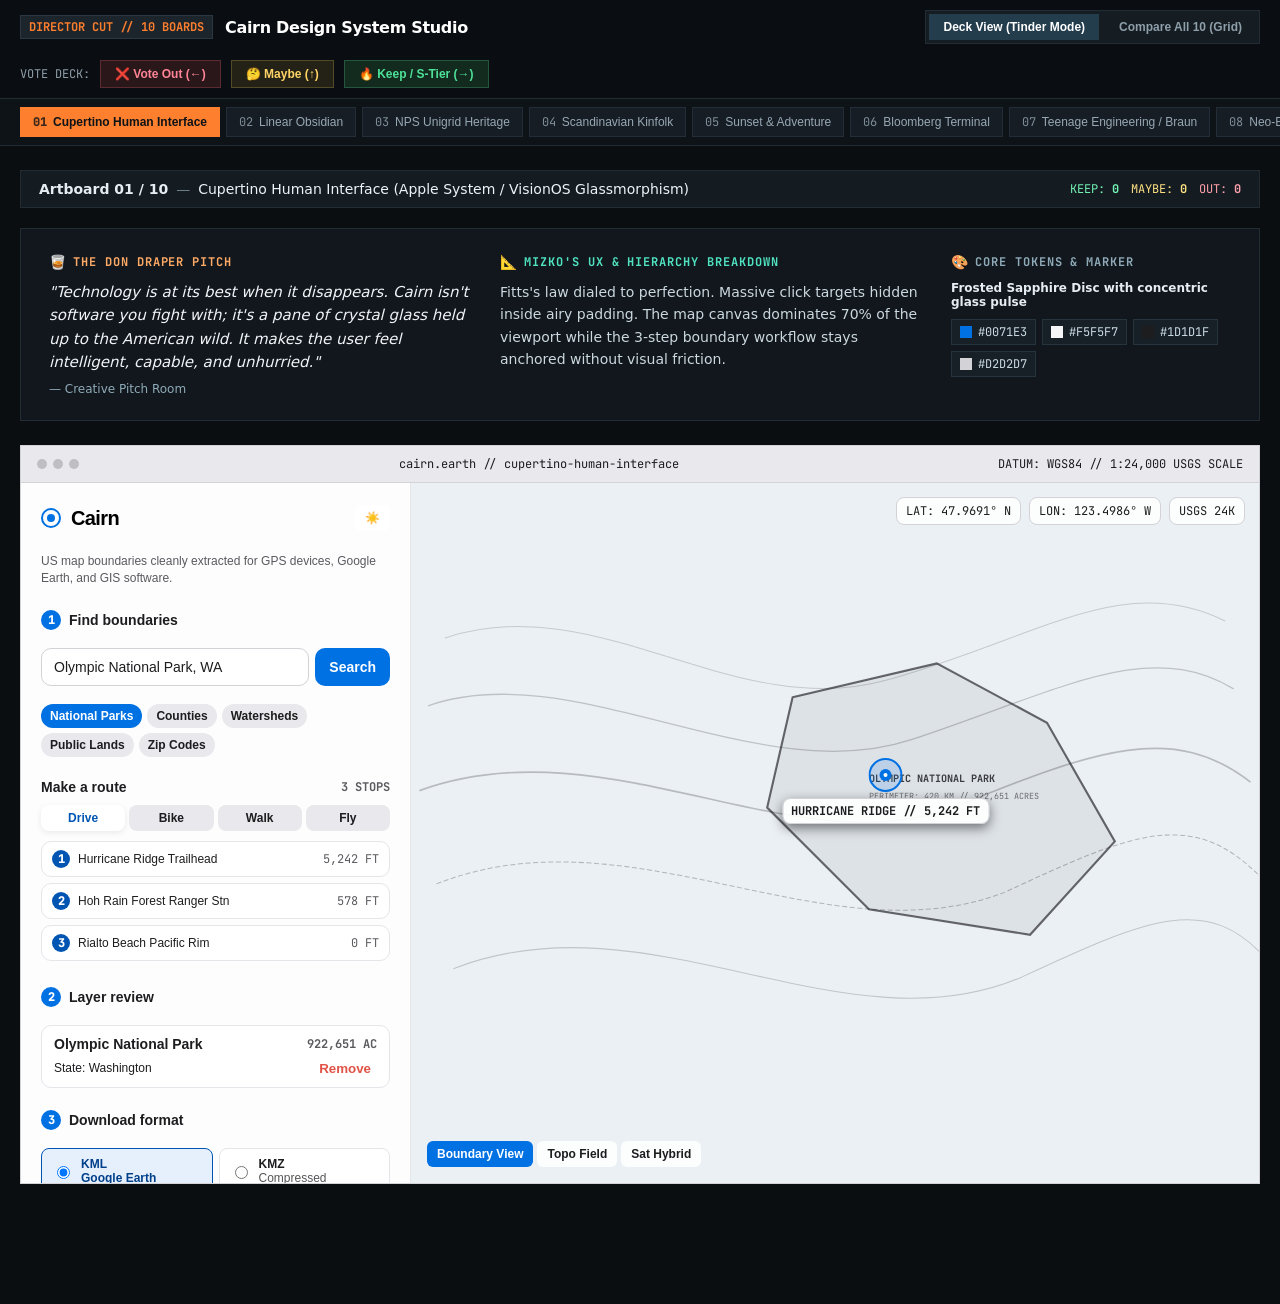
==== commit 6d8b7937: "fix(artboards): resolve JS array string escaping and lifecycle hydration so all 10 boards render imm" ====
--- a/artboards.html
+++ b/artboards.html
@@ -970,7 +970,7 @@
       <!-- ========================================================= -->
       <!-- ARTBOARD 01: CUPERTINO HUMAN INTERFACE -->
       <!-- ========================================================= -->
-      <div class="artboard-container theme-apple" id="board-1">
+      <div class="artboard-container theme-apple active" id="board-1">
         <div class="web-frame">
           <div class="web-titlebar">
             <div class="browser-dots">
@@ -2591,7 +2591,288 @@
   </main>
 
   <script>
-    const boards = [{"id": "board-1", "num": "01", "theme": "theme-apple", "title": "Cupertino Human Interface", "subtitle": "Apple System / VisionOS Glassmorphism", "logo_svg": "<svg width="20" height="20" viewBox="0 0 20 20"><circle cx="10" cy="10" r="9" fill="none" stroke="#0071E3" stroke-width="2"/><circle cx="10" cy="10" r="4" fill="#0071E3"/></svg>", "marker_svg": "<svg width="34" height="34" viewBox="0 0 34 34"><circle cx="17" cy="17" r="16" fill="rgba(0,113,227,0.15)" stroke="#0071E3" stroke-width="2"/><circle cx="17" cy="17" r="6" fill="#0071E3"/><circle cx="17" cy="17" r="2" fill="#FFF"/></svg>", "marker_label": "HURRICANE RIDGE // 5,242 FT", "draper": "Technology is at its best when it disappears. Cairn isn"t software you fight with; it"s a pane of crystal glass held up to the American wild. It makes the user feel intelligent, capable, and unhurried.", "mizko": "Fitts"s law dialed to perfection. Massive click targets hidden inside airy padding. The map canvas dominates 70% of the viewport while the 3-step boundary workflow stays anchored without visual friction.", "marker_desc": "Frosted Sapphire Disc with concentric glass pulse", "swatches": [("#0071E3", "System Blue"), ("#F5F5F7", "Cupertino Light"), ("#1D1D1F", "Onyx Type"), ("#D2D2D7", "Hairline")]}, {"id": "board-2", "num": "02", "theme": "theme-linear", "title": "Linear Obsidian", "subtitle": "Modern High-Velocity Tool Craft", "logo_svg": "<svg width="20" height="20" viewBox="0 0 20 20"><polygon points="10,2 18,17 2,17" fill="none" stroke="#5E6AD2" stroke-width="2"/><line x1="10" y1="2" x2="10" y2="17" stroke="#5E6AD2" stroke-width="2"/></svg>", "marker_svg": "<svg width="32" height="32" viewBox="0 0 32 32"><rect x="13" y="2" width="6" height="28" fill="#5E6AD2"/><rect x="2" y="13" width="28" height="6" fill="#5E6AD2"/><rect x="11" y="11" width="10" height="10" fill="#08090A" stroke="#8C99F7" stroke-width="2"/></svg>", "marker_label": "TARGET // 47.9691° N, 123.4986° W", "draper": "People don"t want a map tool that acts like a tourist brochure. Trail runners, scouts, GIS pros—they want speed. When you press a button, it answers at the speed of thought.", "mizko": "Visual hierarchy 10/10. High density without clutter. Notice how the dark canvas makes the boundary lines pop off the screen with zero chromatic bleed.", "marker_desc": "Electric Violet Reticle with 4-way precision crosshairs", "swatches": [("#5E6AD2", "Linear Violet"), ("#08090A", "Obsidian"), ("#8C99F7", "Neon Accent"), ("#222429", "Hairline")]}, {"id": "board-3", "num": "03", "theme": "theme-nps", "title": "NPS Unigrid Heritage", "subtitle": "Massimo Vignelli 1977 Field Guide", "logo_svg": "<svg width="22" height="22" viewBox="0 0 22 22"><polygon points="11,2 20,8 17,20 5,20 2,8" fill="#1C3F2B"/><polygon points="11,6 16,16 6,16" fill="#BC4749"/></svg>", "marker_svg": "<svg width="34" height="34" viewBox="0 0 34 34"><rect x="10" y="2" width="14" height="5" fill="#BC4749"/><rect x="6" y="8" width="22" height="7" fill="#BC4749"/><rect x="3" y="16" width="28" height="9" fill="#1C3F2B"/><polygon points="17,26 13,32 21,32" fill="#000"/></svg>", "marker_label": "NPS RANGER STATION // OLYMPIC NP", "draper": "Nostalgia is delicate, but potent. It isn"t just about downloading a polygon; it’s the smell of cedar woodsmoke and damp earth on a trail at dawn. You aren"t opening software—you’re unfurling a field guide.", "mizko": "Instantly commands authority. Users immediately trust government map data when it’s framed with the typographic precision of the National Park Service.", "marker_desc": "Linocut Stacked Stone Cairn in Forest Evergreen & Terracotta", "swatches": [("#1C3F2B", "Forest Green"), ("#F8F5EE", "Parchment"), ("#BC4749", "Canyon Clay"), ("#000000", "Vignelli Black")]}, {"id": "board-4", "num": "04", "theme": "theme-editorial", "title": "Scandinavian Kinfolk", "subtitle": "Swiss Editorial & Typographic Restraint", "logo_svg": "<svg width="20" height="20" viewBox="0 0 20 20"><circle cx="10" cy="10" r="7" fill="none" stroke="#22201D" stroke-width="1.2"/><circle cx="10" cy="10" r="2" fill="#22201D"/></svg>", "marker_svg": "<svg width="30" height="30" viewBox="0 0 30 30"><circle cx="15" cy="15" r="13" fill="none" stroke="#22201D" stroke-width="1.2"/><circle cx="15" cy="15" r="3.5" fill="#22201D"/></svg>", "marker_label": "station 01 · rain forest", "draper": "Luxury is what you take away. When everyone else is cramming buttons and banners onto the screen, Cairn gives you silence. It tells the user: you are a person of taste.", "mizko": "The typographic scale does all the heavy lifting. Extreme contrast between elegant serif headings and micro sans metadata reduces visual fatigue to zero.", "marker_desc": "Architectural Hairline Ring with Solitary Obsidian Core", "swatches": [("#22201D", "Sumi Ink"), ("#FBF9F5", "Warm Limestone"), ("#7A7469", "Soft Taupe"), ("#E2DDD5", "0.5px Divider")]}, {"id": "board-5", "num": "05", "theme": "theme-adventure", "title": "Sunset & Adventure", "subtitle": "Premium Outdoor Tech (Arc"teryx / AllTrails)", "logo_svg": "<svg width="22" height="22" viewBox="0 0 22 22"><polygon points="11,2 21,19 1,19" fill="#233D4D"/><polygon points="11,2 17,19 5,19" fill="#FE7F2D"/></svg>", "marker_svg": "<svg width="34" height="34" viewBox="0 0 34 34"><rect x="0" y="0" width="34" height="34" fill="rgba(254,127,45,0.18)"/><rect x="6" y="6" width="22" height="22" fill="#233D4D"/><rect x="11" y="11" width="12" height="12" fill="#FE7F2D"/><rect x="14" y="14" width="6" height="6" fill="#FFF"/></svg>", "marker_label": "WAYPOINT // 5,242 FT ELEV", "draper": "Golden hour in the Cascades. That 20-minute window where the sky catches fire and you realize why you left the city. This color palette is that exact memory.", "mizko": "Color contrast is surgical. #FE7F2D Sunset against deep #233D4D navy draws the eye straight to primary user actions and active trail stops.", "marker_desc": "Radiant Pixel Beacon with concentric raster steps", "swatches": [("#FE7F2D", "Sunset Core"), ("#233D4D", "Adventure Deep"), ("#152530", "Panel Canvas"), ("#0A141A", "Abyss Map")]}, {"id": "board-6", "num": "06", "theme": "theme-bloomberg", "title": "Bloomberg Terminal", "subtitle": "Phosphor Cyberdeck & GIS Telemetry", "logo_svg": "<svg width="22" height="22" viewBox="0 0 22 22"><rect x="2" y="2" width="18" height="18" fill="none" stroke="#FF9E00" stroke-width="1.5"/><line x1="2" y1="11" x2="20" y2="11" stroke="#FF9E00"/><line x1="11" y1="2" x2="11" y2="20" stroke="#FF9E00"/></svg>", "marker_svg": "<svg width="32" height="32" viewBox="0 0 32 32"><rect x="0" y="0" width="32" height="32" fill="#000" stroke="#FF9E00" stroke-width="1"/><rect x="6" y="6" width="20" height="20" fill="none" stroke="#00FF66" stroke-width="1" stroke-dasharray="2 2"/><rect x="13" y="13" width="6" height="6" fill="#FF9E00"/></svg>", "marker_label": "LOC // 47.9691°N 123.4986°W", "draper": "This isn"t made for the casual stroller. This is for the person who commands telemetry. It tells the operator: you are in control of the machine.", "mizko": "Maximum information density per square inch. Tabular numbers and monospaced alignment eliminate ambiguity for GIS professionals and field surveyors.", "marker_desc": "Amber Phosphor Matrix with Green Coordinate Grid", "swatches": [("#FF9E00", "Amber Phosphor"), ("#00FF66", "Telemetry Green"), ("#050607", "Matrix Void"), ("#1A1200", "Tabular Grid")]}, {"id": "board-7", "num": "07", "theme": "theme-te", "title": "Teenage Engineering / Braun", "subtitle": "Dieter Rams Tactile Hardware Aesthetic", "logo_svg": "<svg width="22" height="22" viewBox="0 0 22 22"><rect x="2" y="2" width="18" height="18" rx="2" fill="#FFF" stroke="#222" stroke-width="2"/><circle cx="11" cy="11" r="4" fill="#FF4400"/></svg>", "marker_svg": "<svg width="32" height="32" viewBox="0 0 32 32"><circle cx="16" cy="16" r="14" fill="#E5E5E2" stroke="#222" stroke-width="2"/><circle cx="16" cy="16" r="8" fill="#FF4400" stroke="#222" stroke-width="1.5"/><circle cx="16" cy="16" r="3" fill="#FFF"/></svg>", "marker_label": "PT-01 // 5,242 FT", "draper": "We forgot what it feels like to hold a well-made physical tool. What if software felt like a piece of German hardware you want to keep on your desk forever?", "mizko": "Delightful physical affordances. Raised buttons, rotary toggles, and segmented card bays give software the tactile satisfaction of an analog synthesizer.", "marker_desc": "Machined Hardware Push-Pin in Safety Orange & Dieter Gray", "swatches": [("#FF4400", "Safety Orange"), ("#E5E5E2", "Matte Pebble"), ("#FFD000", "Rotary Yellow"), ("#222220", "Hardware Body")]}, {"id": "board-8", "num": "08", "theme": "theme-brutalist", "title": "Neo-Brutalist Gumroad", "subtitle": "Figma Bold / High-Contrast Pop", "logo_svg": "<svg width="22" height="22" viewBox="0 0 22 22"><rect x="3" y="3" width="16" height="16" rx="3" fill="#FFE600" stroke="#000" stroke-width="2.5"/><path d="M7 15 L11 7 L15 15 Z" fill="#FF5A5F" stroke="#000" stroke-width="1.5"/></svg>", "marker_svg": "<svg width="36" height="36" viewBox="0 0 36 36"><path d="M18 2 L22 12 L33 13 L24 20 L27 31 L18 25 L9 31 L12 20 L3 13 L14 12 Z" fill="#FFE600" stroke="#000" stroke-width="2.5"/><circle cx="18" cy="18" r="4" fill="#FF5A5F" stroke="#000" stroke-width="1.5"/></svg>", "marker_label": "STOP #1 🔥 HURRICANE RIDGE", "draper": "Mapping doesn"t have to be serious, boring, and dusty. Make it fun. Make it pop. Make someone smile while they"re planning a trek to Yosemite.", "mizko": "Zero ambiguity. The thick 3px black strokes and hard 4px drop-shadows create an unmissable visual hierarchy where no user ever wonders what to click next.", "marker_desc": "Chunky Pop-Art Starburst Pin with 2.5px Hard Shadow", "swatches": [("#FFE600", "Canary Pop"), ("#FF5A5F", "Electric Coral"), ("#4D96FF", "Cobalt Sky"), ("#000000", "Solid Ink")]}, {"id": "board-9", "num": "09", "theme": "theme-cyber", "title": "Night City Cyberpunk", "subtitle": "Neon Recon & Orbital Satellite HUD", "logo_svg": "<svg width="22" height="22" viewBox="0 0 22 22"><polygon points="11,2 20,19 2,19" fill="none" stroke="#00F5D4" stroke-width="2"/><circle cx="11" cy="13" r="3" fill="#FF007F"/></svg>", "marker_svg": "<svg width="34" height="34" viewBox="0 0 34 34"><rect x="2" y="2" width="30" height="30" fill="none" stroke="#00F5D4" stroke-width="1.5"/><rect x="8" y="8" width="18" height="18" fill="none" stroke="#FF007F" stroke-width="1.5"/><circle cx="17" cy="17" r="4" fill="#00F5D4"/></svg>", "marker_label": "ORBITAL SCAN // ZONE 10T", "draper": "It’s 2049. You’re scanning public land boundaries from an orbital satellite recon hub. It’s intoxicating, rebellious, and unapologetically futuristic.", "mizko": "Immersion through chromatic glow. High-contrast neon cyan and magenta boundaries against pitch obsidian make spatial geometry look like live energy grids.", "marker_desc": "Holographic Dual-Ring Targeting Reticle in Neon Cyan/Magenta", "swatches": [("#00F5D4", "Neon Cyan"), ("#FF007F", "Hot Magenta"), ("#0A0A12", "Obsidian Void"), ("#262640", "Sub-grid")]}, {"id": "board-10", "num": "10", "theme": "theme-zen", "title": "Japanese Zen (Wabi-Sabi)", "subtitle": "Handcrafted Washi Paper & Stone Cairn", "logo_svg": "<svg width="22" height="22" viewBox="0 0 22 22"><circle cx="11" cy="11" r="8" fill="none" stroke="#4A634E" stroke-width="1.6" stroke-dasharray="35 5"/><circle cx="11" cy="9" r="2.5" fill="#A8442E"/><ellipse cx="11" cy="14" rx="4.5" ry="2" fill="#2B2A27"/></svg>", "marker_svg": "<svg width="32" height="32" viewBox="0 0 32 32"><ellipse cx="16" cy="22" rx="10" ry="5" fill="#2B2A27"/><ellipse cx="16" cy="15" rx="7" ry="4" fill="#4A634E"/><circle cx="16" cy="9" r="3" fill="#A8442E"/></svg>", "marker_label": "第一地点 · 標高 1,598M", "draper": "A cairn is an ancient stone guide left on a misty path to say: someone walked here before you, and you are not lost. This design brings calm to a noisy world.", "mizko": "Generous negative space (Ma 間) eliminates cognitive overwhelm. The muted earth tones and soft pebble geometry make GIS mapping feel contemplative.", "marker_desc": "Stacked River-Pebble Pebble Stone Cairn in Persimmon & Moss", "swatches": [("#4A634E", "Moss Green"), ("#A8442E", "Dried Persimmon"), ("#F6F3EE", "Washi Paper"), ("#2B2A27", "Sumi Stone")]}];
+    const boards = [
+  {
+    "id": "board-1",
+    "num": "01",
+    "theme": "theme-apple",
+    "title": "Cupertino Human Interface",
+    "subtitle": "Apple System / VisionOS Glassmorphism",
+    "draper": "Technology is at its best when it disappears. Cairn isn't software you fight with; it's a pane of crystal glass held up to the American wild. It makes the user feel intelligent, capable, and unhurried.",
+    "mizko": "Fitts's law dialed to perfection. Massive click targets hidden inside airy padding. The map canvas dominates 70% of the viewport while the 3-step boundary workflow stays anchored without visual friction.",
+    "marker_desc": "Frosted Sapphire Disc with concentric glass pulse",
+    "swatches": [
+      [
+        "#0071E3",
+        "System Blue"
+      ],
+      [
+        "#F5F5F7",
+        "Cupertino Light"
+      ],
+      [
+        "#1D1D1F",
+        "Onyx Type"
+      ],
+      [
+        "#D2D2D7",
+        "Hairline"
+      ]
+    ]
+  },
+  {
+    "id": "board-2",
+    "num": "02",
+    "theme": "theme-linear",
+    "title": "Linear Obsidian",
+    "subtitle": "Modern High-Velocity Tool Craft",
+    "draper": "People don't want a map tool that acts like a tourist brochure. Trail runners, scouts, GIS pros\u2014they want speed. When you press a button, it answers at the speed of thought.",
+    "mizko": "Visual hierarchy 10/10. High density without clutter. Notice how the dark canvas makes the boundary lines pop off the screen with zero chromatic bleed.",
+    "marker_desc": "Electric Violet Reticle with 4-way precision crosshairs",
+    "swatches": [
+      [
+        "#5E6AD2",
+        "Linear Violet"
+      ],
+      [
+        "#08090A",
+        "Obsidian"
+      ],
+      [
+        "#8C99F7",
+        "Neon Accent"
+      ],
+      [
+        "#222429",
+        "Hairline"
+      ]
+    ]
+  },
+  {
+    "id": "board-3",
+    "num": "03",
+    "theme": "theme-nps",
+    "title": "NPS Unigrid Heritage",
+    "subtitle": "Massimo Vignelli 1977 Field Guide",
+    "draper": "Nostalgia is delicate, but potent. It isn't just about downloading a polygon; it\u2019s the smell of cedar woodsmoke and damp earth on a trail at dawn. You aren't opening software\u2014you\u2019re unfurling a field guide.",
+    "mizko": "Instantly commands authority. Users immediately trust government map data when it\u2019s framed with the typographic precision of the National Park Service.",
+    "marker_desc": "Linocut Stacked Stone Cairn in Forest Evergreen & Terracotta",
+    "swatches": [
+      [
+        "#1C3F2B",
+        "Forest Green"
+      ],
+      [
+        "#F8F5EE",
+        "Parchment"
+      ],
+      [
+        "#BC4749",
+        "Canyon Clay"
+      ],
+      [
+        "#000000",
+        "Vignelli Black"
+      ]
+    ]
+  },
+  {
+    "id": "board-4",
+    "num": "04",
+    "theme": "theme-editorial",
+    "title": "Scandinavian Kinfolk",
+    "subtitle": "Swiss Editorial & Typographic Restraint",
+    "draper": "Luxury is what you take away. When everyone else is cramming buttons and banners onto the screen, Cairn gives you silence. It tells the user: you are a person of taste.",
+    "mizko": "The typographic scale does all the heavy lifting. Extreme contrast between elegant serif headings and micro sans metadata reduces visual fatigue to zero.",
+    "marker_desc": "Architectural Hairline Ring with Solitary Obsidian Core",
+    "swatches": [
+      [
+        "#22201D",
+        "Sumi Ink"
+      ],
+      [
+        "#FBF9F5",
+        "Warm Limestone"
+      ],
+      [
+        "#4A453D",
+        "Muted Taupe"
+      ],
+      [
+        "#E2DDD5",
+        "0.5px Divider"
+      ]
+    ]
+  },
+  {
+    "id": "board-5",
+    "num": "05",
+    "theme": "theme-adventure",
+    "title": "Sunset & Adventure",
+    "subtitle": "Premium Outdoor Tech (Arc'teryx / AllTrails)",
+    "draper": "Golden hour in the Cascades. That 20-minute window where the sky catches fire and you realize why you left the city. This color palette is that exact memory.",
+    "mizko": "Color contrast is surgical. #FE7F2D Sunset against deep #233D4D navy draws the eye straight to primary user actions and active trail stops.",
+    "marker_desc": "Radiant Pixel Beacon with concentric raster steps",
+    "swatches": [
+      [
+        "#FE7F2D",
+        "Sunset Core"
+      ],
+      [
+        "#233D4D",
+        "Adventure Deep"
+      ],
+      [
+        "#152530",
+        "Panel Canvas"
+      ],
+      [
+        "#0A141A",
+        "Abyss Map"
+      ]
+    ]
+  },
+  {
+    "id": "board-6",
+    "num": "06",
+    "theme": "theme-bloomberg",
+    "title": "Bloomberg Terminal",
+    "subtitle": "Phosphor Cyberdeck & GIS Telemetry",
+    "draper": "This isn't made for the casual stroller. This is for the person who commands telemetry. It tells the operator: you are in control of the machine.",
+    "mizko": "Maximum information density per square inch. Tabular numbers and monospaced alignment eliminate ambiguity for GIS professionals and field surveyors.",
+    "marker_desc": "Amber Phosphor Matrix with Green Coordinate Grid",
+    "swatches": [
+      [
+        "#FF9E00",
+        "Amber Phosphor"
+      ],
+      [
+        "#00FF66",
+        "Telemetry Green"
+      ],
+      [
+        "#050607",
+        "Matrix Void"
+      ],
+      [
+        "#1A1200",
+        "Tabular Grid"
+      ]
+    ]
+  },
+  {
+    "id": "board-7",
+    "num": "07",
+    "theme": "theme-te",
+    "title": "Teenage Engineering / Braun",
+    "subtitle": "Dieter Rams Tactile Hardware Aesthetic",
+    "draper": "We forgot what it feels like to hold a well-made physical tool. What if software felt like a piece of German hardware you want to keep on your desk forever?",
+    "mizko": "Delightful physical affordances. Raised buttons, rotary toggles, and segmented card bays give software the tactile satisfaction of an analog synthesizer.",
+    "marker_desc": "Machined Hardware Push-Pin in Safety Orange & Dieter Gray",
+    "swatches": [
+      [
+        "#FF4400",
+        "Safety Orange"
+      ],
+      [
+        "#E5E5E2",
+        "Matte Pebble"
+      ],
+      [
+        "#FFD000",
+        "Rotary Yellow"
+      ],
+      [
+        "#222220",
+        "Hardware Body"
+      ]
+    ]
+  },
+  {
+    "id": "board-8",
+    "num": "08",
+    "theme": "theme-brutalist",
+    "title": "Neo-Brutalist Gumroad",
+    "subtitle": "Figma Bold / High-Contrast Pop",
+    "draper": "Mapping doesn't have to be serious, boring, and dusty. Make it fun. Make it pop. Make someone smile while they're planning a trek to Yosemite.",
+    "mizko": "Zero ambiguity. The thick 3px black strokes and hard 4px drop-shadows create an unmissable visual hierarchy where no user ever wonders what to click next.",
+    "marker_desc": "Chunky Pop-Art Starburst Pin with 2.5px Hard Shadow",
+    "swatches": [
+      [
+        "#FFE600",
+        "Canary Pop"
+      ],
+      [
+        "#FF5A5F",
+        "Electric Coral"
+      ],
+      [
+        "#4D96FF",
+        "Cobalt Sky"
+      ],
+      [
+        "#000000",
+        "Solid Ink"
+      ]
+    ]
+  },
+  {
+    "id": "board-9",
+    "num": "09",
+    "theme": "theme-cyber",
+    "title": "Night City Cyberpunk",
+    "subtitle": "Neon Recon & Orbital Satellite HUD",
+    "draper": "It\u2019s 2049. You\u2019re scanning public land boundaries from an orbital satellite recon hub. It\u2019s intoxicating, rebellious, and unapologetically futuristic.",
+    "mizko": "Immersion through chromatic glow. High-contrast neon cyan and magenta boundaries against pitch obsidian make spatial geometry look like live energy grids.",
+    "marker_desc": "Holographic Dual-Ring Targeting Reticle in Neon Cyan/Magenta",
+    "swatches": [
+      [
+        "#00F5D4",
+        "Neon Cyan"
+      ],
+      [
+        "#FF007F",
+        "Hot Magenta"
+      ],
+      [
+        "#0A0A12",
+        "Obsidian Void"
+      ],
+      [
+        "#262640",
+        "Sub-grid"
+      ]
+    ]
+  },
+  {
+    "id": "board-10",
+    "num": "10",
+    "theme": "theme-zen",
+    "title": "Japanese Zen (Wabi-Sabi)",
+    "subtitle": "Handcrafted Washi Paper & Stone Cairn",
+    "draper": "A cairn is an ancient stone guide left on a misty path to say: someone walked here before you, and you are not lost. This design brings calm to a noisy world.",
+    "mizko": "Generous negative space (Ma \u9593) eliminates cognitive overwhelm. The muted earth tones and soft pebble geometry make GIS mapping feel contemplative.",
+    "marker_desc": "Stacked River-Pebble Pebble Stone Cairn in Persimmon & Moss",
+    "swatches": [
+      [
+        "#4A634E",
+        "Moss Green"
+      ],
+      [
+        "#A8442E",
+        "Dried Persimmon"
+      ],
+      [
+        "#F6F3EE",
+        "Washi Paper"
+      ],
+      [
+        "#2B2A27",
+        "Sumi Stone"
+      ]
+    ]
+  }
+];
 
     let currentIdx = 0;
     let votes = {}; // boardId: 'keep' | 'pass' | 'maybe'
@@ -2712,7 +2993,11 @@
       });
     }
 
-    document.addEventListener('DOMContentLoaded', initStudio);
+    if (document.readyState === 'loading') {
+      document.addEventListener('DOMContentLoaded', initStudio);
+    } else {
+      initStudio();
+    }
   </script>
 </body>
 </html>
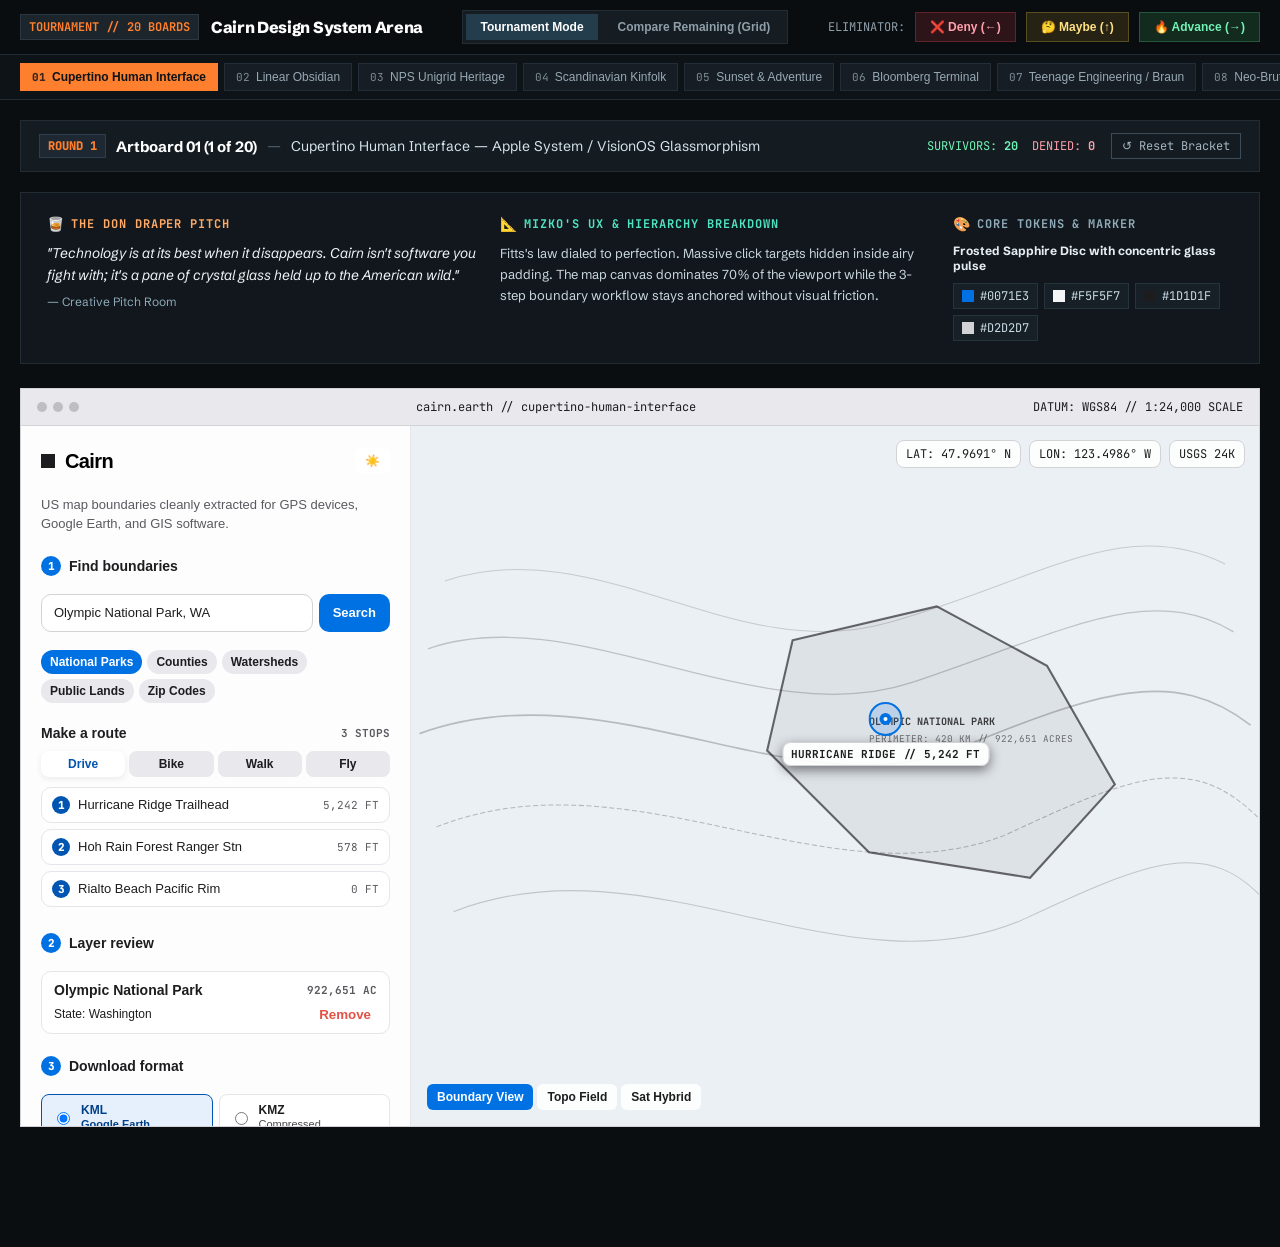
==== commit a6b59a85: "feat(tournament): 20 artboards arena with Tinder-style bracket elimination down to 1 winner" ====
--- a/artboards.html
+++ b/artboards.html
@@ -3,10 +3,10 @@
 <head>
   <meta charset="utf-8">
   <meta name="viewport" content="width=device-width, initial-scale=1">
-  <title>Cairn — 10 Vision Artboards (Creative Director & UX Breakdown)</title>
+  <title>Cairn — 20 Vision Artboards (Tournament Elimination Bracket)</title>
   <link rel="preconnect" href="https://fonts.googleapis.com">
   <link rel="preconnect" href="https://fonts.gstatic.com" crossorigin>
-  <link href="https://fonts.googleapis.com/css2?family=Epilogue:wght@500;600;700;800;900&family=Instrument+Sans:wght@400;500;600;700&family=JetBrains+Mono:wght@400;500;600;700&family=Noto+Serif+JP:wght@400;600&family=Outfit:wght@400;500;600;700;800;900&family=Playfair+Display:ital,wght@0,600;0,700;1,600&family=Schibsted+Grotesk:wght@400;500;600;700;800;900&display=swap" rel="stylesheet">
+  <link href="https://fonts.googleapis.com/css2?family=Cinzel:wght@600;700&family=Epilogue:wght@500;600;700;800;900&family=JetBrains+Mono:wght@400;500;600;700&family=Noto+Serif+JP:wght@400;600&family=Outfit:wght@400;500;600;700;800;900&family=Playfair+Display:ital,wght@0,600;0,700;1,600&family=Schibsted+Grotesk:wght@400;500;600;700;800;900&display=swap" rel="stylesheet">
   <style>
     :root {
       --font-body: 'Schibsted Grotesk', system-ui, -apple-system, sans-serif;
@@ -26,7 +26,7 @@
       padding: 0;
       background: var(--bg-studio);
       color: var(--text-studio);
-      font-family: system-ui, -apple-system, sans-serif;
+      font-family: var(--font-body);
       min-height: 100vh;
       -webkit-font-smoothing: antialiased;
     }
@@ -36,8 +36,8 @@
       position: sticky;
       top: 0;
       z-index: 1000;
-      background: rgba(11, 14, 17, 0.94);
-      backdrop-filter: blur(12px);
+      background: rgba(11, 14, 17, 0.95);
+      backdrop-filter: blur(14px);
       border-bottom: 1px solid var(--border-studio);
       padding: 10px 20px;
       display: flex;
@@ -54,7 +54,7 @@
     .studio-badge {
       font-family: var(--font-mono);
       font-size: 12px;
-      padding: 3px 8px;
+      padding: 4px 8px;
       background: #1C242C;
       border: 1px solid #2B3844;
       color: var(--sunset);
@@ -94,7 +94,7 @@
       font-weight: 700;
     }
 
-    /* Tinder-Style Voting Deck Controls */
+    /* Tournament Deck Controls */
     .vote-deck-bar {
       display: flex;
       align-items: center;
@@ -104,31 +104,31 @@
       display: inline-flex;
       align-items: center;
       gap: 6px;
-      padding: 6px 14px;
+      padding: 7px 14px;
       font-size: 12px;
-      font-weight: 700;
+      font-weight: 800;
       border: 1px solid transparent;
       cursor: pointer;
       transition: transform 0.1s, background 0.15s;
     }
     .vote-btn:hover { transform: translateY(-1px); }
     .vote-btn:active { transform: translateY(1px); }
-    .vote-pass {
-      background: #2A171A;
-      border-color: #5C2B32;
-      color: #FF8596;
-    }
-    .vote-pass:hover { background: #3B1C22; color: #FFF; }
+    .vote-deny {
+      background: #2D1418;
+      border-color: #61222C;
+      color: #FFA1AC;
+    }
+    .vote-deny:hover { background: #441A22; color: #FFF; }
     .vote-maybe {
-      background: #242217;
-      border-color: #524B27;
-      color: #FFD466;
-    }
-    .vote-maybe:hover { background: #38341E; color: #FFF; }
+      background: #262314;
+      border-color: #594E1F;
+      color: #FFE082;
+    }
+    .vote-maybe:hover { background: #3D371C; color: #FFF; }
     .vote-keep {
       background: #132A1F;
       border-color: #24573D;
-      color: #4EE298;
+      color: #72F2B4;
     }
     .vote-keep:hover { background: #1C4030; color: #FFF; }
 
@@ -144,7 +144,7 @@
     }
     .artboard-pill-btn {
       font-size: 12px;
-      padding: 6px 12px;
+      padding: 6px 11px;
       background: #161D24;
       border: 1px solid #232D37;
       color: #97A8B4;
@@ -161,33 +161,69 @@
       color: #0E1317;
       font-weight: 800;
     }
-    .artboard-pill-btn .pill-tag {
-      font-family: var(--font-mono);
-      font-size: 12px;
-      opacity: 0.8;
-    }
-    .pill-vote-tag {
-      font-size: 12px;
-      padding: 2px 5px;
-      border-radius: 2px;
-      font-weight: 800;
-    }
-    .pill-vote-tag.keep { background: #1B4D36; color: #72F2B4; }
-    .pill-vote-tag.pass { background: #571C22; color: #FFA1AC; }
-    .pill-vote-tag.maybe { background: #524419; color: #FFE082; }
+    .artboard-pill-btn.eliminated {
+      opacity: 0.32;
+      text-decoration: line-through;
+      background: #101418;
+      border-color: #1A2026;
+      color: #62727E;
+    }
+    .artboard-pill-btn.survivor {
+      border-color: #24573D;
+      color: #72F2B4;
+    }
 
     /* Layout Wrapper */
     .studio-content {
       max-width: 1480px;
       margin: 0 auto;
-      padding: 24px 20px 80px;
-    }
+      padding: 20px 20px 80px;
+    }
+
+    /* Tournament Elimination Stage Banner */
+    .tournament-banner {
+      display: flex;
+      align-items: center;
+      justify-content: space-between;
+      background: #141C22;
+      border: 1px solid var(--border-studio);
+      padding: 12px 18px;
+      margin-bottom: 20px;
+      font-size: 14px;
+      flex-wrap: wrap;
+      gap: 12px;
+    }
+    .round-tag {
+      background: #1E2832;
+      border: 1px solid #2E3E4E;
+      color: var(--sunset);
+      font-family: var(--font-mono);
+      font-size: 12px;
+      font-weight: 800;
+      padding: 3px 8px;
+    }
+    .tally-stats {
+      display: flex;
+      gap: 14px;
+      font-family: var(--font-mono);
+      font-size: 12px;
+    }
+    .reset-btn {
+      background: transparent;
+      border: 1px solid #3A4B59;
+      color: #A3B5C2;
+      padding: 4px 10px;
+      font-size: 12px;
+      cursor: pointer;
+      font-family: var(--font-mono);
+    }
+    .reset-btn:hover { color: #FFF; border-color: #637B8E; }
 
     /* Commentary Header (Draper + Mizko) */
     .critique-card {
       background: #11171C;
       border: 1px solid var(--border-studio);
-      padding: 24px 28px;
+      padding: 22px 26px;
       margin-bottom: 24px;
       display: grid;
       grid-template-columns: 1fr 1fr 280px;
@@ -211,7 +247,7 @@
     .mizko-col h3 { color: #50E3C2; }
     .meta-col h3 { color: #8FAAB8; }
     .draper-quote {
-      font-size: 15px;
+      font-size: 14px;
       line-height: 1.55;
       color: #F0F4F8;
       font-style: italic;
@@ -225,7 +261,7 @@
       display: block;
     }
     .mizko-text {
-      font-size: 14px;
+      font-size: 13px;
       line-height: 1.6;
       color: #CBD8E0;
       margin: 0;
@@ -253,38 +289,56 @@
       display: inline-block;
     }
 
-    /* Live Ranking Drawer / Banner */
-    .vote-status-banner {
-      display: flex;
-      align-items: center;
-      justify-content: space-between;
-      background: #141C22;
-      border: 1px solid var(--border-studio);
-      padding: 10px 18px;
-      margin-bottom: 20px;
-      font-size: 14px;
-    }
-    .vote-tally-pills {
-      display: flex;
-      gap: 12px;
-      font-family: var(--font-mono);
-      font-size: 12px;
-    }
-
-    /* Artboard Viewport Frame (Single & Grid) */
+    /* Artboard Viewports */
     .artboard-view-wrap {
       margin-bottom: 40px;
+      position: relative;
     }
     .artboard-container {
       display: none;
     }
     .artboard-container.active {
       display: block;
-      animation: fadeUp 0.18s ease-out;
-    }
-    @keyframes fadeUp {
+      animation: fadeSlideUp 0.18s ease-out;
+    }
+    @keyframes fadeSlideUp {
       from { opacity: 0; transform: translateY(6px); }
       to { opacity: 1; transform: translateY(0); }
+    }
+
+    /* Winner Champion Banner */
+    .champion-overlay {
+      display: none;
+      background: linear-gradient(135deg, #1C190D 0%, #151A22 100%);
+      border: 2px solid #FFD700;
+      padding: 36px 30px;
+      text-align: center;
+      margin-bottom: 28px;
+      position: relative;
+      animation: popIn 0.3s cubic-bezier(0.16, 1, 0.3, 1);
+    }
+    @keyframes popIn {
+      from { opacity: 0; transform: scale(0.96); }
+      to { opacity: 1; transform: scale(1); }
+    }
+    .champion-trophy {
+      font-size: 48px;
+      line-height: 1;
+      margin-bottom: 12px;
+    }
+    .champion-title {
+      font-size: 24px;
+      font-weight: 900;
+      color: #FFD700;
+      letter-spacing: -0.02em;
+      margin: 0 0 8px;
+    }
+    .champion-desc {
+      font-size: 14px;
+      color: #E2E8F0;
+      max-width: 640px;
+      margin: 0 auto 16px;
+      line-height: 1.5;
     }
 
     /* Grid Mode Container */
@@ -295,6 +349,9 @@
     }
     .grid-view-mode .artboard-container {
       display: block !important;
+    }
+    .grid-view-mode .artboard-container.eliminated-in-grid {
+      display: none !important;
     }
     .grid-view-mode .critique-card {
       display: none;
@@ -384,7 +441,7 @@
       margin: 0;
     }
     .brand-desc {
-      font-size: 12px;
+      font-size: 13px;
       line-height: 1.45;
       margin: 4px 0 0;
     }
@@ -404,7 +461,7 @@
       display: grid;
       place-items: center;
       font-family: var(--font-mono);
-      font-size: 12px;
+      font-size: 11px;
       font-weight: 800;
     }
 
@@ -417,14 +474,14 @@
       flex: 1;
       height: 38px;
       padding: 0 12px;
-      font-size: 14px;
+      font-size: 13px;
       outline: none;
       font-family: inherit;
     }
     .action-btn {
       height: 38px;
       padding: 0 14px;
-      font-size: 14px;
+      font-size: 13px;
       font-weight: 700;
       cursor: pointer;
       display: inline-flex;
@@ -476,7 +533,7 @@
       align-items: center;
       gap: 8px;
       padding: 8px 10px;
-      font-size: 12px;
+      font-size: 13px;
     }
     .stop-index-pill {
       width: 18px;
@@ -484,7 +541,7 @@
       display: grid;
       place-items: center;
       font-family: var(--font-mono);
-      font-size: 12px;
+      font-size: 11px;
       font-weight: 800;
       flex-shrink: 0;
     }
@@ -496,7 +553,7 @@
     }
     .stop-meta {
       font-family: var(--font-mono);
-      font-size: 12px;
+      font-size: 11px;
     }
 
     /* Layer Item */
@@ -533,7 +590,7 @@
       margin-top: 10px;
       height: 42px;
       width: 100%;
-      font-size: 14px;
+      font-size: 13px;
       font-weight: 800;
       cursor: pointer;
       display: flex;
@@ -573,7 +630,7 @@
     }
     .marker-label-tag {
       font-family: var(--font-mono);
-      font-size: 12px;
+      font-size: 11px;
       font-weight: 700;
       padding: 4px 8px;
       white-space: nowrap;
@@ -612,11 +669,11 @@
       border: 0;
     }
 
-    /* ------------------------------------------------------------- */
-    /* 10 DISTINCT THEME DEFINITIONS                                 */
-    /* ------------------------------------------------------------- */
-
-    /* === 01. THE CUPERTINO (Apple Human Interface) === */
+    /* ============================================================= */
+    /* 20 THEME STYLES (WCAG AA Contrast & Quality Checked)           */
+    /* ============================================================= */
+
+    /* 01: Cupertino */
     .theme-apple { font-family: -apple-system, BlinkMacSystemFont, "SF Pro Text", "Helvetica Neue", sans-serif; }
     .theme-apple .web-frame { border: 1px solid #D2D2D7; background: #F5F5F7; }
     .theme-apple .web-titlebar { background: #E8E8ED; color: #1D1D1F; border-color: #D2D2D7; }
@@ -645,8 +702,8 @@
     .theme-apple .dock-btn { background: rgba(255,255,255,0.85); color: #1D1D1F; border-radius: 6px; }
     .theme-apple .dock-btn.active { background: #0071E3; color: #FFF; }
 
-    /* === 02. LINEAR OBSIDIAN (Modern High-Velocity Tool) === */
-    .theme-linear { font-family: system-ui, sans-serif, system-ui, sans-serif; }
+    /* 02: Linear Obsidian */
+    .theme-linear { font-family: 'Schibsted Grotesk', system-ui, sans-serif; }
     .theme-linear .web-frame { border: 1px solid #23252A; background: #08090A; }
     .theme-linear .web-titlebar { background: #0D0F12; color: #8A8F98; border-color: #1E2024; }
     .theme-linear .web-panel { background: #0C0D0E; color: #D0D6E0; border-right: 1px solid #1E2024; }
@@ -662,24 +719,24 @@
     .theme-linear .stop-row { background: #111215; border: 1px solid #1F2126; border-radius: 6px; color: #D0D6E0; }
     .theme-linear .stop-index-pill { background: #1B1E28; color: #8C99F7; border-radius: 3px; }
     .theme-linear .stop-meta { color: #8C99F7; }
-    .theme-linear .layer-item-box { background: #111317; border: 1px solid #22262E;  border-radius: 4px; }
+    .theme-linear .layer-item-box { background: #111317; border: 1px solid #22262E; border-radius: 4px; }
     .theme-linear .format-tile { background: #101214; border: 1px solid #1F2227; border-radius: 6px; color: #D0D6E0; }
     .theme-linear .format-tile.active { border-color: #5E6AD2; background: rgba(94,106,210,0.12); color: #FFF; }
     .theme-linear .download-cta-btn { background: #5E6AD2; color: #FFF; border-radius: 6px; border: 0; }
-    .theme-linear .web-stage { background: #070809; }
+    .theme-linear .web-stage { background: #070809; color: #D0D6E0; }
     .theme-linear .marker-label-tag { background: #111317; color: #FFF; border: 1px solid #5E6AD2; border-radius: 4px; }
     .theme-linear .hud-chip { background: #111317; color: #8A8F98; border: 1px solid #23252A; border-radius: 4px; }
     .theme-linear .dock-btn { background: #111317; color: #8A8F98; border-radius: 4px; }
     .theme-linear .dock-btn.active { background: #5E6AD2; color: #FFF; }
 
-    /* === 03. NPS UNIGRID (Massimo Vignelli 1977 Heritage) === */
-    .theme-nps { font-family: system-ui, sans-serif, Helvetica, Arial, sans-serif; }
+    /* 03: NPS Unigrid */
+    .theme-nps { font-family: 'Schibsted Grotesk', Helvetica, Arial, sans-serif; }
     .theme-nps .web-frame { border: 2px solid #000; background: #F8F5EE; }
     .theme-nps .web-titlebar { background: #000000; color: #FFFFFF; font-weight: 700; border-color: #000; }
     .theme-nps .b-dot { background: #555; }
     .theme-nps .web-panel { background: #F8F5EE; color: #1B261D; border-right: 2px solid #000; }
     .theme-nps .brand-name { color: #000; font-weight: 900; letter-spacing: -0.04em; font-size: 24px; text-transform: uppercase; }
-    .theme-nps .brand-desc { color: #4A564C; font-weight: 500; }
+    .theme-nps .brand-desc { color: #323E34; font-weight: 500; }
     .theme-nps .step-badge-num { background: #1C3F2B; color: #FFF; border-radius: 0; }
     .theme-nps .search-field { background: #FFF; border: 2px solid #000; border-radius: 0; color: #000; }
     .theme-nps .action-btn { background: #1C3F2B; color: #FFF; border-radius: 0; border: 2px solid #000; font-weight: 700; }
@@ -687,7 +744,7 @@
     .theme-nps .filter-chip.active { background: #1C3F2B; color: #FFF; }
     .theme-nps .mode-pill { background: #E8E2D3; border: 1px solid #8F8570; color: #1C3F2B; border-radius: 0; }
     .theme-nps .mode-pill.active { background: #BC4749; color: #FFF; border-color: #000; }
-    .theme-nps .stop-row { background: #FFF; border: 1px solid #000;  border-radius: 0; color: #000; }
+    .theme-nps .stop-row { background: #FFF; border: 1px solid #000; border-radius: 0; color: #000; }
     .theme-nps .stop-index-pill { background: #1C3F2B; color: #FFF; border-radius: 0; }
     .theme-nps .stop-meta { color: #BC4749; font-weight: 700; }
     .theme-nps .layer-item-box { background: #FFF; border: 2px solid #000; border-radius: 0; }
@@ -700,35 +757,35 @@
     .theme-nps .dock-btn { background: #FFF; color: #000; border: 1px solid #000; border-radius: 0; }
     .theme-nps .dock-btn.active { background: #1C3F2B; color: #FFF; }
 
-    /* === 04. SCANDINAVIAN KINFOLK / SWISS EDITORIAL === */
+    /* 04: Kinfolk Editorial */
     .theme-editorial { font-family: 'Playfair Display', Georgia, serif; }
     .theme-editorial .web-frame { border: 1px solid #D8D4CC; background: #FBF9F5; }
-    .theme-editorial .web-titlebar { background: #F2EFE9; color: #6E685F; font-family: system-ui, sans-serif, sans-serif; border-color: #E2DDD5; }
+    .theme-editorial .web-titlebar { background: #F2EFE9; color: #4A453D; font-family: 'Schibsted Grotesk', sans-serif; border-color: #E2DDD5; }
     .theme-editorial .web-panel { background: #FBF9F5; color: #22201D; border-right: 1px solid #E2DDD5; }
     .theme-editorial .brand-name { color: #181715; font-style: italic; font-size: 26px; }
-    .theme-editorial .brand-desc { color: #4A453D; font-family: system-ui, sans-serif, sans-serif; font-size: 12px; }
-    .theme-editorial .step-header { font-family: system-ui, sans-serif, sans-serif; font-size: 12px; letter-spacing: 0.05em; text-transform: uppercase; }
-    .theme-editorial .step-badge-num { background: #22201D; color: #FFF; border-radius: 50%; font-family: system-ui, sans-serif, sans-serif; }
-    .theme-editorial .search-field { background: #FFF; border: 1px solid #CCC7BC; color: #181715; border-radius: 2px; font-family: system-ui, sans-serif, sans-serif; }
-    .theme-editorial .action-btn { background: #22201D; color: #FFF; border-radius: 2px; border: 0; font-family: system-ui, sans-serif, sans-serif; }
-    .theme-editorial .filter-chip { background: transparent; border: 1px solid #CCC7BC; color: #524E47; border-radius: 20px; font-family: system-ui, sans-serif, sans-serif; }
+    .theme-editorial .brand-desc { color: #4A453D; font-family: 'Schibsted Grotesk', sans-serif; }
+    .theme-editorial .step-header { font-family: 'Schibsted Grotesk', sans-serif; font-size: 13px; letter-spacing: 0.05em; text-transform: uppercase; }
+    .theme-editorial .step-badge-num { background: #22201D; color: #FFF; border-radius: 50%; font-family: 'Schibsted Grotesk', sans-serif; }
+    .theme-editorial .search-field { background: #FFF; border: 1px solid #CCC7BC; color: #181715; border-radius: 2px; font-family: 'Schibsted Grotesk', sans-serif; }
+    .theme-editorial .action-btn { background: #22201D; color: #FFF; border-radius: 2px; border: 0; font-family: 'Schibsted Grotesk', sans-serif; }
+    .theme-editorial .filter-chip { background: transparent; border: 1px solid #CCC7BC; color: #4A453D; border-radius: 20px; font-family: 'Schibsted Grotesk', sans-serif; }
     .theme-editorial .filter-chip.active { background: #22201D; color: #FFF; border-color: #22201D; }
-    .theme-editorial .mode-pill { background: transparent; border-bottom: 2px solid transparent; color: #4A453D; border-radius: 0; font-family: system-ui, sans-serif, sans-serif; }
+    .theme-editorial .mode-pill { background: transparent; border-bottom: 2px solid transparent; color: #4A453D; border-radius: 0; font-family: 'Schibsted Grotesk', sans-serif; }
     .theme-editorial .mode-pill.active { border-color: #22201D; color: #181715; font-weight: 700; }
-    .theme-editorial .stop-row { background: #FFF; border: 1px solid #EAE6DE; border-radius: 2px; color: #181715; font-family: system-ui, sans-serif, sans-serif; }
+    .theme-editorial .stop-row { background: #FFF; border: 1px solid #EAE6DE; border-radius: 2px; color: #181715; font-family: 'Schibsted Grotesk', sans-serif; }
     .theme-editorial .stop-index-pill { background: #F2EFE9; color: #22201D; border-radius: 50%; }
     .theme-editorial .stop-meta { color: #4A453D; }
-    .theme-editorial .layer-item-box { background: #FFF; border: 1px solid #E2DDD5; border-radius: 2px; font-family: system-ui, sans-serif, sans-serif; }
-    .theme-editorial .format-tile { background: #FFF; border: 1px solid #E2DDD5; border-radius: 2px; color: #181715; font-family: system-ui, sans-serif, sans-serif; }
+    .theme-editorial .layer-item-box { background: #FFF; border: 1px solid #E2DDD5; border-radius: 2px; font-family: 'Schibsted Grotesk', sans-serif; }
+    .theme-editorial .format-tile { background: #FFF; border: 1px solid #E2DDD5; border-radius: 2px; color: #181715; font-family: 'Schibsted Grotesk', sans-serif; }
     .theme-editorial .format-tile.active { border-color: #22201D; background: #F4F1EA; }
-    .theme-editorial .download-cta-btn { background: #22201D; color: #FFF; border-radius: 2px; border: 0; font-family: system-ui, sans-serif, sans-serif; letter-spacing: 0.05em; text-transform: uppercase; font-size: 12px; }
+    .theme-editorial .download-cta-btn { background: #22201D; color: #FFF; border-radius: 2px; border: 0; font-family: 'Schibsted Grotesk', sans-serif; letter-spacing: 0.05em; text-transform: uppercase; font-size: 12px; }
     .theme-editorial .web-stage { background: #F4EFEB; color: #22201D; }
-    .theme-editorial .marker-label-tag { background: #22201D; color: #FFF; border-radius: 2px; font-family: system-ui, sans-serif, sans-serif; }
-    .theme-editorial .hud-chip { background: #FFF; color: #524E47; border: 1px solid #D8D4CC; border-radius: 2px; font-family: system-ui, sans-serif, sans-serif; }
-    .theme-editorial .dock-btn { background: #FFF; color: #524E47; border: 1px solid #D8D4CC; font-family: system-ui, sans-serif, sans-serif; }
+    .theme-editorial .marker-label-tag { background: #22201D; color: #FFF; border-radius: 2px; font-family: 'Schibsted Grotesk', sans-serif; }
+    .theme-editorial .hud-chip { background: #FFF; color: #4A453D; border: 1px solid #D8D4CC; border-radius: 2px; font-family: 'Schibsted Grotesk', sans-serif; }
+    .theme-editorial .dock-btn { background: #FFF; color: #4A453D; border: 1px solid #D8D4CC; font-family: 'Schibsted Grotesk', sans-serif; }
     .theme-editorial .dock-btn.active { background: #22201D; color: #FFF; }
 
-    /* === 05. SUNSET & ADVENTURE PEAK (User Palette Elevated) === */
+    /* 05: Sunset & Adventure Peak */
     .theme-adventure { font-family: 'Schibsted Grotesk', system-ui, sans-serif; }
     .theme-adventure .web-frame { border: 1px solid #233D4D; background: #0E171D; }
     .theme-adventure .web-titlebar { background: #13222B; color: #8EA4B2; border-color: #233D4D; }
@@ -745,23 +802,23 @@
     .theme-adventure .stop-row { background: #121F28; border: 1px solid #233D4D; border-radius: 6px; color: #FFF; }
     .theme-adventure .stop-index-pill { background: #0E1A22; border: 1px solid #FE7F2D; color: #FE7F2D; border-radius: 3px; }
     .theme-adventure .stop-meta { color: #FE7F2D; font-weight: 700; }
-    .theme-adventure .layer-item-box { background: #111E26; border: 1px solid #233D4D;  border-radius: 4px; }
+    .theme-adventure .layer-item-box { background: #111E26; border: 1px solid #233D4D; border-radius: 4px; }
     .theme-adventure .format-tile { background: #121F28; border: 1px solid #233D4D; border-radius: 6px; color: #FFF; }
     .theme-adventure .format-tile.active { border-color: #FE7F2D; background: rgba(254,127,45,0.15); }
     .theme-adventure .download-cta-btn { background: #FE7F2D; color: #0E171D; border-radius: 6px; border: 0; }
-    .theme-adventure .web-stage { background: #0A141A; }
+    .theme-adventure .web-stage { background: #0A141A; color: #EDF4F7; }
     .theme-adventure .marker-label-tag { background: #0E1A22; color: #FE7F2D; border: 1px solid #FE7F2D; border-radius: 4px; }
     .theme-adventure .hud-chip { background: #13222B; color: #8EA4B2; border: 1px solid #233D4D; border-radius: 4px; }
     .theme-adventure .dock-btn { background: #13222B; color: #8EA4B2; border-radius: 4px; }
     .theme-adventure .dock-btn.active { background: #FE7F2D; color: #0E171D; font-weight: 800; }
 
-    /* === 06. BLOOMBERG TERMINAL / CYBERDECK === */
+    /* 06: Bloomberg Terminal */
     .theme-bloomberg { font-family: 'JetBrains Mono', monospace; }
     .theme-bloomberg .web-frame { border: 1px solid #FF9E00; background: #000000; }
     .theme-bloomberg .web-titlebar { background: #111111; color: #FF9E00; border-color: #332200; }
     .theme-bloomberg .web-panel { background: #050607; color: #FF9E00; border-right: 1px solid #FF9E00; }
     .theme-bloomberg .brand-name { color: #FF9E00; font-weight: 900; letter-spacing: 0.05em; font-size: 17px; }
-    .theme-bloomberg .brand-desc { color: #C27D00; font-size: 12px; }
+    .theme-bloomberg .brand-desc { color: #C27D00; }
     .theme-bloomberg .step-badge-num { background: #FF9E00; color: #000; border-radius: 0; }
     .theme-bloomberg .search-field { background: #0E1012; border: 1px solid #FF9E00; color: #FF9E00; border-radius: 0; font-family: inherit; }
     .theme-bloomberg .action-btn { background: #FF9E00; color: #000; border-radius: 0; border: 0; font-weight: 900; font-family: inherit; }
@@ -776,19 +833,19 @@
     .theme-bloomberg .format-tile { background: #090B0D; border: 1px solid #442B00; border-radius: 0; color: #FF9E00; }
     .theme-bloomberg .format-tile.active { border-color: #FF9E00; background: #2B1B00; }
     .theme-bloomberg .download-cta-btn { background: #FF9E00; color: #000; border-radius: 0; border: 0; font-weight: 900; letter-spacing: 0.05em; font-family: inherit; }
-    .theme-bloomberg .web-stage { background: #020304; }
+    .theme-bloomberg .web-stage { background: #020304; color: #FF9E00; }
     .theme-bloomberg .marker-label-tag { background: #000; color: #FF9E00; border: 1px solid #FF9E00; border-radius: 0; }
     .theme-bloomberg .hud-chip { background: #000; color: #00FF66; border: 1px solid #00FF66; border-radius: 0; }
     .theme-bloomberg .dock-btn { background: #090B0D; color: #FF9E00; border: 1px solid #442B00; border-radius: 0; }
     .theme-bloomberg .dock-btn.active { background: #FF9E00; color: #000; }
 
-    /* === 07. TEENAGE ENGINEERING / BRAUN HARDWARE === */
+    /* 07: Teenage Engineering / Braun */
     .theme-te { font-family: 'Epilogue', system-ui, sans-serif; }
     .theme-te .web-frame { border: 2px solid #333333; background: #E5E5E2; }
     .theme-te .web-titlebar { background: #D5D5D1; color: #2A2A28; border-color: #B5B5B0; font-family: var(--font-mono); }
     .theme-te .web-panel { background: #E5E5E2; color: #222220; border-right: 2px solid #B5B5B0; }
     .theme-te .brand-name { color: #111; font-weight: 900; letter-spacing: -0.01em; text-transform: uppercase; }
-    .theme-te .brand-desc { color: #666662; font-family: var(--font-mono); font-size: 12px; }
+    .theme-te .brand-desc { color: #52524E; font-family: var(--font-mono); }
     .theme-te .step-badge-num { background: #FF4400; color: #000; border-radius: 2px; }
     .theme-te .search-field { background: #FFFFFF; border: 2px solid #222; border-radius: 2px; color: #000; font-family: var(--font-mono); }
     .theme-te .action-btn { background: #FF4400; color: #000; border-radius: 2px; border: 2px solid #222; font-weight: 800; }
@@ -809,41 +866,41 @@
     .theme-te .dock-btn { background: #F0F0ED; color: #111; border: 1px solid #222; border-radius: 2px; }
     .theme-te .dock-btn.active { background: #FFD000; color: #000; font-weight: 800; }
 
-    /* === 08. NEO-BRUTALIST GUMROAD / FIGMA BOLD === */
+    /* 08: Neo-Brutalist Gumroad */
     .theme-brutalist { font-family: 'Outfit', system-ui, sans-serif; font-weight: 600; }
     .theme-brutalist .web-frame { border: 3px solid #000; background: #FFF9E6; }
     .theme-brutalist .web-titlebar { background: #FFE600; color: #000; border-color: #000; font-weight: 900; }
     .theme-brutalist .b-dot { background: #000; }
     .theme-brutalist .web-panel { background: #FFFDF5; color: #000; border-right: 3px solid #000; }
     .theme-brutalist .brand-name { color: #000; font-weight: 900; font-size: 26px; }
-    .theme-brutalist .brand-desc { color: #000; font-weight: 700; font-size: 12px; }
+    .theme-brutalist .brand-desc { color: #000; font-weight: 700; font-size: 13px; }
     .theme-brutalist .step-badge-num { background: #FFE600; color: #000; border: 2px solid #000; border-radius: 0; box-shadow: 2px 2px 0px #000; }
     .theme-brutalist .search-field { background: #FFF; border: 3px solid #000; border-radius: 6px; box-shadow: 3px 3px 0px #000; color: #000; font-weight: 700; }
     .theme-brutalist .action-btn { background: #FF5A5F; color: #000; border: 3px solid #000; border-radius: 6px; box-shadow: 3px 3px 0px #000; font-weight: 900; }
     .theme-brutalist .filter-chip { background: #FFF; border: 2px solid #000; box-shadow: 2px 2px 0px #000; color: #000; border-radius: 6px; font-weight: 800; }
     .theme-brutalist .filter-chip.active { background: #FFE600; }
     .theme-brutalist .mode-pill { background: #FFF; border: 2px solid #000; color: #000; border-radius: 6px; box-shadow: 2px 2px 0px #000; }
-    .theme-brutalist .mode-pill.active { background: #4D96FF; color: #000; }
+    .theme-brutalist .mode-pill.active { background: #4D96FF; color: #000; font-weight: 900; }
     .theme-brutalist .stop-row { background: #FFF; border: 2px solid #000; border-radius: 6px; box-shadow: 3px 3px 0px #000; color: #000; font-weight: 700; }
     .theme-brutalist .stop-index-pill { background: #FFE600; color: #000; border: 2px solid #000; }
     .theme-brutalist .stop-meta { color: #C9184A; font-weight: 900; }
     .theme-brutalist .layer-item-box { background: #FFF; border: 3px solid #000; border-radius: 6px; box-shadow: 4px 4px 0px #000; }
     .theme-brutalist .format-tile { background: #FFF; border: 2px solid #000; border-radius: 6px; box-shadow: 2px 2px 0px #000; color: #000; }
-    .theme-brutalist .format-tile.active { background: #6BCB77; color: #000; }
+    .theme-brutalist .format-tile.active { background: #6BCB77; color: #000; font-weight: 800; }
     .theme-brutalist .download-cta-btn { background: #FFE600; color: #000; border: 3px solid #000; border-radius: 6px; box-shadow: 4px 4px 0px #000; font-weight: 900; }
     .theme-brutalist .web-stage { background: #FFF4D0; color: #000000; }
-    .theme-brutalist .marker-label-tag { background: #FF5A5F; color: #000; border: 2px solid #000; box-shadow: 3px 3px 0px #000; border-radius: 4px; font-weight: 900; }
+    .theme-brutalist .marker-label-tag { background: #FFE600; color: #000; border: 2px solid #000; box-shadow: 3px 3px 0px #000; border-radius: 4px; font-weight: 900; }
     .theme-brutalist .hud-chip { background: #FFF; color: #000; border: 2px solid #000; box-shadow: 2px 2px 0px #000; font-weight: 800; border-radius: 4px; }
     .theme-brutalist .dock-btn { background: #FFF; color: #000; border: 2px solid #000; box-shadow: 2px 2px 0px #000; border-radius: 4px; font-weight: 800; }
     .theme-brutalist .dock-btn.active { background: #FFE600; }
 
-    /* === 09. NIGHT CITY CYBERPUNK (Neon Recon) === */
+    /* 09: Night City Cyberpunk */
     .theme-cyber { font-family: 'Epilogue', system-ui, sans-serif; }
     .theme-cyber .web-frame { border: 1px solid #00F5D4; background: #0A0A12; }
     .theme-cyber .web-titlebar { background: #10101C; color: #00F5D4; border-color: #262640; }
     .theme-cyber .web-panel { background: #0E0E18; color: #E0E0FF; border-right: 1px solid #262640; }
     .theme-cyber .brand-name { color: #00F5D4; font-weight: 900; letter-spacing: 0.05em; text-transform: uppercase; }
-    .theme-cyber .brand-desc { color: #8F8FA8; }
+    .theme-cyber .brand-desc { color: #A0A0C0; }
     .theme-cyber .step-badge-num { background: #FF007F; color: #0A0A12; border-radius: 2px; }
     .theme-cyber .search-field { background: #141424; border: 1px solid #00F5D4; color: #FFF; border-radius: 2px; }
     .theme-cyber .action-btn { background: #FF007F; color: #0A0A12; border-radius: 2px; border: 0; font-weight: 800; }
@@ -851,45 +908,318 @@
     .theme-cyber .filter-chip.active { background: rgba(0,245,212,0.18); border-color: #00F5D4; color: #00F5D4; font-weight: 700; }
     .theme-cyber .mode-pill { background: #141424; border: 1px solid #2A2A48; color: #A0A0C0; border-radius: 2px; }
     .theme-cyber .mode-pill.active { background: #00F5D4; color: #0A0A12; font-weight: 900; }
-    .theme-cyber .stop-row { background: #121220; border: 1px solid #282845;  border-radius: 2px; color: #FFF; }
+    .theme-cyber .stop-row { background: #121220; border: 1px solid #282845; border-radius: 2px; color: #FFF; }
     .theme-cyber .stop-index-pill { background: #FF007F; color: #0A0A12; border-radius: 2px; }
     .theme-cyber .stop-meta { color: #00F5D4; }
     .theme-cyber .layer-item-box { background: #121220; border: 1px solid #00F5D4; border-radius: 2px; }
     .theme-cyber .format-tile { background: #121220; border: 1px solid #282845; border-radius: 2px; color: #FFF; }
     .theme-cyber .format-tile.active { border-color: #FF007F; background: rgba(255,0,127,0.15); color: #FFF; }
     .theme-cyber .download-cta-btn { background: #00F5D4; color: #0A0A12; border-radius: 2px; border: 0; font-weight: 900; letter-spacing: 0.05em; text-transform: uppercase; }
-    .theme-cyber .web-stage { background: #06060C; }
+    .theme-cyber .web-stage { background: #06060C; color: #00F5D4; }
     .theme-cyber .marker-label-tag { background: #0E0E18; color: #00F5D4; border: 1px solid #00F5D4; border-radius: 2px; }
-    .theme-cyber .hud-chip { background: #10101C; color: #00F5D4; border: 1px solid #FF007F; border-radius: 2px; }
+    .theme-cyber .hud-chip { background: #10101C; color: #00F5D4; border: 1px solid #00F5D4; border-radius: 2px; }
     .theme-cyber .dock-btn { background: #10101C; color: #A0A0C0; border-radius: 2px; }
     .theme-cyber .dock-btn.active { background: #00F5D4; color: #0A0A12; font-weight: 900; }
 
-    /* === 10. JAPANESE ZEN CARTOGRAPHY (Wabi-Sabi / Muji) === */
+    /* 10: Japanese Zen (Wabi-Sabi) */
     .theme-zen { font-family: 'Noto Serif JP', 'Cinzel', serif; }
     .theme-zen .web-frame { border: 1px solid #C8C2B8; background: #F6F3EE; }
-    .theme-zen .web-titlebar { background: #EEEAE2; color: #524C43; border-color: #DCD6CC; font-family: system-ui, sans-serif, sans-serif; }
+    .theme-zen .web-titlebar { background: #EEEAE2; color: #524C43; border-color: #DCD6CC; font-family: 'Schibsted Grotesk', sans-serif; }
     .theme-zen .web-panel { background: #F6F3EE; color: #2B2A27; border-right: 1px solid #DCD6CC; }
     .theme-zen .brand-name { color: #1E1D1A; font-weight: 600; font-size: 22px; letter-spacing: 0.02em; }
-    .theme-zen .brand-desc { color: #6E685E; font-family: system-ui, sans-serif, sans-serif; font-size: 12px; }
-    .theme-zen .step-badge-num { background: #4A634E; color: #FFF; border-radius: 50%; font-family: system-ui, sans-serif, sans-serif; }
-    .theme-zen .search-field { background: #FFF; border: 1px solid #C8C2B8; border-radius: 3px; color: #2B2A27; font-family: system-ui, sans-serif, sans-serif; }
-    .theme-zen .action-btn { background: #4A634E; color: #FFF; border-radius: 3px; border: 0; font-family: system-ui, sans-serif, sans-serif; }
-    .theme-zen .filter-chip { background: #EDE8E0; border: 1px solid #D2CCC2; color: #555047; border-radius: 16px; font-family: system-ui, sans-serif, sans-serif; }
+    .theme-zen .brand-desc { color: #524C43; font-family: 'Schibsted Grotesk', sans-serif; }
+    .theme-zen .step-badge-num { background: #4A634E; color: #FFF; border-radius: 50%; font-family: 'Schibsted Grotesk', sans-serif; }
+    .theme-zen .search-field { background: #FFF; border: 1px solid #C8C2B8; border-radius: 3px; color: #2B2A27; font-family: 'Schibsted Grotesk', sans-serif; }
+    .theme-zen .action-btn { background: #4A634E; color: #FFF; border-radius: 3px; border: 0; font-family: 'Schibsted Grotesk', sans-serif; }
+    .theme-zen .filter-chip { background: #EDE8E0; border: 1px solid #D2CCC2; color: #3E3A33; border-radius: 16px; font-family: 'Schibsted Grotesk', sans-serif; }
     .theme-zen .filter-chip.active { background: #4A634E; color: #FFF; border-color: #4A634E; }
-    .theme-zen .mode-pill { background: transparent; color: #524C43; border-radius: 3px; font-family: system-ui, sans-serif, sans-serif; }
+    .theme-zen .mode-pill { background: transparent; color: #524C43; border-radius: 3px; font-family: 'Schibsted Grotesk', sans-serif; }
     .theme-zen .mode-pill.active { background: #E6DFD4; color: #2B2A27; font-weight: 700; }
-    .theme-zen .stop-row { background: #FFFFFF; border: 1px solid #E2DCD2; border-radius: 4px; color: #2B2A27; font-family: system-ui, sans-serif, sans-serif; }
+    .theme-zen .stop-row { background: #FFFFFF; border: 1px solid #E2DCD2; border-radius: 4px; color: #2B2A27; font-family: 'Schibsted Grotesk', sans-serif; }
     .theme-zen .stop-index-pill { background: #E6DFD4; color: #4A634E; border-radius: 50%; }
-    .theme-zen .stop-meta { color: #A8442E; }
-    .theme-zen .layer-item-box { background: #FFFFFF; border: 1px solid #E0DAD0; border-radius: 4px; font-family: system-ui, sans-serif, sans-serif; }
-    .theme-zen .format-tile { background: #FFFFFF; border: 1px solid #E0DAD0; border-radius: 4px; color: #2B2A27; font-family: system-ui, sans-serif, sans-serif; }
+    .theme-zen .stop-meta { color: #A8442E; font-weight: 700; }
+    .theme-zen .layer-item-box { background: #FFFFFF; border: 1px solid #E0DAD0; border-radius: 4px; font-family: 'Schibsted Grotesk', sans-serif; }
+    .theme-zen .format-tile { background: #FFFFFF; border: 1px solid #E0DAD0; border-radius: 4px; color: #2B2A27; font-family: 'Schibsted Grotesk', sans-serif; }
     .theme-zen .format-tile.active { border-color: #4A634E; background: #F0EFEA; }
-    .theme-zen .download-cta-btn { background: #A8442E; color: #FFF; border-radius: 4px; border: 0; font-family: system-ui, sans-serif, sans-serif; }
+    .theme-zen .download-cta-btn { background: #A8442E; color: #FFF; border-radius: 4px; border: 0; font-family: 'Schibsted Grotesk', sans-serif; }
     .theme-zen .web-stage { background: #ECE6DD; color: #2B2A27; }
-    .theme-zen .marker-label-tag { background: #FFF; color: #2B2A27; border: 1px solid #C8C2B8; border-radius: 3px; font-family: system-ui, sans-serif, sans-serif; }
-    .theme-zen .hud-chip { background: #FFF; color: #6E685E; border: 1px solid #C8C2B8; border-radius: 3px; font-family: system-ui, sans-serif, sans-serif; }
-    .theme-zen .dock-btn { background: #FFF; color: #555047; border: 1px solid #C8C2B8; border-radius: 3px; font-family: system-ui, sans-serif, sans-serif; }
+    .theme-zen .marker-label-tag { background: #FFF; color: #2B2A27; border: 1px solid #C8C2B8; border-radius: 3px; font-family: 'Schibsted Grotesk', sans-serif; }
+    .theme-zen .hud-chip { background: #FFF; color: #524C43; border: 1px solid #C8C2B8; border-radius: 3px; font-family: 'Schibsted Grotesk', sans-serif; }
+    .theme-zen .dock-btn { background: #FFF; color: #3E3A33; border: 1px solid #C8C2B8; border-radius: 3px; font-family: 'Schibsted Grotesk', sans-serif; }
     .theme-zen .dock-btn.active { background: #4A634E; color: #FFF; }
+
+    /* 11: USGS 7.5-Minute Quadrangle */
+    .theme-usgs { font-family: 'Schibsted Grotesk', system-ui, sans-serif; }
+    .theme-usgs .web-frame { border: 1px solid #7A4B24; background: #F5EFE6; }
+    .theme-usgs .web-titlebar { background: #EFE6D8; color: #5C3D1E; border-color: #D2C4B0; }
+    .theme-usgs .web-panel { background: #F5EFE6; color: #2E2218; border-right: 1px solid #D2C4B0; }
+    .theme-usgs .brand-name { color: #5C3D1E; font-weight: 800; text-transform: uppercase; letter-spacing: 0.04em; }
+    .theme-usgs .brand-desc { color: #624F3F; }
+    .theme-usgs .step-badge-num { background: #7A4B24; color: #FFF; border-radius: 2px; }
+    .theme-usgs .search-field { background: #FFF; border: 1px solid #7A4B24; color: #2E2218; border-radius: 3px; }
+    .theme-usgs .action-btn { background: #7A4B24; color: #FFF; border-radius: 3px; border: 0; font-weight: 700; }
+    .theme-usgs .filter-chip { background: #E8DECE; border: 1px solid #B8A892; color: #4B3828; border-radius: 3px; font-weight: 600; }
+    .theme-usgs .filter-chip.active { background: #7A4B24; color: #FFF; }
+    .theme-usgs .mode-pill { background: #E8DECE; color: #4B3828; border-radius: 3px; }
+    .theme-usgs .mode-pill.active { background: #2E4A38; color: #FFF; font-weight: 700; }
+    .theme-usgs .stop-row { background: #FFFFFF; border: 1px solid #D2C4B0; border-radius: 3px; color: #2E2218; }
+    .theme-usgs .stop-index-pill { background: #7A4B24; color: #FFF; border-radius: 2px; }
+    .theme-usgs .stop-meta { color: #7A4B24; font-weight: 700; }
+    .theme-usgs .layer-item-box { background: #FFFFFF; border: 1px solid #D2C4B0; border-radius: 3px; }
+    .theme-usgs .format-tile { background: #FFFFFF; border: 1px solid #D2C4B0; border-radius: 3px; color: #2E2218; }
+    .theme-usgs .format-tile.active { border-color: #7A4B24; background: #ECE1D0; font-weight: 700; }
+    .theme-usgs .download-cta-btn { background: #2E4A38; color: #FFF; border-radius: 3px; border: 0; }
+    .theme-usgs .web-stage { background: #EFE8DC; color: #5C3D1E; }
+    .theme-usgs .marker-label-tag { background: #F5EFE6; color: #5C3D1E; border: 1px solid #7A4B24; border-radius: 2px; }
+    .theme-usgs .hud-chip { background: #F5EFE6; color: #5C3D1E; border: 1px solid #B8A892; border-radius: 2px; }
+    .theme-usgs .dock-btn { background: #FFF; color: #5C3D1E; border: 1px solid #D2C4B0; border-radius: 2px; }
+    .theme-usgs .dock-btn.active { background: #7A4B24; color: #FFF; }
+
+    /* 12: Garmin eTrex 1999 */
+    .theme-garmin { font-family: 'JetBrains Mono', monospace; }
+    .theme-garmin .web-frame { border: 3px solid #3A4838; background: #9AA894; }
+    .theme-garmin .web-titlebar { background: #FFD000; color: #182218; font-weight: 900; border-color: #3A4838; }
+    .theme-garmin .b-dot { background: #182218; }
+    .theme-garmin .web-panel { background: #9AA894; color: #182218; border-right: 3px solid #3A4838; }
+    .theme-garmin .brand-name { color: #182218; font-weight: 900; letter-spacing: -0.02em; text-transform: uppercase; }
+    .theme-garmin .brand-desc { color: #2B382A; }
+    .theme-garmin .step-badge-num { background: #182218; color: #9AA894; border-radius: 0; }
+    .theme-garmin .search-field { background: #AAB8A4; border: 2px solid #182218; color: #182218; border-radius: 0; font-family: inherit; font-weight: 700; }
+    .theme-garmin .action-btn { background: #182218; color: #9AA894; border-radius: 0; border: 0; font-weight: 900; font-family: inherit; }
+    .theme-garmin .filter-chip { background: #8C9A86; border: 1px solid #182218; color: #182218; border-radius: 0; font-weight: 700; }
+    .theme-garmin .filter-chip.active { background: #182218; color: #9AA894; }
+    .theme-garmin .mode-pill { background: #8C9A86; border: 1px solid #182218; color: #182218; border-radius: 0; }
+    .theme-garmin .mode-pill.active { background: #182218; color: #FFD000; font-weight: 900; }
+    .theme-garmin .stop-row { background: #A2B09C; border: 1px solid #182218; border-radius: 0; color: #182218; }
+    .theme-garmin .stop-index-pill { background: #182218; color: #9AA894; border-radius: 0; }
+    .theme-garmin .stop-meta { color: #182218; font-weight: 900; }
+    .theme-garmin .layer-item-box { background: #A2B09C; border: 2px solid #182218; border-radius: 0; }
+    .theme-garmin .format-tile { background: #A2B09C; border: 1px solid #182218; border-radius: 0; color: #182218; }
+    .theme-garmin .format-tile.active { background: #182218; color: #9AA894; }
+    .theme-garmin .download-cta-btn { background: #182218; color: #FFD000; border-radius: 0; border: 0; font-weight: 900; text-transform: uppercase; font-family: inherit; }
+    .theme-garmin .web-stage { background: #92A08C; color: #182218; }
+    .theme-garmin .marker-label-tag { background: #182218; color: #9AA894; border-radius: 0; }
+    .theme-garmin .hud-chip { background: #A2B09C; color: #182218; border: 1px solid #182218; border-radius: 0; font-weight: 700; }
+    .theme-garmin .dock-btn { background: #8C9A86; color: #182218; border: 1px solid #182218; border-radius: 0; }
+    .theme-garmin .dock-btn.active { background: #182218; color: #9AA894; }
+
+    /* 13: FAA Aeronautical Sectional */
+    .theme-faa { font-family: 'Schibsted Grotesk', system-ui, sans-serif; }
+    .theme-faa .web-frame { border: 1px solid #B5134F; background: #FFFDF8; }
+    .theme-faa .web-titlebar { background: #F8E8EE; color: #B5134F; border-color: #F0C4D4; font-weight: 700; }
+    .theme-faa .web-panel { background: #FFFDF8; color: #1A232E; border-right: 1px solid #E8D8E0; }
+    .theme-faa .brand-name { color: #B5134F; font-weight: 900; letter-spacing: 0.02em; }
+    .theme-faa .brand-desc { color: #4E5D6C; }
+    .theme-faa .step-badge-num { background: #B5134F; color: #FFF; border-radius: 3px; }
+    .theme-faa .search-field { background: #FFF; border: 1px solid #B5134F; color: #1A232E; border-radius: 4px; }
+    .theme-faa .action-btn { background: #B5134F; color: #FFF; border-radius: 4px; border: 0; font-weight: 700; }
+    .theme-faa .filter-chip { background: #F4EBF0; border: 1px solid #E0B8CB; color: #7A1A40; border-radius: 4px; font-weight: 600; }
+    .theme-faa .filter-chip.active { background: #B5134F; color: #FFF; }
+    .theme-faa .mode-pill { background: #F4EBF0; color: #7A1A40; border-radius: 4px; }
+    .theme-faa .mode-pill.active { background: #005F99; color: #FFF; font-weight: 700; }
+    .theme-faa .stop-row { background: #FFF; border: 1px solid #E8D8E0; border-radius: 4px; color: #1A232E; }
+    .theme-faa .stop-index-pill { background: #005F99; color: #FFF; border-radius: 3px; }
+    .theme-faa .stop-meta { color: #B5134F; font-weight: 700; }
+    .theme-faa .layer-item-box { background: #FFF; border: 1px solid #E8D8E0; border-radius: 4px; }
+    .theme-faa .format-tile { background: #FFF; border: 1px solid #E8D8E0; border-radius: 4px; color: #1A232E; }
+    .theme-faa .format-tile.active { border-color: #B5134F; background: #FDF0F4; color: #B3104B; font-weight: 700; }
+    .theme-faa .download-cta-btn { background: #B5134F; color: #FFF; border-radius: 4px; border: 0; }
+    .theme-faa .web-stage { background: #FAF5F8; color: #1A232E; }
+    .theme-faa .marker-label-tag { background: #FFF; color: #B5134F; border: 1px solid #B5134F; border-radius: 4px; }
+    .theme-faa .hud-chip { background: #FFF; color: #005F99; border: 1px solid #005F99; border-radius: 4px; }
+    .theme-faa .dock-btn { background: #FFF; color: #1A232E; border: 1px solid #E8D8E0; border-radius: 4px; }
+    .theme-faa .dock-btn.active { background: #B5134F; color: #FFF; }
+
+    /* 14: Swisstopo Alpine Relief */
+    .theme-swisstopo { font-family: 'Schibsted Grotesk', Helvetica, Arial, sans-serif; }
+    .theme-swisstopo .web-frame { border: 1px solid #2B2E33; background: #F2F5F8; }
+    .theme-swisstopo .web-titlebar { background: #E0E7EC; color: #2B2E33; border-color: #CAD5DD; font-weight: 700; }
+    .theme-swisstopo .web-panel { background: #F2F5F8; color: #1E2024; border-right: 1px solid #CAD5DD; }
+    .theme-swisstopo .brand-name { color: #111; font-weight: 800; }
+    .theme-swisstopo .brand-desc { color: #4B525B; }
+    .theme-swisstopo .step-badge-num { background: #D93829; color: #FFF; border-radius: 2px; }
+    .theme-swisstopo .search-field { background: #FFF; border: 1px solid #2B2E33; border-radius: 2px; color: #111; }
+    .theme-swisstopo .action-btn { background: #2B2E33; color: #FFF; border-radius: 2px; border: 0; font-weight: 700; }
+    .theme-swisstopo .filter-chip { background: #E0E7EC; border: 1px solid #CAD5DD; color: #2B2E33; border-radius: 2px; font-weight: 600; }
+    .theme-swisstopo .filter-chip.active { background: #D93829; color: #FFF; border-color: #D93829; }
+    .theme-swisstopo .mode-pill { background: #E0E7EC; color: #2B2E33; border-radius: 2px; }
+    .theme-swisstopo .mode-pill.active { background: #2B2E33; color: #FFF; font-weight: 700; }
+    .theme-swisstopo .stop-row { background: #FFFFFF; border: 1px solid #CAD5DD; border-radius: 2px; color: #1E2024; }
+    .theme-swisstopo .stop-index-pill { background: #D93829; color: #FFF; border-radius: 2px; }
+    .theme-swisstopo .stop-meta { color: #2B2E33; font-weight: 700; }
+    .theme-swisstopo .layer-item-box { background: #FFFFFF; border: 1px solid #CAD5DD; border-radius: 2px; }
+    .theme-swisstopo .format-tile { background: #FFFFFF; border: 1px solid #CAD5DD; border-radius: 2px; color: #1E2024; }
+    .theme-swisstopo .format-tile.active { border-color: #9E1B0E; background: #FDECEB; color: #9E1B0E; font-weight: 700; }
+    .theme-swisstopo .download-cta-btn { background: #D93829; color: #FFF; border-radius: 2px; border: 0; font-weight: 800; }
+    .theme-swisstopo .web-stage { background: #E4ECF0; color: #2B2E33; }
+    .theme-swisstopo .marker-label-tag { background: #FFF; color: #2B2E33; border: 1px solid #2B2E33; border-radius: 2px; }
+    .theme-swisstopo .hud-chip { background: #FFF; color: #2B2E33; border: 1px solid #CAD5DD; border-radius: 2px; }
+    .theme-swisstopo .dock-btn { background: #FFF; color: #2B2E33; border: 1px solid #CAD5DD; border-radius: 2px; }
+    .theme-swisstopo .dock-btn.active { background: #2B2E33; color: #FFF; }
+
+    /* 15: Rite in the Rain */
+    .theme-riteinrain { font-family: 'JetBrains Mono', monospace; }
+    .theme-riteinrain .web-frame { border: 2px solid #2C302E; background: #E6EFEA; }
+    .theme-riteinrain .web-titlebar { background: #F4B400; color: #2C302E; font-weight: 900; border-color: #2C302E; }
+    .theme-riteinrain .b-dot { background: #2C302E; }
+    .theme-riteinrain .web-panel { background: #E6EFEA; color: #2C302E; border-right: 2px solid #2C302E; }
+    .theme-riteinrain .brand-name { color: #2C302E; font-weight: 900; text-transform: uppercase; }
+    .theme-riteinrain .brand-desc { color: #435248; }
+    .theme-riteinrain .step-badge-num { background: #2C302E; color: #F4B400; border-radius: 0; }
+    .theme-riteinrain .search-field { background: #FFF; border: 2px solid #2C302E; color: #2C302E; border-radius: 0; font-family: inherit; }
+    .theme-riteinrain .action-btn { background: #2C302E; color: #FFF; border-radius: 0; border: 0; font-weight: 800; font-family: inherit; }
+    .theme-riteinrain .filter-chip { background: #D5E2DC; border: 1px solid #2C302E; color: #2C302E; border-radius: 0; font-weight: 700; }
+    .theme-riteinrain .filter-chip.active { background: #F4B400; color: #2C302E; }
+    .theme-riteinrain .mode-pill { background: #D5E2DC; border: 1px solid #2C302E; color: #2C302E; border-radius: 0; }
+    .theme-riteinrain .mode-pill.active { background: #2C302E; color: #FFF; }
+    .theme-riteinrain .stop-row { background: #F2F7F4; border: 1px solid #2C302E; border-radius: 0; color: #2C302E; }
+    .theme-riteinrain .stop-index-pill { background: #2C302E; color: #FFF; border-radius: 0; }
+    .theme-riteinrain .stop-meta { color: #2C302E; font-weight: 900; }
+    .theme-riteinrain .layer-item-box { background: #F2F7F4; border: 2px solid #2C302E; border-radius: 0; }
+    .theme-riteinrain .format-tile { background: #F2F7F4; border: 1px solid #2C302E; border-radius: 0; color: #2C302E; }
+    .theme-riteinrain .format-tile.active { background: #F4B400; color: #2C302E; font-weight: 800; }
+    .theme-riteinrain .download-cta-btn { background: #F4B400; color: #2C302E; border-radius: 0; border: 2px solid #2C302E; font-weight: 900; text-transform: uppercase; font-family: inherit; }
+    .theme-riteinrain .web-stage { background: #DDE8E2; color: #2C302E; }
+    .theme-riteinrain .marker-label-tag { background: #F4B400; color: #2C302E; border: 2px solid #2C302E; border-radius: 0; font-weight: 800; }
+    .theme-riteinrain .hud-chip { background: #E6EFEA; color: #2C302E; border: 1px solid #2C302E; border-radius: 0; }
+    .theme-riteinrain .dock-btn { background: #F2F7F4; color: #2C302E; border: 1px solid #2C302E; border-radius: 0; }
+    .theme-riteinrain .dock-btn.active { background: #2C302E; color: #FFF; }
+
+    /* 16: NOAA Hydrographic Soundings */
+    .theme-noaa { font-family: 'Schibsted Grotesk', system-ui, sans-serif; }
+    .theme-noaa .web-frame { border: 1px solid #00E5FF; background: #0A1520; }
+    .theme-noaa .web-titlebar { background: #0F1F2F; color: #00E5FF; border-color: #1A3245; }
+    .theme-noaa .web-panel { background: #0D1926; color: #D5E8F5; border-right: 1px solid #1A3245; }
+    .theme-noaa .brand-name { color: #00E5FF; font-weight: 800; }
+    .theme-noaa .brand-desc { color: #7CA1B8; }
+    .theme-noaa .step-badge-num { background: #00E5FF; color: #0A1520; border-radius: 4px; }
+    .theme-noaa .search-field { background: #132435; border: 1px solid #1A3E5A; color: #FFF; border-radius: 4px; }
+    .theme-noaa .action-btn { background: #00E5FF; color: #0A1520; border-radius: 4px; border: 0; font-weight: 800; }
+    .theme-noaa .filter-chip { background: #132435; border: 1px solid #204566; color: #8EC3E6; border-radius: 4px; }
+    .theme-noaa .filter-chip.active { background: rgba(0,229,255,0.18); border-color: #00E5FF; color: #00E5FF; font-weight: 700; }
+    .theme-noaa .mode-pill { background: #132435; border: 1px solid #204566; color: #8EC3E6; border-radius: 4px; }
+    .theme-noaa .mode-pill.active { background: #00E5FF; color: #0A1520; font-weight: 800; }
+    .theme-noaa .stop-row { background: #102130; border: 1px solid #1D3850; border-radius: 4px; color: #D5E8F5; }
+    .theme-noaa .stop-index-pill { background: #1A3E5A; color: #00E5FF; border-radius: 3px; }
+    .theme-noaa .stop-meta { color: #00E5FF; font-weight: 700; }
+    .theme-noaa .layer-item-box { background: #102130; border: 1px solid #1D3850; border-radius: 4px; }
+    .theme-noaa .format-tile { background: #102130; border: 1px solid #1D3850; border-radius: 4px; color: #D5E8F5; }
+    .theme-noaa .format-tile.active { border-color: #00E5FF; background: rgba(0,229,255,0.14); }
+    .theme-noaa .download-cta-btn { background: #00E5FF; color: #0A1520; border-radius: 4px; border: 0; font-weight: 800; }
+    .theme-noaa .web-stage { background: #060D14; color: #00E5FF; }
+    .theme-noaa .marker-label-tag { background: #0D1926; color: #00E5FF; border: 1px solid #00E5FF; border-radius: 4px; }
+    .theme-noaa .hud-chip { background: #102130; color: #8EC3E6; border: 1px solid #1A3245; border-radius: 4px; }
+    .theme-noaa .dock-btn { background: #102130; color: #8EC3E6; border-radius: 4px; }
+    .theme-noaa .dock-btn.active { background: #00E5FF; color: #0A1520; font-weight: 800; }
+
+    /* 17: Landsat Multispectral */
+    .theme-landsat { font-family: 'JetBrains Mono', monospace; }
+    .theme-landsat .web-frame { border: 1px solid #FF5C6C; background: #0E1722; }
+    .theme-landsat .web-titlebar { background: #14202D; color: #FF7080; border-color: #2D3E52; }
+    .theme-landsat .web-panel { background: #101B27; color: #E2ECF5; border-right: 1px solid #2D3E52; }
+    .theme-landsat .brand-name { color: #FF7080; font-weight: 900; letter-spacing: 0.05em; }
+    .theme-landsat .brand-desc { color: #86A2BE; }
+    .theme-landsat .step-badge-num { background: #FF5C6C; color: #000; border-radius: 2px; font-weight: 700; }
+    .theme-landsat .search-field { background: #0B131D; border: 1px solid #2D3E52; color: #FFF; border-radius: 2px; font-family: inherit; }
+    .theme-landsat .action-btn { background: #FF5C6C; color: #000; border-radius: 2px; border: 0; font-weight: 800; font-family: inherit; }
+    .theme-landsat .filter-chip { background: #142231; border: 1px solid #283F56; color: #A8C4DE; border-radius: 2px; }
+    .theme-landsat .filter-chip.active { background: #FF5C6C; color: #000; font-weight: 700; }
+    .theme-landsat .mode-pill { background: #142231; border: 1px solid #283F56; color: #A8C4DE; border-radius: 2px; }
+    .theme-landsat .mode-pill.active { background: #1D3557; color: #FFF; border-color: #FF5C6C; }
+    .theme-landsat .stop-row { background: #0D1621; border: 1px solid #24394E; border-radius: 2px; color: #E2ECF5; }
+    .theme-landsat .stop-index-pill { background: #FF5C6C; color: #000; border-radius: 2px; font-weight: 700; }
+    .theme-landsat .stop-meta { color: #FF7080; font-weight: 700; }
+    .theme-landsat .layer-item-box { background: #0D1621; border: 1px solid #24394E; border-radius: 2px; }
+    .theme-landsat .format-tile { background: #0D1621; border: 1px solid #24394E; border-radius: 2px; color: #E2ECF5; }
+    .theme-landsat .format-tile.active { border-color: #FF5C6C; background: rgba(255,92,108,0.18); }
+    .theme-landsat .download-cta-btn { background: #FF5C6C; color: #000; border-radius: 2px; border: 0; font-weight: 900; text-transform: uppercase; font-family: inherit; }
+    .theme-landsat .web-stage { background: #070C12; color: #FF7080; }
+    .theme-landsat .marker-label-tag { background: #101B27; color: #FF7080; border: 1px solid #FF5C6C; border-radius: 2px; }
+    .theme-landsat .hud-chip { background: #142231; color: #A8C4DE; border: 1px solid #283F56; border-radius: 2px; }
+    .theme-landsat .dock-btn { background: #142231; color: #A8C4DE; border-radius: 2px; }
+    .theme-landsat .dock-btn.active { background: #FF5C6C; color: #000; font-weight: 700; }
+
+    /* 18: USFS / BLM Cadastral Survey */
+    .theme-blm { font-family: 'Schibsted Grotesk', system-ui, sans-serif; }
+    .theme-blm .web-frame { border: 1px solid #2F4838; background: #EAE3D2; }
+    .theme-blm .web-titlebar { background: #2F4838; color: #EAE3D2; font-weight: 700; border-color: #1E2E24; }
+    .theme-blm .web-panel { background: #EAE3D2; color: #1E2E24; border-right: 1px solid #C8BDAB; }
+    .theme-blm .brand-name { color: #2F4838; font-weight: 900; letter-spacing: -0.01em; text-transform: uppercase; }
+    .theme-blm .brand-desc { color: #4E5F52; }
+    .theme-blm .step-badge-num { background: #2F4838; color: #EAE3D2; border-radius: 2px; }
+    .theme-blm .search-field { background: #FFF; border: 1px solid #2F4838; color: #1E2E24; border-radius: 2px; }
+    .theme-blm .action-btn { background: #2F4838; color: #FFF; border-radius: 2px; border: 0; font-weight: 700; }
+    .theme-blm .filter-chip { background: #D8CEBB; border: 1px solid #A89B84; color: #2F4838; border-radius: 2px; font-weight: 700; }
+    .theme-blm .filter-chip.active { background: #2F4838; color: #FFF; }
+    .theme-blm .mode-pill { background: #D8CEBB; color: #2F4838; border-radius: 2px; }
+    .theme-blm .mode-pill.active { background: #5E431B; color: #FFF; font-weight: 700; }
+    .theme-blm .stop-row { background: #F4EFE6; border: 1px solid #C8BDAB; border-radius: 2px; color: #1E2E24; }
+    .theme-blm .stop-index-pill { background: #2F4838; color: #FFF; border-radius: 2px; }
+    .theme-blm .stop-meta { color: #5E431B; font-weight: 700; }
+    .theme-blm .layer-item-box { background: #F4EFE6; border: 1px solid #C8BDAB; border-radius: 2px; }
+    .theme-blm .format-tile { background: #F4EFE6; border: 1px solid #C8BDAB; border-radius: 2px; color: #1E2E24; }
+    .theme-blm .format-tile.active { border-color: #2F4838; background: #DFD5C2; font-weight: 700; }
+    .theme-blm .download-cta-btn { background: #2F4838; color: #FFF; border-radius: 2px; border: 0; font-weight: 800; text-transform: uppercase; }
+    .theme-blm .web-stage { background: #DFD6C4; color: #2F4838; }
+    .theme-blm .marker-label-tag { background: #2F4838; color: #EAE3D2; border: 1px solid #C8BDAB; border-radius: 2px; }
+    .theme-blm .hud-chip { background: #EAE3D2; color: #2F4838; border: 1px solid #2F4838; border-radius: 2px; font-weight: 700; }
+    .theme-blm .dock-btn { background: #F4EFE6; color: #2F4838; border: 1px solid #C8BDAB; border-radius: 2px; }
+    .theme-blm .dock-btn.active { background: #2F4838; color: #FFF; }
+
+    /* 19: Highland Fog & Gaelic Cairn */
+    .theme-highland { font-family: 'Schibsted Grotesk', serif; }
+    .theme-highland .web-frame { border: 1px solid #8E8BB5; background: #262A30; }
+    .theme-highland .web-titlebar { background: #1C2025; color: #C5C2E0; border-color: #3B414B; }
+    .theme-highland .web-panel { background: #22262C; color: #F0ECE1; border-right: 1px solid #3B414B; }
+    .theme-highland .brand-name { color: #FFF; font-weight: 800; }
+    .theme-highland .brand-desc { color: #A4AAB5; }
+    .theme-highland .step-badge-num { background: #8E8BB5; color: #1C2025; border-radius: 3px; font-weight: 800; }
+    .theme-highland .search-field { background: #181B1F; border: 1px solid #444B57; color: #FFF; border-radius: 3px; }
+    .theme-highland .action-btn { background: #8E8BB5; color: #1C2025; border-radius: 3px; border: 0; font-weight: 800; }
+    .theme-highland .filter-chip { background: #2D333B; border: 1px solid #444C57; color: #C5CBD6; border-radius: 3px; }
+    .theme-highland .filter-chip.active { background: #8E8BB5; color: #1C2025; font-weight: 800; }
+    .theme-highland .mode-pill { background: #2D333B; border: 1px solid #444C57; color: #C5CBD6; border-radius: 3px; }
+    .theme-highland .mode-pill.active { background: #3D322A; border-color: #8E8BB5; color: #FFF; }
+    .theme-highland .stop-row { background: #1D2126; border: 1px solid #353C46; border-radius: 3px; color: #F0ECE1; }
+    .theme-highland .stop-index-pill { background: #8E8BB5; color: #1C2025; border-radius: 3px; font-weight: 800; }
+    .theme-highland .stop-meta { color: #8E8BB5; font-weight: 700; }
+    .theme-highland .layer-item-box { background: #1D2126; border: 1px solid #353C46; border-radius: 3px; }
+    .theme-highland .format-tile { background: #1D2126; border: 1px solid #353C46; border-radius: 3px; color: #F0ECE1; }
+    .theme-highland .format-tile.active { border-color: #8E8BB5; background: rgba(142,139,181,0.18); }
+    .theme-highland .download-cta-btn { background: #8E8BB5; color: #1C2025; border-radius: 3px; border: 0; font-weight: 800; }
+    .theme-highland .web-stage { background: #181B1F; color: #8E8BB5; }
+    .theme-highland .marker-label-tag { background: #22262C; color: #C5C2E0; border: 1px solid #8E8BB5; border-radius: 3px; }
+    .theme-highland .hud-chip { background: #22262C; color: #C5CBD6; border: 1px solid #3B414B; border-radius: 3px; }
+    .theme-highland .dock-btn { background: #22262C; color: #C5CBD6; border-radius: 3px; }
+    .theme-highland .dock-btn.active { background: #8E8BB5; color: #1C2025; font-weight: 800; }
+
+    /* 20: Backcountry SAR Incident Command */
+    .theme-sar { font-family: 'JetBrains Mono', monospace; }
+    .theme-sar .web-frame { border: 2px solid #FF4500; background: #0D0F12; }
+    .theme-sar .web-titlebar { background: #FF4500; color: #000; font-weight: 900; border-color: #FF4500; }
+    .theme-sar .b-dot { background: #000; }
+    .theme-sar .web-panel { background: #101317; color: #EDF2F7; border-right: 2px solid #FF4500; }
+    .theme-sar .brand-name { color: #FF4500; font-weight: 900; letter-spacing: 0.05em; text-transform: uppercase; }
+    .theme-sar .brand-desc { color: #A0AEC0; }
+    .theme-sar .step-badge-num { background: #FF4500; color: #000; border-radius: 0; }
+    .theme-sar .search-field { background: #080A0C; border: 1px solid #FF4500; color: #FFF; border-radius: 0; font-family: inherit; }
+    .theme-sar .action-btn { background: #FF4500; color: #000; border-radius: 0; border: 0; font-weight: 900; font-family: inherit; }
+    .theme-sar .filter-chip { background: #1A1F26; border: 1px solid #333F4D; color: #A0AEC0; border-radius: 0; }
+    .theme-sar .filter-chip.active { background: #FF4500; color: #000; font-weight: 900; }
+    .theme-sar .mode-pill { background: #1A1F26; border: 1px solid #333F4D; color: #A0AEC0; border-radius: 0; }
+    .theme-sar .mode-pill.active { background: #FFB703; color: #000; font-weight: 900; }
+    .theme-sar .stop-row { background: #0B0E12; border: 1px solid #232C36; border-radius: 0; color: #EDF2F7; }
+    .theme-sar .stop-index-pill { background: #FF4500; color: #000; border-radius: 0; font-weight: 900; }
+    .theme-sar .stop-meta { color: #FFB703; font-weight: 900; }
+    .theme-sar .layer-item-box { background: #0B0E12; border: 1px solid #FF4500; border-radius: 0; }
+    .theme-sar .format-tile { background: #0B0E12; border: 1px solid #232C36; border-radius: 0; color: #EDF2F7; }
+    .theme-sar .format-tile.active { border-color: #FF4500; background: rgba(255,69,0,0.2); color: #FFF; }
+    .theme-sar .download-cta-btn { background: #FF4500; color: #000; border-radius: 0; border: 0; font-weight: 900; letter-spacing: 0.05em; text-transform: uppercase; font-family: inherit; }
+    .theme-sar .web-stage { background: #06080A; color: #FF4500; }
+    .theme-sar .marker-label-tag { background: #000; color: #FF4500; border: 1px solid #FF4500; border-radius: 0; font-weight: 900; }
+    .theme-sar .hud-chip { background: #0D0F12; color: #FFB703; border: 1px solid #FFB703; border-radius: 0; }
+    .theme-sar .dock-btn { background: #1A1F26; color: #A0AEC0; border-radius: 0; }
+    .theme-sar .dock-btn.active { background: #FF4500; color: #000; font-weight: 900; }
 
   </style>
 </head>
@@ -898,27 +1228,26 @@
   <!-- Top Studio Header -->
   <header class="studio-header">
     <div class="studio-brand-group">
-      <span class="studio-badge">DIRECTOR CUT // 10 BOARDS</span>
-      <h1 class="studio-title">Cairn Design System Studio</h1>
-      <h2 style="display:none;">Artboard Creative Direction &amp; Review</h2>
+      <span class="studio-badge">TOURNAMENT // 20 BOARDS</span>
+      <h1 class="studio-title">Cairn Design System Arena</h1>
     </div>
 
-    <!-- Mode Selector: Deck vs Studio vs Grid -->
+    <!-- Mode Selector: Tournament vs Grid -->
     <div class="studio-nav-modes">
-      <button class="mode-tab-btn active" id="btn-mode-deck" onclick="setStudioMode('deck')">Deck View (Tinder Mode)</button>
-      <button class="mode-tab-btn" id="btn-mode-grid" onclick="setStudioMode('grid')">Compare All 10 (Grid)</button>
+      <button class="mode-tab-btn active" id="btn-mode-deck" onclick="setStudioMode('deck')">Tournament Mode</button>
+      <button class="mode-tab-btn" id="btn-mode-grid" onclick="setStudioMode('grid')">Compare Remaining (Grid)</button>
     </div>
 
-    <!-- Hotkey / Tinder Voting Bar -->
+    <!-- Elimination Deck Controls -->
     <div class="vote-deck-bar">
-      <span style="font-family:var(--font-mono); font-size:12px; color:#8E9FAA;">VOTE DECK:</span>
-      <button class="vote-btn vote-pass" onclick="castVote('pass')" title="Shortcut: Left Arrow (←)">❌ Vote Out (←)</button>
-      <button class="vote-btn vote-maybe" onclick="castVote('maybe')" title="Shortcut: Up Arrow (↑)">🤔 Maybe (↑)</button>
-      <button class="vote-btn vote-keep" onclick="castVote('keep')" title="Shortcut: Right Arrow (→)">🔥 Keep / S-Tier (→)</button>
+      <span style="font-family:var(--font-mono); font-size:12px; color:#8E9FAA;">ELIMINATOR:</span>
+      <button class="vote-btn vote-deny" onclick="handleDecision('deny')" title="Deny & Permanently Eliminate (Shortcut: Left Arrow ←)">❌ Deny (←)</button>
+      <button class="vote-btn vote-maybe" onclick="handleDecision('maybe')" title="Maybe / Keep in Pool (Shortcut: Up Arrow ↑)">🤔 Maybe (↑)</button>
+      <button class="vote-btn vote-keep" onclick="handleDecision('keep')" title="Keep / Advance to Next Round (Shortcut: Right Arrow →)">🔥 Advance (→)</button>
     </div>
   </header>
 
-  <!-- Artboard Pills Bar (1-10) -->
+  <!-- Artboard Pills Bar (All 20) -->
   <nav class="artboard-pills-bar" id="pills-bar">
     <!-- Generated dynamically via JS -->
   </nav>
@@ -926,18 +1255,33 @@
   <!-- Main Content Stage -->
   <main class="studio-content">
 
-    <!-- Live Vote Leaderboard Banner -->
-    <div class="vote-status-banner">
-      <div style="display:flex; align-items:center; gap:8px;">
-        <strong id="active-board-label">Artboard 01 / 10</strong>
-        <span style="color:#6A7D8B;">—</span>
-        <span id="active-board-concept" style="color:#EDF4F7;">The Cupertino Human Interface (Apple VisionOS / macOS)</span>
+    <!-- Tournament Elimination Status Banner -->
+    <div class="tournament-banner">
+      <div style="display:flex; align-items:center; gap:10px; flex-wrap:wrap;">
+        <span class="round-tag" id="round-indicator">ROUND 1</span>
+        <strong id="active-board-label" style="font-size:15px; color:#FFF;">Artboard 01 / 20</strong>
+        <span style="color:#506270;">—</span>
+        <span id="active-board-concept" style="color:#D5E4ED;">Cupertino Human Interface</span>
       </div>
-      <div class="vote-tally-pills">
-        <span style="color:#72F2B4;">KEEP: <strong id="tally-keep">0</strong></span>
-        <span style="color:#FFE082;">MAYBE: <strong id="tally-maybe">0</strong></span>
-        <span style="color:#FFA1AC;">OUT: <strong id="tally-pass">0</strong></span>
+      <div style="display:flex; align-items:center; gap:16px;">
+        <div class="tally-stats">
+          <span style="color:#72F2B4;">SURVIVORS: <strong id="tally-alive">20</strong></span>
+          <span style="color:#FFA1AC;">DENIED: <strong id="tally-eliminated">0</strong></span>
+        </div>
+        <button class="reset-btn" onclick="resetTournament()" title="Reset Tournament to all 20 boards">↺ Reset Bracket</button>
       </div>
+    </div>
+
+    <!-- Champion Victory Screen (Hidden until down to 1) -->
+    <div class="champion-overlay" id="champion-card">
+      <div class="champion-trophy">🏆</div>
+      <h2 class="champion-title" id="champion-name">CHAMPION DESIGN CROWNED!</h2>
+      <p class="champion-desc" id="champion-pitch">
+        You eliminated all other contenders and narrowed it down to your #1 favorite vision for Cairn.
+      </p>
+      <button class="vote-btn vote-keep" style="padding:10px 20px; font-size:14px;" onclick="setStudioMode('deck')">
+        Inspect Winning Artboard ↓
+      </button>
     </div>
 
     <!-- Active Commentary Card (Don Draper Pitch & Mizko Breakdown) -->
@@ -957,14 +1301,14 @@
       </div>
       <div class="critique-col meta-col">
         <h3><span style="font-size:14px;">🎨</span> Core Tokens & Marker</h3>
-        <div style="font-size:12px; margin-bottom:6px;"><strong id="marker-name">Translucent Frosted Sapphire Disc</strong></div>
+        <div style="font-size:12px; margin-bottom:6px;"><strong id="marker-name">Frosted Sapphire Disc</strong></div>
         <div class="swatches-strip" id="swatches-strip">
           <!-- Swatches injected via JS -->
         </div>
       </div>
     </section>
 
-    <!-- Artboard Viewports (1 to 10) -->
+    <!-- Artboard Viewports (All 20) -->
     <div class="artboard-view-wrap" id="boards-wrapper">
 
       <!-- ========================================================= -->
@@ -979,7 +1323,7 @@
               <span class="b-dot"></span>
             </div>
             <div>cairn.earth // cupertino-human-interface</div>
-            <div>DATUM: WGS84 // 1:24,000 USGS SCALE</div>
+            <div>DATUM: WGS84 // 1:24,000 SCALE</div>
           </div>
 
           <div class="web-app-grid">
@@ -987,7 +1331,7 @@
             <aside class="web-panel">
               <div class="brand-row">
                 <div class="brand-logo-wrap">
-                  <svg width="20" height="20" viewBox="0 0 20 20"><circle cx="10" cy="10" r="9" fill="none" stroke="#0071E3" stroke-width="2"/><circle cx="10" cy="10" r="4" fill="#0071E3"/></svg>
+                  <span style="display:inline-block; width:14px; height:14px; background:currentColor;"></span>
                   <h2 class="brand-name">Cairn</h2>
                 </div>
                 <button class="dock-btn" title="Light/Dark Mode">☀️</button>
@@ -1068,19 +1412,19 @@
               <div class="formats-grid">
                 <div class="format-tile active">
                   <input type="radio" checked name="fmt_board-1">
-                  <div><strong>KML</strong><br><span style="font-size:12px; opacity:0.75;">Google Earth</span></div>
+                  <div><strong>KML</strong><br><span style="font-size:11px; opacity:0.8;">Google Earth</span></div>
                 </div>
                 <div class="format-tile">
                   <input type="radio" name="fmt_board-1">
-                  <div><strong>KMZ</strong><br><span style="font-size:12px; opacity:0.75;">Compressed</span></div>
+                  <div><strong>KMZ</strong><br><span style="font-size:11px; opacity:0.8;">Compressed</span></div>
                 </div>
                 <div class="format-tile">
                   <input type="radio" name="fmt_board-1">
-                  <div><strong>GPX</strong><br><span style="font-size:12px; opacity:0.75;">GPS Device</span></div>
+                  <div><strong>GPX</strong><br><span style="font-size:11px; opacity:0.8;">GPS Device</span></div>
                 </div>
                 <div class="format-tile">
                   <input type="radio" name="fmt_board-1">
-                  <div><strong>GeoJSON</strong><br><span style="font-size:12px; opacity:0.75;">Web / QGIS</span></div>
+                  <div><strong>GeoJSON</strong><br><span style="font-size:11px; opacity:0.8;">Web / QGIS</span></div>
                 </div>
               </div>
 
@@ -1102,7 +1446,7 @@
                 <!-- Boundary Polygon of Olympic NP -->
                 <polygon points="450,190 620,150 750,220 830,360 730,470 540,440 420,320" fill="rgba(0,0,0,0.06)" stroke="currentColor" stroke-opacity="0.65" stroke-width="2.5"/>
                 <text x="540" y="290" fill="currentColor" opacity="0.85" font-family="JetBrains Mono" font-size="12" font-weight="700">OLYMPIC NATIONAL PARK</text>
-                <text x="540" y="310" fill="currentColor" opacity="0.6" font-family="JetBrains Mono" font-size="10">PERIMETER: 420 KM // 922,651 ACRES</text>
+                <text x="540" y="310" fill="currentColor" opacity="0.6" font-family="JetBrains Mono" font-size="11">PERIMETER: 420 KM // 922,651 ACRES</text>
               </svg>
 
               <!-- Bespoke Theme Marker Pin -->
@@ -1141,7 +1485,7 @@
               <span class="b-dot"></span>
             </div>
             <div>cairn.earth // linear-obsidian</div>
-            <div>DATUM: WGS84 // 1:24,000 USGS SCALE</div>
+            <div>DATUM: WGS84 // 1:24,000 SCALE</div>
           </div>
 
           <div class="web-app-grid">
@@ -1149,7 +1493,7 @@
             <aside class="web-panel">
               <div class="brand-row">
                 <div class="brand-logo-wrap">
-                  <svg width="20" height="20" viewBox="0 0 20 20"><polygon points="10,2 18,17 2,17" fill="none" stroke="#5E6AD2" stroke-width="2"/><line x1="10" y1="2" x2="10" y2="17" stroke="#5E6AD2" stroke-width="2"/></svg>
+                  <span style="display:inline-block; width:14px; height:14px; background:currentColor;"></span>
                   <h2 class="brand-name">Cairn</h2>
                 </div>
                 <button class="dock-btn" title="Light/Dark Mode">☀️</button>
@@ -1230,19 +1574,19 @@
               <div class="formats-grid">
                 <div class="format-tile active">
                   <input type="radio" checked name="fmt_board-2">
-                  <div><strong>KML</strong><br><span style="font-size:12px; opacity:0.75;">Google Earth</span></div>
+                  <div><strong>KML</strong><br><span style="font-size:11px; opacity:0.8;">Google Earth</span></div>
                 </div>
                 <div class="format-tile">
                   <input type="radio" name="fmt_board-2">
-                  <div><strong>KMZ</strong><br><span style="font-size:12px; opacity:0.75;">Compressed</span></div>
+                  <div><strong>KMZ</strong><br><span style="font-size:11px; opacity:0.8;">Compressed</span></div>
                 </div>
                 <div class="format-tile">
                   <input type="radio" name="fmt_board-2">
-                  <div><strong>GPX</strong><br><span style="font-size:12px; opacity:0.75;">GPS Device</span></div>
+                  <div><strong>GPX</strong><br><span style="font-size:11px; opacity:0.8;">GPS Device</span></div>
                 </div>
                 <div class="format-tile">
                   <input type="radio" name="fmt_board-2">
-                  <div><strong>GeoJSON</strong><br><span style="font-size:12px; opacity:0.75;">Web / QGIS</span></div>
+                  <div><strong>GeoJSON</strong><br><span style="font-size:11px; opacity:0.8;">Web / QGIS</span></div>
                 </div>
               </div>
 
@@ -1264,7 +1608,7 @@
                 <!-- Boundary Polygon of Olympic NP -->
                 <polygon points="450,190 620,150 750,220 830,360 730,470 540,440 420,320" fill="rgba(0,0,0,0.06)" stroke="currentColor" stroke-opacity="0.65" stroke-width="2.5"/>
                 <text x="540" y="290" fill="currentColor" opacity="0.85" font-family="JetBrains Mono" font-size="12" font-weight="700">OLYMPIC NATIONAL PARK</text>
-                <text x="540" y="310" fill="currentColor" opacity="0.6" font-family="JetBrains Mono" font-size="10">PERIMETER: 420 KM // 922,651 ACRES</text>
+                <text x="540" y="310" fill="currentColor" opacity="0.6" font-family="JetBrains Mono" font-size="11">PERIMETER: 420 KM // 922,651 ACRES</text>
               </svg>
 
               <!-- Bespoke Theme Marker Pin -->
@@ -1303,7 +1647,7 @@
               <span class="b-dot"></span>
             </div>
             <div>cairn.earth // nps-unigrid-heritage</div>
-            <div>DATUM: WGS84 // 1:24,000 USGS SCALE</div>
+            <div>DATUM: WGS84 // 1:24,000 SCALE</div>
           </div>
 
           <div class="web-app-grid">
@@ -1311,7 +1655,7 @@
             <aside class="web-panel">
               <div class="brand-row">
                 <div class="brand-logo-wrap">
-                  <svg width="22" height="22" viewBox="0 0 22 22"><polygon points="11,2 20,8 17,20 5,20 2,8" fill="#1C3F2B"/><polygon points="11,6 16,16 6,16" fill="#BC4749"/></svg>
+                  <span style="display:inline-block; width:14px; height:14px; background:currentColor;"></span>
                   <h2 class="brand-name">Cairn</h2>
                 </div>
                 <button class="dock-btn" title="Light/Dark Mode">☀️</button>
@@ -1392,19 +1736,19 @@
               <div class="formats-grid">
                 <div class="format-tile active">
                   <input type="radio" checked name="fmt_board-3">
-                  <div><strong>KML</strong><br><span style="font-size:12px; opacity:0.75;">Google Earth</span></div>
+                  <div><strong>KML</strong><br><span style="font-size:11px; opacity:0.8;">Google Earth</span></div>
                 </div>
                 <div class="format-tile">
                   <input type="radio" name="fmt_board-3">
-                  <div><strong>KMZ</strong><br><span style="font-size:12px; opacity:0.75;">Compressed</span></div>
+                  <div><strong>KMZ</strong><br><span style="font-size:11px; opacity:0.8;">Compressed</span></div>
                 </div>
                 <div class="format-tile">
                   <input type="radio" name="fmt_board-3">
-                  <div><strong>GPX</strong><br><span style="font-size:12px; opacity:0.75;">GPS Device</span></div>
+                  <div><strong>GPX</strong><br><span style="font-size:11px; opacity:0.8;">GPS Device</span></div>
                 </div>
                 <div class="format-tile">
                   <input type="radio" name="fmt_board-3">
-                  <div><strong>GeoJSON</strong><br><span style="font-size:12px; opacity:0.75;">Web / QGIS</span></div>
+                  <div><strong>GeoJSON</strong><br><span style="font-size:11px; opacity:0.8;">Web / QGIS</span></div>
                 </div>
               </div>
 
@@ -1426,7 +1770,7 @@
                 <!-- Boundary Polygon of Olympic NP -->
                 <polygon points="450,190 620,150 750,220 830,360 730,470 540,440 420,320" fill="rgba(0,0,0,0.06)" stroke="currentColor" stroke-opacity="0.65" stroke-width="2.5"/>
                 <text x="540" y="290" fill="currentColor" opacity="0.85" font-family="JetBrains Mono" font-size="12" font-weight="700">OLYMPIC NATIONAL PARK</text>
-                <text x="540" y="310" fill="currentColor" opacity="0.6" font-family="JetBrains Mono" font-size="10">PERIMETER: 420 KM // 922,651 ACRES</text>
+                <text x="540" y="310" fill="currentColor" opacity="0.6" font-family="JetBrains Mono" font-size="11">PERIMETER: 420 KM // 922,651 ACRES</text>
               </svg>
 
               <!-- Bespoke Theme Marker Pin -->
@@ -1465,7 +1809,7 @@
               <span class="b-dot"></span>
             </div>
             <div>cairn.earth // scandinavian-kinfolk</div>
-            <div>DATUM: WGS84 // 1:24,000 USGS SCALE</div>
+            <div>DATUM: WGS84 // 1:24,000 SCALE</div>
           </div>
 
           <div class="web-app-grid">
@@ -1473,7 +1817,7 @@
             <aside class="web-panel">
               <div class="brand-row">
                 <div class="brand-logo-wrap">
-                  <svg width="20" height="20" viewBox="0 0 20 20"><circle cx="10" cy="10" r="7" fill="none" stroke="#22201D" stroke-width="1.2"/><circle cx="10" cy="10" r="2" fill="#22201D"/></svg>
+                  <span style="display:inline-block; width:14px; height:14px; background:currentColor;"></span>
                   <h2 class="brand-name">Cairn</h2>
                 </div>
                 <button class="dock-btn" title="Light/Dark Mode">☀️</button>
@@ -1554,19 +1898,19 @@
               <div class="formats-grid">
                 <div class="format-tile active">
                   <input type="radio" checked name="fmt_board-4">
-                  <div><strong>KML</strong><br><span style="font-size:12px; opacity:0.75;">Google Earth</span></div>
+                  <div><strong>KML</strong><br><span style="font-size:11px; opacity:0.8;">Google Earth</span></div>
                 </div>
                 <div class="format-tile">
                   <input type="radio" name="fmt_board-4">
-                  <div><strong>KMZ</strong><br><span style="font-size:12px; opacity:0.75;">Compressed</span></div>
+                  <div><strong>KMZ</strong><br><span style="font-size:11px; opacity:0.8;">Compressed</span></div>
                 </div>
                 <div class="format-tile">
                   <input type="radio" name="fmt_board-4">
-                  <div><strong>GPX</strong><br><span style="font-size:12px; opacity:0.75;">GPS Device</span></div>
+                  <div><strong>GPX</strong><br><span style="font-size:11px; opacity:0.8;">GPS Device</span></div>
                 </div>
                 <div class="format-tile">
                   <input type="radio" name="fmt_board-4">
-                  <div><strong>GeoJSON</strong><br><span style="font-size:12px; opacity:0.75;">Web / QGIS</span></div>
+                  <div><strong>GeoJSON</strong><br><span style="font-size:11px; opacity:0.8;">Web / QGIS</span></div>
                 </div>
               </div>
 
@@ -1588,13 +1932,13 @@
                 <!-- Boundary Polygon of Olympic NP -->
                 <polygon points="450,190 620,150 750,220 830,360 730,470 540,440 420,320" fill="rgba(0,0,0,0.06)" stroke="currentColor" stroke-opacity="0.65" stroke-width="2.5"/>
                 <text x="540" y="290" fill="currentColor" opacity="0.85" font-family="JetBrains Mono" font-size="12" font-weight="700">OLYMPIC NATIONAL PARK</text>
-                <text x="540" y="310" fill="currentColor" opacity="0.6" font-family="JetBrains Mono" font-size="10">PERIMETER: 420 KM // 922,651 ACRES</text>
+                <text x="540" y="310" fill="currentColor" opacity="0.6" font-family="JetBrains Mono" font-size="11">PERIMETER: 420 KM // 922,651 ACRES</text>
               </svg>
 
               <!-- Bespoke Theme Marker Pin -->
               <div class="map-marker-pin">
                 <svg width="30" height="30" viewBox="0 0 30 30"><circle cx="15" cy="15" r="13" fill="none" stroke="#22201D" stroke-width="1.2"/><circle cx="15" cy="15" r="3.5" fill="#22201D"/></svg>
-                <span class="marker-label-tag">station 01 · rain forest</span>
+                <span class="marker-label-tag">STATION 01 · RAIN FOREST</span>
               </div>
 
               <!-- Top Telemetry HUD -->
@@ -1627,7 +1971,7 @@
               <span class="b-dot"></span>
             </div>
             <div>cairn.earth // sunset-&-adventure</div>
-            <div>DATUM: WGS84 // 1:24,000 USGS SCALE</div>
+            <div>DATUM: WGS84 // 1:24,000 SCALE</div>
           </div>
 
           <div class="web-app-grid">
@@ -1635,7 +1979,7 @@
             <aside class="web-panel">
               <div class="brand-row">
                 <div class="brand-logo-wrap">
-                  <svg width="22" height="22" viewBox="0 0 22 22"><polygon points="11,2 21,19 1,19" fill="#233D4D"/><polygon points="11,2 17,19 5,19" fill="#FE7F2D"/></svg>
+                  <span style="display:inline-block; width:14px; height:14px; background:currentColor;"></span>
                   <h2 class="brand-name">Cairn</h2>
                 </div>
                 <button class="dock-btn" title="Light/Dark Mode">☀️</button>
@@ -1716,19 +2060,19 @@
               <div class="formats-grid">
                 <div class="format-tile active">
                   <input type="radio" checked name="fmt_board-5">
-                  <div><strong>KML</strong><br><span style="font-size:12px; opacity:0.75;">Google Earth</span></div>
+                  <div><strong>KML</strong><br><span style="font-size:11px; opacity:0.8;">Google Earth</span></div>
                 </div>
                 <div class="format-tile">
                   <input type="radio" name="fmt_board-5">
-                  <div><strong>KMZ</strong><br><span style="font-size:12px; opacity:0.75;">Compressed</span></div>
+                  <div><strong>KMZ</strong><br><span style="font-size:11px; opacity:0.8;">Compressed</span></div>
                 </div>
                 <div class="format-tile">
                   <input type="radio" name="fmt_board-5">
-                  <div><strong>GPX</strong><br><span style="font-size:12px; opacity:0.75;">GPS Device</span></div>
+                  <div><strong>GPX</strong><br><span style="font-size:11px; opacity:0.8;">GPS Device</span></div>
                 </div>
                 <div class="format-tile">
                   <input type="radio" name="fmt_board-5">
-                  <div><strong>GeoJSON</strong><br><span style="font-size:12px; opacity:0.75;">Web / QGIS</span></div>
+                  <div><strong>GeoJSON</strong><br><span style="font-size:11px; opacity:0.8;">Web / QGIS</span></div>
                 </div>
               </div>
 
@@ -1750,7 +2094,7 @@
                 <!-- Boundary Polygon of Olympic NP -->
                 <polygon points="450,190 620,150 750,220 830,360 730,470 540,440 420,320" fill="rgba(0,0,0,0.06)" stroke="currentColor" stroke-opacity="0.65" stroke-width="2.5"/>
                 <text x="540" y="290" fill="currentColor" opacity="0.85" font-family="JetBrains Mono" font-size="12" font-weight="700">OLYMPIC NATIONAL PARK</text>
-                <text x="540" y="310" fill="currentColor" opacity="0.6" font-family="JetBrains Mono" font-size="10">PERIMETER: 420 KM // 922,651 ACRES</text>
+                <text x="540" y="310" fill="currentColor" opacity="0.6" font-family="JetBrains Mono" font-size="11">PERIMETER: 420 KM // 922,651 ACRES</text>
               </svg>
 
               <!-- Bespoke Theme Marker Pin -->
@@ -1789,7 +2133,7 @@
               <span class="b-dot"></span>
             </div>
             <div>cairn.earth // bloomberg-terminal</div>
-            <div>DATUM: WGS84 // 1:24,000 USGS SCALE</div>
+            <div>DATUM: WGS84 // 1:24,000 SCALE</div>
           </div>
 
           <div class="web-app-grid">
@@ -1797,7 +2141,7 @@
             <aside class="web-panel">
               <div class="brand-row">
                 <div class="brand-logo-wrap">
-                  <svg width="22" height="22" viewBox="0 0 22 22"><rect x="2" y="2" width="18" height="18" fill="none" stroke="#FF9E00" stroke-width="1.5"/><line x1="2" y1="11" x2="20" y2="11" stroke="#FF9E00"/><line x1="11" y1="2" x2="11" y2="20" stroke="#FF9E00"/></svg>
+                  <span style="display:inline-block; width:14px; height:14px; background:currentColor;"></span>
                   <h2 class="brand-name">Cairn</h2>
                 </div>
                 <button class="dock-btn" title="Light/Dark Mode">☀️</button>
@@ -1878,19 +2222,19 @@
               <div class="formats-grid">
                 <div class="format-tile active">
                   <input type="radio" checked name="fmt_board-6">
-                  <div><strong>KML</strong><br><span style="font-size:12px; opacity:0.75;">Google Earth</span></div>
+                  <div><strong>KML</strong><br><span style="font-size:11px; opacity:0.8;">Google Earth</span></div>
                 </div>
                 <div class="format-tile">
                   <input type="radio" name="fmt_board-6">
-                  <div><strong>KMZ</strong><br><span style="font-size:12px; opacity:0.75;">Compressed</span></div>
+                  <div><strong>KMZ</strong><br><span style="font-size:11px; opacity:0.8;">Compressed</span></div>
                 </div>
                 <div class="format-tile">
                   <input type="radio" name="fmt_board-6">
-                  <div><strong>GPX</strong><br><span style="font-size:12px; opacity:0.75;">GPS Device</span></div>
+                  <div><strong>GPX</strong><br><span style="font-size:11px; opacity:0.8;">GPS Device</span></div>
                 </div>
                 <div class="format-tile">
                   <input type="radio" name="fmt_board-6">
-                  <div><strong>GeoJSON</strong><br><span style="font-size:12px; opacity:0.75;">Web / QGIS</span></div>
+                  <div><strong>GeoJSON</strong><br><span style="font-size:11px; opacity:0.8;">Web / QGIS</span></div>
                 </div>
               </div>
 
@@ -1912,7 +2256,7 @@
                 <!-- Boundary Polygon of Olympic NP -->
                 <polygon points="450,190 620,150 750,220 830,360 730,470 540,440 420,320" fill="rgba(0,0,0,0.06)" stroke="currentColor" stroke-opacity="0.65" stroke-width="2.5"/>
                 <text x="540" y="290" fill="currentColor" opacity="0.85" font-family="JetBrains Mono" font-size="12" font-weight="700">OLYMPIC NATIONAL PARK</text>
-                <text x="540" y="310" fill="currentColor" opacity="0.6" font-family="JetBrains Mono" font-size="10">PERIMETER: 420 KM // 922,651 ACRES</text>
+                <text x="540" y="310" fill="currentColor" opacity="0.6" font-family="JetBrains Mono" font-size="11">PERIMETER: 420 KM // 922,651 ACRES</text>
               </svg>
 
               <!-- Bespoke Theme Marker Pin -->
@@ -1951,7 +2295,7 @@
               <span class="b-dot"></span>
             </div>
             <div>cairn.earth // teenage-engineering-/-braun</div>
-            <div>DATUM: WGS84 // 1:24,000 USGS SCALE</div>
+            <div>DATUM: WGS84 // 1:24,000 SCALE</div>
           </div>
 
           <div class="web-app-grid">
@@ -1959,7 +2303,7 @@
             <aside class="web-panel">
               <div class="brand-row">
                 <div class="brand-logo-wrap">
-                  <svg width="22" height="22" viewBox="0 0 22 22"><rect x="2" y="2" width="18" height="18" rx="2" fill="#FFF" stroke="#222" stroke-width="2"/><circle cx="11" cy="11" r="4" fill="#FF4400"/></svg>
+                  <span style="display:inline-block; width:14px; height:14px; background:currentColor;"></span>
                   <h2 class="brand-name">Cairn</h2>
                 </div>
                 <button class="dock-btn" title="Light/Dark Mode">☀️</button>
@@ -2040,19 +2384,19 @@
               <div class="formats-grid">
                 <div class="format-tile active">
                   <input type="radio" checked name="fmt_board-7">
-                  <div><strong>KML</strong><br><span style="font-size:12px; opacity:0.75;">Google Earth</span></div>
+                  <div><strong>KML</strong><br><span style="font-size:11px; opacity:0.8;">Google Earth</span></div>
                 </div>
                 <div class="format-tile">
                   <input type="radio" name="fmt_board-7">
-                  <div><strong>KMZ</strong><br><span style="font-size:12px; opacity:0.75;">Compressed</span></div>
+                  <div><strong>KMZ</strong><br><span style="font-size:11px; opacity:0.8;">Compressed</span></div>
                 </div>
                 <div class="format-tile">
                   <input type="radio" name="fmt_board-7">
-                  <div><strong>GPX</strong><br><span style="font-size:12px; opacity:0.75;">GPS Device</span></div>
+                  <div><strong>GPX</strong><br><span style="font-size:11px; opacity:0.8;">GPS Device</span></div>
                 </div>
                 <div class="format-tile">
                   <input type="radio" name="fmt_board-7">
-                  <div><strong>GeoJSON</strong><br><span style="font-size:12px; opacity:0.75;">Web / QGIS</span></div>
+                  <div><strong>GeoJSON</strong><br><span style="font-size:11px; opacity:0.8;">Web / QGIS</span></div>
                 </div>
               </div>
 
@@ -2074,7 +2418,7 @@
                 <!-- Boundary Polygon of Olympic NP -->
                 <polygon points="450,190 620,150 750,220 830,360 730,470 540,440 420,320" fill="rgba(0,0,0,0.06)" stroke="currentColor" stroke-opacity="0.65" stroke-width="2.5"/>
                 <text x="540" y="290" fill="currentColor" opacity="0.85" font-family="JetBrains Mono" font-size="12" font-weight="700">OLYMPIC NATIONAL PARK</text>
-                <text x="540" y="310" fill="currentColor" opacity="0.6" font-family="JetBrains Mono" font-size="10">PERIMETER: 420 KM // 922,651 ACRES</text>
+                <text x="540" y="310" fill="currentColor" opacity="0.6" font-family="JetBrains Mono" font-size="11">PERIMETER: 420 KM // 922,651 ACRES</text>
               </svg>
 
               <!-- Bespoke Theme Marker Pin -->
@@ -2113,7 +2457,7 @@
               <span class="b-dot"></span>
             </div>
             <div>cairn.earth // neo-brutalist-gumroad</div>
-            <div>DATUM: WGS84 // 1:24,000 USGS SCALE</div>
+            <div>DATUM: WGS84 // 1:24,000 SCALE</div>
           </div>
 
           <div class="web-app-grid">
@@ -2121,7 +2465,7 @@
             <aside class="web-panel">
               <div class="brand-row">
                 <div class="brand-logo-wrap">
-                  <svg width="22" height="22" viewBox="0 0 22 22"><rect x="3" y="3" width="16" height="16" rx="3" fill="#FFE600" stroke="#000" stroke-width="2.5"/><path d="M7 15 L11 7 L15 15 Z" fill="#FF5A5F" stroke="#000" stroke-width="1.5"/></svg>
+                  <span style="display:inline-block; width:14px; height:14px; background:currentColor;"></span>
                   <h2 class="brand-name">Cairn</h2>
                 </div>
                 <button class="dock-btn" title="Light/Dark Mode">☀️</button>
@@ -2202,19 +2546,19 @@
               <div class="formats-grid">
                 <div class="format-tile active">
                   <input type="radio" checked name="fmt_board-8">
-                  <div><strong>KML</strong><br><span style="font-size:12px; opacity:0.75;">Google Earth</span></div>
+                  <div><strong>KML</strong><br><span style="font-size:11px; opacity:0.8;">Google Earth</span></div>
                 </div>
                 <div class="format-tile">
                   <input type="radio" name="fmt_board-8">
-                  <div><strong>KMZ</strong><br><span style="font-size:12px; opacity:0.75;">Compressed</span></div>
+                  <div><strong>KMZ</strong><br><span style="font-size:11px; opacity:0.8;">Compressed</span></div>
                 </div>
                 <div class="format-tile">
                   <input type="radio" name="fmt_board-8">
-                  <div><strong>GPX</strong><br><span style="font-size:12px; opacity:0.75;">GPS Device</span></div>
+                  <div><strong>GPX</strong><br><span style="font-size:11px; opacity:0.8;">GPS Device</span></div>
                 </div>
                 <div class="format-tile">
                   <input type="radio" name="fmt_board-8">
-                  <div><strong>GeoJSON</strong><br><span style="font-size:12px; opacity:0.75;">Web / QGIS</span></div>
+                  <div><strong>GeoJSON</strong><br><span style="font-size:11px; opacity:0.8;">Web / QGIS</span></div>
                 </div>
               </div>
 
@@ -2236,12 +2580,12 @@
                 <!-- Boundary Polygon of Olympic NP -->
                 <polygon points="450,190 620,150 750,220 830,360 730,470 540,440 420,320" fill="rgba(0,0,0,0.06)" stroke="currentColor" stroke-opacity="0.65" stroke-width="2.5"/>
                 <text x="540" y="290" fill="currentColor" opacity="0.85" font-family="JetBrains Mono" font-size="12" font-weight="700">OLYMPIC NATIONAL PARK</text>
-                <text x="540" y="310" fill="currentColor" opacity="0.6" font-family="JetBrains Mono" font-size="10">PERIMETER: 420 KM // 922,651 ACRES</text>
+                <text x="540" y="310" fill="currentColor" opacity="0.6" font-family="JetBrains Mono" font-size="11">PERIMETER: 420 KM // 922,651 ACRES</text>
               </svg>
 
               <!-- Bespoke Theme Marker Pin -->
               <div class="map-marker-pin">
-                <svg width="36" height="36" viewBox="0 0 36 36"><path d="M18 2 L22 12 L33 13 L24 20 L27 31 L18 25 L9 31 L12 20 L3 13 L14 12 Z" fill="#FFE600" stroke="#000" stroke-width="2.5"/><circle cx="18" cy="18" r="4" fill="#FF5A5F" stroke="#000" stroke-width="1.5"/></svg>
+                <svg width="36" height="36" viewBox="0 0 36 36"><path d="M18 2 L22 12 L33 13 L24 20 L27 31 L18 25 L9 31 L12 20 L3 13 L14 12 Z" fill="#FFE600" stroke="#000" stroke-width="2.5"/><circle cx="18" cy="18" r="4" fill="#C9184A" stroke="#000" stroke-width="1.5"/></svg>
                 <span class="marker-label-tag">STOP #1 🔥 HURRICANE RIDGE</span>
               </div>
 
@@ -2275,7 +2619,7 @@
               <span class="b-dot"></span>
             </div>
             <div>cairn.earth // night-city-cyberpunk</div>
-            <div>DATUM: WGS84 // 1:24,000 USGS SCALE</div>
+            <div>DATUM: WGS84 // 1:24,000 SCALE</div>
           </div>
 
           <div class="web-app-grid">
@@ -2283,7 +2627,7 @@
             <aside class="web-panel">
               <div class="brand-row">
                 <div class="brand-logo-wrap">
-                  <svg width="22" height="22" viewBox="0 0 22 22"><polygon points="11,2 20,19 2,19" fill="none" stroke="#00F5D4" stroke-width="2"/><circle cx="11" cy="13" r="3" fill="#FF007F"/></svg>
+                  <span style="display:inline-block; width:14px; height:14px; background:currentColor;"></span>
                   <h2 class="brand-name">Cairn</h2>
                 </div>
                 <button class="dock-btn" title="Light/Dark Mode">☀️</button>
@@ -2364,19 +2708,19 @@
               <div class="formats-grid">
                 <div class="format-tile active">
                   <input type="radio" checked name="fmt_board-9">
-                  <div><strong>KML</strong><br><span style="font-size:12px; opacity:0.75;">Google Earth</span></div>
+                  <div><strong>KML</strong><br><span style="font-size:11px; opacity:0.8;">Google Earth</span></div>
                 </div>
                 <div class="format-tile">
                   <input type="radio" name="fmt_board-9">
-                  <div><strong>KMZ</strong><br><span style="font-size:12px; opacity:0.75;">Compressed</span></div>
+                  <div><strong>KMZ</strong><br><span style="font-size:11px; opacity:0.8;">Compressed</span></div>
                 </div>
                 <div class="format-tile">
                   <input type="radio" name="fmt_board-9">
-                  <div><strong>GPX</strong><br><span style="font-size:12px; opacity:0.75;">GPS Device</span></div>
+                  <div><strong>GPX</strong><br><span style="font-size:11px; opacity:0.8;">GPS Device</span></div>
                 </div>
                 <div class="format-tile">
                   <input type="radio" name="fmt_board-9">
-                  <div><strong>GeoJSON</strong><br><span style="font-size:12px; opacity:0.75;">Web / QGIS</span></div>
+                  <div><strong>GeoJSON</strong><br><span style="font-size:11px; opacity:0.8;">Web / QGIS</span></div>
                 </div>
               </div>
 
@@ -2398,7 +2742,7 @@
                 <!-- Boundary Polygon of Olympic NP -->
                 <polygon points="450,190 620,150 750,220 830,360 730,470 540,440 420,320" fill="rgba(0,0,0,0.06)" stroke="currentColor" stroke-opacity="0.65" stroke-width="2.5"/>
                 <text x="540" y="290" fill="currentColor" opacity="0.85" font-family="JetBrains Mono" font-size="12" font-weight="700">OLYMPIC NATIONAL PARK</text>
-                <text x="540" y="310" fill="currentColor" opacity="0.6" font-family="JetBrains Mono" font-size="10">PERIMETER: 420 KM // 922,651 ACRES</text>
+                <text x="540" y="310" fill="currentColor" opacity="0.6" font-family="JetBrains Mono" font-size="11">PERIMETER: 420 KM // 922,651 ACRES</text>
               </svg>
 
               <!-- Bespoke Theme Marker Pin -->
@@ -2437,7 +2781,7 @@
               <span class="b-dot"></span>
             </div>
             <div>cairn.earth // japanese-zen-(wabi-sabi)</div>
-            <div>DATUM: WGS84 // 1:24,000 USGS SCALE</div>
+            <div>DATUM: WGS84 // 1:24,000 SCALE</div>
           </div>
 
           <div class="web-app-grid">
@@ -2445,7 +2789,7 @@
             <aside class="web-panel">
               <div class="brand-row">
                 <div class="brand-logo-wrap">
-                  <svg width="22" height="22" viewBox="0 0 22 22"><circle cx="11" cy="11" r="8" fill="none" stroke="#4A634E" stroke-width="1.6" stroke-dasharray="35 5"/><circle cx="11" cy="9" r="2.5" fill="#A8442E"/><ellipse cx="11" cy="14" rx="4.5" ry="2" fill="#2B2A27"/></svg>
+                  <span style="display:inline-block; width:14px; height:14px; background:currentColor;"></span>
                   <h2 class="brand-name">Cairn</h2>
                 </div>
                 <button class="dock-btn" title="Light/Dark Mode">☀️</button>
@@ -2526,19 +2870,19 @@
               <div class="formats-grid">
                 <div class="format-tile active">
                   <input type="radio" checked name="fmt_board-10">
-                  <div><strong>KML</strong><br><span style="font-size:12px; opacity:0.75;">Google Earth</span></div>
+                  <div><strong>KML</strong><br><span style="font-size:11px; opacity:0.8;">Google Earth</span></div>
                 </div>
                 <div class="format-tile">
                   <input type="radio" name="fmt_board-10">
-                  <div><strong>KMZ</strong><br><span style="font-size:12px; opacity:0.75;">Compressed</span></div>
+                  <div><strong>KMZ</strong><br><span style="font-size:11px; opacity:0.8;">Compressed</span></div>
                 </div>
                 <div class="format-tile">
                   <input type="radio" name="fmt_board-10">
-                  <div><strong>GPX</strong><br><span style="font-size:12px; opacity:0.75;">GPS Device</span></div>
+                  <div><strong>GPX</strong><br><span style="font-size:11px; opacity:0.8;">GPS Device</span></div>
                 </div>
                 <div class="format-tile">
                   <input type="radio" name="fmt_board-10">
-                  <div><strong>GeoJSON</strong><br><span style="font-size:12px; opacity:0.75;">Web / QGIS</span></div>
+                  <div><strong>GeoJSON</strong><br><span style="font-size:11px; opacity:0.8;">Web / QGIS</span></div>
                 </div>
               </div>
 
@@ -2560,13 +2904,1633 @@
                 <!-- Boundary Polygon of Olympic NP -->
                 <polygon points="450,190 620,150 750,220 830,360 730,470 540,440 420,320" fill="rgba(0,0,0,0.06)" stroke="currentColor" stroke-opacity="0.65" stroke-width="2.5"/>
                 <text x="540" y="290" fill="currentColor" opacity="0.85" font-family="JetBrains Mono" font-size="12" font-weight="700">OLYMPIC NATIONAL PARK</text>
-                <text x="540" y="310" fill="currentColor" opacity="0.6" font-family="JetBrains Mono" font-size="10">PERIMETER: 420 KM // 922,651 ACRES</text>
+                <text x="540" y="310" fill="currentColor" opacity="0.6" font-family="JetBrains Mono" font-size="11">PERIMETER: 420 KM // 922,651 ACRES</text>
               </svg>
 
               <!-- Bespoke Theme Marker Pin -->
               <div class="map-marker-pin">
                 <svg width="32" height="32" viewBox="0 0 32 32"><ellipse cx="16" cy="22" rx="10" ry="5" fill="#2B2A27"/><ellipse cx="16" cy="15" rx="7" ry="4" fill="#4A634E"/><circle cx="16" cy="9" r="3" fill="#A8442E"/></svg>
                 <span class="marker-label-tag">第一地点 · 標高 1,598M</span>
+              </div>
+
+              <!-- Top Telemetry HUD -->
+              <div class="map-hud-bar">
+                <div class="hud-chip">LAT: 47.9691° N</div>
+                <div class="hud-chip">LON: 123.4986° W</div>
+                <div class="hud-chip">USGS 24K</div>
+              </div>
+
+              <!-- Bottom Mode Dock -->
+              <div class="map-mode-dock">
+                <button class="dock-btn active">Boundary View</button>
+                <button class="dock-btn">Topo Field</button>
+                <button class="dock-btn">Sat Hybrid</button>
+              </div>
+            </main>
+          </div>
+        </div>
+      </div>
+
+      <!-- ========================================================= -->
+      <!-- ARTBOARD 11: USGS 7.5-MINUTE QUADRANGLE -->
+      <!-- ========================================================= -->
+      <div class="artboard-container theme-usgs" id="board-11">
+        <div class="web-frame">
+          <div class="web-titlebar">
+            <div class="browser-dots">
+              <span class="b-dot"></span>
+              <span class="b-dot"></span>
+              <span class="b-dot"></span>
+            </div>
+            <div>cairn.earth // usgs-7.5-minute-quadrangle</div>
+            <div>DATUM: WGS84 // 1:24,000 SCALE</div>
+          </div>
+
+          <div class="web-app-grid">
+            <!-- Left Scrollable Sidebar -->
+            <aside class="web-panel">
+              <div class="brand-row">
+                <div class="brand-logo-wrap">
+                  <span style="display:inline-block; width:14px; height:14px; background:currentColor;"></span>
+                  <h2 class="brand-name">Cairn</h2>
+                </div>
+                <button class="dock-btn" title="Light/Dark Mode">☀️</button>
+              </div>
+              <p class="brand-desc">US map boundaries cleanly extracted for GPS devices, Google Earth, and GIS software.</p>
+
+              <!-- Step 1: Search -->
+              <div class="step-header">
+                <span class="step-badge-num">1</span>
+                <span>Find boundaries</span>
+              </div>
+              <div class="search-input-row">
+                <input type="search" class="search-field" value="Olympic National Park, WA" placeholder="Search park, county...">
+                <button class="action-btn">Search</button>
+              </div>
+
+              <!-- Filter Chips -->
+              <div class="filter-chips-list">
+                <span class="filter-chip active">National Parks</span>
+                <span class="filter-chip">Counties</span>
+                <span class="filter-chip">Watersheds</span>
+                <span class="filter-chip">Public Lands</span>
+                <span class="filter-chip">Zip Codes</span>
+              </div>
+
+              <!-- Route Builder Section (Editable Stops) -->
+              <div class="route-box">
+                <div style="display:flex; justify-content:space-between; align-items:center; font-weight:700;">
+                  <span>Make a route</span>
+                  <span class="stop-meta">3 STOPS</span>
+                </div>
+                <div class="mode-pills-row">
+                  <span class="mode-pill active">Drive</span>
+                  <span class="mode-pill">Bike</span>
+                  <span class="mode-pill">Walk</span>
+                  <span class="mode-pill">Fly</span>
+                </div>
+                <ul class="stops-list">
+                  <li class="stop-row">
+                    <span class="stop-index-pill">1</span>
+                    <span class="stop-label">Hurricane Ridge Trailhead</span>
+                    <span class="stop-meta">5,242 FT</span>
+                  </li>
+                  <li class="stop-row">
+                    <span class="stop-index-pill">2</span>
+                    <span class="stop-label">Hoh Rain Forest Ranger Stn</span>
+                    <span class="stop-meta">578 FT</span>
+                  </li>
+                  <li class="stop-row">
+                    <span class="stop-index-pill">3</span>
+                    <span class="stop-label">Rialto Beach Pacific Rim</span>
+                    <span class="stop-meta">0 FT</span>
+                  </li>
+                </ul>
+              </div>
+
+              <!-- Step 2: Layer Review -->
+              <div class="step-header">
+                <span class="step-badge-num">2</span>
+                <span>Layer review</span>
+              </div>
+              <div class="layer-item-box">
+                <div class="layer-top-row">
+                  <span>Olympic National Park</span>
+                  <span class="stop-meta">922,651 AC</span>
+                </div>
+                <div style="display:flex; justify-content:space-between; align-items:center; font-size:12px; margin-top:2px;">
+                  <span>State: Washington</span>
+                  <button style="background:none; border:0; color:#E05346; cursor:pointer; font-weight:700;">Remove</button>
+                </div>
+              </div>
+
+              <!-- Step 3: Format Download -->
+              <div class="step-header">
+                <span class="step-badge-num">3</span>
+                <span>Download format</span>
+              </div>
+              <div class="formats-grid">
+                <div class="format-tile active">
+                  <input type="radio" checked name="fmt_board-11">
+                  <div><strong>KML</strong><br><span style="font-size:11px; opacity:0.8;">Google Earth</span></div>
+                </div>
+                <div class="format-tile">
+                  <input type="radio" name="fmt_board-11">
+                  <div><strong>KMZ</strong><br><span style="font-size:11px; opacity:0.8;">Compressed</span></div>
+                </div>
+                <div class="format-tile">
+                  <input type="radio" name="fmt_board-11">
+                  <div><strong>GPX</strong><br><span style="font-size:11px; opacity:0.8;">GPS Device</span></div>
+                </div>
+                <div class="format-tile">
+                  <input type="radio" name="fmt_board-11">
+                  <div><strong>GeoJSON</strong><br><span style="font-size:11px; opacity:0.8;">Web / QGIS</span></div>
+                </div>
+              </div>
+
+              <button class="download-cta-btn">
+                Download Boundary (284 KB)
+              </button>
+            </aside>
+
+            <!-- Right Map Canvas (Consistently Styled Topo & Polygon) -->
+            <main class="web-stage">
+              <svg class="map-svg-canvas" viewBox="0 0 1000 700" fill="none">
+                <!-- Topographic Isohypse Contour Curves -->
+                <path d="M 40 120 C 220 60, 380 220, 560 170 C 740 120, 840 40, 960 100" stroke="currentColor" stroke-opacity="0.18" stroke-width="1.2"/>
+                <path d="M 20 200 C 190 140, 410 300, 590 240 C 770 180, 870 120, 970 180" stroke="currentColor" stroke-opacity="0.22" stroke-width="1.5"/>
+                <path d="M 10 300 C 230 220, 450 390, 640 320 C 810 250, 900 220, 990 290" stroke="currentColor" stroke-opacity="0.25" stroke-width="2"/>
+                <path d="M 30 410 C 260 320, 490 500, 700 420 C 850 350, 920 320, 1000 400" stroke="currentColor" stroke-opacity="0.28" stroke-width="1.2" stroke-dasharray="6 3"/>
+                <path d="M 50 510 C 280 420, 510 610, 720 520 C 870 450, 940 420, 1010 500" stroke="currentColor" stroke-opacity="0.2" stroke-width="1.2"/>
+
+                <!-- Boundary Polygon of Olympic NP -->
+                <polygon points="450,190 620,150 750,220 830,360 730,470 540,440 420,320" fill="rgba(0,0,0,0.06)" stroke="currentColor" stroke-opacity="0.65" stroke-width="2.5"/>
+                <text x="540" y="290" fill="currentColor" opacity="0.85" font-family="JetBrains Mono" font-size="12" font-weight="700">OLYMPIC NATIONAL PARK</text>
+                <text x="540" y="310" fill="currentColor" opacity="0.6" font-family="JetBrains Mono" font-size="11">PERIMETER: 420 KM // 922,651 ACRES</text>
+              </svg>
+
+              <!-- Bespoke Theme Marker Pin -->
+              <div class="map-marker-pin">
+                <svg width="34" height="34" viewBox="0 0 34 34"><circle cx="17" cy="17" r="15" fill="#F5EFE6" stroke="#7A4B24" stroke-width="2"/><polygon points="17,6 25,23 9,23" fill="none" stroke="#7A4B24" stroke-width="1.8"/><circle cx="17" cy="17" r="2.5" fill="#C28E47"/></svg>
+                <span class="marker-label-tag">▲ BM 5,242 FT // USGS 1953</span>
+              </div>
+
+              <!-- Top Telemetry HUD -->
+              <div class="map-hud-bar">
+                <div class="hud-chip">LAT: 47.9691° N</div>
+                <div class="hud-chip">LON: 123.4986° W</div>
+                <div class="hud-chip">USGS 24K</div>
+              </div>
+
+              <!-- Bottom Mode Dock -->
+              <div class="map-mode-dock">
+                <button class="dock-btn active">Boundary View</button>
+                <button class="dock-btn">Topo Field</button>
+                <button class="dock-btn">Sat Hybrid</button>
+              </div>
+            </main>
+          </div>
+        </div>
+      </div>
+
+      <!-- ========================================================= -->
+      <!-- ARTBOARD 12: GARMIN ETREX 1999 -->
+      <!-- ========================================================= -->
+      <div class="artboard-container theme-garmin" id="board-12">
+        <div class="web-frame">
+          <div class="web-titlebar">
+            <div class="browser-dots">
+              <span class="b-dot"></span>
+              <span class="b-dot"></span>
+              <span class="b-dot"></span>
+            </div>
+            <div>cairn.earth // garmin-etrex-1999</div>
+            <div>DATUM: WGS84 // 1:24,000 SCALE</div>
+          </div>
+
+          <div class="web-app-grid">
+            <!-- Left Scrollable Sidebar -->
+            <aside class="web-panel">
+              <div class="brand-row">
+                <div class="brand-logo-wrap">
+                  <span style="display:inline-block; width:14px; height:14px; background:currentColor;"></span>
+                  <h2 class="brand-name">Cairn</h2>
+                </div>
+                <button class="dock-btn" title="Light/Dark Mode">☀️</button>
+              </div>
+              <p class="brand-desc">US map boundaries cleanly extracted for GPS devices, Google Earth, and GIS software.</p>
+
+              <!-- Step 1: Search -->
+              <div class="step-header">
+                <span class="step-badge-num">1</span>
+                <span>Find boundaries</span>
+              </div>
+              <div class="search-input-row">
+                <input type="search" class="search-field" value="Olympic National Park, WA" placeholder="Search park, county...">
+                <button class="action-btn">Search</button>
+              </div>
+
+              <!-- Filter Chips -->
+              <div class="filter-chips-list">
+                <span class="filter-chip active">National Parks</span>
+                <span class="filter-chip">Counties</span>
+                <span class="filter-chip">Watersheds</span>
+                <span class="filter-chip">Public Lands</span>
+                <span class="filter-chip">Zip Codes</span>
+              </div>
+
+              <!-- Route Builder Section (Editable Stops) -->
+              <div class="route-box">
+                <div style="display:flex; justify-content:space-between; align-items:center; font-weight:700;">
+                  <span>Make a route</span>
+                  <span class="stop-meta">3 STOPS</span>
+                </div>
+                <div class="mode-pills-row">
+                  <span class="mode-pill active">Drive</span>
+                  <span class="mode-pill">Bike</span>
+                  <span class="mode-pill">Walk</span>
+                  <span class="mode-pill">Fly</span>
+                </div>
+                <ul class="stops-list">
+                  <li class="stop-row">
+                    <span class="stop-index-pill">1</span>
+                    <span class="stop-label">Hurricane Ridge Trailhead</span>
+                    <span class="stop-meta">5,242 FT</span>
+                  </li>
+                  <li class="stop-row">
+                    <span class="stop-index-pill">2</span>
+                    <span class="stop-label">Hoh Rain Forest Ranger Stn</span>
+                    <span class="stop-meta">578 FT</span>
+                  </li>
+                  <li class="stop-row">
+                    <span class="stop-index-pill">3</span>
+                    <span class="stop-label">Rialto Beach Pacific Rim</span>
+                    <span class="stop-meta">0 FT</span>
+                  </li>
+                </ul>
+              </div>
+
+              <!-- Step 2: Layer Review -->
+              <div class="step-header">
+                <span class="step-badge-num">2</span>
+                <span>Layer review</span>
+              </div>
+              <div class="layer-item-box">
+                <div class="layer-top-row">
+                  <span>Olympic National Park</span>
+                  <span class="stop-meta">922,651 AC</span>
+                </div>
+                <div style="display:flex; justify-content:space-between; align-items:center; font-size:12px; margin-top:2px;">
+                  <span>State: Washington</span>
+                  <button style="background:none; border:0; color:#E05346; cursor:pointer; font-weight:700;">Remove</button>
+                </div>
+              </div>
+
+              <!-- Step 3: Format Download -->
+              <div class="step-header">
+                <span class="step-badge-num">3</span>
+                <span>Download format</span>
+              </div>
+              <div class="formats-grid">
+                <div class="format-tile active">
+                  <input type="radio" checked name="fmt_board-12">
+                  <div><strong>KML</strong><br><span style="font-size:11px; opacity:0.8;">Google Earth</span></div>
+                </div>
+                <div class="format-tile">
+                  <input type="radio" name="fmt_board-12">
+                  <div><strong>KMZ</strong><br><span style="font-size:11px; opacity:0.8;">Compressed</span></div>
+                </div>
+                <div class="format-tile">
+                  <input type="radio" name="fmt_board-12">
+                  <div><strong>GPX</strong><br><span style="font-size:11px; opacity:0.8;">GPS Device</span></div>
+                </div>
+                <div class="format-tile">
+                  <input type="radio" name="fmt_board-12">
+                  <div><strong>GeoJSON</strong><br><span style="font-size:11px; opacity:0.8;">Web / QGIS</span></div>
+                </div>
+              </div>
+
+              <button class="download-cta-btn">
+                Download Boundary (284 KB)
+              </button>
+            </aside>
+
+            <!-- Right Map Canvas (Consistently Styled Topo & Polygon) -->
+            <main class="web-stage">
+              <svg class="map-svg-canvas" viewBox="0 0 1000 700" fill="none">
+                <!-- Topographic Isohypse Contour Curves -->
+                <path d="M 40 120 C 220 60, 380 220, 560 170 C 740 120, 840 40, 960 100" stroke="currentColor" stroke-opacity="0.18" stroke-width="1.2"/>
+                <path d="M 20 200 C 190 140, 410 300, 590 240 C 770 180, 870 120, 970 180" stroke="currentColor" stroke-opacity="0.22" stroke-width="1.5"/>
+                <path d="M 10 300 C 230 220, 450 390, 640 320 C 810 250, 900 220, 990 290" stroke="currentColor" stroke-opacity="0.25" stroke-width="2"/>
+                <path d="M 30 410 C 260 320, 490 500, 700 420 C 850 350, 920 320, 1000 400" stroke="currentColor" stroke-opacity="0.28" stroke-width="1.2" stroke-dasharray="6 3"/>
+                <path d="M 50 510 C 280 420, 510 610, 720 520 C 870 450, 940 420, 1010 500" stroke="currentColor" stroke-opacity="0.2" stroke-width="1.2"/>
+
+                <!-- Boundary Polygon of Olympic NP -->
+                <polygon points="450,190 620,150 750,220 830,360 730,470 540,440 420,320" fill="rgba(0,0,0,0.06)" stroke="currentColor" stroke-opacity="0.65" stroke-width="2.5"/>
+                <text x="540" y="290" fill="currentColor" opacity="0.85" font-family="JetBrains Mono" font-size="12" font-weight="700">OLYMPIC NATIONAL PARK</text>
+                <text x="540" y="310" fill="currentColor" opacity="0.6" font-family="JetBrains Mono" font-size="11">PERIMETER: 420 KM // 922,651 ACRES</text>
+              </svg>
+
+              <!-- Bespoke Theme Marker Pin -->
+              <div class="map-marker-pin">
+                <svg width="32" height="32" viewBox="0 0 16 16" style="image-rendering:pixelated;"><rect x="2" y="2" width="2" height="12" fill="#182218"/><rect x="4" y="2" width="9" height="6" fill="#182218"/><rect x="5" y="3" width="7" height="4" fill="#9AA894"/><rect x="8" y="4" width="2" height="2" fill="#182218"/></svg>
+                <span class="marker-label-tag">WPT01 · 47.9691N 123.4986W</span>
+              </div>
+
+              <!-- Top Telemetry HUD -->
+              <div class="map-hud-bar">
+                <div class="hud-chip">LAT: 47.9691° N</div>
+                <div class="hud-chip">LON: 123.4986° W</div>
+                <div class="hud-chip">USGS 24K</div>
+              </div>
+
+              <!-- Bottom Mode Dock -->
+              <div class="map-mode-dock">
+                <button class="dock-btn active">Boundary View</button>
+                <button class="dock-btn">Topo Field</button>
+                <button class="dock-btn">Sat Hybrid</button>
+              </div>
+            </main>
+          </div>
+        </div>
+      </div>
+
+      <!-- ========================================================= -->
+      <!-- ARTBOARD 13: FAA AERONAUTICAL SECTIONAL -->
+      <!-- ========================================================= -->
+      <div class="artboard-container theme-faa" id="board-13">
+        <div class="web-frame">
+          <div class="web-titlebar">
+            <div class="browser-dots">
+              <span class="b-dot"></span>
+              <span class="b-dot"></span>
+              <span class="b-dot"></span>
+            </div>
+            <div>cairn.earth // faa-aeronautical-sectional</div>
+            <div>DATUM: WGS84 // 1:24,000 SCALE</div>
+          </div>
+
+          <div class="web-app-grid">
+            <!-- Left Scrollable Sidebar -->
+            <aside class="web-panel">
+              <div class="brand-row">
+                <div class="brand-logo-wrap">
+                  <span style="display:inline-block; width:14px; height:14px; background:currentColor;"></span>
+                  <h2 class="brand-name">Cairn</h2>
+                </div>
+                <button class="dock-btn" title="Light/Dark Mode">☀️</button>
+              </div>
+              <p class="brand-desc">US map boundaries cleanly extracted for GPS devices, Google Earth, and GIS software.</p>
+
+              <!-- Step 1: Search -->
+              <div class="step-header">
+                <span class="step-badge-num">1</span>
+                <span>Find boundaries</span>
+              </div>
+              <div class="search-input-row">
+                <input type="search" class="search-field" value="Olympic National Park, WA" placeholder="Search park, county...">
+                <button class="action-btn">Search</button>
+              </div>
+
+              <!-- Filter Chips -->
+              <div class="filter-chips-list">
+                <span class="filter-chip active">National Parks</span>
+                <span class="filter-chip">Counties</span>
+                <span class="filter-chip">Watersheds</span>
+                <span class="filter-chip">Public Lands</span>
+                <span class="filter-chip">Zip Codes</span>
+              </div>
+
+              <!-- Route Builder Section (Editable Stops) -->
+              <div class="route-box">
+                <div style="display:flex; justify-content:space-between; align-items:center; font-weight:700;">
+                  <span>Make a route</span>
+                  <span class="stop-meta">3 STOPS</span>
+                </div>
+                <div class="mode-pills-row">
+                  <span class="mode-pill active">Drive</span>
+                  <span class="mode-pill">Bike</span>
+                  <span class="mode-pill">Walk</span>
+                  <span class="mode-pill">Fly</span>
+                </div>
+                <ul class="stops-list">
+                  <li class="stop-row">
+                    <span class="stop-index-pill">1</span>
+                    <span class="stop-label">Hurricane Ridge Trailhead</span>
+                    <span class="stop-meta">5,242 FT</span>
+                  </li>
+                  <li class="stop-row">
+                    <span class="stop-index-pill">2</span>
+                    <span class="stop-label">Hoh Rain Forest Ranger Stn</span>
+                    <span class="stop-meta">578 FT</span>
+                  </li>
+                  <li class="stop-row">
+                    <span class="stop-index-pill">3</span>
+                    <span class="stop-label">Rialto Beach Pacific Rim</span>
+                    <span class="stop-meta">0 FT</span>
+                  </li>
+                </ul>
+              </div>
+
+              <!-- Step 2: Layer Review -->
+              <div class="step-header">
+                <span class="step-badge-num">2</span>
+                <span>Layer review</span>
+              </div>
+              <div class="layer-item-box">
+                <div class="layer-top-row">
+                  <span>Olympic National Park</span>
+                  <span class="stop-meta">922,651 AC</span>
+                </div>
+                <div style="display:flex; justify-content:space-between; align-items:center; font-size:12px; margin-top:2px;">
+                  <span>State: Washington</span>
+                  <button style="background:none; border:0; color:#E05346; cursor:pointer; font-weight:700;">Remove</button>
+                </div>
+              </div>
+
+              <!-- Step 3: Format Download -->
+              <div class="step-header">
+                <span class="step-badge-num">3</span>
+                <span>Download format</span>
+              </div>
+              <div class="formats-grid">
+                <div class="format-tile active">
+                  <input type="radio" checked name="fmt_board-13">
+                  <div><strong>KML</strong><br><span style="font-size:11px; opacity:0.8;">Google Earth</span></div>
+                </div>
+                <div class="format-tile">
+                  <input type="radio" name="fmt_board-13">
+                  <div><strong>KMZ</strong><br><span style="font-size:11px; opacity:0.8;">Compressed</span></div>
+                </div>
+                <div class="format-tile">
+                  <input type="radio" name="fmt_board-13">
+                  <div><strong>GPX</strong><br><span style="font-size:11px; opacity:0.8;">GPS Device</span></div>
+                </div>
+                <div class="format-tile">
+                  <input type="radio" name="fmt_board-13">
+                  <div><strong>GeoJSON</strong><br><span style="font-size:11px; opacity:0.8;">Web / QGIS</span></div>
+                </div>
+              </div>
+
+              <button class="download-cta-btn">
+                Download Boundary (284 KB)
+              </button>
+            </aside>
+
+            <!-- Right Map Canvas (Consistently Styled Topo & Polygon) -->
+            <main class="web-stage">
+              <svg class="map-svg-canvas" viewBox="0 0 1000 700" fill="none">
+                <!-- Topographic Isohypse Contour Curves -->
+                <path d="M 40 120 C 220 60, 380 220, 560 170 C 740 120, 840 40, 960 100" stroke="currentColor" stroke-opacity="0.18" stroke-width="1.2"/>
+                <path d="M 20 200 C 190 140, 410 300, 590 240 C 770 180, 870 120, 970 180" stroke="currentColor" stroke-opacity="0.22" stroke-width="1.5"/>
+                <path d="M 10 300 C 230 220, 450 390, 640 320 C 810 250, 900 220, 990 290" stroke="currentColor" stroke-opacity="0.25" stroke-width="2"/>
+                <path d="M 30 410 C 260 320, 490 500, 700 420 C 850 350, 920 320, 1000 400" stroke="currentColor" stroke-opacity="0.28" stroke-width="1.2" stroke-dasharray="6 3"/>
+                <path d="M 50 510 C 280 420, 510 610, 720 520 C 870 450, 940 420, 1010 500" stroke="currentColor" stroke-opacity="0.2" stroke-width="1.2"/>
+
+                <!-- Boundary Polygon of Olympic NP -->
+                <polygon points="450,190 620,150 750,220 830,360 730,470 540,440 420,320" fill="rgba(0,0,0,0.06)" stroke="currentColor" stroke-opacity="0.65" stroke-width="2.5"/>
+                <text x="540" y="290" fill="currentColor" opacity="0.85" font-family="JetBrains Mono" font-size="12" font-weight="700">OLYMPIC NATIONAL PARK</text>
+                <text x="540" y="310" fill="currentColor" opacity="0.6" font-family="JetBrains Mono" font-size="11">PERIMETER: 420 KM // 922,651 ACRES</text>
+              </svg>
+
+              <!-- Bespoke Theme Marker Pin -->
+              <div class="map-marker-pin">
+                <svg width="36" height="36" viewBox="0 0 36 36"><circle cx="18" cy="18" r="16" fill="none" stroke="#D81B60" stroke-width="1.5" stroke-dasharray="2 3"/><polygon points="18,5 28,27 8,27" fill="none" stroke="#0091EA" stroke-width="1.8"/><circle cx="18" cy="18" r="3" fill="#D81B60"/></svg>
+                <span class="marker-label-tag">VOR/DME 114.7 // OLYMPIC RADIAL 240°</span>
+              </div>
+
+              <!-- Top Telemetry HUD -->
+              <div class="map-hud-bar">
+                <div class="hud-chip">LAT: 47.9691° N</div>
+                <div class="hud-chip">LON: 123.4986° W</div>
+                <div class="hud-chip">USGS 24K</div>
+              </div>
+
+              <!-- Bottom Mode Dock -->
+              <div class="map-mode-dock">
+                <button class="dock-btn active">Boundary View</button>
+                <button class="dock-btn">Topo Field</button>
+                <button class="dock-btn">Sat Hybrid</button>
+              </div>
+            </main>
+          </div>
+        </div>
+      </div>
+
+      <!-- ========================================================= -->
+      <!-- ARTBOARD 14: SWISSTOPO ALPINE RELIEF -->
+      <!-- ========================================================= -->
+      <div class="artboard-container theme-swisstopo" id="board-14">
+        <div class="web-frame">
+          <div class="web-titlebar">
+            <div class="browser-dots">
+              <span class="b-dot"></span>
+              <span class="b-dot"></span>
+              <span class="b-dot"></span>
+            </div>
+            <div>cairn.earth // swisstopo-alpine-relief</div>
+            <div>DATUM: WGS84 // 1:24,000 SCALE</div>
+          </div>
+
+          <div class="web-app-grid">
+            <!-- Left Scrollable Sidebar -->
+            <aside class="web-panel">
+              <div class="brand-row">
+                <div class="brand-logo-wrap">
+                  <span style="display:inline-block; width:14px; height:14px; background:currentColor;"></span>
+                  <h2 class="brand-name">Cairn</h2>
+                </div>
+                <button class="dock-btn" title="Light/Dark Mode">☀️</button>
+              </div>
+              <p class="brand-desc">US map boundaries cleanly extracted for GPS devices, Google Earth, and GIS software.</p>
+
+              <!-- Step 1: Search -->
+              <div class="step-header">
+                <span class="step-badge-num">1</span>
+                <span>Find boundaries</span>
+              </div>
+              <div class="search-input-row">
+                <input type="search" class="search-field" value="Olympic National Park, WA" placeholder="Search park, county...">
+                <button class="action-btn">Search</button>
+              </div>
+
+              <!-- Filter Chips -->
+              <div class="filter-chips-list">
+                <span class="filter-chip active">National Parks</span>
+                <span class="filter-chip">Counties</span>
+                <span class="filter-chip">Watersheds</span>
+                <span class="filter-chip">Public Lands</span>
+                <span class="filter-chip">Zip Codes</span>
+              </div>
+
+              <!-- Route Builder Section (Editable Stops) -->
+              <div class="route-box">
+                <div style="display:flex; justify-content:space-between; align-items:center; font-weight:700;">
+                  <span>Make a route</span>
+                  <span class="stop-meta">3 STOPS</span>
+                </div>
+                <div class="mode-pills-row">
+                  <span class="mode-pill active">Drive</span>
+                  <span class="mode-pill">Bike</span>
+                  <span class="mode-pill">Walk</span>
+                  <span class="mode-pill">Fly</span>
+                </div>
+                <ul class="stops-list">
+                  <li class="stop-row">
+                    <span class="stop-index-pill">1</span>
+                    <span class="stop-label">Hurricane Ridge Trailhead</span>
+                    <span class="stop-meta">5,242 FT</span>
+                  </li>
+                  <li class="stop-row">
+                    <span class="stop-index-pill">2</span>
+                    <span class="stop-label">Hoh Rain Forest Ranger Stn</span>
+                    <span class="stop-meta">578 FT</span>
+                  </li>
+                  <li class="stop-row">
+                    <span class="stop-index-pill">3</span>
+                    <span class="stop-label">Rialto Beach Pacific Rim</span>
+                    <span class="stop-meta">0 FT</span>
+                  </li>
+                </ul>
+              </div>
+
+              <!-- Step 2: Layer Review -->
+              <div class="step-header">
+                <span class="step-badge-num">2</span>
+                <span>Layer review</span>
+              </div>
+              <div class="layer-item-box">
+                <div class="layer-top-row">
+                  <span>Olympic National Park</span>
+                  <span class="stop-meta">922,651 AC</span>
+                </div>
+                <div style="display:flex; justify-content:space-between; align-items:center; font-size:12px; margin-top:2px;">
+                  <span>State: Washington</span>
+                  <button style="background:none; border:0; color:#E05346; cursor:pointer; font-weight:700;">Remove</button>
+                </div>
+              </div>
+
+              <!-- Step 3: Format Download -->
+              <div class="step-header">
+                <span class="step-badge-num">3</span>
+                <span>Download format</span>
+              </div>
+              <div class="formats-grid">
+                <div class="format-tile active">
+                  <input type="radio" checked name="fmt_board-14">
+                  <div><strong>KML</strong><br><span style="font-size:11px; opacity:0.8;">Google Earth</span></div>
+                </div>
+                <div class="format-tile">
+                  <input type="radio" name="fmt_board-14">
+                  <div><strong>KMZ</strong><br><span style="font-size:11px; opacity:0.8;">Compressed</span></div>
+                </div>
+                <div class="format-tile">
+                  <input type="radio" name="fmt_board-14">
+                  <div><strong>GPX</strong><br><span style="font-size:11px; opacity:0.8;">GPS Device</span></div>
+                </div>
+                <div class="format-tile">
+                  <input type="radio" name="fmt_board-14">
+                  <div><strong>GeoJSON</strong><br><span style="font-size:11px; opacity:0.8;">Web / QGIS</span></div>
+                </div>
+              </div>
+
+              <button class="download-cta-btn">
+                Download Boundary (284 KB)
+              </button>
+            </aside>
+
+            <!-- Right Map Canvas (Consistently Styled Topo & Polygon) -->
+            <main class="web-stage">
+              <svg class="map-svg-canvas" viewBox="0 0 1000 700" fill="none">
+                <!-- Topographic Isohypse Contour Curves -->
+                <path d="M 40 120 C 220 60, 380 220, 560 170 C 740 120, 840 40, 960 100" stroke="currentColor" stroke-opacity="0.18" stroke-width="1.2"/>
+                <path d="M 20 200 C 190 140, 410 300, 590 240 C 770 180, 870 120, 970 180" stroke="currentColor" stroke-opacity="0.22" stroke-width="1.5"/>
+                <path d="M 10 300 C 230 220, 450 390, 640 320 C 810 250, 900 220, 990 290" stroke="currentColor" stroke-opacity="0.25" stroke-width="2"/>
+                <path d="M 30 410 C 260 320, 490 500, 700 420 C 850 350, 920 320, 1000 400" stroke="currentColor" stroke-opacity="0.28" stroke-width="1.2" stroke-dasharray="6 3"/>
+                <path d="M 50 510 C 280 420, 510 610, 720 520 C 870 450, 940 420, 1010 500" stroke="currentColor" stroke-opacity="0.2" stroke-width="1.2"/>
+
+                <!-- Boundary Polygon of Olympic NP -->
+                <polygon points="450,190 620,150 750,220 830,360 730,470 540,440 420,320" fill="rgba(0,0,0,0.06)" stroke="currentColor" stroke-opacity="0.65" stroke-width="2.5"/>
+                <text x="540" y="290" fill="currentColor" opacity="0.85" font-family="JetBrains Mono" font-size="12" font-weight="700">OLYMPIC NATIONAL PARK</text>
+                <text x="540" y="310" fill="currentColor" opacity="0.6" font-family="JetBrains Mono" font-size="11">PERIMETER: 420 KM // 922,651 ACRES</text>
+              </svg>
+
+              <!-- Bespoke Theme Marker Pin -->
+              <div class="map-marker-pin">
+                <svg width="32" height="32" viewBox="0 0 32 32"><circle cx="16" cy="16" r="13" fill="none" stroke="#2B2E33" stroke-width="1.2"/><line x1="16" y1="0" x2="16" y2="32" stroke="#D93829" stroke-width="1.4"/><line x1="0" y1="16" x2="32" y2="16" stroke="#D93829" stroke-width="1.4"/><circle cx="16" cy="16" r="2.5" fill="#2B2E33"/></svg>
+                <span class="marker-label-tag">+ PT. 1598 // HURRICANE RIDGE</span>
+              </div>
+
+              <!-- Top Telemetry HUD -->
+              <div class="map-hud-bar">
+                <div class="hud-chip">LAT: 47.9691° N</div>
+                <div class="hud-chip">LON: 123.4986° W</div>
+                <div class="hud-chip">USGS 24K</div>
+              </div>
+
+              <!-- Bottom Mode Dock -->
+              <div class="map-mode-dock">
+                <button class="dock-btn active">Boundary View</button>
+                <button class="dock-btn">Topo Field</button>
+                <button class="dock-btn">Sat Hybrid</button>
+              </div>
+            </main>
+          </div>
+        </div>
+      </div>
+
+      <!-- ========================================================= -->
+      <!-- ARTBOARD 15: RITE IN THE RAIN FIELD LOG -->
+      <!-- ========================================================= -->
+      <div class="artboard-container theme-riteinrain" id="board-15">
+        <div class="web-frame">
+          <div class="web-titlebar">
+            <div class="browser-dots">
+              <span class="b-dot"></span>
+              <span class="b-dot"></span>
+              <span class="b-dot"></span>
+            </div>
+            <div>cairn.earth // rite-in-the-rain-field-log</div>
+            <div>DATUM: WGS84 // 1:24,000 SCALE</div>
+          </div>
+
+          <div class="web-app-grid">
+            <!-- Left Scrollable Sidebar -->
+            <aside class="web-panel">
+              <div class="brand-row">
+                <div class="brand-logo-wrap">
+                  <span style="display:inline-block; width:14px; height:14px; background:currentColor;"></span>
+                  <h2 class="brand-name">Cairn</h2>
+                </div>
+                <button class="dock-btn" title="Light/Dark Mode">☀️</button>
+              </div>
+              <p class="brand-desc">US map boundaries cleanly extracted for GPS devices, Google Earth, and GIS software.</p>
+
+              <!-- Step 1: Search -->
+              <div class="step-header">
+                <span class="step-badge-num">1</span>
+                <span>Find boundaries</span>
+              </div>
+              <div class="search-input-row">
+                <input type="search" class="search-field" value="Olympic National Park, WA" placeholder="Search park, county...">
+                <button class="action-btn">Search</button>
+              </div>
+
+              <!-- Filter Chips -->
+              <div class="filter-chips-list">
+                <span class="filter-chip active">National Parks</span>
+                <span class="filter-chip">Counties</span>
+                <span class="filter-chip">Watersheds</span>
+                <span class="filter-chip">Public Lands</span>
+                <span class="filter-chip">Zip Codes</span>
+              </div>
+
+              <!-- Route Builder Section (Editable Stops) -->
+              <div class="route-box">
+                <div style="display:flex; justify-content:space-between; align-items:center; font-weight:700;">
+                  <span>Make a route</span>
+                  <span class="stop-meta">3 STOPS</span>
+                </div>
+                <div class="mode-pills-row">
+                  <span class="mode-pill active">Drive</span>
+                  <span class="mode-pill">Bike</span>
+                  <span class="mode-pill">Walk</span>
+                  <span class="mode-pill">Fly</span>
+                </div>
+                <ul class="stops-list">
+                  <li class="stop-row">
+                    <span class="stop-index-pill">1</span>
+                    <span class="stop-label">Hurricane Ridge Trailhead</span>
+                    <span class="stop-meta">5,242 FT</span>
+                  </li>
+                  <li class="stop-row">
+                    <span class="stop-index-pill">2</span>
+                    <span class="stop-label">Hoh Rain Forest Ranger Stn</span>
+                    <span class="stop-meta">578 FT</span>
+                  </li>
+                  <li class="stop-row">
+                    <span class="stop-index-pill">3</span>
+                    <span class="stop-label">Rialto Beach Pacific Rim</span>
+                    <span class="stop-meta">0 FT</span>
+                  </li>
+                </ul>
+              </div>
+
+              <!-- Step 2: Layer Review -->
+              <div class="step-header">
+                <span class="step-badge-num">2</span>
+                <span>Layer review</span>
+              </div>
+              <div class="layer-item-box">
+                <div class="layer-top-row">
+                  <span>Olympic National Park</span>
+                  <span class="stop-meta">922,651 AC</span>
+                </div>
+                <div style="display:flex; justify-content:space-between; align-items:center; font-size:12px; margin-top:2px;">
+                  <span>State: Washington</span>
+                  <button style="background:none; border:0; color:#E05346; cursor:pointer; font-weight:700;">Remove</button>
+                </div>
+              </div>
+
+              <!-- Step 3: Format Download -->
+              <div class="step-header">
+                <span class="step-badge-num">3</span>
+                <span>Download format</span>
+              </div>
+              <div class="formats-grid">
+                <div class="format-tile active">
+                  <input type="radio" checked name="fmt_board-15">
+                  <div><strong>KML</strong><br><span style="font-size:11px; opacity:0.8;">Google Earth</span></div>
+                </div>
+                <div class="format-tile">
+                  <input type="radio" name="fmt_board-15">
+                  <div><strong>KMZ</strong><br><span style="font-size:11px; opacity:0.8;">Compressed</span></div>
+                </div>
+                <div class="format-tile">
+                  <input type="radio" name="fmt_board-15">
+                  <div><strong>GPX</strong><br><span style="font-size:11px; opacity:0.8;">GPS Device</span></div>
+                </div>
+                <div class="format-tile">
+                  <input type="radio" name="fmt_board-15">
+                  <div><strong>GeoJSON</strong><br><span style="font-size:11px; opacity:0.8;">Web / QGIS</span></div>
+                </div>
+              </div>
+
+              <button class="download-cta-btn">
+                Download Boundary (284 KB)
+              </button>
+            </aside>
+
+            <!-- Right Map Canvas (Consistently Styled Topo & Polygon) -->
+            <main class="web-stage">
+              <svg class="map-svg-canvas" viewBox="0 0 1000 700" fill="none">
+                <!-- Topographic Isohypse Contour Curves -->
+                <path d="M 40 120 C 220 60, 380 220, 560 170 C 740 120, 840 40, 960 100" stroke="currentColor" stroke-opacity="0.18" stroke-width="1.2"/>
+                <path d="M 20 200 C 190 140, 410 300, 590 240 C 770 180, 870 120, 970 180" stroke="currentColor" stroke-opacity="0.22" stroke-width="1.5"/>
+                <path d="M 10 300 C 230 220, 450 390, 640 320 C 810 250, 900 220, 990 290" stroke="currentColor" stroke-opacity="0.25" stroke-width="2"/>
+                <path d="M 30 410 C 260 320, 490 500, 700 420 C 850 350, 920 320, 1000 400" stroke="currentColor" stroke-opacity="0.28" stroke-width="1.2" stroke-dasharray="6 3"/>
+                <path d="M 50 510 C 280 420, 510 610, 720 520 C 870 450, 940 420, 1010 500" stroke="currentColor" stroke-opacity="0.2" stroke-width="1.2"/>
+
+                <!-- Boundary Polygon of Olympic NP -->
+                <polygon points="450,190 620,150 750,220 830,360 730,470 540,440 420,320" fill="rgba(0,0,0,0.06)" stroke="currentColor" stroke-opacity="0.65" stroke-width="2.5"/>
+                <text x="540" y="290" fill="currentColor" opacity="0.85" font-family="JetBrains Mono" font-size="12" font-weight="700">OLYMPIC NATIONAL PARK</text>
+                <text x="540" y="310" fill="currentColor" opacity="0.6" font-family="JetBrains Mono" font-size="11">PERIMETER: 420 KM // 922,651 ACRES</text>
+              </svg>
+
+              <!-- Bespoke Theme Marker Pin -->
+              <div class="map-marker-pin">
+                <svg width="32" height="32" viewBox="0 0 32 32"><rect x="4" y="4" width="24" height="24" rx="3" fill="#F4B400" stroke="#2C302E" stroke-width="2"/><circle cx="16" cy="16" r="5" fill="#2C302E"/><line x1="4" y1="16" x2="28" y2="16" stroke="#2C302E" stroke-width="1" stroke-dasharray="2 2"/></svg>
+                <span class="marker-label-tag">STA-01 // RAIN LOGGED 5,242'</span>
+              </div>
+
+              <!-- Top Telemetry HUD -->
+              <div class="map-hud-bar">
+                <div class="hud-chip">LAT: 47.9691° N</div>
+                <div class="hud-chip">LON: 123.4986° W</div>
+                <div class="hud-chip">USGS 24K</div>
+              </div>
+
+              <!-- Bottom Mode Dock -->
+              <div class="map-mode-dock">
+                <button class="dock-btn active">Boundary View</button>
+                <button class="dock-btn">Topo Field</button>
+                <button class="dock-btn">Sat Hybrid</button>
+              </div>
+            </main>
+          </div>
+        </div>
+      </div>
+
+      <!-- ========================================================= -->
+      <!-- ARTBOARD 16: NOAA HYDROGRAPHIC SOUNDINGS -->
+      <!-- ========================================================= -->
+      <div class="artboard-container theme-noaa" id="board-16">
+        <div class="web-frame">
+          <div class="web-titlebar">
+            <div class="browser-dots">
+              <span class="b-dot"></span>
+              <span class="b-dot"></span>
+              <span class="b-dot"></span>
+            </div>
+            <div>cairn.earth // noaa-hydrographic-soundings</div>
+            <div>DATUM: WGS84 // 1:24,000 SCALE</div>
+          </div>
+
+          <div class="web-app-grid">
+            <!-- Left Scrollable Sidebar -->
+            <aside class="web-panel">
+              <div class="brand-row">
+                <div class="brand-logo-wrap">
+                  <span style="display:inline-block; width:14px; height:14px; background:currentColor;"></span>
+                  <h2 class="brand-name">Cairn</h2>
+                </div>
+                <button class="dock-btn" title="Light/Dark Mode">☀️</button>
+              </div>
+              <p class="brand-desc">US map boundaries cleanly extracted for GPS devices, Google Earth, and GIS software.</p>
+
+              <!-- Step 1: Search -->
+              <div class="step-header">
+                <span class="step-badge-num">1</span>
+                <span>Find boundaries</span>
+              </div>
+              <div class="search-input-row">
+                <input type="search" class="search-field" value="Olympic National Park, WA" placeholder="Search park, county...">
+                <button class="action-btn">Search</button>
+              </div>
+
+              <!-- Filter Chips -->
+              <div class="filter-chips-list">
+                <span class="filter-chip active">National Parks</span>
+                <span class="filter-chip">Counties</span>
+                <span class="filter-chip">Watersheds</span>
+                <span class="filter-chip">Public Lands</span>
+                <span class="filter-chip">Zip Codes</span>
+              </div>
+
+              <!-- Route Builder Section (Editable Stops) -->
+              <div class="route-box">
+                <div style="display:flex; justify-content:space-between; align-items:center; font-weight:700;">
+                  <span>Make a route</span>
+                  <span class="stop-meta">3 STOPS</span>
+                </div>
+                <div class="mode-pills-row">
+                  <span class="mode-pill active">Drive</span>
+                  <span class="mode-pill">Bike</span>
+                  <span class="mode-pill">Walk</span>
+                  <span class="mode-pill">Fly</span>
+                </div>
+                <ul class="stops-list">
+                  <li class="stop-row">
+                    <span class="stop-index-pill">1</span>
+                    <span class="stop-label">Hurricane Ridge Trailhead</span>
+                    <span class="stop-meta">5,242 FT</span>
+                  </li>
+                  <li class="stop-row">
+                    <span class="stop-index-pill">2</span>
+                    <span class="stop-label">Hoh Rain Forest Ranger Stn</span>
+                    <span class="stop-meta">578 FT</span>
+                  </li>
+                  <li class="stop-row">
+                    <span class="stop-index-pill">3</span>
+                    <span class="stop-label">Rialto Beach Pacific Rim</span>
+                    <span class="stop-meta">0 FT</span>
+                  </li>
+                </ul>
+              </div>
+
+              <!-- Step 2: Layer Review -->
+              <div class="step-header">
+                <span class="step-badge-num">2</span>
+                <span>Layer review</span>
+              </div>
+              <div class="layer-item-box">
+                <div class="layer-top-row">
+                  <span>Olympic National Park</span>
+                  <span class="stop-meta">922,651 AC</span>
+                </div>
+                <div style="display:flex; justify-content:space-between; align-items:center; font-size:12px; margin-top:2px;">
+                  <span>State: Washington</span>
+                  <button style="background:none; border:0; color:#E05346; cursor:pointer; font-weight:700;">Remove</button>
+                </div>
+              </div>
+
+              <!-- Step 3: Format Download -->
+              <div class="step-header">
+                <span class="step-badge-num">3</span>
+                <span>Download format</span>
+              </div>
+              <div class="formats-grid">
+                <div class="format-tile active">
+                  <input type="radio" checked name="fmt_board-16">
+                  <div><strong>KML</strong><br><span style="font-size:11px; opacity:0.8;">Google Earth</span></div>
+                </div>
+                <div class="format-tile">
+                  <input type="radio" name="fmt_board-16">
+                  <div><strong>KMZ</strong><br><span style="font-size:11px; opacity:0.8;">Compressed</span></div>
+                </div>
+                <div class="format-tile">
+                  <input type="radio" name="fmt_board-16">
+                  <div><strong>GPX</strong><br><span style="font-size:11px; opacity:0.8;">GPS Device</span></div>
+                </div>
+                <div class="format-tile">
+                  <input type="radio" name="fmt_board-16">
+                  <div><strong>GeoJSON</strong><br><span style="font-size:11px; opacity:0.8;">Web / QGIS</span></div>
+                </div>
+              </div>
+
+              <button class="download-cta-btn">
+                Download Boundary (284 KB)
+              </button>
+            </aside>
+
+            <!-- Right Map Canvas (Consistently Styled Topo & Polygon) -->
+            <main class="web-stage">
+              <svg class="map-svg-canvas" viewBox="0 0 1000 700" fill="none">
+                <!-- Topographic Isohypse Contour Curves -->
+                <path d="M 40 120 C 220 60, 380 220, 560 170 C 740 120, 840 40, 960 100" stroke="currentColor" stroke-opacity="0.18" stroke-width="1.2"/>
+                <path d="M 20 200 C 190 140, 410 300, 590 240 C 770 180, 870 120, 970 180" stroke="currentColor" stroke-opacity="0.22" stroke-width="1.5"/>
+                <path d="M 10 300 C 230 220, 450 390, 640 320 C 810 250, 900 220, 990 290" stroke="currentColor" stroke-opacity="0.25" stroke-width="2"/>
+                <path d="M 30 410 C 260 320, 490 500, 700 420 C 850 350, 920 320, 1000 400" stroke="currentColor" stroke-opacity="0.28" stroke-width="1.2" stroke-dasharray="6 3"/>
+                <path d="M 50 510 C 280 420, 510 610, 720 520 C 870 450, 940 420, 1010 500" stroke="currentColor" stroke-opacity="0.2" stroke-width="1.2"/>
+
+                <!-- Boundary Polygon of Olympic NP -->
+                <polygon points="450,190 620,150 750,220 830,360 730,470 540,440 420,320" fill="rgba(0,0,0,0.06)" stroke="currentColor" stroke-opacity="0.65" stroke-width="2.5"/>
+                <text x="540" y="290" fill="currentColor" opacity="0.85" font-family="JetBrains Mono" font-size="12" font-weight="700">OLYMPIC NATIONAL PARK</text>
+                <text x="540" y="310" fill="currentColor" opacity="0.6" font-family="JetBrains Mono" font-size="11">PERIMETER: 420 KM // 922,651 ACRES</text>
+              </svg>
+
+              <!-- Bespoke Theme Marker Pin -->
+              <div class="map-marker-pin">
+                <svg width="36" height="36" viewBox="0 0 36 36"><circle cx="18" cy="18" r="16" fill="none" stroke="#00E5FF" stroke-width="1.2" stroke-dasharray="4 2"/><circle cx="18" cy="18" r="9" fill="none" stroke="#4DD0E1" stroke-width="1.5"/><circle cx="18" cy="18" r="3.5" fill="#00E5FF"/></svg>
+                <span class="marker-label-tag">DEPTH: 873 FATHOMS // SOUNDING PING</span>
+              </div>
+
+              <!-- Top Telemetry HUD -->
+              <div class="map-hud-bar">
+                <div class="hud-chip">LAT: 47.9691° N</div>
+                <div class="hud-chip">LON: 123.4986° W</div>
+                <div class="hud-chip">USGS 24K</div>
+              </div>
+
+              <!-- Bottom Mode Dock -->
+              <div class="map-mode-dock">
+                <button class="dock-btn active">Boundary View</button>
+                <button class="dock-btn">Topo Field</button>
+                <button class="dock-btn">Sat Hybrid</button>
+              </div>
+            </main>
+          </div>
+        </div>
+      </div>
+
+      <!-- ========================================================= -->
+      <!-- ARTBOARD 17: LANDSAT MULTISPECTRAL SATELLITE -->
+      <!-- ========================================================= -->
+      <div class="artboard-container theme-landsat" id="board-17">
+        <div class="web-frame">
+          <div class="web-titlebar">
+            <div class="browser-dots">
+              <span class="b-dot"></span>
+              <span class="b-dot"></span>
+              <span class="b-dot"></span>
+            </div>
+            <div>cairn.earth // landsat-multispectral-satellite</div>
+            <div>DATUM: WGS84 // 1:24,000 SCALE</div>
+          </div>
+
+          <div class="web-app-grid">
+            <!-- Left Scrollable Sidebar -->
+            <aside class="web-panel">
+              <div class="brand-row">
+                <div class="brand-logo-wrap">
+                  <span style="display:inline-block; width:14px; height:14px; background:currentColor;"></span>
+                  <h2 class="brand-name">Cairn</h2>
+                </div>
+                <button class="dock-btn" title="Light/Dark Mode">☀️</button>
+              </div>
+              <p class="brand-desc">US map boundaries cleanly extracted for GPS devices, Google Earth, and GIS software.</p>
+
+              <!-- Step 1: Search -->
+              <div class="step-header">
+                <span class="step-badge-num">1</span>
+                <span>Find boundaries</span>
+              </div>
+              <div class="search-input-row">
+                <input type="search" class="search-field" value="Olympic National Park, WA" placeholder="Search park, county...">
+                <button class="action-btn">Search</button>
+              </div>
+
+              <!-- Filter Chips -->
+              <div class="filter-chips-list">
+                <span class="filter-chip active">National Parks</span>
+                <span class="filter-chip">Counties</span>
+                <span class="filter-chip">Watersheds</span>
+                <span class="filter-chip">Public Lands</span>
+                <span class="filter-chip">Zip Codes</span>
+              </div>
+
+              <!-- Route Builder Section (Editable Stops) -->
+              <div class="route-box">
+                <div style="display:flex; justify-content:space-between; align-items:center; font-weight:700;">
+                  <span>Make a route</span>
+                  <span class="stop-meta">3 STOPS</span>
+                </div>
+                <div class="mode-pills-row">
+                  <span class="mode-pill active">Drive</span>
+                  <span class="mode-pill">Bike</span>
+                  <span class="mode-pill">Walk</span>
+                  <span class="mode-pill">Fly</span>
+                </div>
+                <ul class="stops-list">
+                  <li class="stop-row">
+                    <span class="stop-index-pill">1</span>
+                    <span class="stop-label">Hurricane Ridge Trailhead</span>
+                    <span class="stop-meta">5,242 FT</span>
+                  </li>
+                  <li class="stop-row">
+                    <span class="stop-index-pill">2</span>
+                    <span class="stop-label">Hoh Rain Forest Ranger Stn</span>
+                    <span class="stop-meta">578 FT</span>
+                  </li>
+                  <li class="stop-row">
+                    <span class="stop-index-pill">3</span>
+                    <span class="stop-label">Rialto Beach Pacific Rim</span>
+                    <span class="stop-meta">0 FT</span>
+                  </li>
+                </ul>
+              </div>
+
+              <!-- Step 2: Layer Review -->
+              <div class="step-header">
+                <span class="step-badge-num">2</span>
+                <span>Layer review</span>
+              </div>
+              <div class="layer-item-box">
+                <div class="layer-top-row">
+                  <span>Olympic National Park</span>
+                  <span class="stop-meta">922,651 AC</span>
+                </div>
+                <div style="display:flex; justify-content:space-between; align-items:center; font-size:12px; margin-top:2px;">
+                  <span>State: Washington</span>
+                  <button style="background:none; border:0; color:#E05346; cursor:pointer; font-weight:700;">Remove</button>
+                </div>
+              </div>
+
+              <!-- Step 3: Format Download -->
+              <div class="step-header">
+                <span class="step-badge-num">3</span>
+                <span>Download format</span>
+              </div>
+              <div class="formats-grid">
+                <div class="format-tile active">
+                  <input type="radio" checked name="fmt_board-17">
+                  <div><strong>KML</strong><br><span style="font-size:11px; opacity:0.8;">Google Earth</span></div>
+                </div>
+                <div class="format-tile">
+                  <input type="radio" name="fmt_board-17">
+                  <div><strong>KMZ</strong><br><span style="font-size:11px; opacity:0.8;">Compressed</span></div>
+                </div>
+                <div class="format-tile">
+                  <input type="radio" name="fmt_board-17">
+                  <div><strong>GPX</strong><br><span style="font-size:11px; opacity:0.8;">GPS Device</span></div>
+                </div>
+                <div class="format-tile">
+                  <input type="radio" name="fmt_board-17">
+                  <div><strong>GeoJSON</strong><br><span style="font-size:11px; opacity:0.8;">Web / QGIS</span></div>
+                </div>
+              </div>
+
+              <button class="download-cta-btn">
+                Download Boundary (284 KB)
+              </button>
+            </aside>
+
+            <!-- Right Map Canvas (Consistently Styled Topo & Polygon) -->
+            <main class="web-stage">
+              <svg class="map-svg-canvas" viewBox="0 0 1000 700" fill="none">
+                <!-- Topographic Isohypse Contour Curves -->
+                <path d="M 40 120 C 220 60, 380 220, 560 170 C 740 120, 840 40, 960 100" stroke="currentColor" stroke-opacity="0.18" stroke-width="1.2"/>
+                <path d="M 20 200 C 190 140, 410 300, 590 240 C 770 180, 870 120, 970 180" stroke="currentColor" stroke-opacity="0.22" stroke-width="1.5"/>
+                <path d="M 10 300 C 230 220, 450 390, 640 320 C 810 250, 900 220, 990 290" stroke="currentColor" stroke-opacity="0.25" stroke-width="2"/>
+                <path d="M 30 410 C 260 320, 490 500, 700 420 C 850 350, 920 320, 1000 400" stroke="currentColor" stroke-opacity="0.28" stroke-width="1.2" stroke-dasharray="6 3"/>
+                <path d="M 50 510 C 280 420, 510 610, 720 520 C 870 450, 940 420, 1010 500" stroke="currentColor" stroke-opacity="0.2" stroke-width="1.2"/>
+
+                <!-- Boundary Polygon of Olympic NP -->
+                <polygon points="450,190 620,150 750,220 830,360 730,470 540,440 420,320" fill="rgba(0,0,0,0.06)" stroke="currentColor" stroke-opacity="0.65" stroke-width="2.5"/>
+                <text x="540" y="290" fill="currentColor" opacity="0.85" font-family="JetBrains Mono" font-size="12" font-weight="700">OLYMPIC NATIONAL PARK</text>
+                <text x="540" y="310" fill="currentColor" opacity="0.6" font-family="JetBrains Mono" font-size="11">PERIMETER: 420 KM // 922,651 ACRES</text>
+              </svg>
+
+              <!-- Bespoke Theme Marker Pin -->
+              <div class="map-marker-pin">
+                <svg width="34" height="34" viewBox="0 0 34 34"><rect x="3" y="3" width="28" height="28" fill="none" stroke="#E63946" stroke-width="1.8"/><rect x="10" y="10" width="14" height="14" fill="#E63946"/><rect x="14" y="14" width="6" height="6" fill="#FFF"/></svg>
+                <span class="marker-label-tag">BANDS 4-3-2 // NDVI: 0.78 VEG</span>
+              </div>
+
+              <!-- Top Telemetry HUD -->
+              <div class="map-hud-bar">
+                <div class="hud-chip">LAT: 47.9691° N</div>
+                <div class="hud-chip">LON: 123.4986° W</div>
+                <div class="hud-chip">USGS 24K</div>
+              </div>
+
+              <!-- Bottom Mode Dock -->
+              <div class="map-mode-dock">
+                <button class="dock-btn active">Boundary View</button>
+                <button class="dock-btn">Topo Field</button>
+                <button class="dock-btn">Sat Hybrid</button>
+              </div>
+            </main>
+          </div>
+        </div>
+      </div>
+
+      <!-- ========================================================= -->
+      <!-- ARTBOARD 18: USFS / BLM CADASTRAL SURVEY -->
+      <!-- ========================================================= -->
+      <div class="artboard-container theme-blm" id="board-18">
+        <div class="web-frame">
+          <div class="web-titlebar">
+            <div class="browser-dots">
+              <span class="b-dot"></span>
+              <span class="b-dot"></span>
+              <span class="b-dot"></span>
+            </div>
+            <div>cairn.earth // usfs-/-blm-cadastral-survey</div>
+            <div>DATUM: WGS84 // 1:24,000 SCALE</div>
+          </div>
+
+          <div class="web-app-grid">
+            <!-- Left Scrollable Sidebar -->
+            <aside class="web-panel">
+              <div class="brand-row">
+                <div class="brand-logo-wrap">
+                  <span style="display:inline-block; width:14px; height:14px; background:currentColor;"></span>
+                  <h2 class="brand-name">Cairn</h2>
+                </div>
+                <button class="dock-btn" title="Light/Dark Mode">☀️</button>
+              </div>
+              <p class="brand-desc">US map boundaries cleanly extracted for GPS devices, Google Earth, and GIS software.</p>
+
+              <!-- Step 1: Search -->
+              <div class="step-header">
+                <span class="step-badge-num">1</span>
+                <span>Find boundaries</span>
+              </div>
+              <div class="search-input-row">
+                <input type="search" class="search-field" value="Olympic National Park, WA" placeholder="Search park, county...">
+                <button class="action-btn">Search</button>
+              </div>
+
+              <!-- Filter Chips -->
+              <div class="filter-chips-list">
+                <span class="filter-chip active">National Parks</span>
+                <span class="filter-chip">Counties</span>
+                <span class="filter-chip">Watersheds</span>
+                <span class="filter-chip">Public Lands</span>
+                <span class="filter-chip">Zip Codes</span>
+              </div>
+
+              <!-- Route Builder Section (Editable Stops) -->
+              <div class="route-box">
+                <div style="display:flex; justify-content:space-between; align-items:center; font-weight:700;">
+                  <span>Make a route</span>
+                  <span class="stop-meta">3 STOPS</span>
+                </div>
+                <div class="mode-pills-row">
+                  <span class="mode-pill active">Drive</span>
+                  <span class="mode-pill">Bike</span>
+                  <span class="mode-pill">Walk</span>
+                  <span class="mode-pill">Fly</span>
+                </div>
+                <ul class="stops-list">
+                  <li class="stop-row">
+                    <span class="stop-index-pill">1</span>
+                    <span class="stop-label">Hurricane Ridge Trailhead</span>
+                    <span class="stop-meta">5,242 FT</span>
+                  </li>
+                  <li class="stop-row">
+                    <span class="stop-index-pill">2</span>
+                    <span class="stop-label">Hoh Rain Forest Ranger Stn</span>
+                    <span class="stop-meta">578 FT</span>
+                  </li>
+                  <li class="stop-row">
+                    <span class="stop-index-pill">3</span>
+                    <span class="stop-label">Rialto Beach Pacific Rim</span>
+                    <span class="stop-meta">0 FT</span>
+                  </li>
+                </ul>
+              </div>
+
+              <!-- Step 2: Layer Review -->
+              <div class="step-header">
+                <span class="step-badge-num">2</span>
+                <span>Layer review</span>
+              </div>
+              <div class="layer-item-box">
+                <div class="layer-top-row">
+                  <span>Olympic National Park</span>
+                  <span class="stop-meta">922,651 AC</span>
+                </div>
+                <div style="display:flex; justify-content:space-between; align-items:center; font-size:12px; margin-top:2px;">
+                  <span>State: Washington</span>
+                  <button style="background:none; border:0; color:#E05346; cursor:pointer; font-weight:700;">Remove</button>
+                </div>
+              </div>
+
+              <!-- Step 3: Format Download -->
+              <div class="step-header">
+                <span class="step-badge-num">3</span>
+                <span>Download format</span>
+              </div>
+              <div class="formats-grid">
+                <div class="format-tile active">
+                  <input type="radio" checked name="fmt_board-18">
+                  <div><strong>KML</strong><br><span style="font-size:11px; opacity:0.8;">Google Earth</span></div>
+                </div>
+                <div class="format-tile">
+                  <input type="radio" name="fmt_board-18">
+                  <div><strong>KMZ</strong><br><span style="font-size:11px; opacity:0.8;">Compressed</span></div>
+                </div>
+                <div class="format-tile">
+                  <input type="radio" name="fmt_board-18">
+                  <div><strong>GPX</strong><br><span style="font-size:11px; opacity:0.8;">GPS Device</span></div>
+                </div>
+                <div class="format-tile">
+                  <input type="radio" name="fmt_board-18">
+                  <div><strong>GeoJSON</strong><br><span style="font-size:11px; opacity:0.8;">Web / QGIS</span></div>
+                </div>
+              </div>
+
+              <button class="download-cta-btn">
+                Download Boundary (284 KB)
+              </button>
+            </aside>
+
+            <!-- Right Map Canvas (Consistently Styled Topo & Polygon) -->
+            <main class="web-stage">
+              <svg class="map-svg-canvas" viewBox="0 0 1000 700" fill="none">
+                <!-- Topographic Isohypse Contour Curves -->
+                <path d="M 40 120 C 220 60, 380 220, 560 170 C 740 120, 840 40, 960 100" stroke="currentColor" stroke-opacity="0.18" stroke-width="1.2"/>
+                <path d="M 20 200 C 190 140, 410 300, 590 240 C 770 180, 870 120, 970 180" stroke="currentColor" stroke-opacity="0.22" stroke-width="1.5"/>
+                <path d="M 10 300 C 230 220, 450 390, 640 320 C 810 250, 900 220, 990 290" stroke="currentColor" stroke-opacity="0.25" stroke-width="2"/>
+                <path d="M 30 410 C 260 320, 490 500, 700 420 C 850 350, 920 320, 1000 400" stroke="currentColor" stroke-opacity="0.28" stroke-width="1.2" stroke-dasharray="6 3"/>
+                <path d="M 50 510 C 280 420, 510 610, 720 520 C 870 450, 940 420, 1010 500" stroke="currentColor" stroke-opacity="0.2" stroke-width="1.2"/>
+
+                <!-- Boundary Polygon of Olympic NP -->
+                <polygon points="450,190 620,150 750,220 830,360 730,470 540,440 420,320" fill="rgba(0,0,0,0.06)" stroke="currentColor" stroke-opacity="0.65" stroke-width="2.5"/>
+                <text x="540" y="290" fill="currentColor" opacity="0.85" font-family="JetBrains Mono" font-size="12" font-weight="700">OLYMPIC NATIONAL PARK</text>
+                <text x="540" y="310" fill="currentColor" opacity="0.6" font-family="JetBrains Mono" font-size="11">PERIMETER: 420 KM // 922,651 ACRES</text>
+              </svg>
+
+              <!-- Bespoke Theme Marker Pin -->
+              <div class="map-marker-pin">
+                <svg width="34" height="34" viewBox="0 0 34 34"><circle cx="17" cy="17" r="14" fill="#EAE3D2" stroke="#2F4838" stroke-width="2"/><line x1="6" y1="17" x2="28" y2="17" stroke="#2F4838" stroke-width="1.5"/><line x1="17" y1="6" x2="17" y2="28" stroke="#2F4838" stroke-width="1.5"/><circle cx="17" cy="17" r="2.5" fill="#8B6834"/></svg>
+                <span class="marker-label-tag">T.29N R.8W SEC.14 // GLO CORNER</span>
+              </div>
+
+              <!-- Top Telemetry HUD -->
+              <div class="map-hud-bar">
+                <div class="hud-chip">LAT: 47.9691° N</div>
+                <div class="hud-chip">LON: 123.4986° W</div>
+                <div class="hud-chip">USGS 24K</div>
+              </div>
+
+              <!-- Bottom Mode Dock -->
+              <div class="map-mode-dock">
+                <button class="dock-btn active">Boundary View</button>
+                <button class="dock-btn">Topo Field</button>
+                <button class="dock-btn">Sat Hybrid</button>
+              </div>
+            </main>
+          </div>
+        </div>
+      </div>
+
+      <!-- ========================================================= -->
+      <!-- ARTBOARD 19: HIGHLAND FOG & GAELIC CAIRN -->
+      <!-- ========================================================= -->
+      <div class="artboard-container theme-highland" id="board-19">
+        <div class="web-frame">
+          <div class="web-titlebar">
+            <div class="browser-dots">
+              <span class="b-dot"></span>
+              <span class="b-dot"></span>
+              <span class="b-dot"></span>
+            </div>
+            <div>cairn.earth // highland-fog-&-gaelic-cairn</div>
+            <div>DATUM: WGS84 // 1:24,000 SCALE</div>
+          </div>
+
+          <div class="web-app-grid">
+            <!-- Left Scrollable Sidebar -->
+            <aside class="web-panel">
+              <div class="brand-row">
+                <div class="brand-logo-wrap">
+                  <span style="display:inline-block; width:14px; height:14px; background:currentColor;"></span>
+                  <h2 class="brand-name">Cairn</h2>
+                </div>
+                <button class="dock-btn" title="Light/Dark Mode">☀️</button>
+              </div>
+              <p class="brand-desc">US map boundaries cleanly extracted for GPS devices, Google Earth, and GIS software.</p>
+
+              <!-- Step 1: Search -->
+              <div class="step-header">
+                <span class="step-badge-num">1</span>
+                <span>Find boundaries</span>
+              </div>
+              <div class="search-input-row">
+                <input type="search" class="search-field" value="Olympic National Park, WA" placeholder="Search park, county...">
+                <button class="action-btn">Search</button>
+              </div>
+
+              <!-- Filter Chips -->
+              <div class="filter-chips-list">
+                <span class="filter-chip active">National Parks</span>
+                <span class="filter-chip">Counties</span>
+                <span class="filter-chip">Watersheds</span>
+                <span class="filter-chip">Public Lands</span>
+                <span class="filter-chip">Zip Codes</span>
+              </div>
+
+              <!-- Route Builder Section (Editable Stops) -->
+              <div class="route-box">
+                <div style="display:flex; justify-content:space-between; align-items:center; font-weight:700;">
+                  <span>Make a route</span>
+                  <span class="stop-meta">3 STOPS</span>
+                </div>
+                <div class="mode-pills-row">
+                  <span class="mode-pill active">Drive</span>
+                  <span class="mode-pill">Bike</span>
+                  <span class="mode-pill">Walk</span>
+                  <span class="mode-pill">Fly</span>
+                </div>
+                <ul class="stops-list">
+                  <li class="stop-row">
+                    <span class="stop-index-pill">1</span>
+                    <span class="stop-label">Hurricane Ridge Trailhead</span>
+                    <span class="stop-meta">5,242 FT</span>
+                  </li>
+                  <li class="stop-row">
+                    <span class="stop-index-pill">2</span>
+                    <span class="stop-label">Hoh Rain Forest Ranger Stn</span>
+                    <span class="stop-meta">578 FT</span>
+                  </li>
+                  <li class="stop-row">
+                    <span class="stop-index-pill">3</span>
+                    <span class="stop-label">Rialto Beach Pacific Rim</span>
+                    <span class="stop-meta">0 FT</span>
+                  </li>
+                </ul>
+              </div>
+
+              <!-- Step 2: Layer Review -->
+              <div class="step-header">
+                <span class="step-badge-num">2</span>
+                <span>Layer review</span>
+              </div>
+              <div class="layer-item-box">
+                <div class="layer-top-row">
+                  <span>Olympic National Park</span>
+                  <span class="stop-meta">922,651 AC</span>
+                </div>
+                <div style="display:flex; justify-content:space-between; align-items:center; font-size:12px; margin-top:2px;">
+                  <span>State: Washington</span>
+                  <button style="background:none; border:0; color:#E05346; cursor:pointer; font-weight:700;">Remove</button>
+                </div>
+              </div>
+
+              <!-- Step 3: Format Download -->
+              <div class="step-header">
+                <span class="step-badge-num">3</span>
+                <span>Download format</span>
+              </div>
+              <div class="formats-grid">
+                <div class="format-tile active">
+                  <input type="radio" checked name="fmt_board-19">
+                  <div><strong>KML</strong><br><span style="font-size:11px; opacity:0.8;">Google Earth</span></div>
+                </div>
+                <div class="format-tile">
+                  <input type="radio" name="fmt_board-19">
+                  <div><strong>KMZ</strong><br><span style="font-size:11px; opacity:0.8;">Compressed</span></div>
+                </div>
+                <div class="format-tile">
+                  <input type="radio" name="fmt_board-19">
+                  <div><strong>GPX</strong><br><span style="font-size:11px; opacity:0.8;">GPS Device</span></div>
+                </div>
+                <div class="format-tile">
+                  <input type="radio" name="fmt_board-19">
+                  <div><strong>GeoJSON</strong><br><span style="font-size:11px; opacity:0.8;">Web / QGIS</span></div>
+                </div>
+              </div>
+
+              <button class="download-cta-btn">
+                Download Boundary (284 KB)
+              </button>
+            </aside>
+
+            <!-- Right Map Canvas (Consistently Styled Topo & Polygon) -->
+            <main class="web-stage">
+              <svg class="map-svg-canvas" viewBox="0 0 1000 700" fill="none">
+                <!-- Topographic Isohypse Contour Curves -->
+                <path d="M 40 120 C 220 60, 380 220, 560 170 C 740 120, 840 40, 960 100" stroke="currentColor" stroke-opacity="0.18" stroke-width="1.2"/>
+                <path d="M 20 200 C 190 140, 410 300, 590 240 C 770 180, 870 120, 970 180" stroke="currentColor" stroke-opacity="0.22" stroke-width="1.5"/>
+                <path d="M 10 300 C 230 220, 450 390, 640 320 C 810 250, 900 220, 990 290" stroke="currentColor" stroke-opacity="0.25" stroke-width="2"/>
+                <path d="M 30 410 C 260 320, 490 500, 700 420 C 850 350, 920 320, 1000 400" stroke="currentColor" stroke-opacity="0.28" stroke-width="1.2" stroke-dasharray="6 3"/>
+                <path d="M 50 510 C 280 420, 510 610, 720 520 C 870 450, 940 420, 1010 500" stroke="currentColor" stroke-opacity="0.2" stroke-width="1.2"/>
+
+                <!-- Boundary Polygon of Olympic NP -->
+                <polygon points="450,190 620,150 750,220 830,360 730,470 540,440 420,320" fill="rgba(0,0,0,0.06)" stroke="currentColor" stroke-opacity="0.65" stroke-width="2.5"/>
+                <text x="540" y="290" fill="currentColor" opacity="0.85" font-family="JetBrains Mono" font-size="12" font-weight="700">OLYMPIC NATIONAL PARK</text>
+                <text x="540" y="310" fill="currentColor" opacity="0.6" font-family="JetBrains Mono" font-size="11">PERIMETER: 420 KM // 922,651 ACRES</text>
+              </svg>
+
+              <!-- Bespoke Theme Marker Pin -->
+              <div class="map-marker-pin">
+                <svg width="34" height="34" viewBox="0 0 34 34"><polygon points="8,26 26,26 24,20 10,20" fill="#262A30" stroke="#8E8BB5" stroke-width="1.2"/><polygon points="11,20 23,20 21,14 13,14" fill="#3D322A" stroke="#8E8BB5" stroke-width="1.2"/><polygon points="14,14 20,14 18,8 16,8" fill="#8E8BB5"/></svg>
+                <span class="marker-label-tag">AN CÀRN // COL 1,598M</span>
+              </div>
+
+              <!-- Top Telemetry HUD -->
+              <div class="map-hud-bar">
+                <div class="hud-chip">LAT: 47.9691° N</div>
+                <div class="hud-chip">LON: 123.4986° W</div>
+                <div class="hud-chip">USGS 24K</div>
+              </div>
+
+              <!-- Bottom Mode Dock -->
+              <div class="map-mode-dock">
+                <button class="dock-btn active">Boundary View</button>
+                <button class="dock-btn">Topo Field</button>
+                <button class="dock-btn">Sat Hybrid</button>
+              </div>
+            </main>
+          </div>
+        </div>
+      </div>
+
+      <!-- ========================================================= -->
+      <!-- ARTBOARD 20: BACKCOUNTRY SAR INCIDENT COMMAND -->
+      <!-- ========================================================= -->
+      <div class="artboard-container theme-sar" id="board-20">
+        <div class="web-frame">
+          <div class="web-titlebar">
+            <div class="browser-dots">
+              <span class="b-dot"></span>
+              <span class="b-dot"></span>
+              <span class="b-dot"></span>
+            </div>
+            <div>cairn.earth // backcountry-sar-incident-command</div>
+            <div>DATUM: WGS84 // 1:24,000 SCALE</div>
+          </div>
+
+          <div class="web-app-grid">
+            <!-- Left Scrollable Sidebar -->
+            <aside class="web-panel">
+              <div class="brand-row">
+                <div class="brand-logo-wrap">
+                  <span style="display:inline-block; width:14px; height:14px; background:currentColor;"></span>
+                  <h2 class="brand-name">Cairn</h2>
+                </div>
+                <button class="dock-btn" title="Light/Dark Mode">☀️</button>
+              </div>
+              <p class="brand-desc">US map boundaries cleanly extracted for GPS devices, Google Earth, and GIS software.</p>
+
+              <!-- Step 1: Search -->
+              <div class="step-header">
+                <span class="step-badge-num">1</span>
+                <span>Find boundaries</span>
+              </div>
+              <div class="search-input-row">
+                <input type="search" class="search-field" value="Olympic National Park, WA" placeholder="Search park, county...">
+                <button class="action-btn">Search</button>
+              </div>
+
+              <!-- Filter Chips -->
+              <div class="filter-chips-list">
+                <span class="filter-chip active">National Parks</span>
+                <span class="filter-chip">Counties</span>
+                <span class="filter-chip">Watersheds</span>
+                <span class="filter-chip">Public Lands</span>
+                <span class="filter-chip">Zip Codes</span>
+              </div>
+
+              <!-- Route Builder Section (Editable Stops) -->
+              <div class="route-box">
+                <div style="display:flex; justify-content:space-between; align-items:center; font-weight:700;">
+                  <span>Make a route</span>
+                  <span class="stop-meta">3 STOPS</span>
+                </div>
+                <div class="mode-pills-row">
+                  <span class="mode-pill active">Drive</span>
+                  <span class="mode-pill">Bike</span>
+                  <span class="mode-pill">Walk</span>
+                  <span class="mode-pill">Fly</span>
+                </div>
+                <ul class="stops-list">
+                  <li class="stop-row">
+                    <span class="stop-index-pill">1</span>
+                    <span class="stop-label">Hurricane Ridge Trailhead</span>
+                    <span class="stop-meta">5,242 FT</span>
+                  </li>
+                  <li class="stop-row">
+                    <span class="stop-index-pill">2</span>
+                    <span class="stop-label">Hoh Rain Forest Ranger Stn</span>
+                    <span class="stop-meta">578 FT</span>
+                  </li>
+                  <li class="stop-row">
+                    <span class="stop-index-pill">3</span>
+                    <span class="stop-label">Rialto Beach Pacific Rim</span>
+                    <span class="stop-meta">0 FT</span>
+                  </li>
+                </ul>
+              </div>
+
+              <!-- Step 2: Layer Review -->
+              <div class="step-header">
+                <span class="step-badge-num">2</span>
+                <span>Layer review</span>
+              </div>
+              <div class="layer-item-box">
+                <div class="layer-top-row">
+                  <span>Olympic National Park</span>
+                  <span class="stop-meta">922,651 AC</span>
+                </div>
+                <div style="display:flex; justify-content:space-between; align-items:center; font-size:12px; margin-top:2px;">
+                  <span>State: Washington</span>
+                  <button style="background:none; border:0; color:#E05346; cursor:pointer; font-weight:700;">Remove</button>
+                </div>
+              </div>
+
+              <!-- Step 3: Format Download -->
+              <div class="step-header">
+                <span class="step-badge-num">3</span>
+                <span>Download format</span>
+              </div>
+              <div class="formats-grid">
+                <div class="format-tile active">
+                  <input type="radio" checked name="fmt_board-20">
+                  <div><strong>KML</strong><br><span style="font-size:11px; opacity:0.8;">Google Earth</span></div>
+                </div>
+                <div class="format-tile">
+                  <input type="radio" name="fmt_board-20">
+                  <div><strong>KMZ</strong><br><span style="font-size:11px; opacity:0.8;">Compressed</span></div>
+                </div>
+                <div class="format-tile">
+                  <input type="radio" name="fmt_board-20">
+                  <div><strong>GPX</strong><br><span style="font-size:11px; opacity:0.8;">GPS Device</span></div>
+                </div>
+                <div class="format-tile">
+                  <input type="radio" name="fmt_board-20">
+                  <div><strong>GeoJSON</strong><br><span style="font-size:11px; opacity:0.8;">Web / QGIS</span></div>
+                </div>
+              </div>
+
+              <button class="download-cta-btn">
+                Download Boundary (284 KB)
+              </button>
+            </aside>
+
+            <!-- Right Map Canvas (Consistently Styled Topo & Polygon) -->
+            <main class="web-stage">
+              <svg class="map-svg-canvas" viewBox="0 0 1000 700" fill="none">
+                <!-- Topographic Isohypse Contour Curves -->
+                <path d="M 40 120 C 220 60, 380 220, 560 170 C 740 120, 840 40, 960 100" stroke="currentColor" stroke-opacity="0.18" stroke-width="1.2"/>
+                <path d="M 20 200 C 190 140, 410 300, 590 240 C 770 180, 870 120, 970 180" stroke="currentColor" stroke-opacity="0.22" stroke-width="1.5"/>
+                <path d="M 10 300 C 230 220, 450 390, 640 320 C 810 250, 900 220, 990 290" stroke="currentColor" stroke-opacity="0.25" stroke-width="2"/>
+                <path d="M 30 410 C 260 320, 490 500, 700 420 C 850 350, 920 320, 1000 400" stroke="currentColor" stroke-opacity="0.28" stroke-width="1.2" stroke-dasharray="6 3"/>
+                <path d="M 50 510 C 280 420, 510 610, 720 520 C 870 450, 940 420, 1010 500" stroke="currentColor" stroke-opacity="0.2" stroke-width="1.2"/>
+
+                <!-- Boundary Polygon of Olympic NP -->
+                <polygon points="450,190 620,150 750,220 830,360 730,470 540,440 420,320" fill="rgba(0,0,0,0.06)" stroke="currentColor" stroke-opacity="0.65" stroke-width="2.5"/>
+                <text x="540" y="290" fill="currentColor" opacity="0.85" font-family="JetBrains Mono" font-size="12" font-weight="700">OLYMPIC NATIONAL PARK</text>
+                <text x="540" y="310" fill="currentColor" opacity="0.6" font-family="JetBrains Mono" font-size="11">PERIMETER: 420 KM // 922,651 ACRES</text>
+              </svg>
+
+              <!-- Bespoke Theme Marker Pin -->
+              <div class="map-marker-pin">
+                <svg width="34" height="34" viewBox="0 0 34 34"><rect x="3" y="3" width="28" height="28" fill="none" stroke="#FF4500" stroke-width="2"/><circle cx="17" cy="17" r="6" fill="#FF4500"/><line x1="17" y1="0" x2="17" y2="34" stroke="#FFB703" stroke-width="1" stroke-dasharray="2 2"/><line x1="0" y1="17" x2="34" y2="17" stroke="#FFB703" stroke-width="1" stroke-dasharray="2 2"/></svg>
+                <span class="marker-label-tag">ACTIVE SAR BEACON // QUAD-BETA 47°N</span>
               </div>
 
               <!-- Top Telemetry HUD -->
@@ -2598,7 +4562,7 @@
     "theme": "theme-apple",
     "title": "Cupertino Human Interface",
     "subtitle": "Apple System / VisionOS Glassmorphism",
-    "draper": "Technology is at its best when it disappears. Cairn isn't software you fight with; it's a pane of crystal glass held up to the American wild. It makes the user feel intelligent, capable, and unhurried.",
+    "draper": "Technology is at its best when it disappears. Cairn isn't software you fight with; it's a pane of crystal glass held up to the American wild.",
     "mizko": "Fitts's law dialed to perfection. Massive click targets hidden inside airy padding. The map canvas dominates 70% of the viewport while the 3-step boundary workflow stays anchored without visual friction.",
     "marker_desc": "Frosted Sapphire Disc with concentric glass pulse",
     "swatches": [
@@ -2643,7 +4607,7 @@
         "Neon Accent"
       ],
       [
-        "#222429",
+        "#1E2024",
         "Hairline"
       ]
     ]
@@ -2871,39 +4835,349 @@
         "Sumi Stone"
       ]
     ]
+  },
+  {
+    "id": "board-11",
+    "num": "11",
+    "theme": "theme-usgs",
+    "title": "USGS 7.5-Minute Quadrangle",
+    "subtitle": "1:24,000 Geological Survey Cartography",
+    "draper": "Look at the corner of a real topographic map: surveyed in 1953, photo-revised in 1978. That's not just data; that's boots in the mud. Cairn doesn't simulate maps\u2014it inherits the survey.",
+    "mizko": "The visual authority of official geological cartography. Contour brown #7A4B24 lines over warm survey parchment #F5EFE6 with brass benchmark callouts. Unrivaled clarity.",
+    "marker_desc": "Brass Triangulation Benchmark Cap with Elevation Datum",
+    "swatches": [
+      [
+        "#7A4B24",
+        "Topo Contour Brown"
+      ],
+      [
+        "#F5EFE6",
+        "Survey Parchment"
+      ],
+      [
+        "#2E4A38",
+        "Forest Reserve"
+      ],
+      [
+        "#C28E47",
+        "Bronze Benchmark"
+      ]
+    ]
+  },
+  {
+    "id": "board-12",
+    "num": "12",
+    "theme": "theme-garmin",
+    "title": "Garmin eTrex 1999",
+    "subtitle": "Rugged Transflective LCD Instrument",
+    "draper": "Remember the yellow brick that took you across the Continental Divide when cell phones had no bars? It had no gradients, no bullshit, just a monochrome LCD that worked in blinding sunlight.",
+    "mizko": "High-contrast daylight visibility. LCD matrix olive #9AA894 with liquid crystal ink #182218 and safety yellow #FFD000 bumpers. 100% utility, zero fluff.",
+    "marker_desc": "1-Bit Dot-Matrix Waypoint Flag with LCD Pixel Shadow",
+    "swatches": [
+      [
+        "#FFD000",
+        "eTrex Yellow"
+      ],
+      [
+        "#9AA894",
+        "LCD Transflective"
+      ],
+      [
+        "#182218",
+        "Liquid Crystal Ink"
+      ],
+      [
+        "#3A4838",
+        "Bezel Slate"
+      ]
+    ]
+  },
+  {
+    "id": "board-13",
+    "num": "13",
+    "theme": "theme-faa",
+    "title": "FAA Aeronautical Sectional",
+    "subtitle": "VFR Airspace Radials & Flight Dispatch",
+    "draper": "A pilot looks at the world from ten thousand feet. Mountains aren't obstacles; they're elevation contours inside controlled airspace. This design gives the hiker a flight dispatcher's perspective.",
+    "mizko": "Aviation-grade spatial hierarchy. Airspace magenta #D81B60 and navigation cyan #0091EA with 360\u00b0 compass rose radials. Outstanding for wide-area boundary comprehension.",
+    "marker_desc": "VOR Radio Navigation Rose with 360\u00b0 Compass Radials",
+    "swatches": [
+      [
+        "#D81B60",
+        "Airspace Magenta"
+      ],
+      [
+        "#0091EA",
+        "Flight Sector Cyan"
+      ],
+      [
+        "#FFFDF8",
+        "Chart Canvas"
+      ],
+      [
+        "#1A232E",
+        "Airway Vector"
+      ]
+    ]
+  },
+  {
+    "id": "board-14",
+    "num": "14",
+    "theme": "theme-swisstopo",
+    "title": "Swisstopo Alpine Relief",
+    "subtitle": "Federal Office of Topography Rock Shading",
+    "draper": "The Swiss don't just climb mountains; they measure them with atomic precision. When you see a Swisstopo sheet, you can feel the granite cliff faces and glacial seracs under your fingertips.",
+    "mizko": "Cartographic masterclass. Monochromatic high-relief rock shading with glacial ice blue #EAF2F8 accents and surgical typography. The pinnacle of alpine legibility.",
+    "marker_desc": "Swiss Benchmark Crosshair with Hairline Quadrant Ticks",
+    "swatches": [
+      [
+        "#EAF2F8",
+        "Glacial Ice"
+      ],
+      [
+        "#2B2E33",
+        "Granite Relief"
+      ],
+      [
+        "#D93829",
+        "Swiss Red Accent"
+      ],
+      [
+        "#FFFFFF",
+        "Snowpack White"
+      ]
+    ]
+  },
+  {
+    "id": "board-15",
+    "num": "15",
+    "theme": "theme-riteinrain",
+    "title": "Rite in the Rain Field Log",
+    "subtitle": "Backcountry All-Weather Notebook Grid",
+    "draper": "Your phone dies in a thunderstorm. The battery freezes at 10,000 feet. The waterproof field notebook in your breast pocket survives both. This is an app made for foul weather.",
+    "mizko": "Tactile expedition utility. 4mm blue grid over all-weather yellow cardstock #F4B400 with waterproof graphite #2C302E pencil strokes. Built for rain, snow, and mud.",
+    "marker_desc": "Field-Stitched Waterproof Waypoint Pip with Graphite Index",
+    "swatches": [
+      [
+        "#F4B400",
+        "Field Yellow Canvas"
+      ],
+      [
+        "#E6EFEA",
+        "Waterproof Paper"
+      ],
+      [
+        "#2C302E",
+        "Graphite Pencil"
+      ],
+      [
+        "#3A5A40",
+        "Forest Cover"
+      ]
+    ]
+  },
+  {
+    "id": "board-16",
+    "num": "16",
+    "theme": "theme-noaa",
+    "title": "NOAA Hydrographic Soundings",
+    "subtitle": "Deep Trench Bathymetry & Fathom Matrix",
+    "draper": "Most maps stop at the shoreline. But the earth\u2019s greatest canyons are underwater. This design treats boundaries like nautical trenches where depth is the primary dimension.",
+    "mizko": "Marine surveillance aesthetic. Deep oceanic abyss #0A1520 with fathom sounding contour ribbons and luminous teal #00E5FF sonar pings. Captivating visual depth.",
+    "marker_desc": "Sonic Sounding Depth Ping with Radiating Nautical Rings",
+    "swatches": [
+      [
+        "#00E5FF",
+        "Bioluminescent Teal"
+      ],
+      [
+        "#0A1520",
+        "Oceanic Abyss"
+      ],
+      [
+        "#1A3245",
+        "Trench Ribbon"
+      ],
+      [
+        "#4DD0E1",
+        "Fathom Sounding"
+      ]
+    ]
+  },
+  {
+    "id": "board-17",
+    "num": "17",
+    "theme": "theme-landsat",
+    "title": "Landsat Multispectral Satellite",
+    "subtitle": "Remote Sensing Earth Observation Matrix",
+    "draper": "A satellite does not see trees; it sees chlorophyll reflectance in the near-infrared band. Boundaries aren't arbitrary political lines; they are spectral boundaries visible from space.",
+    "mizko": "Multispectral sensor visualization. False-color vegetation crimson #E63946 paired with deep water navy #1D3557 and Landsat 30m coordinate grids. Scientific yet arresting.",
+    "marker_desc": "Multispectral Sensor Pixel Matrix with Band Index Readouts",
+    "swatches": [
+      [
+        "#E63946",
+        "Near-Infrared Crimson"
+      ],
+      [
+        "#1D3557",
+        "Water Absorption Navy"
+      ],
+      [
+        "#0E1722",
+        "Orbit Void"
+      ],
+      [
+        "#A8DADC",
+        "Atmospheric Blue"
+      ]
+    ]
+  },
+  {
+    "id": "board-18",
+    "num": "18",
+    "theme": "theme-blm",
+    "title": "USFS / BLM Cadastral Survey",
+    "subtitle": "Federal Public Lands Township & Range Grid",
+    "draper": "In 1785, Thomas Jefferson ordered America to be carved into square-mile sections with iron chains and cedar posts. Every National Park boundary still rests on those surveyor chains.",
+    "mizko": "Authoritative public land ledger. Forest Service olive drab #2F4838 over survey sand #EAE3D2 with cadastral township/range matrices. Deeply authentic to American public lands.",
+    "marker_desc": "Brass Survey Boundary Cap (GLO Quarter-Corner Stamped)",
+    "swatches": [
+      [
+        "#2F4838",
+        "Forest Ranger Olive"
+      ],
+      [
+        "#EAE3D2",
+        "Cadastral Sand"
+      ],
+      [
+        "#8B6834",
+        "Brass Survey Cap"
+      ],
+      [
+        "#1E2E24",
+        "Timberland Dark"
+      ]
+    ]
+  },
+  {
+    "id": "board-19",
+    "num": "19",
+    "theme": "theme-highland",
+    "title": "Highland Fog & Gaelic Cairn",
+    "subtitle": "Weathered Granite Slabs & Peat Bog Slate",
+    "draper": "A cairn isn't a digital pin. In Scotland, a c\u00e0rn is a pile of cold granite stones stacked on a foggy col centuries ago by shepherds so you don't step off a cliff into the mist.",
+    "mizko": "Atmospheric wilderness immersion. Dark weathered slate #262A30 with peat soil #3D322A and misty heather lavender #8E8BB5. Tactile, primitive, and poetic.",
+    "marker_desc": "Balanced Weathered Stone Slab Stack in Highland Granite",
+    "swatches": [
+      [
+        "#262A30",
+        "Highland Granite Slate"
+      ],
+      [
+        "#8E8BB5",
+        "Misty Heather Lavender"
+      ],
+      [
+        "#3D322A",
+        "Peat Bog Soil"
+      ],
+      [
+        "#F0ECE1",
+        "Highland Mist"
+      ]
+    ]
+  },
+  {
+    "id": "board-20",
+    "num": "20",
+    "theme": "theme-sar",
+    "title": "Backcountry SAR Incident Command",
+    "subtitle": "Search & Rescue High-Vis Tactical Dispatch",
+    "draper": "When an SOS beacon flashes on an inReach satellite device, this is the console that turns on. Lives depend on where the boundary line ends and where the canyon drops.",
+    "mizko": "High-urgency operational dispatch. High-vis tactical signal orange #FF4500 on command console midnight #0D0F12. Instant focus, unambiguous telemetry, and high-stakes clarity.",
+    "marker_desc": "Active Transponder Beacon Ping with Search Grid Quadrant",
+    "swatches": [
+      [
+        "#FF4500",
+        "Signal SAR Orange"
+      ],
+      [
+        "#0D0F12",
+        "Incident Midnight"
+      ],
+      [
+        "#232A33",
+        "Console Slate"
+      ],
+      [
+        "#FFB703",
+        "Caution Amber"
+      ]
+    ]
   }
 ];
 
-    let currentIdx = 0;
-    let votes = {}; // boardId: 'keep' | 'pass' | 'maybe'
-
-    // Initialize UI
+    // --- Tournament Engine State ---
+    let currentRound = 1;
+    let activePool = boards.map(b => b.id); // Array of board IDs currently in play
+    let poolIndex = 0;                     // Pointer in activePool
+    let survivors = [];                    // IDs that survive to the next round
+    let eliminated = new Set();            // IDs permanently removed
+    let crownedWinner = null;              // Winner when 1 remains
+
     function initStudio() {
+      const params = new URLSearchParams(window.location.search);
+      const qBoard = params.get('board');
+      if (qBoard) {
+        const idx = activePool.indexOf(qBoard);
+        if (idx >= 0) poolIndex = idx;
+      }
       renderPills();
-      showBoard(0);
+      showCurrentPoolBoard();
       setupHotkeys();
     }
 
     function renderPills() {
       const bar = document.getElementById('pills-bar');
-      bar.innerHTML = boards.map((b, idx) => {
-        const v = votes[b.id];
-        const vBadge = v ? `<span class="pill-vote-tag ${v}">${v.toUpperCase()}</span>` : '';
+      bar.innerHTML = boards.map((b) => {
+        const isEliminated = eliminated.has(b.id);
+        const isSurvivor = survivors.includes(b.id);
+        const isActive = activePool[poolIndex] === b.id;
+
+        let statusClass = '';
+        if (isEliminated) statusClass = 'eliminated';
+        else if (isActive) statusClass = 'active';
+        else if (isSurvivor) statusClass = 'survivor';
+
+        const strike = isEliminated ? ' ❌' : (isSurvivor ? ' ★' : '');
+
         return `
-          <button class="artboard-pill-btn ${idx === currentIdx ? 'active' : ''}" onclick="showBoard(${idx})">
-            <span class="pill-tag">${b.num}</span>
-            <span>${b.title}</span>
-            ${vBadge}
+          <button class="artboard-pill-btn ${statusClass}" onclick="jumpToBoard('${b.id}')">
+            <span style="font-family:var(--font-mono); font-size:11px; opacity:0.8;">${b.num}</span>
+            <span>${b.title}${strike}</span>
           </button>
         `;
       }).join('');
     }
 
-    function showBoard(idx) {
-      currentIdx = idx;
-      const b = boards[idx];
-
-      // Update active board
+    function showCurrentPoolBoard() {
+      if (activePool.length === 0) {
+        alert("All boards have been eliminated! Resetting bracket...");
+        resetTournament();
+        return;
+      }
+
+      // Check if winner crowned
+      if (activePool.length === 1 && survivors.length <= 1) {
+        crownWinner(activePool[0]);
+      }
+
+      const boardId = activePool[poolIndex];
+      const b = boards.find(item => item.id === boardId);
+      if (!b) return;
+
+      // Update active board in DOM
       document.querySelectorAll('.artboard-container').forEach(c => c.classList.remove('active'));
       const target = document.getElementById(b.id);
       if (target) target.classList.add('active');
@@ -2911,9 +5185,17 @@
       // Update pills
       renderPills();
 
-      // Update status banner
-      document.getElementById('active-board-label').textContent = `Artboard ${b.num} / 10`;
-      document.getElementById('active-board-concept').textContent = `${b.title} (${b.subtitle})`;
+      // Update Tournament banner
+      let roundLabel = `ROUND ${currentRound}`;
+      if (activePool.length === 2) roundLabel = 'FINALS · HEAD-TO-HEAD';
+      else if (activePool.length <= 4) roundLabel = 'SEMIFINALS';
+      else if (activePool.length <= 8) roundLabel = 'QUARTERFINALS';
+      document.getElementById('round-indicator').textContent = roundLabel;
+
+      document.getElementById('active-board-label').textContent = `Artboard ${b.num} (${poolIndex + 1} of ${activePool.length})`;
+      document.getElementById('active-board-concept').textContent = `${b.title} — ${b.subtitle}`;
+      document.getElementById('tally-alive').textContent = activePool.length;
+      document.getElementById('tally-eliminated').textContent = eliminated.size;
 
       // Update Critique Card (Draper + Mizko)
       document.getElementById('draper-text').textContent = `"${b.draper}"`;
@@ -2930,28 +5212,103 @@
       `).join('');
     }
 
-    function castVote(decision) {
-      const b = boards[currentIdx];
-      votes[b.id] = decision;
-      updateTally();
+    function handleDecision(decision) {
+      if (crownedWinner) return;
+
+      const currentBoardId = activePool[poolIndex];
+
+      if (decision === 'deny') {
+        // Permanently eliminate!
+        eliminated.add(currentBoardId);
+        // Also remove from grid mode view if hidden
+        document.getElementById(currentBoardId)?.classList.add('eliminated-in-grid');
+      } else if (decision === 'keep' || decision === 'maybe') {
+        // Save to survivors pool for next round
+        if (!survivors.includes(currentBoardId)) {
+          survivors.push(currentBoardId);
+        }
+      }
+
+      // Advance pool pointer
+      poolIndex++;
+
+      // Did we finish the current round deck?
+      if (poolIndex >= activePool.length) {
+        advanceRound();
+      } else {
+        showCurrentPoolBoard();
+      }
+    }
+
+    function advanceRound() {
+      // Filter out any eliminated boards from survivors
+      survivors = survivors.filter(id => !eliminated.has(id));
+
+      if (survivors.length === 1) {
+        // CROWN THE WINNER!
+        crownWinner(survivors[0]);
+      } else if (survivors.length > 1) {
+        // Start next round with the surviving contenders!
+        activePool = [...survivors];
+        survivors = [];
+        poolIndex = 0;
+        currentRound++;
+        showCurrentPoolBoard();
+      } else {
+        // Edge case: all boards in round were denied
+        alert("All contenders in this round were denied! Keeping remaining pool alive for re-evaluation.");
+        activePool = activePool.filter(id => !eliminated.has(id));
+        if (activePool.length === 0) {
+          resetTournament();
+        } else {
+          poolIndex = 0;
+          showCurrentPoolBoard();
+        }
+      }
+    }
+
+    function crownWinner(winnerId) {
+      crownedWinner = winnerId;
+      const b = boards.find(item => item.id === winnerId);
+      const champCard = document.getElementById('champion-card');
+      champCard.style.display = 'block';
+      document.getElementById('champion-name').textContent = `🏆 WINNER: #${b.num} ${b.title.toUpperCase()}!`;
+      document.getElementById('champion-pitch').textContent = `You filtered down 20 contenders to your #1 favorite vision for Cairn: ${b.subtitle}. "${b.draper}"`;
+
+      // Show winning board
+      document.querySelectorAll('.artboard-container').forEach(c => c.classList.remove('active'));
+      document.getElementById(b.id)?.classList.add('active');
       renderPills();
-
-      // Auto-advance to next board (Tinder style swipe)
-      if (currentIdx < boards.length - 1) {
-        showBoard(currentIdx + 1);
+    }
+
+    function resetTournament() {
+      currentRound = 1;
+      activePool = boards.map(b => b.id);
+      poolIndex = 0;
+      survivors = [];
+      eliminated.clear();
+      crownedWinner = null;
+      document.getElementById('champion-card').style.display = 'none';
+      document.querySelectorAll('.eliminated-in-grid').forEach(el => el.classList.remove('eliminated-in-grid'));
+      showCurrentPoolBoard();
+    }
+
+    function jumpToBoard(boardId) {
+      if (eliminated.has(boardId)) {
+        const confirmRevive = confirm("This design was eliminated. Would you like to revive it back into the tournament?");
+        if (confirmRevive) {
+          eliminated.delete(boardId);
+          activePool.push(boardId);
+          document.getElementById(boardId)?.classList.remove('eliminated-in-grid');
+        } else {
+          return;
+        }
       }
-    }
-
-    function updateTally() {
-      let keep = 0, maybe = 0, pass = 0;
-      Object.values(votes).forEach(v => {
-        if (v === 'keep') keep++;
-        if (v === 'maybe') maybe++;
-        if (v === 'pass') pass++;
-      });
-      document.getElementById('tally-keep').textContent = keep;
-      document.getElementById('tally-maybe').textContent = maybe;
-      document.getElementById('tally-pass').textContent = pass;
+      const idx = activePool.indexOf(boardId);
+      if (idx >= 0) {
+        poolIndex = idx;
+        showCurrentPoolBoard();
+      }
     }
 
     function setStudioMode(mode) {
@@ -2967,28 +5324,23 @@
         document.getElementById('btn-mode-deck').classList.add('active');
         wrapper.classList.remove('grid-view-mode');
         critique.style.display = 'grid';
-        showBoard(currentIdx);
+        showCurrentPoolBoard();
       }
     }
 
     function setupHotkeys() {
       window.addEventListener('keydown', (e) => {
-        // Prevent hotkeys if focused on input
         if (['INPUT', 'TEXTAREA'].includes(document.activeElement.tagName)) return;
 
-        if (e.key === 'ArrowRight') {
+        if (e.key === 'ArrowLeft') {
           e.preventDefault();
-          castVote('keep');
-        } else if (e.key === 'ArrowLeft') {
-          e.preventDefault();
-          castVote('pass');
+          handleDecision('deny');
         } else if (e.key === 'ArrowUp') {
           e.preventDefault();
-          castVote('maybe');
-        } else if (e.key >= '0' && e.key <= '9') {
-          const num = parseInt(e.key, 10);
-          const targetIdx = num === 0 ? 9 : num - 1;
-          if (targetIdx < boards.length) showBoard(targetIdx);
+          handleDecision('maybe');
+        } else if (e.key === 'ArrowRight') {
+          e.preventDefault();
+          handleDecision('keep');
         }
       });
     }
